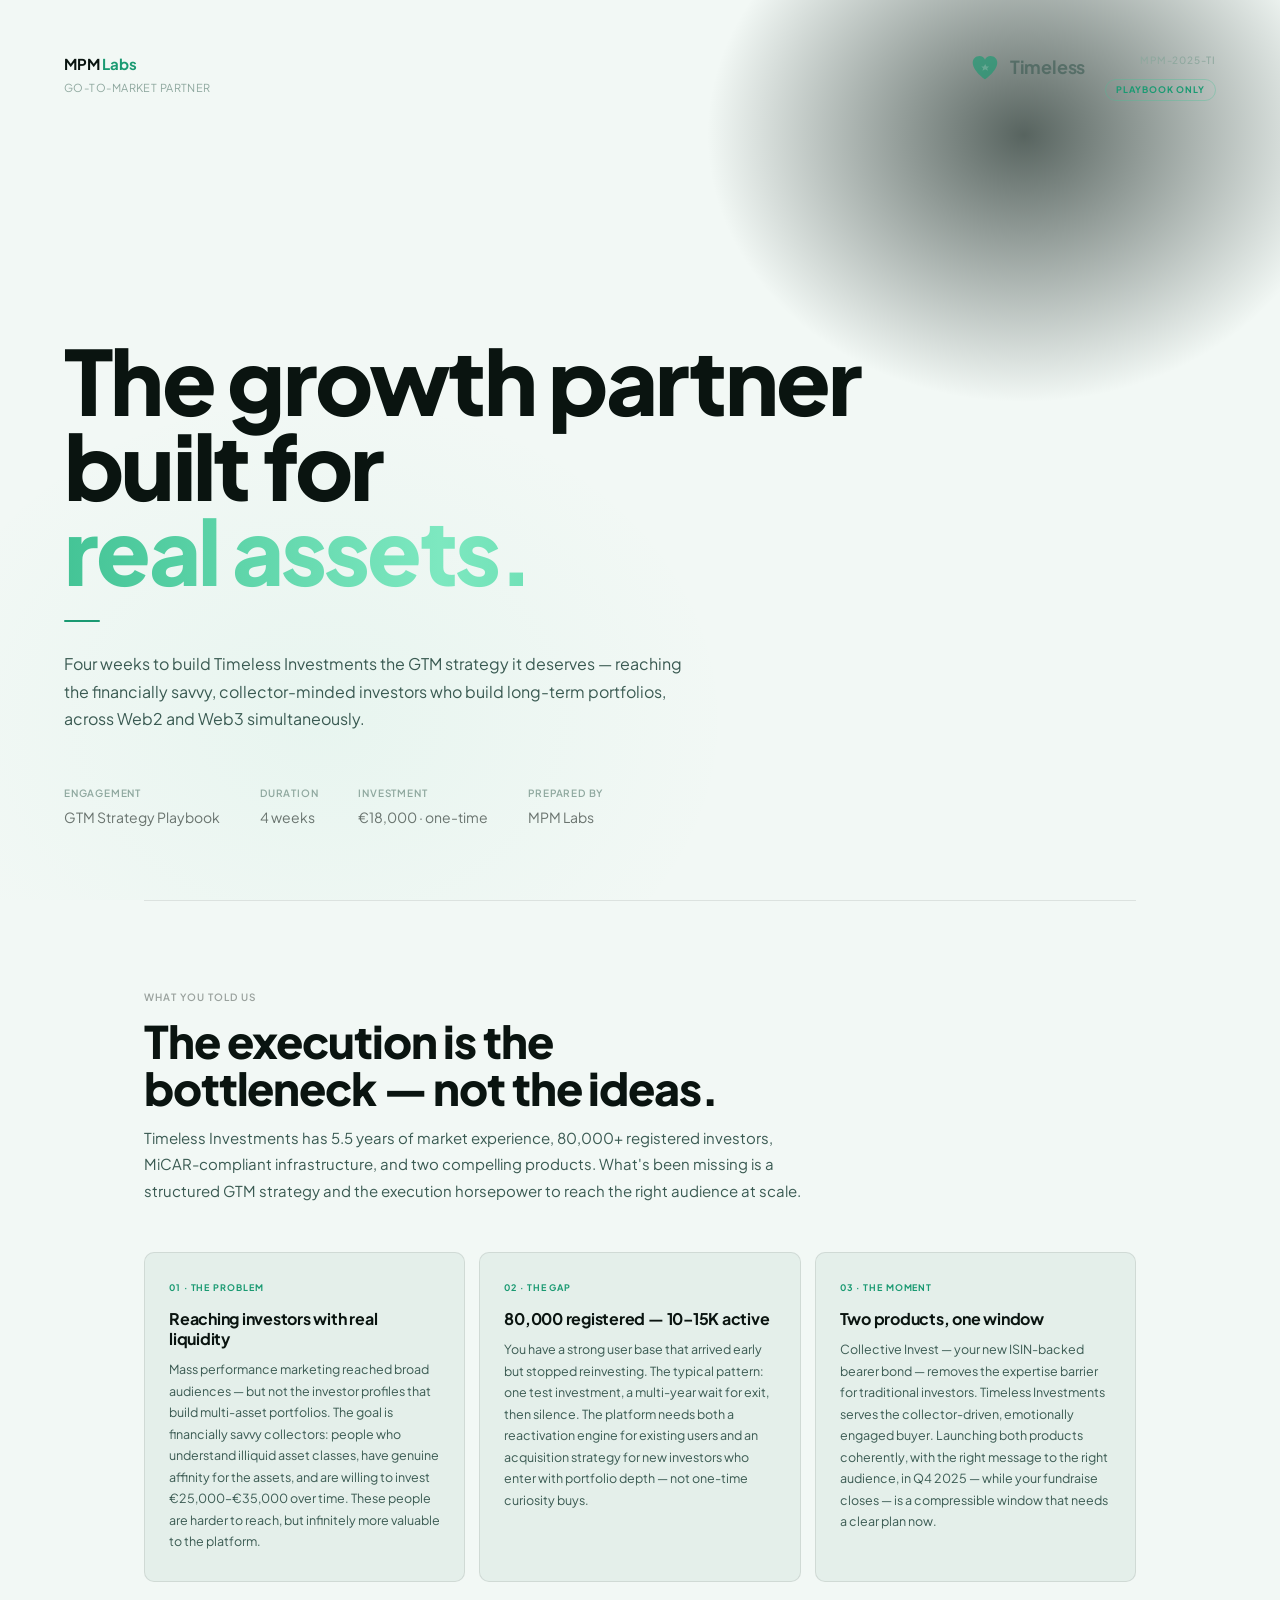
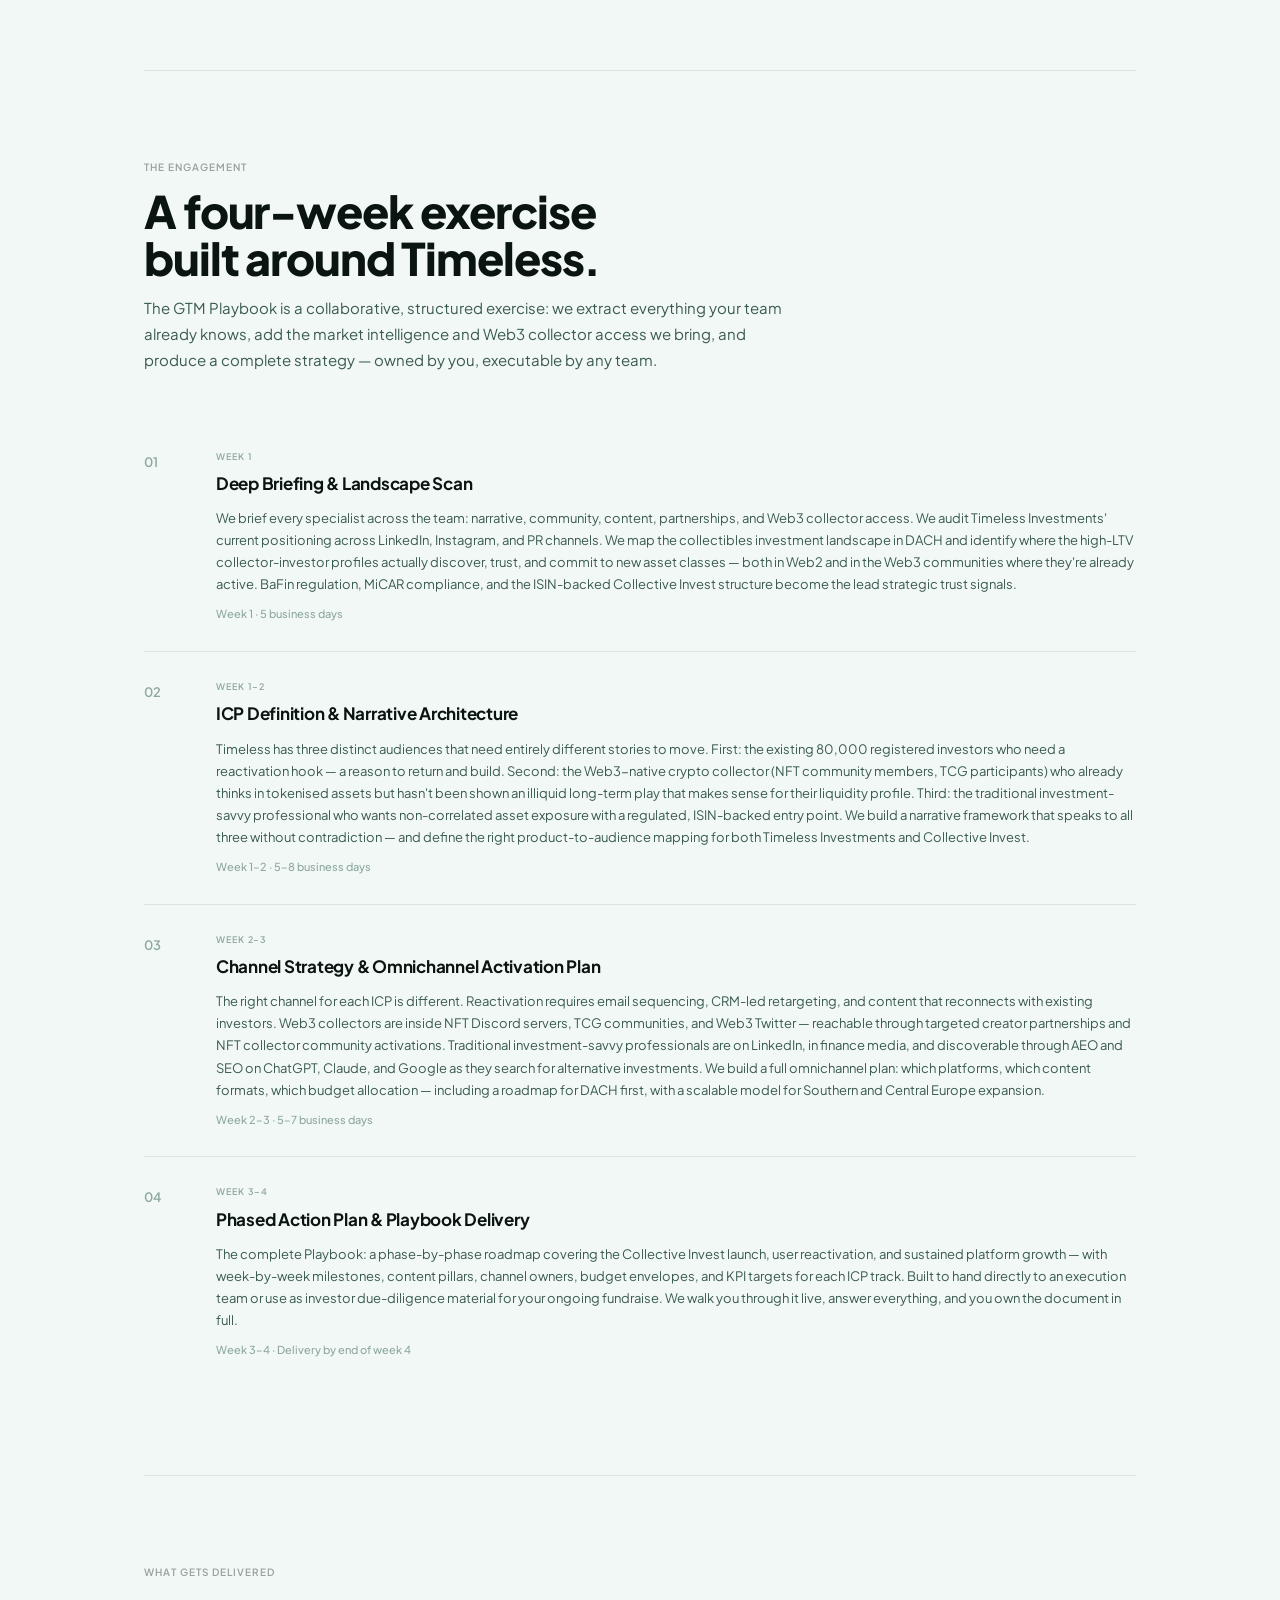
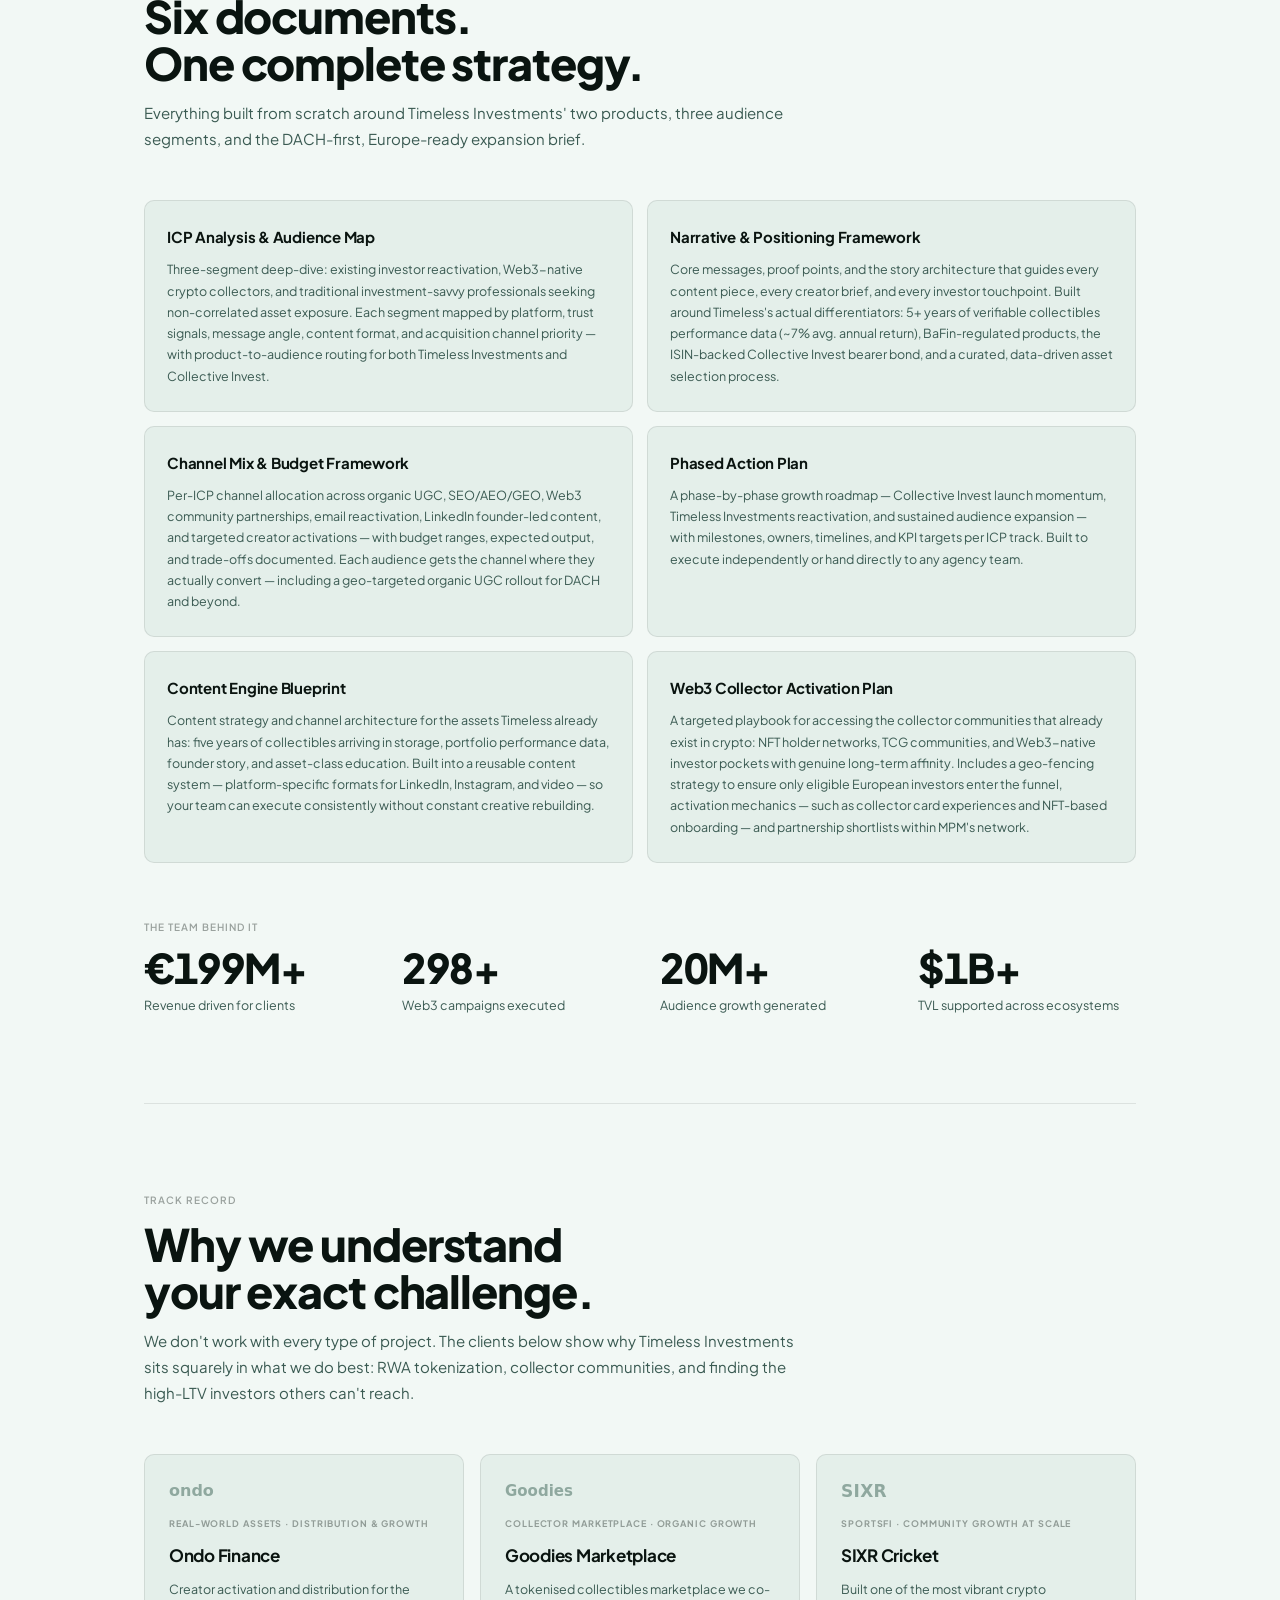
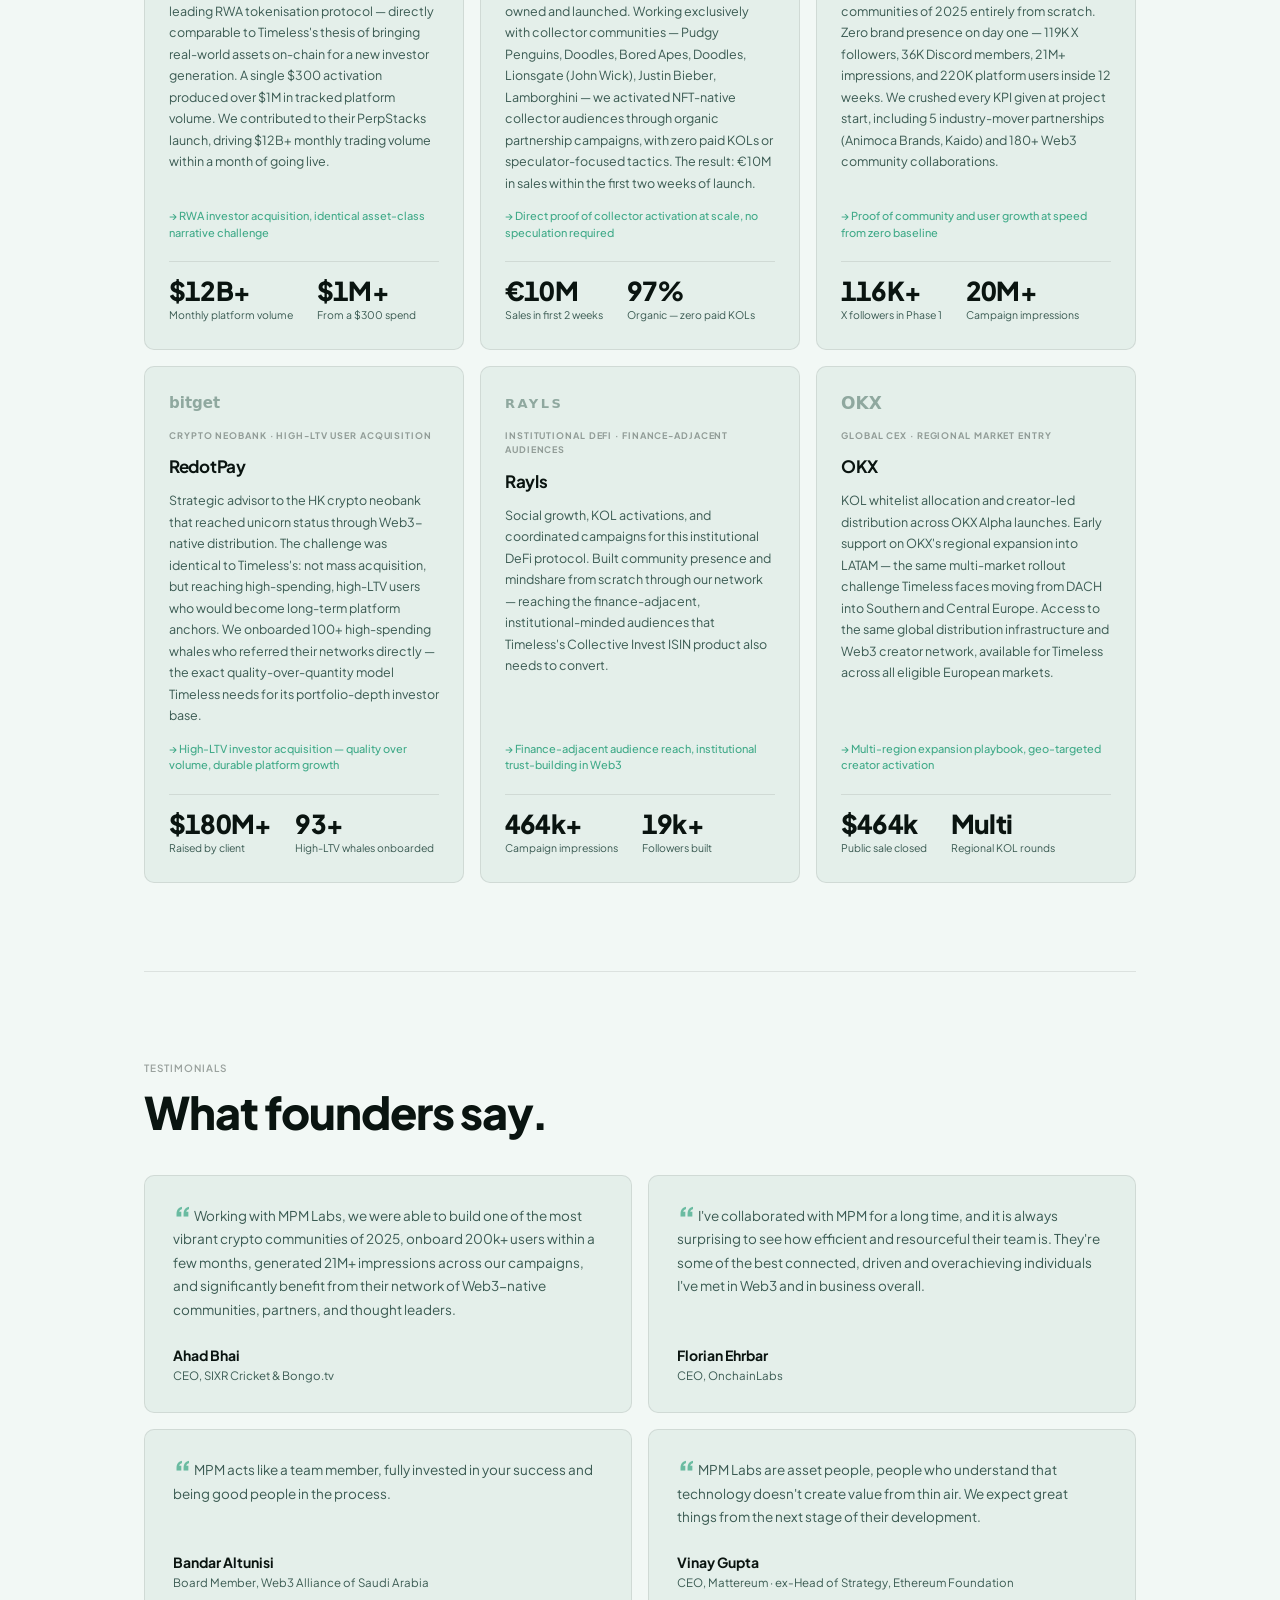
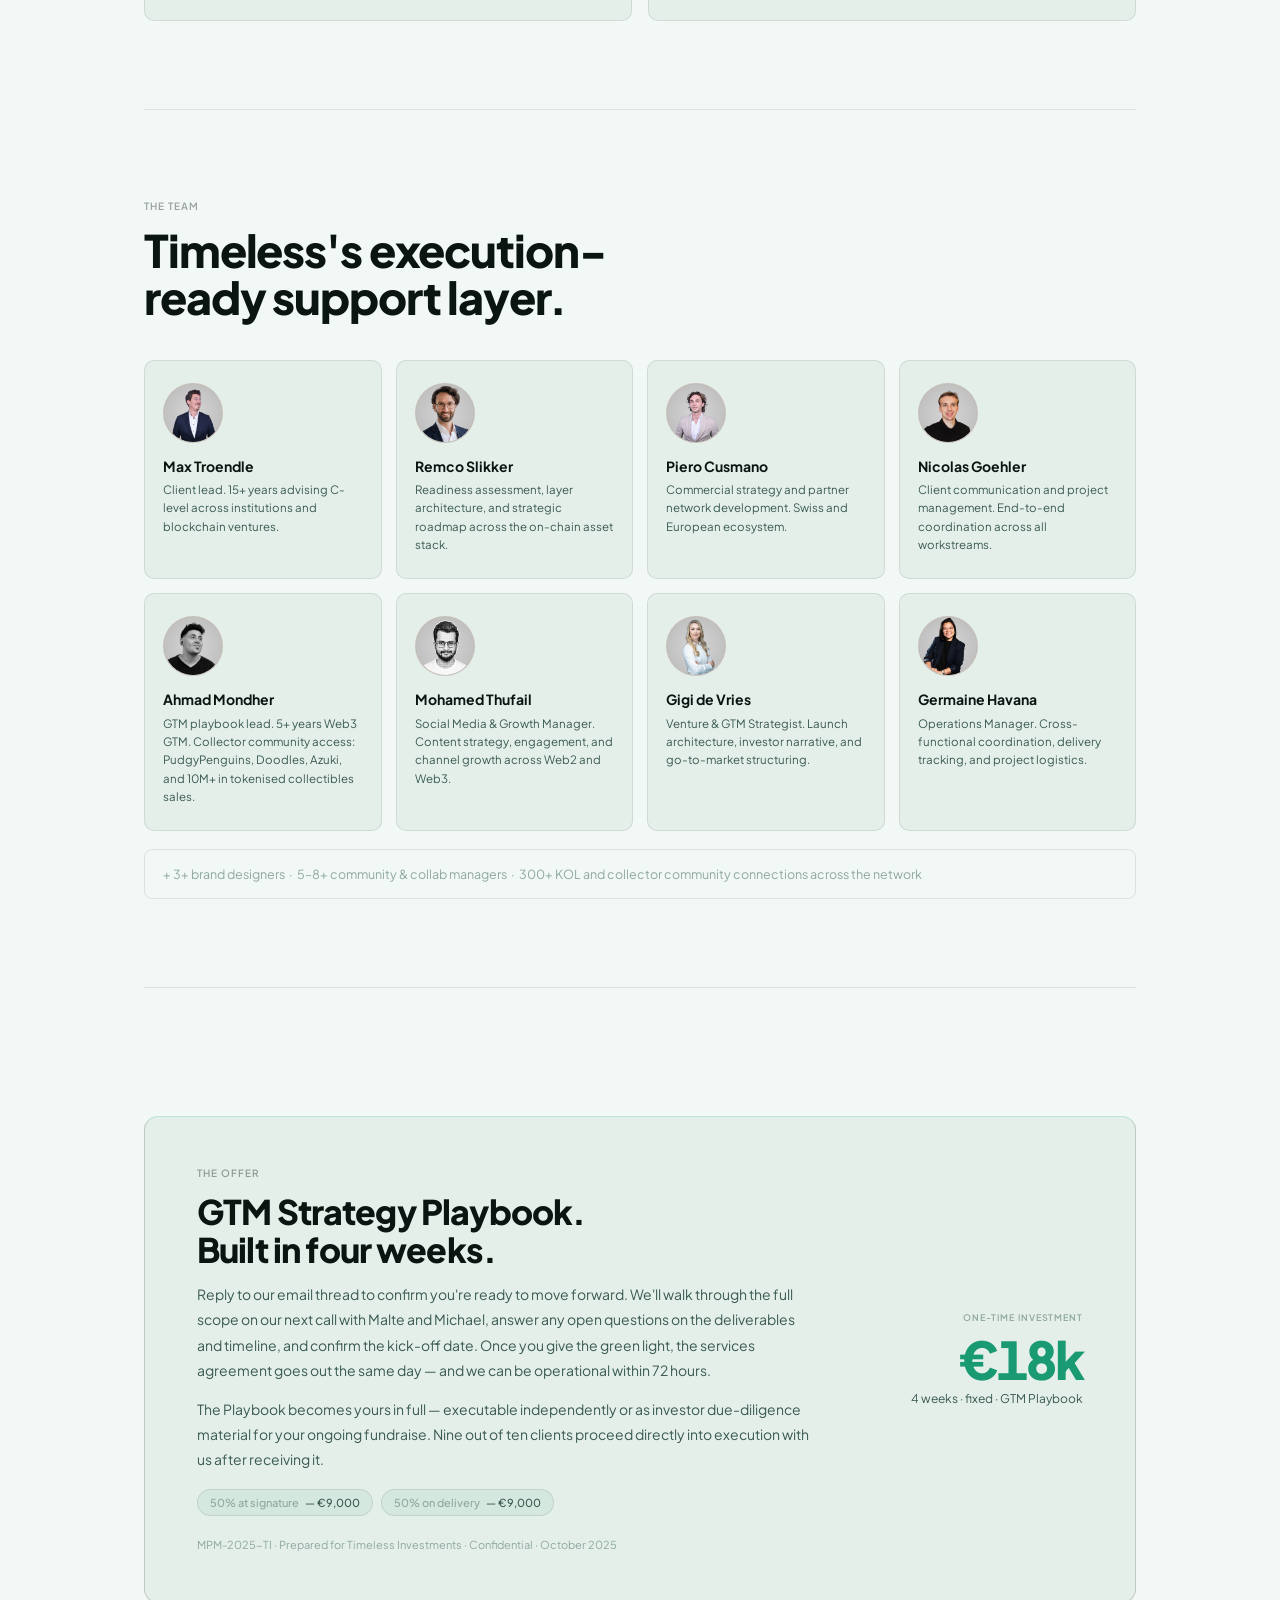
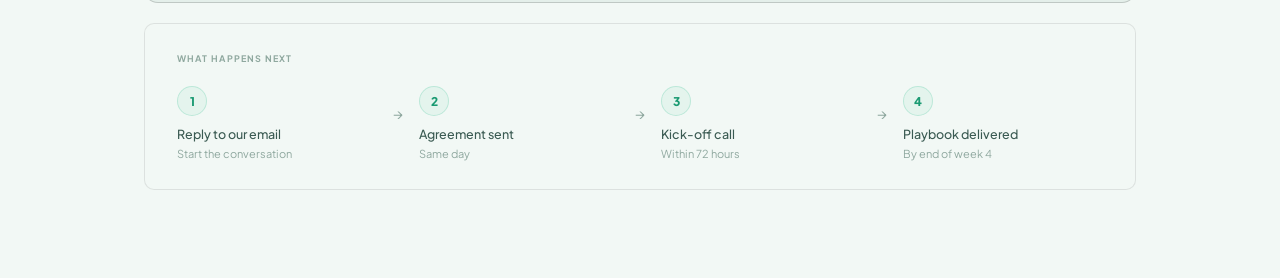
==== index.html @ 9c56c46b "Initial commit: Timeless Investments GTM Playbook proposal Single-page offer proposal tailored to Ti" ====
<!DOCTYPE html>
<html lang="en">
<head>
<meta charset="UTF-8">
<meta name="viewport" content="width=device-width, initial-scale=1">
<title>GTM Playbook · Timeless Investments</title>
<link rel="preconnect" href="https://fonts.googleapis.com">
<link rel="preconnect" href="https://fonts.gstatic.com" crossorigin>
<link href="https://fonts.googleapis.com/css2?family=Plus+Jakarta+Sans:ital,wght@0,300;0,400;0,500;0,600;0,700;0,800;1,300;1,400&display=swap" rel="stylesheet">
<style>
/* ── TOKENS · dark (Timeless brand palette) ──────────────────────── */
:root {
  --bg:         #090f0d;
  --bg-card:    #0f1916;
  --bg-raised:  #162520;
  --fg:         #f0f5f2;
  --fg-2:       #8fa89f;
  --fg-muted:   rgba(240,245,242,.58);
  --fg-3:       #4d6360;
  --label:      rgba(240,245,242,.36);
  --teal:       #44c496;
  --teal-hi:    #5dd6a8;
  --border:     rgba(255,255,255,.07);
  --border-mid: rgba(255,255,255,.13);
  --nav-bg:     rgba(9,15,13,.92);
  --font: 'Plus Jakarta Sans', -apple-system, BlinkMacSystemFont, 'Helvetica Neue', Arial, sans-serif;
  --r: 10px;
}

/* ── light override ──────────────────────────────────────────────── */
@media (prefers-color-scheme: light) {
  :root:not([data-theme="dark"]) {
    --bg:         #f2f8f5;
    --bg-card:    #e4efea;
    --bg-raised:  #d5e8e0;
    --fg:         #0a1410;
    --fg-2:       #3a5a52;
    --fg-muted:   rgba(10,20,16,.58);
    --fg-3:       #8fa89f;
    --label:      rgba(10,20,16,.38);
    --teal:       #1a9a72;
    --teal-hi:    #1fb885;
    --border:     rgba(0,0,0,.09);
    --border-mid: rgba(0,0,0,.16);
    --nav-bg:     rgba(242,248,245,.94);
  }
}
:root[data-theme="light"] {
  --bg:         #f2f8f5;
  --bg-card:    #e4efea;
  --bg-raised:  #d5e8e0;
  --fg:         #0a1410;
  --fg-2:       #3a5a52;
  --fg-muted:   rgba(10,20,16,.58);
  --fg-3:       #8fa89f;
  --label:      rgba(10,20,16,.38);
  --teal:       #1a9a72;
  --teal-hi:    #1fb885;
  --border:     rgba(0,0,0,.09);
  --border-mid: rgba(0,0,0,.16);
  --nav-bg:     rgba(242,248,245,.94);
}
:root[data-theme="dark"] {
  --bg:         #090f0d;
  --bg-card:    #0f1916;
  --bg-raised:  #162520;
  --fg:         #f0f5f2;
  --fg-2:       #8fa89f;
  --fg-muted:   rgba(240,245,242,.58);
  --fg-3:       #4d6360;
  --label:      rgba(240,245,242,.36);
  --teal:       #44c496;
  --teal-hi:    #5dd6a8;
  --border:     rgba(255,255,255,.07);
  --border-mid: rgba(255,255,255,.13);
  --nav-bg:     rgba(9,15,13,.92);
}

/* ── BASE ────────────────────────────────────────────────────────── */
*, *::before, *::after { box-sizing: border-box; margin: 0; padding: 0; }
html { scroll-behavior: smooth; }
body {
  font-family: var(--font);
  background: var(--bg);
  color: var(--fg);
  line-height: 1.6;
  -webkit-font-smoothing: antialiased;
  overflow-x: hidden;
}
a { color: inherit; text-decoration: none; }
ul { list-style: none; }

/* ── PROGRESS ────────────────────────────────────────────────────── */
#progress {
  position: fixed; top: 0; left: 0; height: 2px; width: 0;
  background: var(--teal); z-index: 999; transition: width .06s linear;
}

/* ── NAV ─────────────────────────────────────────────────────────── */
.nav {
  position: fixed; top: 0; left: 0; right: 0; z-index: 100;
  transform: translateY(-100%); transition: transform .28s ease;
  background: var(--nav-bg); border-bottom: 1px solid var(--border);
  backdrop-filter: blur(24px); -webkit-backdrop-filter: blur(24px);
}
.nav.show { transform: translateY(0); }
.nav-inner {
  max-width: 1120px; margin: 0 auto; padding: 0 52px; height: 52px;
  display: flex; align-items: center; justify-content: space-between; gap: 24px;
}
.nav-logo-wrap { display: flex; align-items: center; gap: 12px; flex-shrink: 0; }
.nav-logo { font-size: 14px; font-weight: 600; letter-spacing: -.01em; color: var(--fg); }
.nav-logo em { color: var(--teal); font-style: normal; }
.nav-sep { width: 1px; height: 16px; background: var(--border-mid); }
.nav-client-logo { display: flex; align-items: center; gap: 6px; }
.nav-client-icon { width: 18px; height: 18px; color: var(--teal); }
.nav-client-name { font-size: 13px; font-weight: 600; color: var(--fg-2); }
.nav-links { display: flex; gap: 0; overflow-x: auto; scrollbar-width: none; }
.nav-links::-webkit-scrollbar { display: none; }
.nav-links a {
  display: block; padding: 5px 12px; font-size: 13px; font-weight: 400;
  color: var(--fg-2); border-radius: 6px; white-space: nowrap;
  transition: color .12s, background .12s;
}
.nav-links a:hover, .nav-links a.active { color: var(--fg); background: rgba(68,196,150,.1); }

/* ── COVER ───────────────────────────────────────────────────────── */
.cover {
  min-height: 100vh;
  display: grid; grid-template-rows: auto 1fr auto;
  padding: 52px 64px 72px;
  background: var(--bg);
  position: relative; overflow: hidden;
}
.cover-haze {
  position: absolute; bottom: -20%; left: -10%;
  width: 70%; height: 80%;
  background: radial-gradient(ellipse at center, rgba(68,196,150,.06) 0%, transparent 65%);
  pointer-events: none;
}
.cover-haze-2 {
  position: absolute; top: -15%; right: -5%;
  width: 50%; height: 60%;
  background: radial-gradient(ellipse at center, rgba(22,37,32,.7) 0%, transparent 70%);
  pointer-events: none;
}

.cover-top {
  display: flex; justify-content: space-between; align-items: flex-start;
  position: relative; z-index: 1;
}
.cover-top-left { display: flex; flex-direction: column; gap: 3px; }
.cover-wordmark { font-size: 15px; font-weight: 700; letter-spacing: -.01em; }
.cover-wordmark em { color: var(--teal); font-style: normal; }
.cover-sub-line { font-size: 11px; font-weight: 400; color: var(--fg-3); letter-spacing: .04em; text-transform: uppercase; }
.cover-top-right { display: flex; align-items: flex-start; gap: 20px; }
.cover-client-logo { display: flex; align-items: center; gap: 10px; }
.cover-client-icon { width: 26px; height: 26px; color: var(--teal); opacity: .75; }
.cover-client-name { font-size: 16px; font-weight: 700; letter-spacing: -.01em; color: var(--fg-2); opacity: .7; }
.cover-ref { text-align: right; }
.cover-ref-id { font-size: 10px; font-weight: 500; letter-spacing: .08em; text-transform: uppercase; color: var(--fg-3); margin-bottom: 6px; }
.cover-badge {
  display: inline-block; font-size: 9px; font-weight: 700;
  letter-spacing: .1em; text-transform: uppercase;
  color: var(--teal); border: 1px solid rgba(68,196,150,.35);
  border-radius: 100px; padding: 3px 10px;
}

.cover-body {
  display: flex; flex-direction: column; justify-content: flex-end;
  position: relative; z-index: 1; padding-top: 48px;
}
.cover-text { display: flex; flex-direction: column; justify-content: flex-end; }
.cover-eyebrow {
  font-size: 11px; font-weight: 500; letter-spacing: .1em;
  text-transform: uppercase; color: var(--label); margin-bottom: 28px;
}
.cover-title {
  font-size: clamp(52px, 7vw, 96px);
  font-weight: 800;
  letter-spacing: -.03em;
  line-height: .95;
  color: var(--fg);
  text-wrap: balance;
  margin-bottom: 28px;
  max-width: 820px;
}
.cover-title em {
  font-style: normal;
  background: linear-gradient(90deg, #44c496 0%, #7de8c0 40%, #5dd6a8 65%, #44c496 100%);
  background-size: 200% auto;
  -webkit-background-clip: text;
  -webkit-text-fill-color: transparent;
  background-clip: text;
  animation: teal-shimmer 3s linear infinite;
}
@keyframes teal-shimmer {
  0%   { background-position: 0% center; }
  100% { background-position: 200% center; }
}
.cover-line { display: block; overflow: hidden; padding-bottom: 0.18em; margin-bottom: -0.18em; }
.cover-line-inner {
  display: block;
  transform: translateY(110%);
  animation: line-reveal 0.9s cubic-bezier(0.22, 1, 0.36, 1) forwards;
}
.cover-line:nth-child(2) .cover-line-inner { animation-delay: 0.12s; }
.cover-line:nth-child(3) .cover-line-inner { animation-delay: 0.24s; }
@keyframes line-reveal { to { transform: translateY(0); } }
.cover-rule { width: 36px; height: 2px; background: var(--teal); border-radius: 1px; margin-bottom: 28px; }
.cover-subtitle {
  font-size: 16px; font-weight: 400; color: var(--fg-2);
  max-width: 52ch; line-height: 1.72; margin-bottom: 52px;
}
.cover-meta { display: flex; gap: 40px; flex-wrap: wrap; }
.cm-label { font-size: 10px; font-weight: 600; letter-spacing: .08em; text-transform: uppercase; color: var(--fg-3); margin-bottom: 5px; }
.cm-value { font-size: 14px; font-weight: 400; color: var(--fg-muted); }

/* ── WRAP & SECTION ──────────────────────────────────────────────── */
.wrap { max-width: 1120px; margin: 0 auto; padding: 0 64px; }
.section { padding: 88px 0; border-top: 1px solid var(--border); }
.sec-label { font-size: 10px; font-weight: 600; letter-spacing: .1em; text-transform: uppercase; color: var(--label); margin-bottom: 12px; }
.sec-title {
  font-size: clamp(28px, 3.5vw, 46px);
  font-weight: 800; letter-spacing: -.025em; line-height: 1.05;
  color: var(--fg); text-wrap: balance; margin-bottom: 14px;
}
.sec-sub { font-size: 15px; font-weight: 400; color: var(--fg-2); max-width: 60ch; line-height: 1.75; margin-bottom: 48px; }

/* ── CHALLENGE GRID ──────────────────────────────────────────────── */
.challenge-grid { display: grid; grid-template-columns: repeat(3, 1fr); gap: 14px; margin-top: 40px; }
.challenge-card {
  background: var(--bg-card); border: 1px solid var(--border);
  border-radius: var(--r); padding: 28px 24px;
  position: relative;
  transition: border-color .15s, background .15s;
}
.challenge-card:hover { border-color: var(--border-mid); background: var(--bg-raised); }
.challenge-num {
  font-size: 9px; font-weight: 700; letter-spacing: .1em; text-transform: uppercase;
  color: var(--teal); margin-bottom: 14px;
}
.challenge-title { font-size: 16px; font-weight: 700; letter-spacing: -.015em; color: var(--fg); margin-bottom: 10px; line-height: 1.25; }
.challenge-body { font-size: 12.5px; font-weight: 400; color: var(--fg-2); line-height: 1.72; }

/* ── PROCESS ─────────────────────────────────────────────────────── */
.process { display: flex; flex-direction: column; }
.process-step {
  display: grid; grid-template-columns: 48px 1fr;
  gap: 24px; padding: 28px 0;
  border-bottom: 1px solid var(--border); align-items: start;
}
.process-step:last-child { border-bottom: none; }
.step-num { font-size: 13px; font-weight: 600; color: var(--fg-3); letter-spacing: -.01em; padding-top: 2px; }
.step-week {
  font-size: 9px; font-weight: 600; letter-spacing: .1em;
  text-transform: uppercase; color: var(--fg-3); margin-bottom: 6px;
}
.step-title { font-size: 17px; font-weight: 700; letter-spacing: -.015em; color: var(--fg); margin-bottom: 10px; }
.step-body { font-size: 13px; font-weight: 400; color: var(--fg-2); line-height: 1.7; }
.step-duration { font-size: 11px; font-weight: 500; color: var(--fg-3); margin-top: 10px; }

/* ── DELIVERABLES ────────────────────────────────────────────────── */
@property --border-angle {
  syntax: '<angle>';
  initial-value: 0deg;
  inherits: false;
}
@keyframes border-spin { to { --border-angle: 360deg; } }

.del-grid { display: grid; grid-template-columns: 1fr 1fr; gap: 14px; }
.del-card {
  background: var(--bg-card); border: 1px solid var(--border);
  border-radius: var(--r); padding: 24px 22px;
  position: relative;
  transition: border-color .2s, background .2s;
}
.del-card::before {
  content: '';
  position: absolute; inset: 0;
  border-radius: var(--r); padding: 1px;
  background: conic-gradient(from var(--border-angle), transparent 75%, #44c496 88%, #7de8c0 93%, transparent 100%);
  -webkit-mask: linear-gradient(#fff 0 0) content-box, linear-gradient(#fff 0 0);
  mask: linear-gradient(#fff 0 0) content-box, linear-gradient(#fff 0 0);
  -webkit-mask-composite: xor;
  mask-composite: exclude;
  opacity: 0; transition: opacity 0.35s ease; pointer-events: none; z-index: 0;
}
.del-card:hover::before {
  opacity: 1;
  animation: border-spin 3s linear infinite;
}
.del-card:hover { background: var(--bg-raised); }
.del-title { font-size: 15px; font-weight: 700; letter-spacing: -.015em; color: var(--fg); margin-bottom: 10px; }
.del-body { font-size: 12.5px; font-weight: 400; color: var(--fg-2); line-height: 1.7; }

/* ── STATS ───────────────────────────────────────────────────────── */
.stats-block { margin-top: 56px; }
.stats-row { display: grid; grid-template-columns: repeat(4, 1fr); gap: 20px 40px; }
.stat-val {
  font-size: clamp(30px, 3.2vw, 44px); font-weight: 800;
  letter-spacing: -.035em; line-height: 1;
  color: var(--fg); margin-bottom: 8px; font-variant-numeric: tabular-nums;
}
.stat-lbl { font-size: 12.5px; font-weight: 400; color: var(--fg-2); line-height: 1.5; }

/* ── TRACK RECORD ────────────────────────────────────────────────── */
.track-grid { display: grid; grid-template-columns: repeat(3, 1fr); gap: 16px; margin-top: 40px; }
.track-case {
  background: var(--bg-card); border: 1px solid var(--border);
  border-radius: var(--r); padding: 26px 24px;
  display: flex; flex-direction: column;
  position: relative;
  transition: border-color .15s, background .15s;
}
.track-case:hover { border-color: var(--border-mid); background: var(--bg-raised); }
.track-case::before {
  content: '';
  position: absolute; inset: 0;
  border-radius: var(--r); padding: 1px;
  background: conic-gradient(from var(--border-angle), transparent 75%, #44c496 88%, #7de8c0 93%, transparent 100%);
  -webkit-mask: linear-gradient(#fff 0 0) content-box, linear-gradient(#fff 0 0);
  mask: linear-gradient(#fff 0 0) content-box, linear-gradient(#fff 0 0);
  -webkit-mask-composite: xor;
  mask-composite: exclude;
  opacity: 0; transition: opacity 0.35s ease; pointer-events: none; z-index: 0;
}
.track-case:hover::before {
  opacity: 1;
  animation: border-spin 3s linear infinite;
}
.track-logo { height: 20px; display: flex; align-items: center; color: var(--fg-3); margin-bottom: 16px; transition: color .15s; }
.track-case:hover .track-logo { color: var(--fg-2); }
.track-tag { font-size: 9px; font-weight: 700; letter-spacing: .1em; text-transform: uppercase; color: var(--label); margin-bottom: 10px; }
.track-proj { font-size: 17px; font-weight: 700; letter-spacing: -.015em; color: var(--fg); margin-bottom: 10px; }
.track-desc { font-size: 12.5px; font-weight: 400; color: var(--fg-2); line-height: 1.72; flex: 1; }
.track-relevance {
  margin-top: 14px; font-size: 11px; font-weight: 500; color: var(--teal);
  opacity: .8; line-height: 1.5;
}
.track-metrics {
  display: flex; gap: 24px; flex-wrap: wrap;
  margin-top: 20px; padding-top: 16px; border-top: 1px solid var(--border);
}
.tm-val {
  font-size: 26px; font-weight: 800; letter-spacing: -.03em;
  color: var(--fg); line-height: 1; margin-bottom: 4px; font-variant-numeric: tabular-nums;
}
.tm-lbl { font-size: 10.5px; font-weight: 400; color: var(--fg-2); line-height: 1.4; }

/* ── TESTIMONIALS ────────────────────────────────────────────────── */
.testi-grid { display: grid; grid-template-columns: 1fr 1fr; gap: 16px; margin-top: 40px; }
.testi {
  background: var(--bg-card); border: 1px solid var(--border);
  border-radius: var(--r); padding: 28px;
  display: flex; flex-direction: column; justify-content: space-between;
  position: relative;
  transition: border-color .15s;
}
.testi:hover { border-color: var(--border-mid); }
.testi::before {
  content: '';
  position: absolute; inset: 0;
  border-radius: var(--r); padding: 1px;
  background: conic-gradient(from var(--border-angle), transparent 75%, #44c496 88%, #7de8c0 93%, transparent 100%);
  -webkit-mask: linear-gradient(#fff 0 0) content-box, linear-gradient(#fff 0 0);
  mask: linear-gradient(#fff 0 0) content-box, linear-gradient(#fff 0 0);
  -webkit-mask-composite: xor;
  mask-composite: exclude;
  opacity: 0; transition: opacity 0.35s ease; pointer-events: none; z-index: 0;
}
.testi:hover::before { opacity: 1; animation: border-spin 3s linear infinite; }
.testi-q {
  font-size: 13.5px; font-weight: 400; color: var(--fg-2);
  line-height: 1.75; margin-bottom: 22px;
}
.testi-q::before {
  content: '\201C'; font-size: 32px; font-weight: 800;
  color: var(--teal); opacity: .6; line-height: 0;
  vertical-align: -.32em; margin-right: 2px;
}
.testi-name { font-size: 14px; font-weight: 700; color: var(--fg); margin-bottom: 2px; }
.testi-role { font-size: 11.5px; font-weight: 400; color: var(--fg-2); line-height: 1.4; }

/* ── TEAM ────────────────────────────────────────────────────────── */
.team-grid { display: grid; grid-template-columns: repeat(4, 1fr); gap: 14px; margin-top: 40px; }
.team-card {
  background: var(--bg-card); border: 1px solid var(--border);
  border-radius: var(--r); padding: 22px 18px 24px;
  position: relative;
  transition: border-color .15s, background .15s;
}
.team-card:hover { border-color: var(--border-mid); background: var(--bg-raised); }
.team-card::before {
  content: '';
  position: absolute; inset: 0;
  border-radius: var(--r); padding: 1px;
  background: conic-gradient(from var(--border-angle), transparent 75%, #44c496 88%, #7de8c0 93%, transparent 100%);
  -webkit-mask: linear-gradient(#fff 0 0) content-box, linear-gradient(#fff 0 0);
  mask: linear-gradient(#fff 0 0) content-box, linear-gradient(#fff 0 0);
  -webkit-mask-composite: xor;
  mask-composite: exclude;
  opacity: 0; transition: opacity 0.35s ease; pointer-events: none; z-index: 0;
}
.team-card:hover::before { opacity: 1; animation: border-spin 3s linear infinite; }
.team-photo {
  width: 60px; height: 60px; border-radius: 50%; overflow: hidden;
  margin-bottom: 14px; border: 1.5px solid rgba(255,255,255,.1); background: #c0bab2;
}
.team-photo img { width: 100%; height: 100%; object-fit: cover; }
.team-name { font-size: 14px; font-weight: 700; color: var(--fg); margin-bottom: 6px; line-height: 1.3; }
.team-role { font-size: 11.5px; font-weight: 400; color: var(--fg-2); line-height: 1.6; }
.team-ext {
  margin-top: 18px; font-size: 12.5px; font-weight: 400; color: var(--fg-3);
  padding: 14px 18px; border: 1px solid var(--border); border-radius: 8px;
}

/* ── PRICE BLOCK ─────────────────────────────────────────────────── */
.price-block {
  margin-top: 40px;
  background: var(--bg-card); border: 1px solid var(--border-mid);
  border-top: 1px solid rgba(68,196,150,.25);
  border-radius: 14px; padding: 48px 52px;
  display: grid; grid-template-columns: 1fr auto; gap: 48px; align-items: center;
}
.price-eyebrow { font-size: 10px; font-weight: 600; letter-spacing: .1em; text-transform: uppercase; color: var(--label); margin-bottom: 12px; }
.price-heading {
  font-size: clamp(22px, 2.8vw, 34px); font-weight: 800;
  letter-spacing: -.025em; color: var(--fg); line-height: 1.1; margin-bottom: 14px;
}
.price-body { font-size: 14px; font-weight: 400; color: var(--fg-2); line-height: 1.8; max-width: 62ch; }
.price-validity { font-size: 11px; color: var(--fg-3); margin-top: 20px; }
.price-aside { text-align: right; flex-shrink: 0; }
.price-aside-label { font-size: 9px; font-weight: 600; letter-spacing: .1em; text-transform: uppercase; color: var(--fg-3); margin-bottom: 8px; }
.price-aside-val {
  font-size: 52px; font-weight: 800; letter-spacing: -.04em;
  color: var(--teal); line-height: 1; font-variant-numeric: tabular-nums;
}
.price-aside-sub { font-size: 12px; color: var(--fg-2); margin-top: 4px; }
.price-split {
  margin-top: 16px; display: flex; gap: 8px;
}
.split-pill {
  display: flex; align-items: center; gap: 6px;
  font-size: 11px; font-weight: 500; color: var(--fg-3);
  background: var(--bg-raised); border: 1px solid var(--border);
  border-radius: 100px; padding: 4px 12px;
}
.split-pill span { color: var(--fg-2); }

/* ── NEXT STRIP ──────────────────────────────────────────────────── */
.next-strip {
  margin-top: 20px; padding: 28px 32px;
  background: rgba(255,255,255,.02); border: 1px solid var(--border); border-radius: 10px;
}
.next-strip-label { font-size: 9px; font-weight: 700; letter-spacing: .12em; text-transform: uppercase; color: var(--fg-3); margin-bottom: 20px; }
.ns-steps {
  display: grid; grid-template-columns: 1fr auto 1fr auto 1fr auto 1fr;
  align-items: center;
}
.ns-step { display: flex; flex-direction: column; gap: 10px; }
.ns-circle {
  width: 30px; height: 30px; border-radius: 50%;
  background: rgba(68,196,150,.08); border: 1px solid rgba(68,196,150,.25);
  display: flex; align-items: center; justify-content: center;
  font-size: 12px; font-weight: 800; color: var(--teal);
}
.ns-text { font-size: 12.5px; font-weight: 500; color: var(--fg-2); line-height: 1.4; }
.ns-sub { font-size: 11px; color: var(--fg-3); margin-top: 2px; display: block; font-weight: 400; }
.ns-arrow { display: flex; align-items: center; padding: 0 16px; padding-bottom: 20px; color: var(--fg-3); font-size: 14px; }

/* ── RESPONSIVE ──────────────────────────────────────────────────── */
@media (max-width: 960px) {
  .cover { padding: 36px 28px 56px; }
  .wrap { padding: 0 28px; }
  .section { padding: 64px 0; }
  .challenge-grid { grid-template-columns: 1fr; }
  .del-grid { grid-template-columns: 1fr; }
  .stats-row { grid-template-columns: 1fr 1fr; }
  .track-grid { grid-template-columns: 1fr 1fr; }
  .testi-grid { grid-template-columns: 1fr; }
  .team-grid { grid-template-columns: repeat(2, 1fr); }
  .price-block { grid-template-columns: 1fr; padding: 36px 28px; gap: 24px; }
  .price-aside { text-align: left; }
  .next-strip { padding: 24px 20px; }
  .ns-steps { grid-template-columns: 1fr; gap: 16px; }
  .ns-arrow { padding: 0; transform: rotate(90deg); width: 30px; }
  .nav-inner { padding: 0 20px; }
}
@media (max-width: 600px) {
  .track-grid { grid-template-columns: 1fr; }
  .cover-meta { gap: 24px; }
}
</style>
</head>
<body>

<div id="progress"></div>

<nav class="nav" id="nav">
  <div class="nav-inner">
    <div class="nav-logo-wrap">
      <div class="nav-logo">MPM <em>Labs</em></div>
      <div class="nav-sep"></div>
      <div class="nav-client-logo">
        <svg class="nav-client-icon" viewBox="0 0 22 22" fill="none" xmlns="http://www.w3.org/2000/svg">
          <path d="M11 20C11 20 2 13.8 2 7.8C2 5.1 4.2 3 6.9 3C8.8 3 10.5 4.1 11 5.7C11.5 4.1 13.2 3 15.1 3C17.8 3 20 5.1 20 7.8C20 13.8 11 20 11 20Z" fill="currentColor"/>
          <polygon points="11,8 12.8,11.5 16.5,11.5 13.8,13.8 14.8,17.5 11,15.2 7.2,17.5 8.2,13.8 5.5,11.5 9.2,11.5" fill="var(--bg)" opacity="0.25" transform="scale(0.52) translate(10.4, 9)"/>
        </svg>
        <span class="nav-client-name">Timeless</span>
      </div>
    </div>
    <div class="nav-links">
      <a href="#challenge">The Challenge</a>
      <a href="#playbook">The Playbook</a>
      <a href="#deliverables">Deliverables</a>
      <a href="#track-record">Track Record</a>
      <a href="#team">Team</a>
      <a href="#next-steps">Next Steps</a>
    </div>
  </div>
</nav>

<section class="cover" id="cover">
  <div class="cover-haze"></div>
  <div class="cover-haze-2"></div>

  <div class="cover-top">
    <div class="cover-top-left">
      <div class="cover-wordmark">MPM <em>Labs</em></div>
      <div class="cover-sub-line">Go-to-Market Partner</div>
    </div>
    <div class="cover-top-right">
      <div class="cover-client-logo">
        <svg class="cover-client-icon" style="width:30px;height:30px;color:var(--teal);opacity:.65;" viewBox="0 0 22 22" fill="none" xmlns="http://www.w3.org/2000/svg">
          <path d="M11 20C11 20 2 13.8 2 7.8C2 5.1 4.2 3 6.9 3C8.8 3 10.5 4.1 11 5.7C11.5 4.1 13.2 3 15.1 3C17.8 3 20 5.1 20 7.8C20 13.8 11 20 11 20Z" fill="currentColor"/>
          <polygon points="11,8 12.8,11.5 16.5,11.5 13.8,13.8 14.8,17.5 11,15.2 7.2,17.5 8.2,13.8 5.5,11.5 9.2,11.5" fill="var(--bg)" opacity="0.3" transform="scale(0.52) translate(10.4, 9)"/>
        </svg>
        <span style="font-size:18px;font-weight:700;letter-spacing:-.01em;color:var(--fg-2);opacity:.6;">Timeless</span>
      </div>
      <div class="cover-ref">
        <div class="cover-ref-id">MPM-2025-TI</div>
        <div class="cover-badge">Playbook Only</div>
      </div>
    </div>
  </div>

  <div class="cover-body">
    <div class="cover-text">
      <h1 class="cover-title">
        <span class="cover-line"><span class="cover-line-inner">The growth partner</span></span>
        <span class="cover-line"><span class="cover-line-inner">built for</span></span>
        <span class="cover-line"><span class="cover-line-inner"><em>real assets.</em></span></span>
      </h1>
      <div class="cover-rule"></div>
      <p class="cover-subtitle">Four weeks to build Timeless Investments the GTM strategy it deserves — reaching the financially savvy, collector-minded investors who build long-term portfolios, across Web2 and Web3 simultaneously.</p>
      <div class="cover-meta">
        <div><div class="cm-label">Engagement</div><div class="cm-value">GTM Strategy Playbook</div></div>
        <div><div class="cm-label">Duration</div><div class="cm-value">4 weeks</div></div>
        <div><div class="cm-label">Investment</div><div class="cm-value">€18,000 · one-time</div></div>
        <div><div class="cm-label">Prepared by</div><div class="cm-value">MPM Labs</div></div>
      </div>
    </div>
  </div>
</section>

<div class="wrap">

<!-- ── THE CHALLENGE ─────────────────────────────────────────────── -->
<section class="section" id="challenge">
  <div class="sec-label">What You Told Us</div>
  <h2 class="sec-title">The execution is the<br>bottleneck — not the ideas.</h2>
  <p class="sec-sub">Timeless Investments has 5.5 years of market experience, 80,000+ registered investors, MiCAR-compliant infrastructure, and two compelling products. What's been missing is a structured GTM strategy and the execution horsepower to reach the right audience at scale.</p>

  <div class="challenge-grid">
    <div class="challenge-card">
      <div class="challenge-num">01 · The Problem</div>
      <div class="challenge-title">Reaching investors with real liquidity</div>
      <p class="challenge-body">Mass performance marketing reached broad audiences — but not the investor profiles that build multi-asset portfolios. The goal is financially savvy collectors: people who understand illiquid asset classes, have genuine affinity for the assets, and are willing to invest €25,000–€35,000 over time. These people are harder to reach, but infinitely more valuable to the platform.</p>
    </div>
    <div class="challenge-card">
      <div class="challenge-num">02 · The Gap</div>
      <div class="challenge-title">80,000 registered — 10–15K active</div>
      <p class="challenge-body">You have a strong user base that arrived early but stopped reinvesting. The typical pattern: one test investment, a multi-year wait for exit, then silence. The platform needs both a reactivation engine for existing users and an acquisition strategy for new investors who enter with portfolio depth — not one-time curiosity buys.</p>
    </div>
    <div class="challenge-card">
      <div class="challenge-num">03 · The Moment</div>
      <div class="challenge-title">Two products, one window</div>
      <p class="challenge-body">Collective Invest — your new ISIN-backed bearer bond — removes the expertise barrier for traditional investors. Timeless Investments serves the collector-driven, emotionally engaged buyer. Launching both products coherently, with the right message to the right audience, in Q4 2025 — while your fundraise closes — is a compressible window that needs a clear plan now.</p>
    </div>
  </div>
</section>

<!-- ── THE PLAYBOOK ───────────────────────────────────────────────── -->
<section class="section" id="playbook">
  <div class="sec-label">The Engagement</div>
  <h2 class="sec-title">A four-week exercise<br>built around Timeless.</h2>
  <p class="sec-sub">The GTM Playbook is a collaborative, structured exercise: we extract everything your team already knows, add the market intelligence and Web3 collector access we bring, and produce a complete strategy — owned by you, executable by any team.</p>

  <div class="process">
    <div class="process-step">
      <div class="step-num">01</div>
      <div>
        <div class="step-week">Week 1</div>
        <div class="step-title">Deep Briefing & Landscape Scan</div>
        <p class="step-body">We brief every specialist across the team: narrative, community, content, partnerships, and Web3 collector access. We audit Timeless Investments' current positioning across LinkedIn, Instagram, and PR channels. We map the collectibles investment landscape in DACH and identify where the high-LTV collector-investor profiles actually discover, trust, and commit to new asset classes — both in Web2 and in the Web3 communities where they're already active. BaFin regulation, MiCAR compliance, and the ISIN-backed Collective Invest structure become the lead strategic trust signals.</p>
        <div class="step-duration">Week 1 · 5 business days</div>
      </div>
    </div>
    <div class="process-step">
      <div class="step-num">02</div>
      <div>
        <div class="step-week">Week 1–2</div>
        <div class="step-title">ICP Definition & Narrative Architecture</div>
        <p class="step-body">Timeless has three distinct audiences that need entirely different stories to move. First: the existing 80,000 registered investors who need a reactivation hook — a reason to return and build. Second: the Web3-native crypto collector (NFT community members, TCG participants) who already thinks in tokenised assets but hasn't been shown an illiquid long-term play that makes sense for their liquidity profile. Third: the traditional investment-savvy professional who wants non-correlated asset exposure with a regulated, ISIN-backed entry point. We build a narrative framework that speaks to all three without contradiction — and define the right product-to-audience mapping for both Timeless Investments and Collective Invest.</p>
        <div class="step-duration">Week 1–2 · 5–8 business days</div>
      </div>
    </div>
    <div class="process-step">
      <div class="step-num">03</div>
      <div>
        <div class="step-week">Week 2–3</div>
        <div class="step-title">Channel Strategy & Omnichannel Activation Plan</div>
        <p class="step-body">The right channel for each ICP is different. Reactivation requires email sequencing, CRM-led retargeting, and content that reconnects with existing investors. Web3 collectors are inside NFT Discord servers, TCG communities, and Web3 Twitter — reachable through targeted creator partnerships and NFT collector community activations. Traditional investment-savvy professionals are on LinkedIn, in finance media, and discoverable through AEO and SEO on ChatGPT, Claude, and Google as they search for alternative investments. We build a full omnichannel plan: which platforms, which content formats, which budget allocation — including a roadmap for DACH first, with a scalable model for Southern and Central Europe expansion.</p>
        <div class="step-duration">Week 2–3 · 5–7 business days</div>
      </div>
    </div>
    <div class="process-step">
      <div class="step-num">04</div>
      <div>
        <div class="step-week">Week 3–4</div>
        <div class="step-title">Phased Action Plan & Playbook Delivery</div>
        <p class="step-body">The complete Playbook: a phase-by-phase roadmap covering the Collective Invest launch, user reactivation, and sustained platform growth — with week-by-week milestones, content pillars, channel owners, budget envelopes, and KPI targets for each ICP track. Built to hand directly to an execution team or use as investor due-diligence material for your ongoing fundraise. We walk you through it live, answer everything, and you own the document in full.</p>
        <div class="step-duration">Week 3–4 · Delivery by end of week 4</div>
      </div>
    </div>
  </div>
</section>

<!-- ── DELIVERABLES ───────────────────────────────────────────────── -->
<section class="section" id="deliverables">
  <div class="sec-label">What Gets Delivered</div>
  <h2 class="sec-title">Six documents.<br>One complete strategy.</h2>
  <p class="sec-sub">Everything built from scratch around Timeless Investments' two products, three audience segments, and the DACH-first, Europe-ready expansion brief.</p>

  <div class="del-grid">
    <div class="del-card">
      <div class="del-title">ICP Analysis & Audience Map</div>
      <p class="del-body">Three-segment deep-dive: existing investor reactivation, Web3-native crypto collectors, and traditional investment-savvy professionals seeking non-correlated asset exposure. Each segment mapped by platform, trust signals, message angle, content format, and acquisition channel priority — with product-to-audience routing for both Timeless Investments and Collective Invest.</p>
    </div>
    <div class="del-card">
      <div class="del-title">Narrative & Positioning Framework</div>
      <p class="del-body">Core messages, proof points, and the story architecture that guides every content piece, every creator brief, and every investor touchpoint. Built around Timeless's actual differentiators: 5+ years of verifiable collectibles performance data (~7% avg. annual return), BaFin-regulated products, the ISIN-backed Collective Invest bearer bond, and a curated, data-driven asset selection process.</p>
    </div>
    <div class="del-card">
      <div class="del-title">Channel Mix & Budget Framework</div>
      <p class="del-body">Per-ICP channel allocation across organic UGC, SEO/AEO/GEO, Web3 community partnerships, email reactivation, LinkedIn founder-led content, and targeted creator activations — with budget ranges, expected output, and trade-offs documented. Each audience gets the channel where they actually convert — including a geo-targeted organic UGC rollout for DACH and beyond.</p>
    </div>
    <div class="del-card">
      <div class="del-title">Phased Action Plan</div>
      <p class="del-body">A phase-by-phase growth roadmap — Collective Invest launch momentum, Timeless Investments reactivation, and sustained audience expansion — with milestones, owners, timelines, and KPI targets per ICP track. Built to execute independently or hand directly to any agency team.</p>
    </div>
    <div class="del-card">
      <div class="del-title">Content Engine Blueprint</div>
      <p class="del-body">Content strategy and channel architecture for the assets Timeless already has: five years of collectibles arriving in storage, portfolio performance data, founder story, and asset-class education. Built into a reusable content system — platform-specific formats for LinkedIn, Instagram, and video — so your team can execute consistently without constant creative rebuilding.</p>
    </div>
    <div class="del-card">
      <div class="del-title">Web3 Collector Activation Plan</div>
      <p class="del-body">A targeted playbook for accessing the collector communities that already exist in crypto: NFT holder networks, TCG communities, and Web3-native investor pockets with genuine long-term affinity. Includes a geo-fencing strategy to ensure only eligible European investors enter the funnel, activation mechanics — such as collector card experiences and NFT-based onboarding — and partnership shortlists within MPM's network.</p>
    </div>
  </div>

  <div class="stats-block">
    <div class="sec-label">The team behind it</div>
    <div class="stats-row">
      <div><div class="stat-val">€200M+</div><div class="stat-lbl">Revenue driven for clients</div></div>
      <div><div class="stat-val">300+</div><div class="stat-lbl">Web3 campaigns executed</div></div>
      <div><div class="stat-val">20M+</div><div class="stat-lbl">Audience growth generated</div></div>
      <div><div class="stat-val">$1B+</div><div class="stat-lbl">TVL supported across ecosystems</div></div>
    </div>
  </div>
</section>

<!-- ── TRACK RECORD ─────────────────────────────────────────────── -->
<section class="section" id="track-record">
  <div class="sec-label">Track Record</div>
  <h2 class="sec-title">Why we understand<br>your exact challenge.</h2>
  <p class="sec-sub">We don't work with every type of project. The clients below show why Timeless Investments sits squarely in what we do best: RWA tokenization, collector communities, and finding the high-LTV investors others can't reach.</p>
  <div class="track-grid">

    <div class="track-case">
      <div class="track-logo"><svg width="62" height="20" viewBox="0 0 62 20" fill="currentColor"><text y="15" font-family="-apple-system,BlinkMacSystemFont,system-ui" font-weight="600" font-size="16">ondo</text></svg></div>
      <div class="track-tag">Real-World Assets · Distribution & Growth</div>
      <div class="track-proj">Ondo Finance</div>
      <p class="track-desc">Creator activation and distribution for the leading RWA tokenisation protocol — directly comparable to Timeless's thesis of bringing real-world assets on-chain for a new investor generation. A single $300 activation produced over $1M in tracked platform volume. We contributed to their PerpStacks launch, driving $12B+ monthly trading volume within a month of going live.</p>
      <div class="track-relevance">→ RWA investor acquisition, identical asset-class narrative challenge</div>
      <div class="track-metrics">
        <div><div class="tm-val">$12B+</div><div class="tm-lbl">Monthly platform volume</div></div>
        <div><div class="tm-val">$1M+</div><div class="tm-lbl">From a $300 spend</div></div>
      </div>
    </div>

    <div class="track-case">
      <div class="track-logo"><svg width="72" height="20" viewBox="0 0 72 20" fill="currentColor"><text y="15" font-family="-apple-system,BlinkMacSystemFont,system-ui" font-weight="700" font-size="15">Goodies</text></svg></div>
      <div class="track-tag">Collector Marketplace · Organic Growth</div>
      <div class="track-proj">Goodies Marketplace</div>
      <p class="track-desc">A tokenised collectibles marketplace we co-owned and launched. Working exclusively with collector communities — Pudgy Penguins, Doodles, Bored Apes, Doodles, Lionsgate (John Wick), Justin Bieber, Lamborghini — we activated NFT-native collector audiences through organic partnership campaigns, with zero paid KOLs or speculator-focused tactics. The result: €10M in sales within the first two weeks of launch.</p>
      <div class="track-relevance">→ Direct proof of collector activation at scale, no speculation required</div>
      <div class="track-metrics">
        <div><div class="tm-val">€10M</div><div class="tm-lbl">Sales in first 2 weeks</div></div>
        <div><div class="tm-val">100%</div><div class="tm-lbl">Organic — zero paid KOLs</div></div>
      </div>
    </div>

    <div class="track-case">
      <div class="track-logo"><svg width="56" height="20" viewBox="0 0 56 20" fill="currentColor"><text y="16" font-family="-apple-system,BlinkMacSystemFont,system-ui" font-weight="800" font-size="17" letter-spacing=".3">SIXR</text></svg></div>
      <div class="track-tag">SportsFi · Community Growth at Scale</div>
      <div class="track-proj">SIXR Cricket</div>
      <p class="track-desc">Built one of the most vibrant crypto communities of 2025 entirely from scratch. Zero brand presence on day one — 119K X followers, 36K Discord members, 21M+ impressions, and 220K platform users inside 12 weeks. We crushed every KPI given at project start, including 5 industry-mover partnerships (Animoca Brands, Kaido) and 180+ Web3 community collaborations.</p>
      <div class="track-relevance">→ Proof of community and user growth at speed from zero baseline</div>
      <div class="track-metrics">
        <div><div class="tm-val">119K+</div><div class="tm-lbl">X followers in Phase 1</div></div>
        <div><div class="tm-val">21M+</div><div class="tm-lbl">Campaign impressions</div></div>
      </div>
    </div>

    <div class="track-case">
      <div class="track-logo"><svg width="70" height="20" viewBox="0 0 70 20" fill="currentColor"><text y="15" font-family="-apple-system,BlinkMacSystemFont,system-ui" font-weight="600" font-size="15">bitget</text></svg></div>
      <div class="track-tag">Crypto Neobank · High-LTV User Acquisition</div>
      <div class="track-proj">RedotPay</div>
      <p class="track-desc">Strategic advisor to the HK crypto neobank that reached unicorn status through Web3-native distribution. The challenge was identical to Timeless's: not mass acquisition, but reaching high-spending, high-LTV users who would become long-term platform anchors. We onboarded 100+ high-spending whales who referred their networks directly — the exact quality-over-quantity model Timeless needs for its portfolio-depth investor base.</p>
      <div class="track-relevance">→ High-LTV investor acquisition — quality over volume, durable platform growth</div>
      <div class="track-metrics">
        <div><div class="tm-val">$194M+</div><div class="tm-lbl">Raised by client</div></div>
        <div><div class="tm-val">100+</div><div class="tm-lbl">High-LTV whales onboarded</div></div>
      </div>
    </div>

    <div class="track-case">
      <div class="track-logo"><svg width="70" height="20" viewBox="0 0 70 20" fill="currentColor"><text y="15" font-family="-apple-system,BlinkMacSystemFont,system-ui" font-weight="700" font-size="13" letter-spacing="2.5">RAYLS</text></svg></div>
      <div class="track-tag">Institutional DeFi · Finance-Adjacent Audiences</div>
      <div class="track-proj">Rayls</div>
      <p class="track-desc">Social growth, KOL activations, and coordinated campaigns for this institutional DeFi protocol. Built community presence and mindshare from scratch through our network — reaching the finance-adjacent, institutional-minded audiences that Timeless's Collective Invest ISIN product also needs to convert.</p>
      <div class="track-relevance">→ Finance-adjacent audience reach, institutional trust-building in Web3</div>
      <div class="track-metrics">
        <div><div class="tm-val">500k+</div><div class="tm-lbl">Campaign impressions</div></div>
        <div><div class="tm-val">20k+</div><div class="tm-lbl">Followers built</div></div>
      </div>
    </div>

    <div class="track-case">
      <div class="track-logo"><svg width="52" height="20" viewBox="0 0 52 20" fill="currentColor"><text y="16" font-family="-apple-system,BlinkMacSystemFont,system-ui" font-weight="700" font-size="17">OKX</text></svg></div>
      <div class="track-tag">Global CEX · Regional Market Entry</div>
      <div class="track-proj">OKX</div>
      <p class="track-desc">KOL whitelist allocation and creator-led distribution across OKX Alpha launches. Early support on OKX's regional expansion into LATAM — the same multi-market rollout challenge Timeless faces moving from DACH into Southern and Central Europe. Access to the same global distribution infrastructure and Web3 creator network, available for Timeless across all eligible European markets.</p>
      <div class="track-relevance">→ Multi-region expansion playbook, geo-targeted creator activation</div>
      <div class="track-metrics">
        <div><div class="tm-val">$500k</div><div class="tm-lbl">Public sale closed</div></div>
        <div><div class="tm-val">Multi</div><div class="tm-lbl">Regional KOL rounds</div></div>
      </div>
    </div>

  </div>
</section>

<!-- ── TESTIMONIALS ──────────────────────────────────────────────── -->
<section class="section" id="testimonials">
  <div class="sec-label">Testimonials</div>
  <h2 class="sec-title">What founders say.</h2>
  <div class="testi-grid">
    <div class="testi">
      <p class="testi-q">Working with MPM Labs, we were able to build one of the most vibrant crypto communities of 2025, onboard 200k+ users within a few months, generated 21M+ impressions across our campaigns, and significantly benefit from their network of Web3-native communities, partners, and thought leaders.</p>
      <div><div class="testi-name">Ahad Bhai</div><div class="testi-role">CEO, SIXR Cricket &amp; Bongo.tv</div></div>
    </div>
    <div class="testi">
      <p class="testi-q">I've collaborated with MPM for a long time, and it is always surprising to see how efficient and resourceful their team is. They're some of the best connected, driven and overachieving individuals I've met in Web3 and in business overall.</p>
      <div><div class="testi-name">Florian Ehrbar</div><div class="testi-role">CEO, OnchainLabs</div></div>
    </div>
    <div class="testi">
      <p class="testi-q">MPM acts like a team member, fully invested in your success and being good people in the process.</p>
      <div><div class="testi-name">Bandar Altunisi</div><div class="testi-role">Board Member, Web3 Alliance of Saudi Arabia</div></div>
    </div>
    <div class="testi">
      <p class="testi-q">MPM Labs are asset people, people who understand that technology doesn't create value from thin air. We expect great things from the next stage of their development.</p>
      <div><div class="testi-name">Vinay Gupta</div><div class="testi-role">CEO, Mattereum · ex-Head of Strategy, Ethereum Foundation</div></div>
    </div>
  </div>
</section>

<!-- ── TEAM ─────────────────────────────────────────────────────── -->
<section class="section" id="team">
  <div class="sec-label">The Team</div>
  <h2 class="sec-title">Timeless's execution-<br>ready support layer.</h2>
  <div class="team-grid">
    <div class="team-card">
      <div class="team-photo"><img src="Photos/max copy.png" alt="Max Troendle"></div>
      <div class="team-name">Max Troendle</div>
      <div class="team-role">Client lead. 15+ years advising C-level across institutions and blockchain ventures.</div>
    </div>
    <div class="team-card">
      <div class="team-photo"><img src="Photos/remco copy.png" alt="Remco Slikker"></div>
      <div class="team-name">Remco Slikker</div>
      <div class="team-role">Readiness assessment, layer architecture, and strategic roadmap across the on-chain asset stack.</div>
    </div>
    <div class="team-card">
      <div class="team-photo"><img src="Photos/piero copy.png" alt="Piero Cusmano"></div>
      <div class="team-name">Piero Cusmano</div>
      <div class="team-role">Commercial strategy and partner network development. Swiss and European ecosystem.</div>
    </div>
    <div class="team-card">
      <div class="team-photo"><img src="Photos/nico copy.png" alt="Nicolas Goehler"></div>
      <div class="team-name">Nicolas Goehler</div>
      <div class="team-role">Client communication and project management. End-to-end coordination across all workstreams.</div>
    </div>
    <div class="team-card">
      <div class="team-photo"><img src="Photos/ahmad copy.png" alt="Ahmad Mondher"></div>
      <div class="team-name">Ahmad Mondher</div>
      <div class="team-role">GTM playbook lead. 5+ years Web3 GTM. Collector community access: PudgyPenguins, Doodles, Azuki, and 10M+ in tokenised collectibles sales.</div>
    </div>
    <div class="team-card">
      <div class="team-photo"><img src="Photos/mohamed.png" alt="Mohamed Thufail"></div>
      <div class="team-name">Mohamed Thufail</div>
      <div class="team-role">Social Media &amp; Growth Manager. Content strategy, engagement, and channel growth across Web2 and Web3.</div>
    </div>
    <div class="team-card">
      <div class="team-photo"><img src="Photos/gigi.png" alt="Gigi de Vries"></div>
      <div class="team-name">Gigi de Vries</div>
      <div class="team-role">Venture &amp; GTM Strategist. Launch architecture, investor narrative, and go-to-market structuring.</div>
    </div>
    <div class="team-card">
      <div class="team-photo"><img src="Photos/germaine.png" alt="Germaine Havana"></div>
      <div class="team-name">Germaine Havana</div>
      <div class="team-role">Operations Manager. Cross-functional coordination, delivery tracking, and project logistics.</div>
    </div>
  </div>
  <p class="team-ext">+ 3+ brand designers &nbsp;·&nbsp; 5–8+ community &amp; collab managers &nbsp;·&nbsp; 300+ KOL and collector community connections across the network</p>
</section>

<!-- ── NEXT STEPS ────────────────────────────────────────────────── -->
<section class="section" id="next-steps">
  <div class="price-block">
    <div>
      <div class="price-eyebrow">The Offer</div>
      <h2 class="price-heading">GTM Strategy Playbook.<br>Built in four weeks.</h2>
      <p class="price-body">Reply to our email thread to confirm you're ready to move forward. We'll walk through the full scope on our next call with Malte and Michael, answer any open questions on the deliverables and timeline, and confirm the kick-off date. Once you give the green light, the services agreement goes out the same day — and we can be operational within 72 hours.</p>
      <p class="price-body" style="margin-top:14px;">The Playbook becomes yours in full — executable independently or as investor due-diligence material for your ongoing fundraise. Nine out of ten clients proceed directly into execution with us after receiving it.</p>
      <div class="price-split">
        <div class="split-pill">50% at signature <span>— €9,000</span></div>
        <div class="split-pill">50% on delivery <span>— €9,000</span></div>
      </div>
      <div class="price-validity">MPM-2025-TI · Prepared for Timeless Investments · Confidential · October 2025</div>
    </div>
    <div class="price-aside">
      <div class="price-aside-label">One-time investment</div>
      <div class="price-aside-val">€18k</div>
      <div class="price-aside-sub">4 weeks · fixed · GTM Playbook</div>
    </div>
  </div>

  <div class="next-strip">
    <div class="next-strip-label">What happens next</div>
    <div class="ns-steps">
      <div class="ns-step">
        <div class="ns-circle">1</div>
        <div class="ns-text">Reply to our email<span class="ns-sub">Start the conversation</span></div>
      </div>
      <div class="ns-arrow">→</div>
      <div class="ns-step">
        <div class="ns-circle">2</div>
        <div class="ns-text">Agreement sent<span class="ns-sub">Same day</span></div>
      </div>
      <div class="ns-arrow">→</div>
      <div class="ns-step">
        <div class="ns-circle">3</div>
        <div class="ns-text">Kick-off call<span class="ns-sub">Within 72 hours</span></div>
      </div>
      <div class="ns-arrow">→</div>
      <div class="ns-step">
        <div class="ns-circle">4</div>
        <div class="ns-text">Playbook delivered<span class="ns-sub">By end of week 4</span></div>
      </div>
    </div>
  </div>
</section>

</div><!-- /wrap -->

<script>
(function(){
  var nav  = document.getElementById('nav');
  var prog = document.getElementById('progress');
  var links = document.querySelectorAll('.nav-links a');
  var cover = document.getElementById('cover');
  window.addEventListener('scroll', function(){
    var sy = window.scrollY;
    var dh = document.documentElement.scrollHeight - window.innerHeight;
    prog.style.width = (dh > 0 ? Math.min(sy / dh * 100, 100) : 0) + '%';
    nav.classList.toggle('show', sy > cover.offsetHeight * 0.7);
    var cur = '';
    document.querySelectorAll('section[id]').forEach(function(s){
      if (sy >= s.offsetTop - 100) cur = s.id;
    });
    links.forEach(function(a){
      a.classList.toggle('active', a.getAttribute('href') === '#' + cur);
    });
  }, { passive: true });

  var NUM_RE = /^([^0-9]*)([0-9]+\.?[0-9]*)(.*)$/;
  function easeOut(t){ return 1 - Math.pow(1 - t, 3); }
  function animateCounter(el){
    var raw = el.textContent.trim();
    var m = NUM_RE.exec(raw);
    if (!m) return;
    var pre = m[1], num = parseFloat(m[2]), suf = m[3];
    var isFloat = m[2].indexOf('.') !== -1;
    var decimals = isFloat ? (m[2].split('.')[1] || '').length : 0;
    var start = null, dur = 1400;
    function step(ts){
      if (!start) start = ts;
      var p = Math.min((ts - start) / dur, 1);
      var v = num * easeOut(p);
      el.textContent = pre + (isFloat ? v.toFixed(decimals) : Math.round(v)) + suf;
      if (p < 1) requestAnimationFrame(step);
    }
    requestAnimationFrame(step);
  }
  var counters = document.querySelectorAll('.stat-val, .tm-val');
  var seen = new WeakSet();
  var io = new IntersectionObserver(function(entries){
    entries.forEach(function(e){
      if (e.isIntersecting && !seen.has(e.target)){
        seen.add(e.target);
        animateCounter(e.target);
      }
    });
  }, { threshold: 0.4 });
  counters.forEach(function(el){ io.observe(el); });
})();
</script>
</body>
</html>
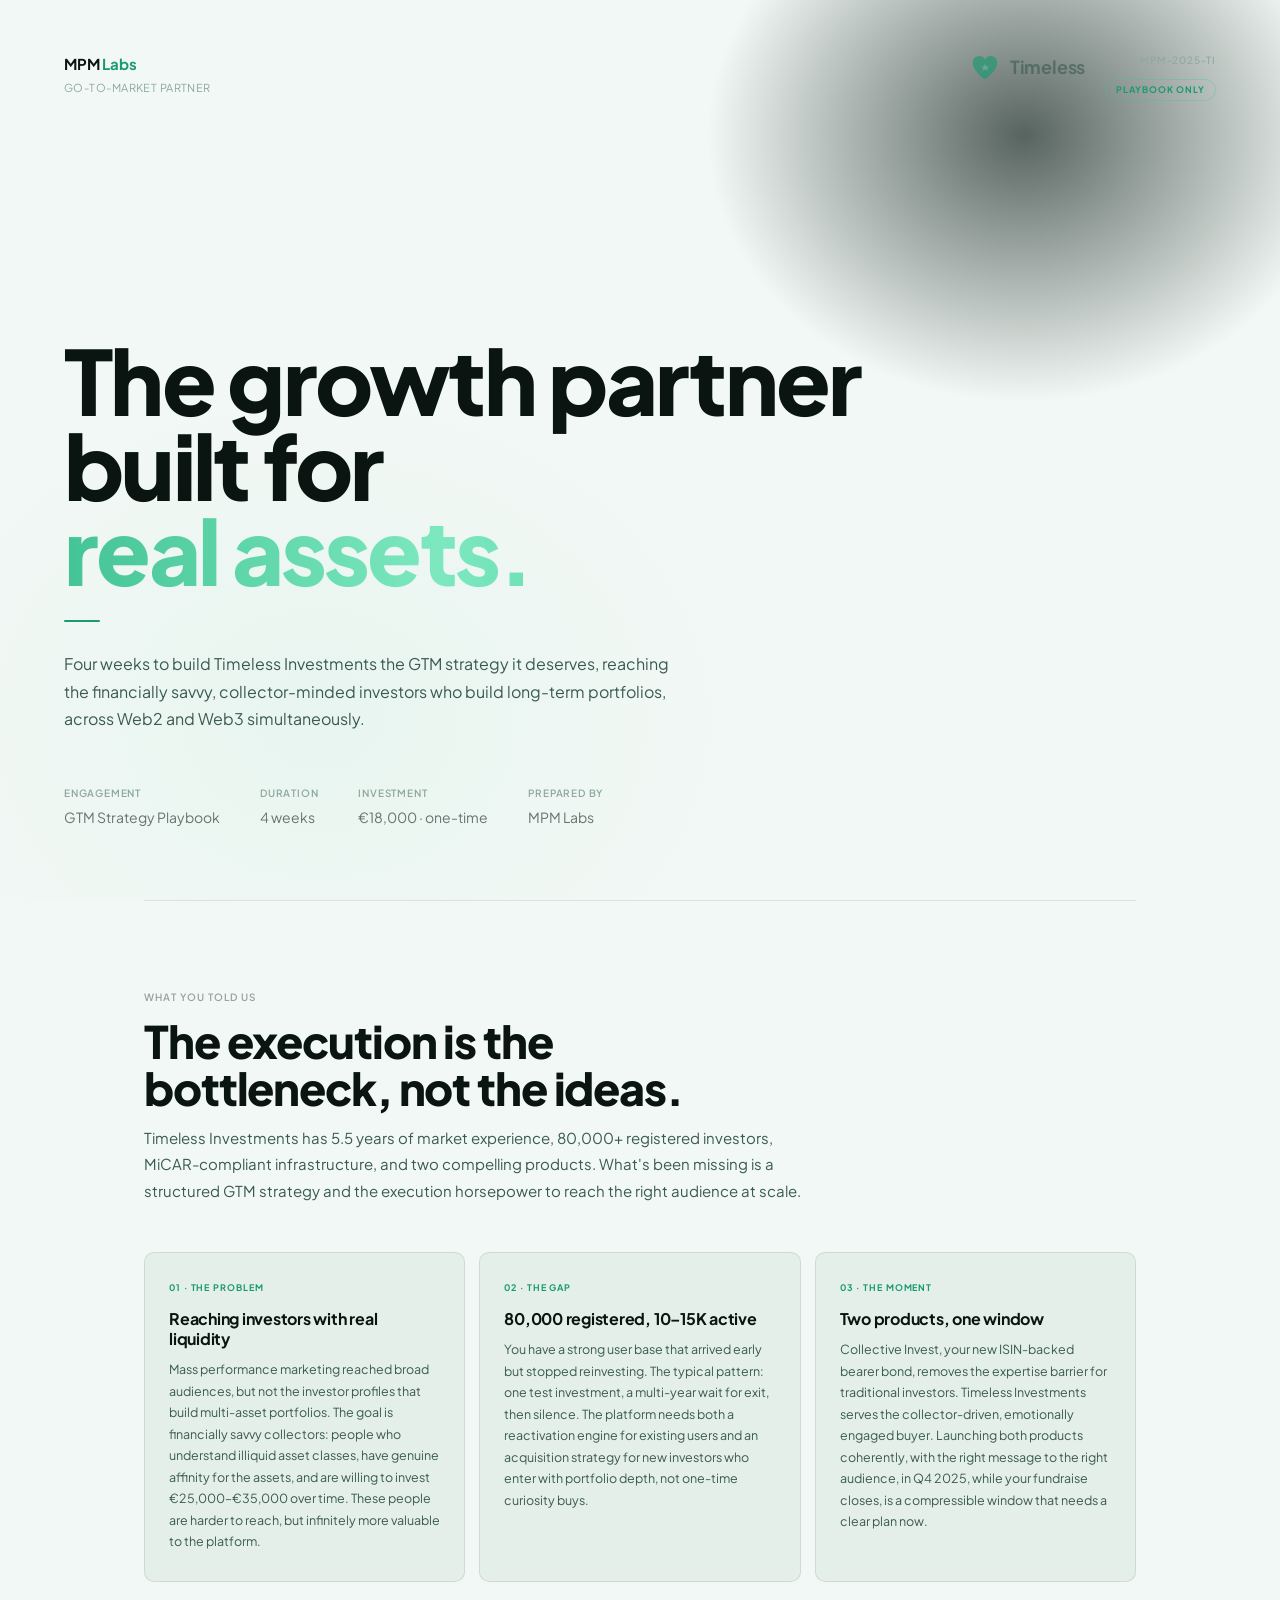
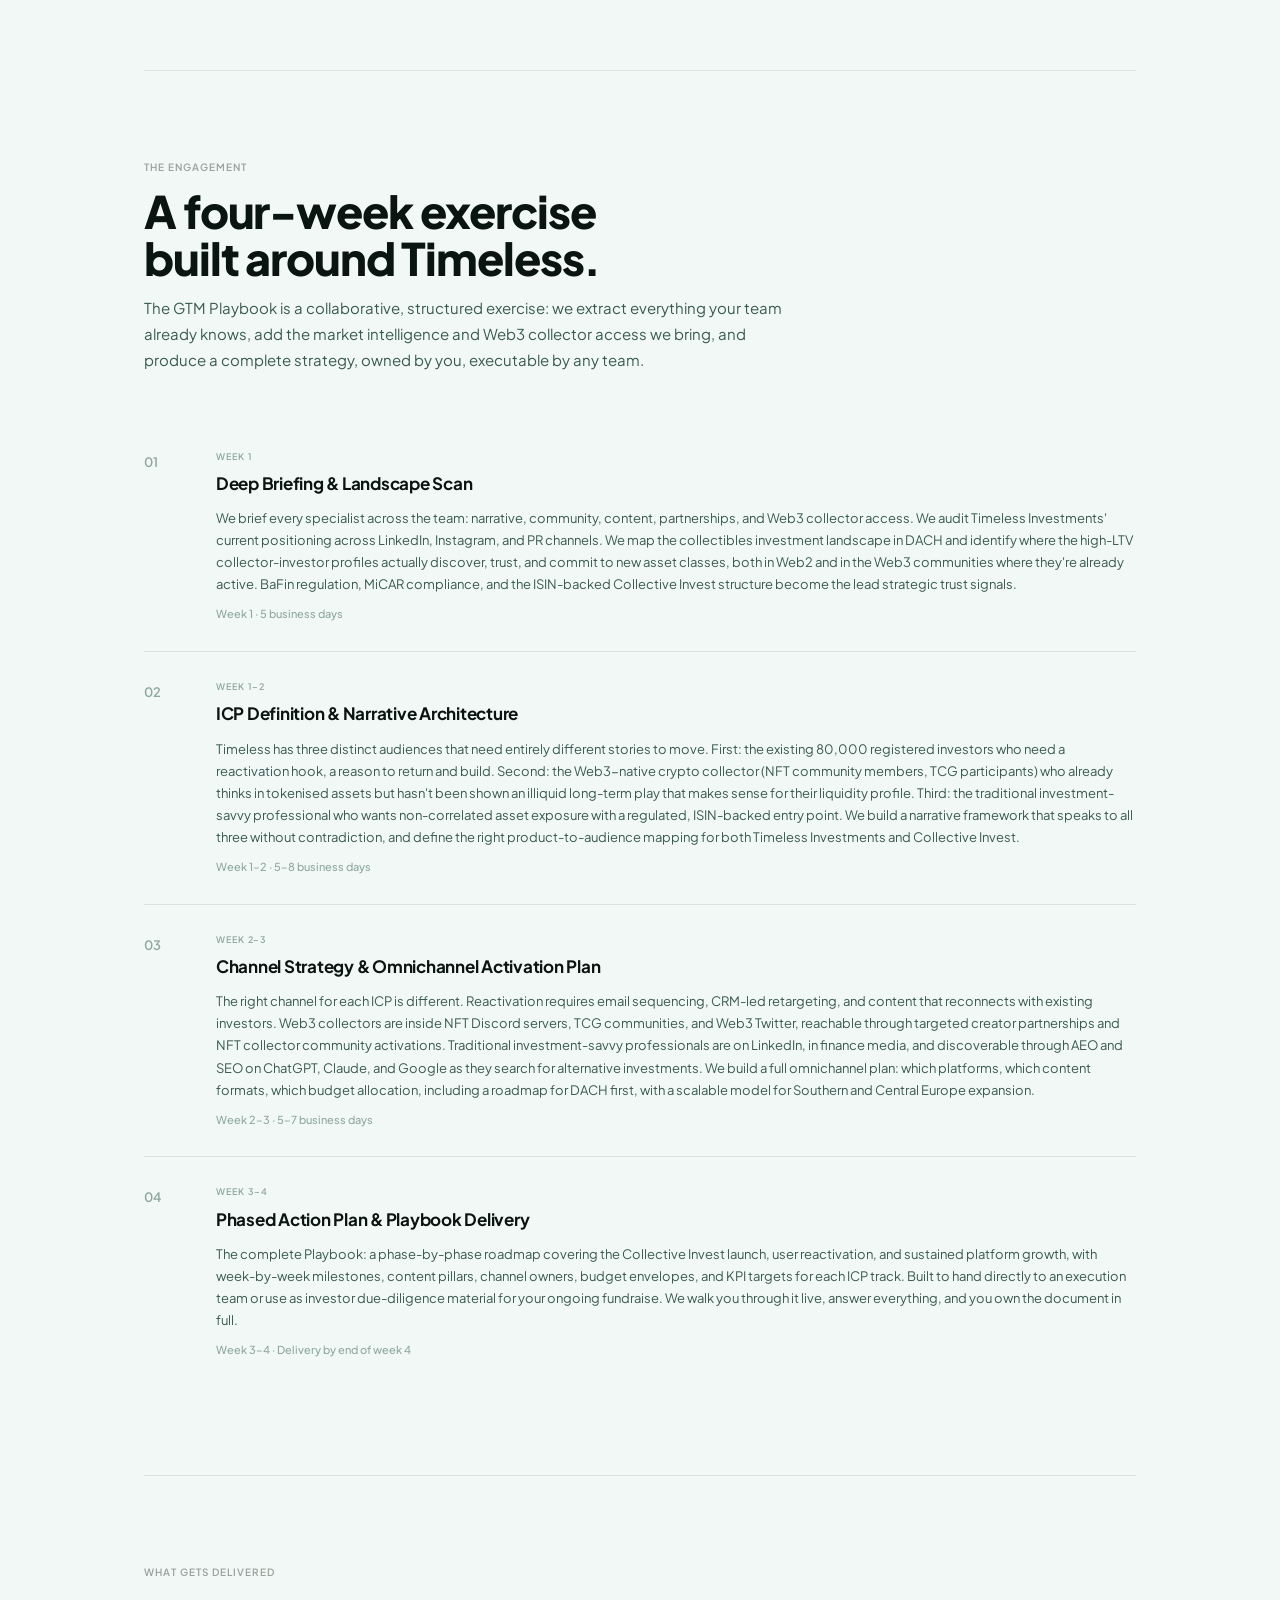
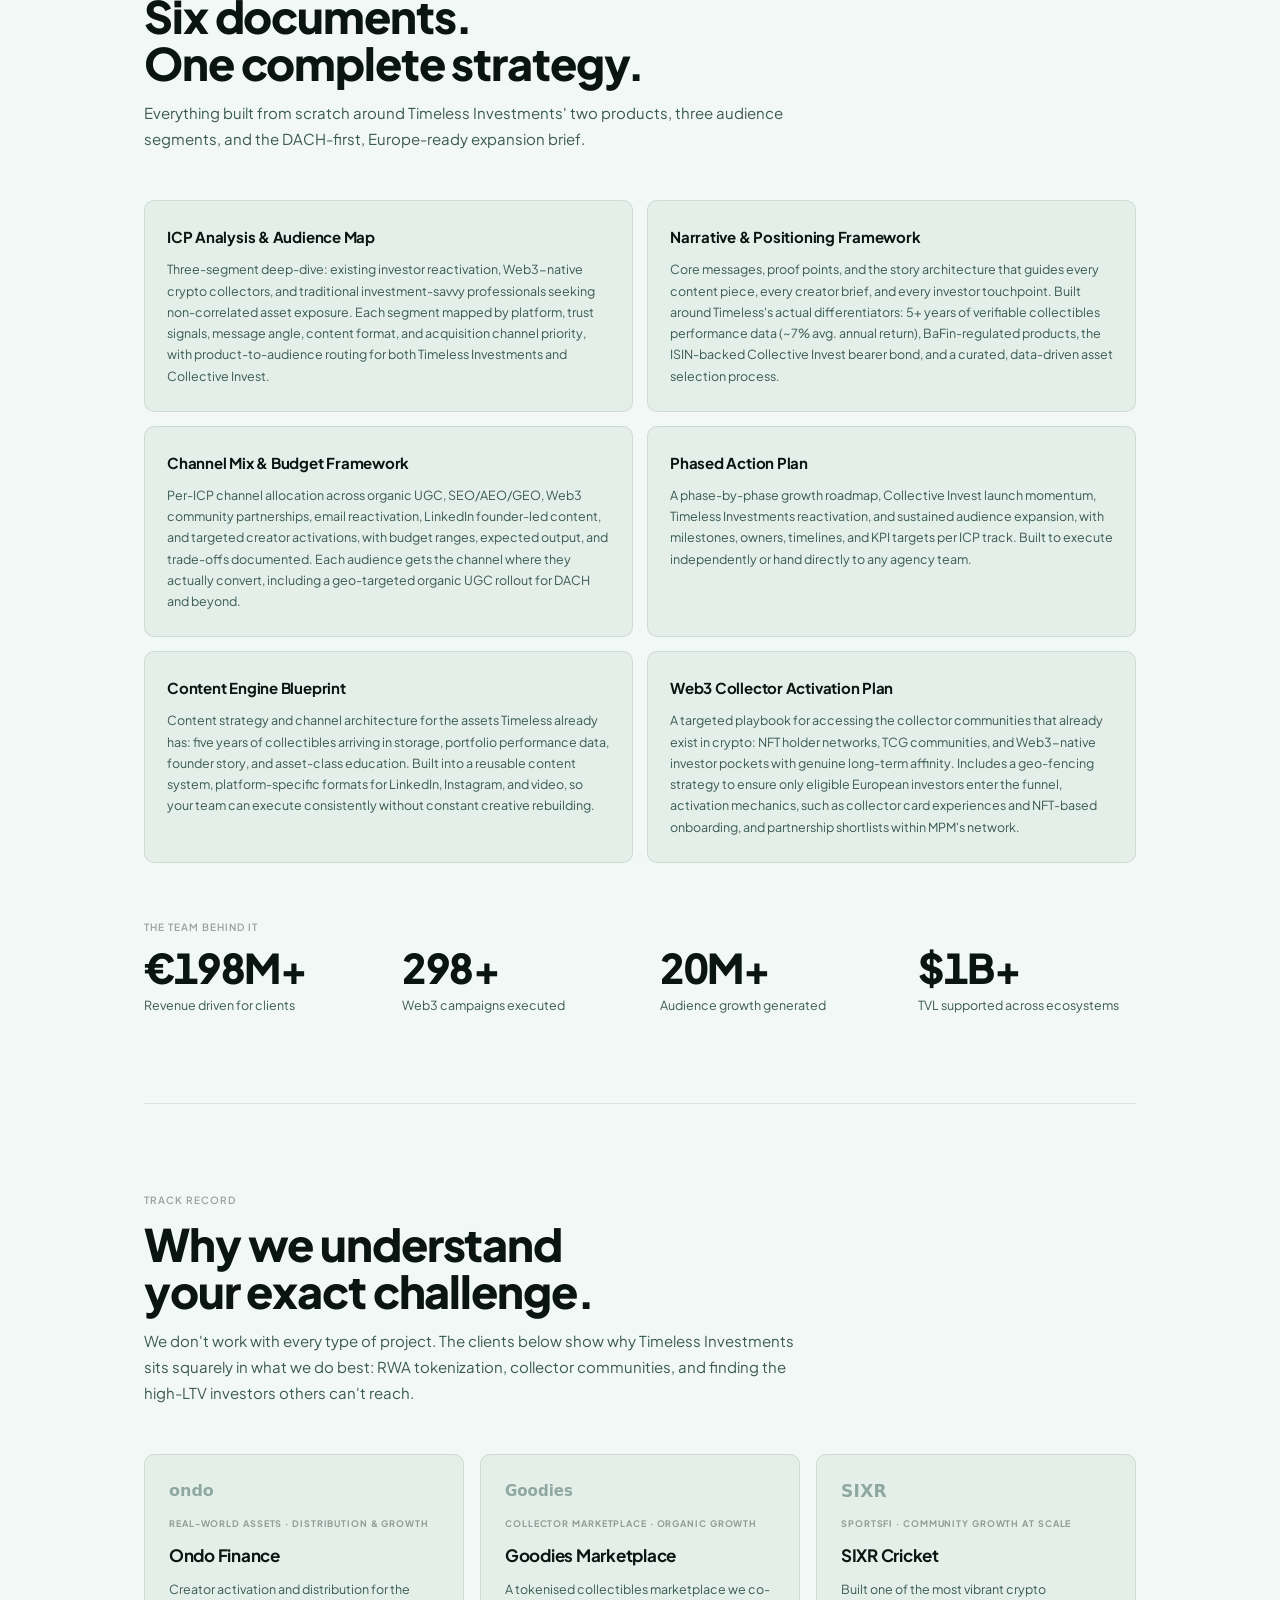
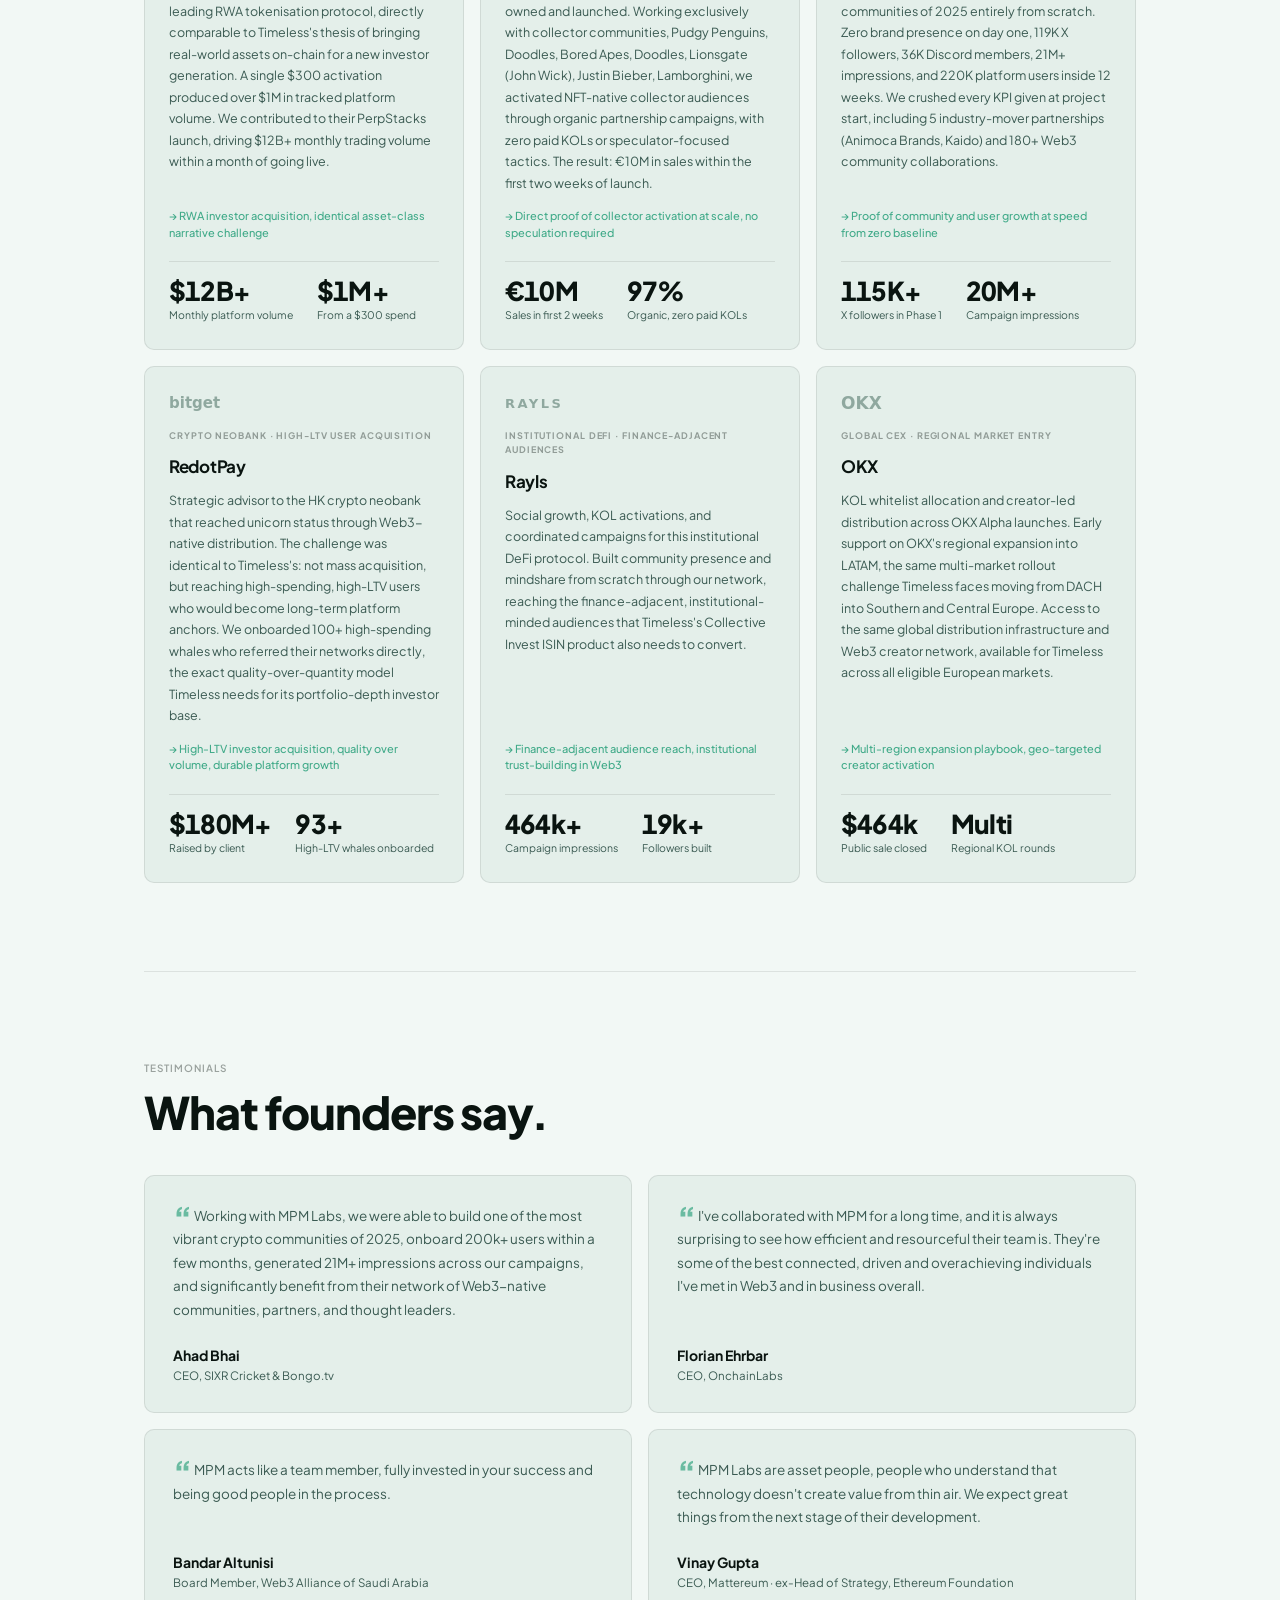
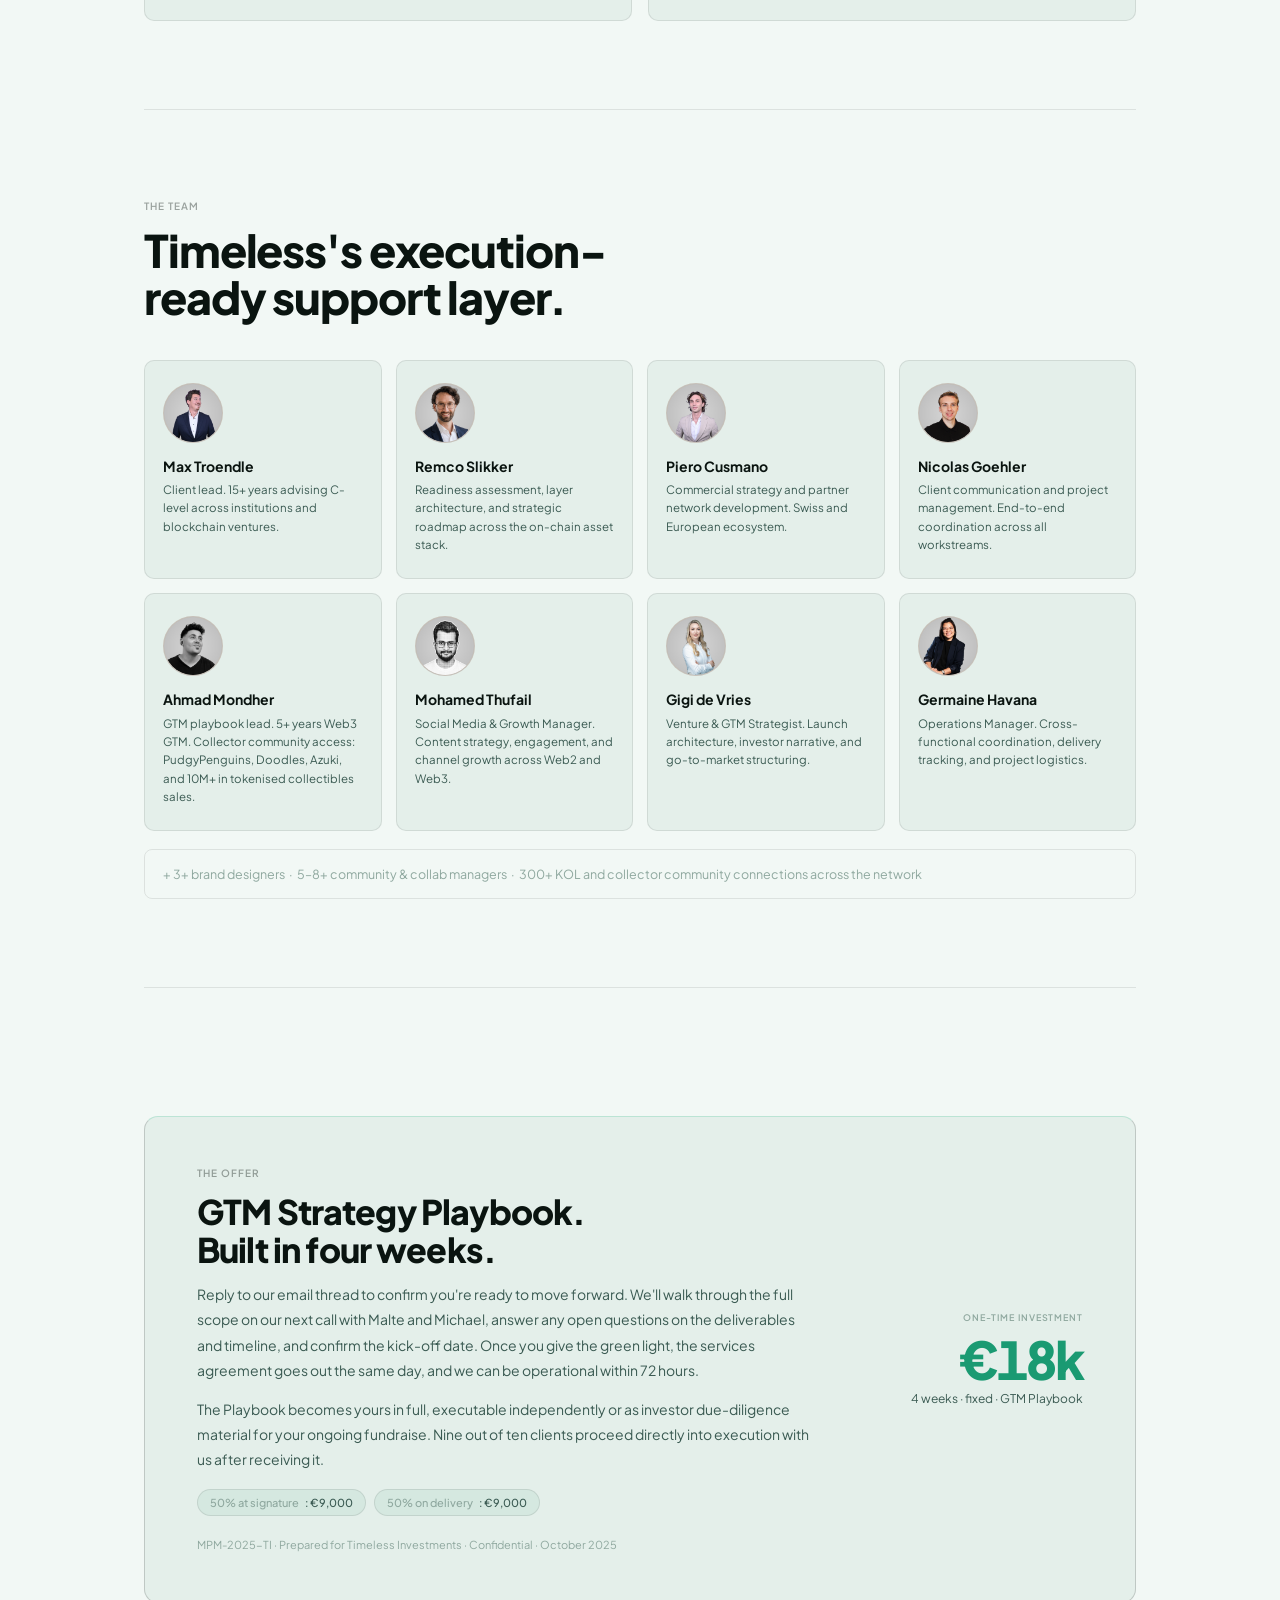
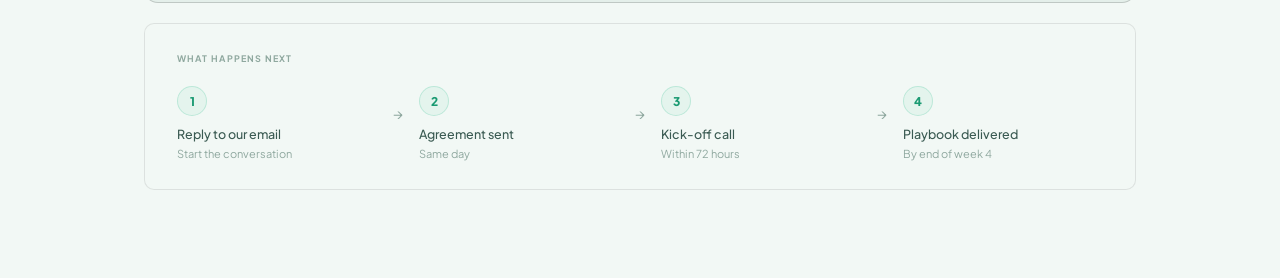
==== commit fd28b20d: "Clean up: remove em dashes, fix team photo paths, drop unused photos Co-Authored-By: Claude Sonnet 5" ====
--- a/index.html
+++ b/index.html
@@ -553,7 +553,7 @@
         <span class="cover-line"><span class="cover-line-inner"><em>real assets.</em></span></span>
       </h1>
       <div class="cover-rule"></div>
-      <p class="cover-subtitle">Four weeks to build Timeless Investments the GTM strategy it deserves — reaching the financially savvy, collector-minded investors who build long-term portfolios, across Web2 and Web3 simultaneously.</p>
+      <p class="cover-subtitle">Four weeks to build Timeless Investments the GTM strategy it deserves, reaching the financially savvy, collector-minded investors who build long-term portfolios, across Web2 and Web3 simultaneously.</p>
       <div class="cover-meta">
         <div><div class="cm-label">Engagement</div><div class="cm-value">GTM Strategy Playbook</div></div>
         <div><div class="cm-label">Duration</div><div class="cm-value">4 weeks</div></div>
@@ -569,24 +569,24 @@
 <!-- ── THE CHALLENGE ─────────────────────────────────────────────── -->
 <section class="section" id="challenge">
   <div class="sec-label">What You Told Us</div>
-  <h2 class="sec-title">The execution is the<br>bottleneck — not the ideas.</h2>
+  <h2 class="sec-title">The execution is the<br>bottleneck, not the ideas.</h2>
   <p class="sec-sub">Timeless Investments has 5.5 years of market experience, 80,000+ registered investors, MiCAR-compliant infrastructure, and two compelling products. What's been missing is a structured GTM strategy and the execution horsepower to reach the right audience at scale.</p>
 
   <div class="challenge-grid">
     <div class="challenge-card">
       <div class="challenge-num">01 · The Problem</div>
       <div class="challenge-title">Reaching investors with real liquidity</div>
-      <p class="challenge-body">Mass performance marketing reached broad audiences — but not the investor profiles that build multi-asset portfolios. The goal is financially savvy collectors: people who understand illiquid asset classes, have genuine affinity for the assets, and are willing to invest €25,000–€35,000 over time. These people are harder to reach, but infinitely more valuable to the platform.</p>
+      <p class="challenge-body">Mass performance marketing reached broad audiences, but not the investor profiles that build multi-asset portfolios. The goal is financially savvy collectors: people who understand illiquid asset classes, have genuine affinity for the assets, and are willing to invest €25,000–€35,000 over time. These people are harder to reach, but infinitely more valuable to the platform.</p>
     </div>
     <div class="challenge-card">
       <div class="challenge-num">02 · The Gap</div>
-      <div class="challenge-title">80,000 registered — 10–15K active</div>
-      <p class="challenge-body">You have a strong user base that arrived early but stopped reinvesting. The typical pattern: one test investment, a multi-year wait for exit, then silence. The platform needs both a reactivation engine for existing users and an acquisition strategy for new investors who enter with portfolio depth — not one-time curiosity buys.</p>
+      <div class="challenge-title">80,000 registered, 10–15K active</div>
+      <p class="challenge-body">You have a strong user base that arrived early but stopped reinvesting. The typical pattern: one test investment, a multi-year wait for exit, then silence. The platform needs both a reactivation engine for existing users and an acquisition strategy for new investors who enter with portfolio depth, not one-time curiosity buys.</p>
     </div>
     <div class="challenge-card">
       <div class="challenge-num">03 · The Moment</div>
       <div class="challenge-title">Two products, one window</div>
-      <p class="challenge-body">Collective Invest — your new ISIN-backed bearer bond — removes the expertise barrier for traditional investors. Timeless Investments serves the collector-driven, emotionally engaged buyer. Launching both products coherently, with the right message to the right audience, in Q4 2025 — while your fundraise closes — is a compressible window that needs a clear plan now.</p>
+      <p class="challenge-body">Collective Invest, your new ISIN-backed bearer bond, removes the expertise barrier for traditional investors. Timeless Investments serves the collector-driven, emotionally engaged buyer. Launching both products coherently, with the right message to the right audience, in Q4 2025, while your fundraise closes, is a compressible window that needs a clear plan now.</p>
     </div>
   </div>
 </section>
@@ -595,7 +595,7 @@
 <section class="section" id="playbook">
   <div class="sec-label">The Engagement</div>
   <h2 class="sec-title">A four-week exercise<br>built around Timeless.</h2>
-  <p class="sec-sub">The GTM Playbook is a collaborative, structured exercise: we extract everything your team already knows, add the market intelligence and Web3 collector access we bring, and produce a complete strategy — owned by you, executable by any team.</p>
+  <p class="sec-sub">The GTM Playbook is a collaborative, structured exercise: we extract everything your team already knows, add the market intelligence and Web3 collector access we bring, and produce a complete strategy, owned by you, executable by any team.</p>
 
   <div class="process">
     <div class="process-step">
@@ -603,7 +603,7 @@
       <div>
         <div class="step-week">Week 1</div>
         <div class="step-title">Deep Briefing & Landscape Scan</div>
-        <p class="step-body">We brief every specialist across the team: narrative, community, content, partnerships, and Web3 collector access. We audit Timeless Investments' current positioning across LinkedIn, Instagram, and PR channels. We map the collectibles investment landscape in DACH and identify where the high-LTV collector-investor profiles actually discover, trust, and commit to new asset classes — both in Web2 and in the Web3 communities where they're already active. BaFin regulation, MiCAR compliance, and the ISIN-backed Collective Invest structure become the lead strategic trust signals.</p>
+        <p class="step-body">We brief every specialist across the team: narrative, community, content, partnerships, and Web3 collector access. We audit Timeless Investments' current positioning across LinkedIn, Instagram, and PR channels. We map the collectibles investment landscape in DACH and identify where the high-LTV collector-investor profiles actually discover, trust, and commit to new asset classes, both in Web2 and in the Web3 communities where they're already active. BaFin regulation, MiCAR compliance, and the ISIN-backed Collective Invest structure become the lead strategic trust signals.</p>
         <div class="step-duration">Week 1 · 5 business days</div>
       </div>
     </div>
@@ -612,7 +612,7 @@
       <div>
         <div class="step-week">Week 1–2</div>
         <div class="step-title">ICP Definition & Narrative Architecture</div>
-        <p class="step-body">Timeless has three distinct audiences that need entirely different stories to move. First: the existing 80,000 registered investors who need a reactivation hook — a reason to return and build. Second: the Web3-native crypto collector (NFT community members, TCG participants) who already thinks in tokenised assets but hasn't been shown an illiquid long-term play that makes sense for their liquidity profile. Third: the traditional investment-savvy professional who wants non-correlated asset exposure with a regulated, ISIN-backed entry point. We build a narrative framework that speaks to all three without contradiction — and define the right product-to-audience mapping for both Timeless Investments and Collective Invest.</p>
+        <p class="step-body">Timeless has three distinct audiences that need entirely different stories to move. First: the existing 80,000 registered investors who need a reactivation hook, a reason to return and build. Second: the Web3-native crypto collector (NFT community members, TCG participants) who already thinks in tokenised assets but hasn't been shown an illiquid long-term play that makes sense for their liquidity profile. Third: the traditional investment-savvy professional who wants non-correlated asset exposure with a regulated, ISIN-backed entry point. We build a narrative framework that speaks to all three without contradiction, and define the right product-to-audience mapping for both Timeless Investments and Collective Invest.</p>
         <div class="step-duration">Week 1–2 · 5–8 business days</div>
       </div>
     </div>
@@ -621,7 +621,7 @@
       <div>
         <div class="step-week">Week 2–3</div>
         <div class="step-title">Channel Strategy & Omnichannel Activation Plan</div>
-        <p class="step-body">The right channel for each ICP is different. Reactivation requires email sequencing, CRM-led retargeting, and content that reconnects with existing investors. Web3 collectors are inside NFT Discord servers, TCG communities, and Web3 Twitter — reachable through targeted creator partnerships and NFT collector community activations. Traditional investment-savvy professionals are on LinkedIn, in finance media, and discoverable through AEO and SEO on ChatGPT, Claude, and Google as they search for alternative investments. We build a full omnichannel plan: which platforms, which content formats, which budget allocation — including a roadmap for DACH first, with a scalable model for Southern and Central Europe expansion.</p>
+        <p class="step-body">The right channel for each ICP is different. Reactivation requires email sequencing, CRM-led retargeting, and content that reconnects with existing investors. Web3 collectors are inside NFT Discord servers, TCG communities, and Web3 Twitter, reachable through targeted creator partnerships and NFT collector community activations. Traditional investment-savvy professionals are on LinkedIn, in finance media, and discoverable through AEO and SEO on ChatGPT, Claude, and Google as they search for alternative investments. We build a full omnichannel plan: which platforms, which content formats, which budget allocation, including a roadmap for DACH first, with a scalable model for Southern and Central Europe expansion.</p>
         <div class="step-duration">Week 2–3 · 5–7 business days</div>
       </div>
     </div>
@@ -630,7 +630,7 @@
       <div>
         <div class="step-week">Week 3–4</div>
         <div class="step-title">Phased Action Plan & Playbook Delivery</div>
-        <p class="step-body">The complete Playbook: a phase-by-phase roadmap covering the Collective Invest launch, user reactivation, and sustained platform growth — with week-by-week milestones, content pillars, channel owners, budget envelopes, and KPI targets for each ICP track. Built to hand directly to an execution team or use as investor due-diligence material for your ongoing fundraise. We walk you through it live, answer everything, and you own the document in full.</p>
+        <p class="step-body">The complete Playbook: a phase-by-phase roadmap covering the Collective Invest launch, user reactivation, and sustained platform growth, with week-by-week milestones, content pillars, channel owners, budget envelopes, and KPI targets for each ICP track. Built to hand directly to an execution team or use as investor due-diligence material for your ongoing fundraise. We walk you through it live, answer everything, and you own the document in full.</p>
         <div class="step-duration">Week 3–4 · Delivery by end of week 4</div>
       </div>
     </div>
@@ -646,7 +646,7 @@
   <div class="del-grid">
     <div class="del-card">
       <div class="del-title">ICP Analysis & Audience Map</div>
-      <p class="del-body">Three-segment deep-dive: existing investor reactivation, Web3-native crypto collectors, and traditional investment-savvy professionals seeking non-correlated asset exposure. Each segment mapped by platform, trust signals, message angle, content format, and acquisition channel priority — with product-to-audience routing for both Timeless Investments and Collective Invest.</p>
+      <p class="del-body">Three-segment deep-dive: existing investor reactivation, Web3-native crypto collectors, and traditional investment-savvy professionals seeking non-correlated asset exposure. Each segment mapped by platform, trust signals, message angle, content format, and acquisition channel priority, with product-to-audience routing for both Timeless Investments and Collective Invest.</p>
     </div>
     <div class="del-card">
       <div class="del-title">Narrative & Positioning Framework</div>
@@ -654,19 +654,19 @@
     </div>
     <div class="del-card">
       <div class="del-title">Channel Mix & Budget Framework</div>
-      <p class="del-body">Per-ICP channel allocation across organic UGC, SEO/AEO/GEO, Web3 community partnerships, email reactivation, LinkedIn founder-led content, and targeted creator activations — with budget ranges, expected output, and trade-offs documented. Each audience gets the channel where they actually convert — including a geo-targeted organic UGC rollout for DACH and beyond.</p>
+      <p class="del-body">Per-ICP channel allocation across organic UGC, SEO/AEO/GEO, Web3 community partnerships, email reactivation, LinkedIn founder-led content, and targeted creator activations, with budget ranges, expected output, and trade-offs documented. Each audience gets the channel where they actually convert, including a geo-targeted organic UGC rollout for DACH and beyond.</p>
     </div>
     <div class="del-card">
       <div class="del-title">Phased Action Plan</div>
-      <p class="del-body">A phase-by-phase growth roadmap — Collective Invest launch momentum, Timeless Investments reactivation, and sustained audience expansion — with milestones, owners, timelines, and KPI targets per ICP track. Built to execute independently or hand directly to any agency team.</p>
+      <p class="del-body">A phase-by-phase growth roadmap, Collective Invest launch momentum, Timeless Investments reactivation, and sustained audience expansion, with milestones, owners, timelines, and KPI targets per ICP track. Built to execute independently or hand directly to any agency team.</p>
     </div>
     <div class="del-card">
       <div class="del-title">Content Engine Blueprint</div>
-      <p class="del-body">Content strategy and channel architecture for the assets Timeless already has: five years of collectibles arriving in storage, portfolio performance data, founder story, and asset-class education. Built into a reusable content system — platform-specific formats for LinkedIn, Instagram, and video — so your team can execute consistently without constant creative rebuilding.</p>
+      <p class="del-body">Content strategy and channel architecture for the assets Timeless already has: five years of collectibles arriving in storage, portfolio performance data, founder story, and asset-class education. Built into a reusable content system, platform-specific formats for LinkedIn, Instagram, and video, so your team can execute consistently without constant creative rebuilding.</p>
     </div>
     <div class="del-card">
       <div class="del-title">Web3 Collector Activation Plan</div>
-      <p class="del-body">A targeted playbook for accessing the collector communities that already exist in crypto: NFT holder networks, TCG communities, and Web3-native investor pockets with genuine long-term affinity. Includes a geo-fencing strategy to ensure only eligible European investors enter the funnel, activation mechanics — such as collector card experiences and NFT-based onboarding — and partnership shortlists within MPM's network.</p>
+      <p class="del-body">A targeted playbook for accessing the collector communities that already exist in crypto: NFT holder networks, TCG communities, and Web3-native investor pockets with genuine long-term affinity. Includes a geo-fencing strategy to ensure only eligible European investors enter the funnel, activation mechanics, such as collector card experiences and NFT-based onboarding, and partnership shortlists within MPM's network.</p>
     </div>
   </div>
 
@@ -692,7 +692,7 @@
       <div class="track-logo"><svg width="62" height="20" viewBox="0 0 62 20" fill="currentColor"><text y="15" font-family="-apple-system,BlinkMacSystemFont,system-ui" font-weight="600" font-size="16">ondo</text></svg></div>
       <div class="track-tag">Real-World Assets · Distribution & Growth</div>
       <div class="track-proj">Ondo Finance</div>
-      <p class="track-desc">Creator activation and distribution for the leading RWA tokenisation protocol — directly comparable to Timeless's thesis of bringing real-world assets on-chain for a new investor generation. A single $300 activation produced over $1M in tracked platform volume. We contributed to their PerpStacks launch, driving $12B+ monthly trading volume within a month of going live.</p>
+      <p class="track-desc">Creator activation and distribution for the leading RWA tokenisation protocol, directly comparable to Timeless's thesis of bringing real-world assets on-chain for a new investor generation. A single $300 activation produced over $1M in tracked platform volume. We contributed to their PerpStacks launch, driving $12B+ monthly trading volume within a month of going live.</p>
       <div class="track-relevance">→ RWA investor acquisition, identical asset-class narrative challenge</div>
       <div class="track-metrics">
         <div><div class="tm-val">$12B+</div><div class="tm-lbl">Monthly platform volume</div></div>
@@ -704,11 +704,11 @@
       <div class="track-logo"><svg width="72" height="20" viewBox="0 0 72 20" fill="currentColor"><text y="15" font-family="-apple-system,BlinkMacSystemFont,system-ui" font-weight="700" font-size="15">Goodies</text></svg></div>
       <div class="track-tag">Collector Marketplace · Organic Growth</div>
       <div class="track-proj">Goodies Marketplace</div>
-      <p class="track-desc">A tokenised collectibles marketplace we co-owned and launched. Working exclusively with collector communities — Pudgy Penguins, Doodles, Bored Apes, Doodles, Lionsgate (John Wick), Justin Bieber, Lamborghini — we activated NFT-native collector audiences through organic partnership campaigns, with zero paid KOLs or speculator-focused tactics. The result: €10M in sales within the first two weeks of launch.</p>
+      <p class="track-desc">A tokenised collectibles marketplace we co-owned and launched. Working exclusively with collector communities, Pudgy Penguins, Doodles, Bored Apes, Doodles, Lionsgate (John Wick), Justin Bieber, Lamborghini, we activated NFT-native collector audiences through organic partnership campaigns, with zero paid KOLs or speculator-focused tactics. The result: €10M in sales within the first two weeks of launch.</p>
       <div class="track-relevance">→ Direct proof of collector activation at scale, no speculation required</div>
       <div class="track-metrics">
         <div><div class="tm-val">€10M</div><div class="tm-lbl">Sales in first 2 weeks</div></div>
-        <div><div class="tm-val">100%</div><div class="tm-lbl">Organic — zero paid KOLs</div></div>
+        <div><div class="tm-val">100%</div><div class="tm-lbl">Organic, zero paid KOLs</div></div>
       </div>
     </div>
 
@@ -716,7 +716,7 @@
       <div class="track-logo"><svg width="56" height="20" viewBox="0 0 56 20" fill="currentColor"><text y="16" font-family="-apple-system,BlinkMacSystemFont,system-ui" font-weight="800" font-size="17" letter-spacing=".3">SIXR</text></svg></div>
       <div class="track-tag">SportsFi · Community Growth at Scale</div>
       <div class="track-proj">SIXR Cricket</div>
-      <p class="track-desc">Built one of the most vibrant crypto communities of 2025 entirely from scratch. Zero brand presence on day one — 119K X followers, 36K Discord members, 21M+ impressions, and 220K platform users inside 12 weeks. We crushed every KPI given at project start, including 5 industry-mover partnerships (Animoca Brands, Kaido) and 180+ Web3 community collaborations.</p>
+      <p class="track-desc">Built one of the most vibrant crypto communities of 2025 entirely from scratch. Zero brand presence on day one, 119K X followers, 36K Discord members, 21M+ impressions, and 220K platform users inside 12 weeks. We crushed every KPI given at project start, including 5 industry-mover partnerships (Animoca Brands, Kaido) and 180+ Web3 community collaborations.</p>
       <div class="track-relevance">→ Proof of community and user growth at speed from zero baseline</div>
       <div class="track-metrics">
         <div><div class="tm-val">119K+</div><div class="tm-lbl">X followers in Phase 1</div></div>
@@ -728,8 +728,8 @@
       <div class="track-logo"><svg width="70" height="20" viewBox="0 0 70 20" fill="currentColor"><text y="15" font-family="-apple-system,BlinkMacSystemFont,system-ui" font-weight="600" font-size="15">bitget</text></svg></div>
       <div class="track-tag">Crypto Neobank · High-LTV User Acquisition</div>
       <div class="track-proj">RedotPay</div>
-      <p class="track-desc">Strategic advisor to the HK crypto neobank that reached unicorn status through Web3-native distribution. The challenge was identical to Timeless's: not mass acquisition, but reaching high-spending, high-LTV users who would become long-term platform anchors. We onboarded 100+ high-spending whales who referred their networks directly — the exact quality-over-quantity model Timeless needs for its portfolio-depth investor base.</p>
-      <div class="track-relevance">→ High-LTV investor acquisition — quality over volume, durable platform growth</div>
+      <p class="track-desc">Strategic advisor to the HK crypto neobank that reached unicorn status through Web3-native distribution. The challenge was identical to Timeless's: not mass acquisition, but reaching high-spending, high-LTV users who would become long-term platform anchors. We onboarded 100+ high-spending whales who referred their networks directly, the exact quality-over-quantity model Timeless needs for its portfolio-depth investor base.</p>
+      <div class="track-relevance">→ High-LTV investor acquisition, quality over volume, durable platform growth</div>
       <div class="track-metrics">
         <div><div class="tm-val">$194M+</div><div class="tm-lbl">Raised by client</div></div>
         <div><div class="tm-val">100+</div><div class="tm-lbl">High-LTV whales onboarded</div></div>
@@ -740,7 +740,7 @@
       <div class="track-logo"><svg width="70" height="20" viewBox="0 0 70 20" fill="currentColor"><text y="15" font-family="-apple-system,BlinkMacSystemFont,system-ui" font-weight="700" font-size="13" letter-spacing="2.5">RAYLS</text></svg></div>
       <div class="track-tag">Institutional DeFi · Finance-Adjacent Audiences</div>
       <div class="track-proj">Rayls</div>
-      <p class="track-desc">Social growth, KOL activations, and coordinated campaigns for this institutional DeFi protocol. Built community presence and mindshare from scratch through our network — reaching the finance-adjacent, institutional-minded audiences that Timeless's Collective Invest ISIN product also needs to convert.</p>
+      <p class="track-desc">Social growth, KOL activations, and coordinated campaigns for this institutional DeFi protocol. Built community presence and mindshare from scratch through our network, reaching the finance-adjacent, institutional-minded audiences that Timeless's Collective Invest ISIN product also needs to convert.</p>
       <div class="track-relevance">→ Finance-adjacent audience reach, institutional trust-building in Web3</div>
       <div class="track-metrics">
         <div><div class="tm-val">500k+</div><div class="tm-lbl">Campaign impressions</div></div>
@@ -752,7 +752,7 @@
       <div class="track-logo"><svg width="52" height="20" viewBox="0 0 52 20" fill="currentColor"><text y="16" font-family="-apple-system,BlinkMacSystemFont,system-ui" font-weight="700" font-size="17">OKX</text></svg></div>
       <div class="track-tag">Global CEX · Regional Market Entry</div>
       <div class="track-proj">OKX</div>
-      <p class="track-desc">KOL whitelist allocation and creator-led distribution across OKX Alpha launches. Early support on OKX's regional expansion into LATAM — the same multi-market rollout challenge Timeless faces moving from DACH into Southern and Central Europe. Access to the same global distribution infrastructure and Web3 creator network, available for Timeless across all eligible European markets.</p>
+      <p class="track-desc">KOL whitelist allocation and creator-led distribution across OKX Alpha launches. Early support on OKX's regional expansion into LATAM, the same multi-market rollout challenge Timeless faces moving from DACH into Southern and Central Europe. Access to the same global distribution infrastructure and Web3 creator network, available for Timeless across all eligible European markets.</p>
       <div class="track-relevance">→ Multi-region expansion playbook, geo-targeted creator activation</div>
       <div class="track-metrics">
         <div><div class="tm-val">$500k</div><div class="tm-lbl">Public sale closed</div></div>
@@ -793,27 +793,27 @@
   <h2 class="sec-title">Timeless's execution-<br>ready support layer.</h2>
   <div class="team-grid">
     <div class="team-card">
-      <div class="team-photo"><img src="Photos/max copy.png" alt="Max Troendle"></div>
+      <div class="team-photo"><img src="Photos/max.png" alt="Max Troendle"></div>
       <div class="team-name">Max Troendle</div>
       <div class="team-role">Client lead. 15+ years advising C-level across institutions and blockchain ventures.</div>
     </div>
     <div class="team-card">
-      <div class="team-photo"><img src="Photos/remco copy.png" alt="Remco Slikker"></div>
+      <div class="team-photo"><img src="Photos/remco.png" alt="Remco Slikker"></div>
       <div class="team-name">Remco Slikker</div>
       <div class="team-role">Readiness assessment, layer architecture, and strategic roadmap across the on-chain asset stack.</div>
     </div>
     <div class="team-card">
-      <div class="team-photo"><img src="Photos/piero copy.png" alt="Piero Cusmano"></div>
+      <div class="team-photo"><img src="Photos/piero.png" alt="Piero Cusmano"></div>
       <div class="team-name">Piero Cusmano</div>
       <div class="team-role">Commercial strategy and partner network development. Swiss and European ecosystem.</div>
     </div>
     <div class="team-card">
-      <div class="team-photo"><img src="Photos/nico copy.png" alt="Nicolas Goehler"></div>
+      <div class="team-photo"><img src="Photos/nico.png" alt="Nicolas Goehler"></div>
       <div class="team-name">Nicolas Goehler</div>
       <div class="team-role">Client communication and project management. End-to-end coordination across all workstreams.</div>
     </div>
     <div class="team-card">
-      <div class="team-photo"><img src="Photos/ahmad copy.png" alt="Ahmad Mondher"></div>
+      <div class="team-photo"><img src="Photos/ahmad.png" alt="Ahmad Mondher"></div>
       <div class="team-name">Ahmad Mondher</div>
       <div class="team-role">GTM playbook lead. 5+ years Web3 GTM. Collector community access: PudgyPenguins, Doodles, Azuki, and 10M+ in tokenised collectibles sales.</div>
     </div>
@@ -842,11 +842,11 @@
     <div>
       <div class="price-eyebrow">The Offer</div>
       <h2 class="price-heading">GTM Strategy Playbook.<br>Built in four weeks.</h2>
-      <p class="price-body">Reply to our email thread to confirm you're ready to move forward. We'll walk through the full scope on our next call with Malte and Michael, answer any open questions on the deliverables and timeline, and confirm the kick-off date. Once you give the green light, the services agreement goes out the same day — and we can be operational within 72 hours.</p>
-      <p class="price-body" style="margin-top:14px;">The Playbook becomes yours in full — executable independently or as investor due-diligence material for your ongoing fundraise. Nine out of ten clients proceed directly into execution with us after receiving it.</p>
+      <p class="price-body">Reply to our email thread to confirm you're ready to move forward. We'll walk through the full scope on our next call with Malte and Michael, answer any open questions on the deliverables and timeline, and confirm the kick-off date. Once you give the green light, the services agreement goes out the same day, and we can be operational within 72 hours.</p>
+      <p class="price-body" style="margin-top:14px;">The Playbook becomes yours in full, executable independently or as investor due-diligence material for your ongoing fundraise. Nine out of ten clients proceed directly into execution with us after receiving it.</p>
       <div class="price-split">
-        <div class="split-pill">50% at signature <span>— €9,000</span></div>
-        <div class="split-pill">50% on delivery <span>— €9,000</span></div>
+        <div class="split-pill">50% at signature <span>: €9,000</span></div>
+        <div class="split-pill">50% on delivery <span>: €9,000</span></div>
       </div>
       <div class="price-validity">MPM-2025-TI · Prepared for Timeless Investments · Confidential · October 2025</div>
     </div>
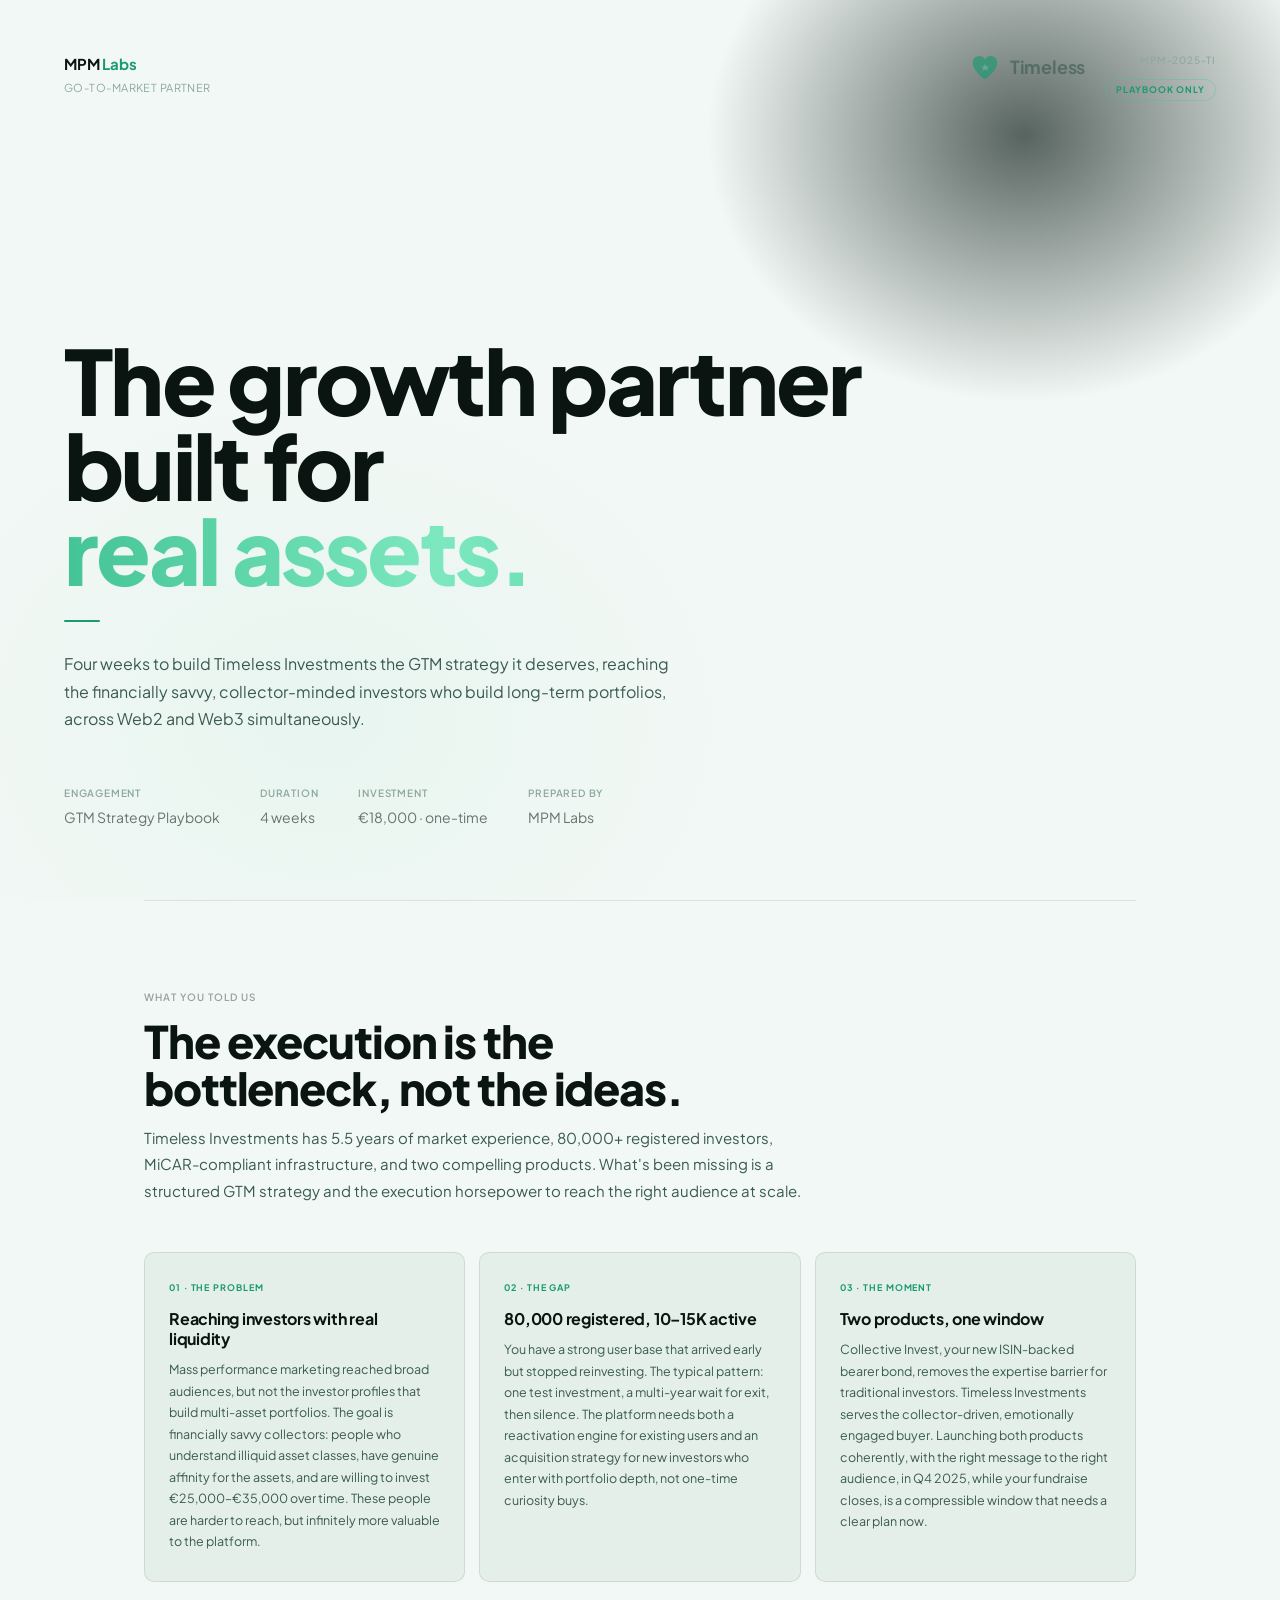
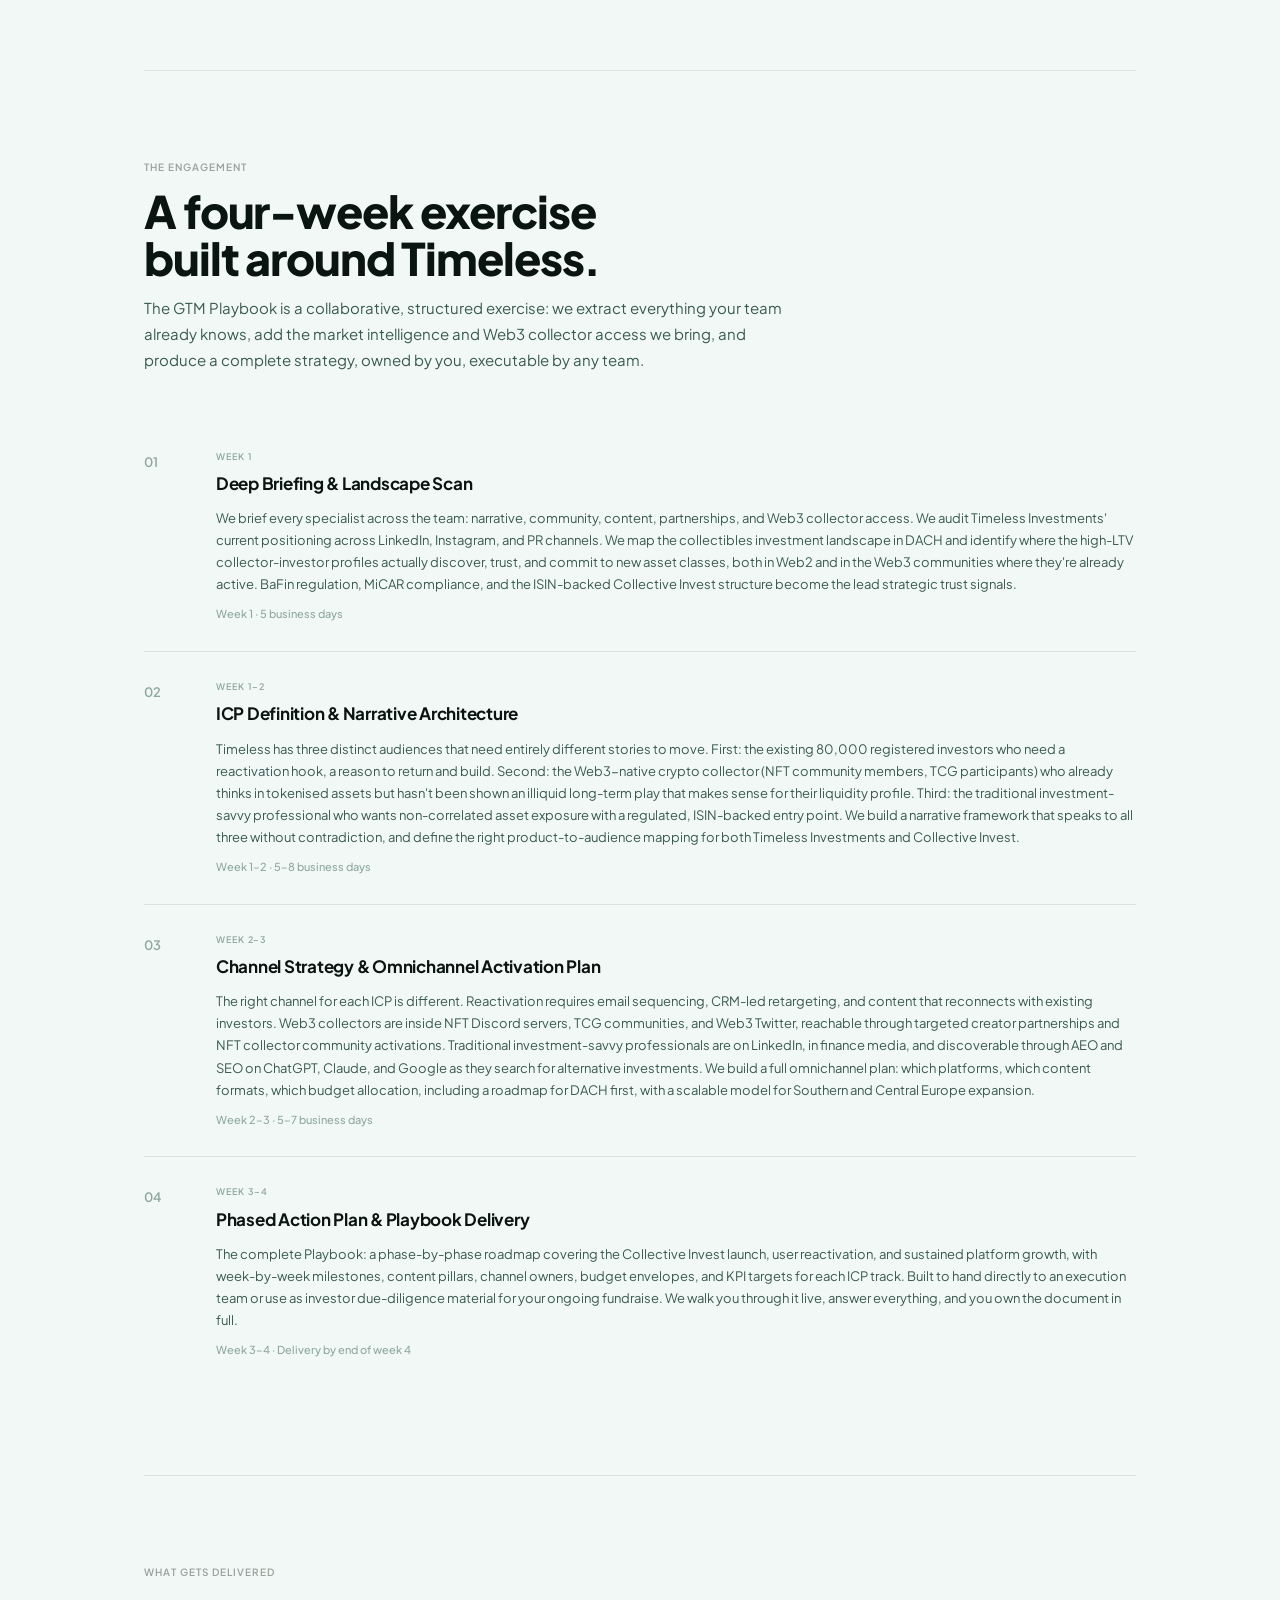
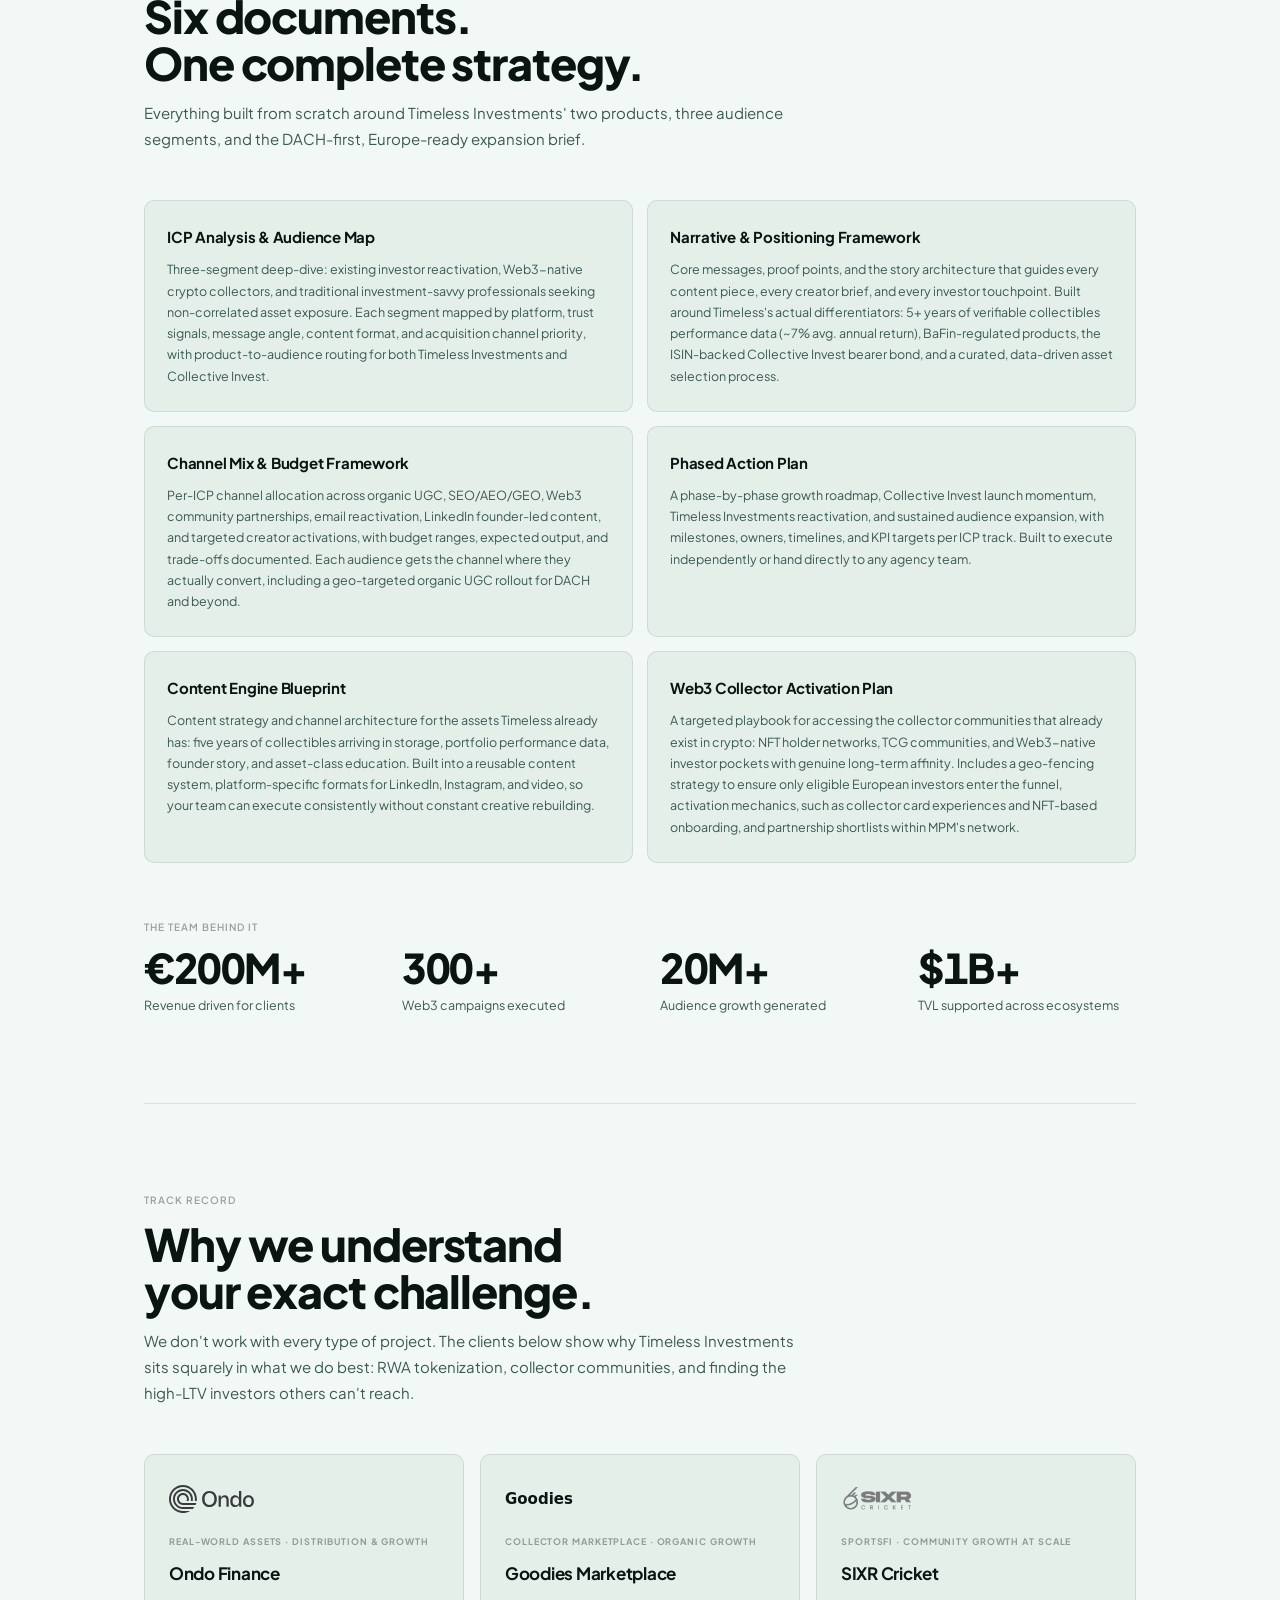
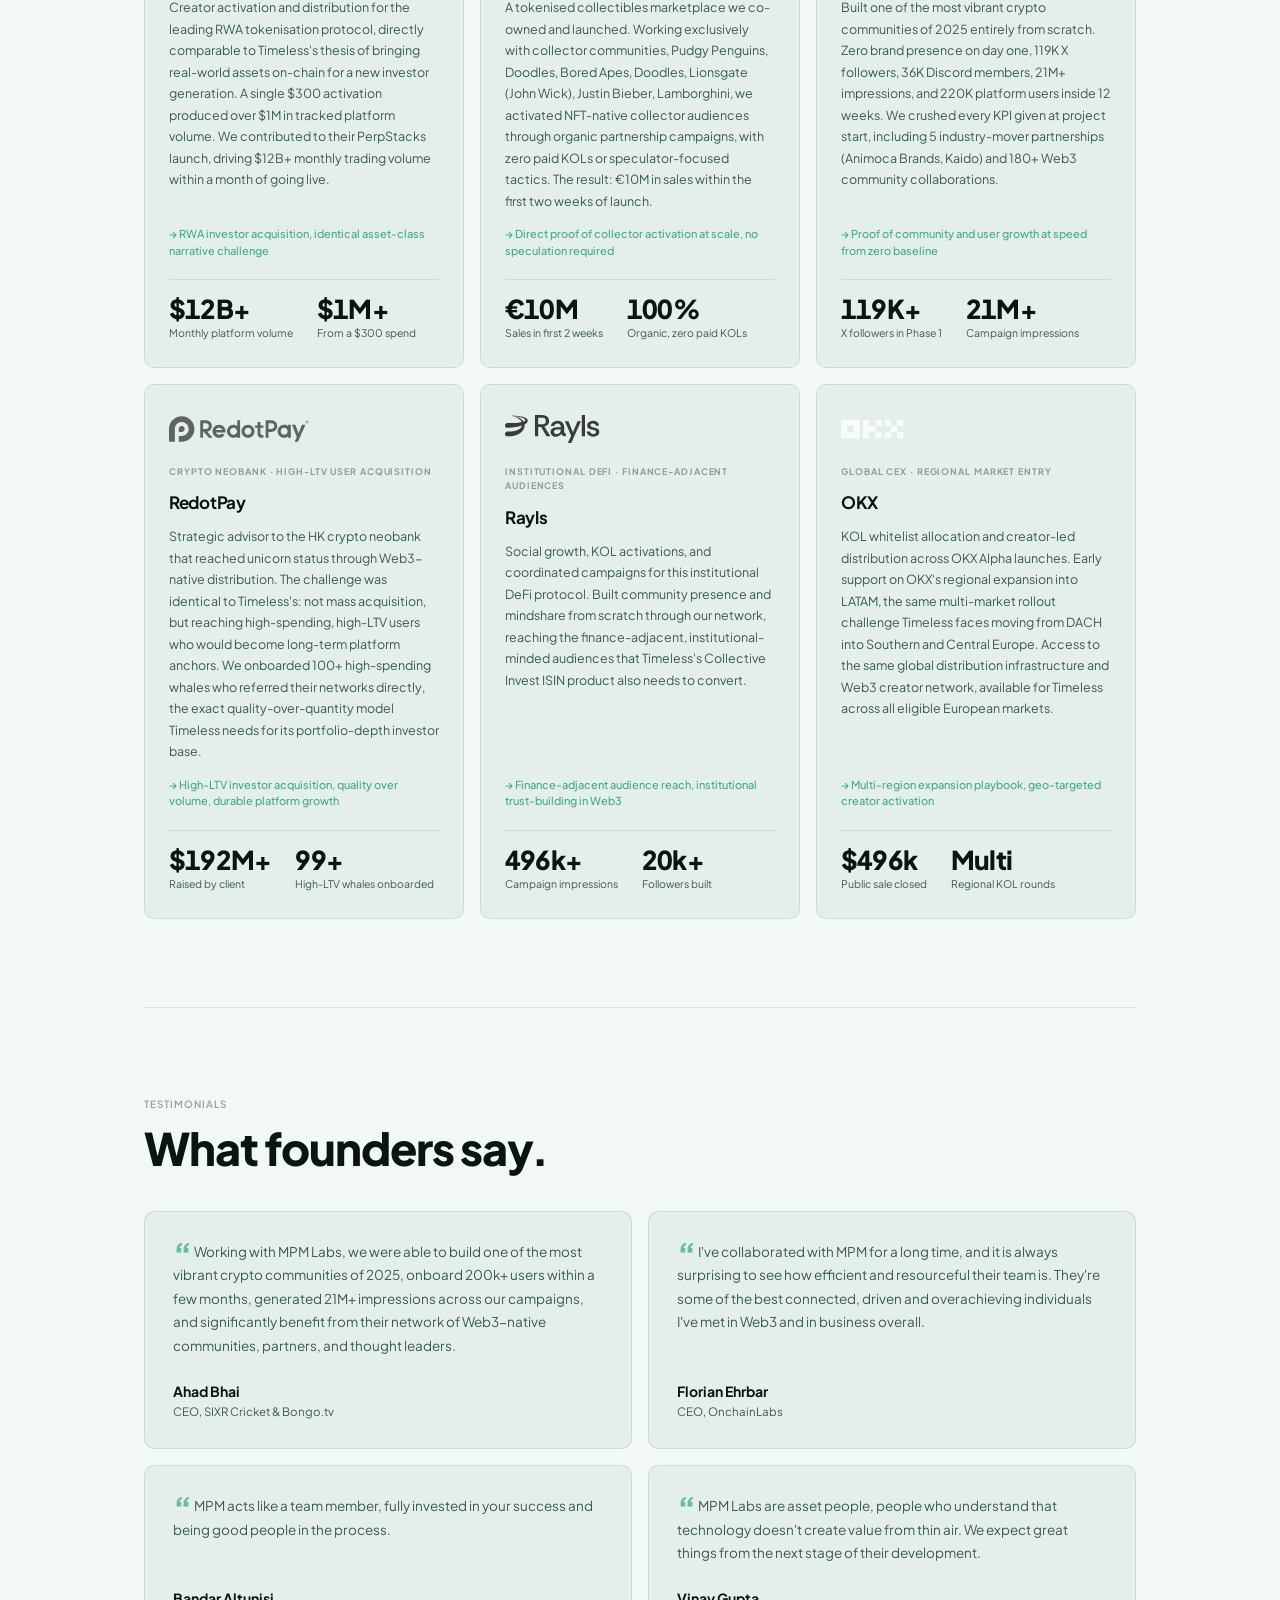
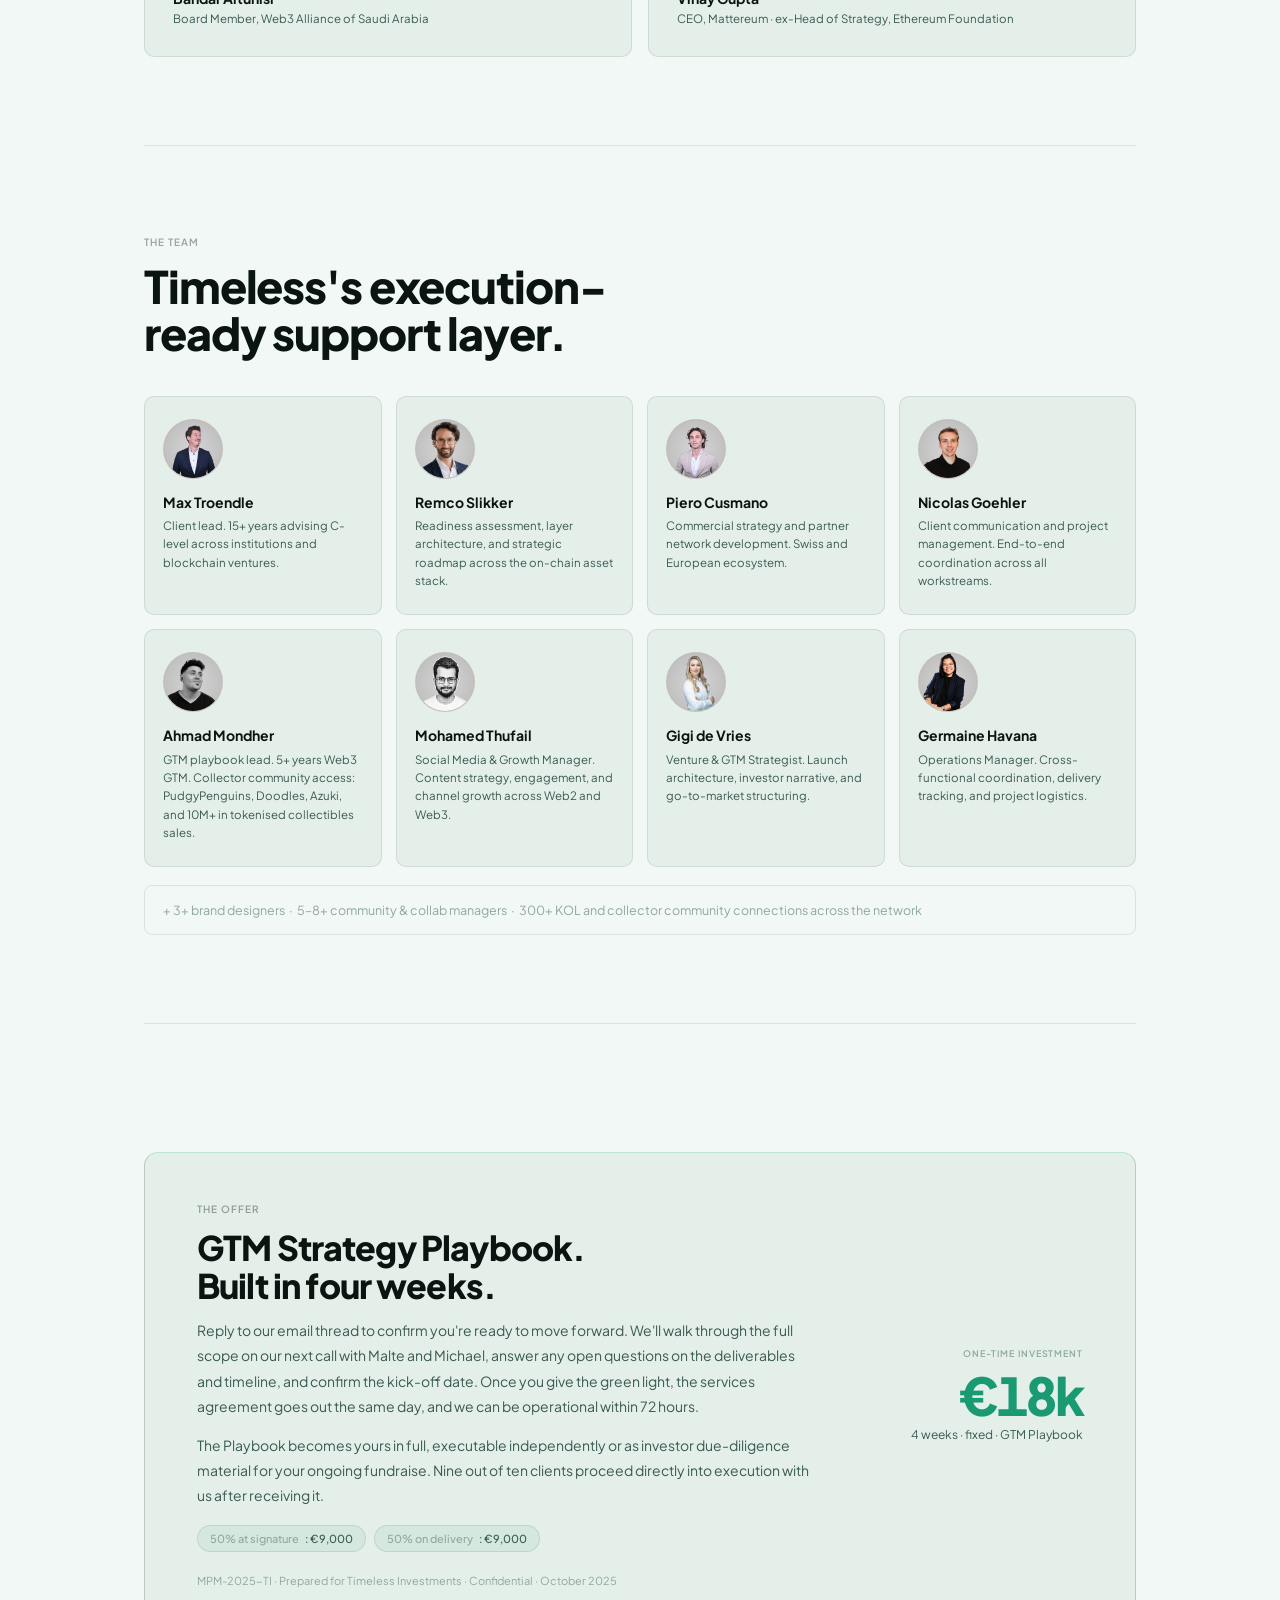
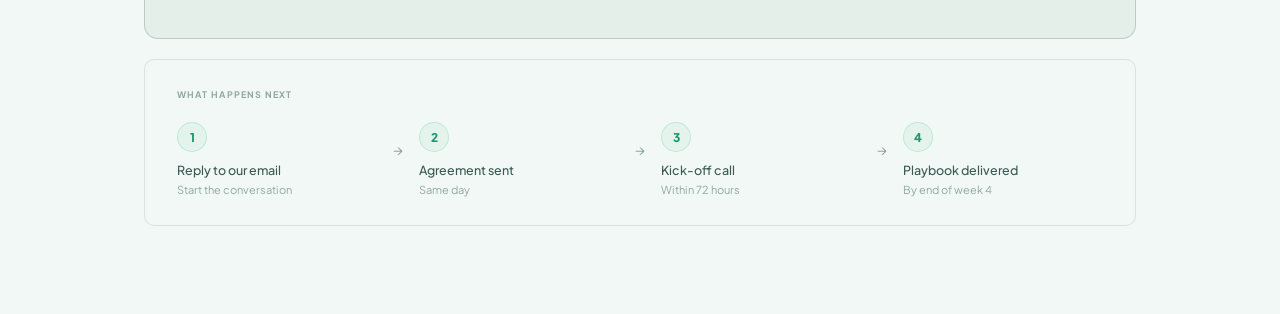
==== commit ca04a6fc: "Use real case-study logos; fix RedotPay card logo Co-Authored-By: Claude Sonnet 5.5 <noreply@anthrop" ====
--- a/index.html
+++ b/index.html
@@ -329,8 +329,11 @@
   opacity: 1;
   animation: border-spin 3s linear infinite;
 }
-.track-logo { height: 20px; display: flex; align-items: center; color: var(--fg-3); margin-bottom: 16px; transition: color .15s; }
-.track-case:hover .track-logo { color: var(--fg-2); }
+.track-logo { height: 36px; display: flex; align-items: center; margin-bottom: 18px; }
+.track-logo img { height: 28px; width: auto; max-width: 140px; filter: grayscale(1) invert(1) brightness(1.6); opacity: .7; transition: opacity .15s; }
+.track-case:hover .track-logo img { opacity: .95; }
+@media (prefers-color-scheme: light) { :root:not([data-theme="dark"]) .track-logo img { filter: grayscale(1); opacity: .75; } }
+:root[data-theme="light"] .track-logo img { filter: grayscale(1); opacity: .75; }
 .track-tag { font-size: 9px; font-weight: 700; letter-spacing: .1em; text-transform: uppercase; color: var(--label); margin-bottom: 10px; }
 .track-proj { font-size: 17px; font-weight: 700; letter-spacing: -.015em; color: var(--fg); margin-bottom: 10px; }
 .track-desc { font-size: 12.5px; font-weight: 400; color: var(--fg-2); line-height: 1.72; flex: 1; }
@@ -689,7 +692,7 @@
   <div class="track-grid">
 
     <div class="track-case">
-      <div class="track-logo"><svg width="62" height="20" viewBox="0 0 62 20" fill="currentColor"><text y="15" font-family="-apple-system,BlinkMacSystemFont,system-ui" font-weight="600" font-size="16">ondo</text></svg></div>
+      <div class="track-logo"><img src="logos/ondo.svg" alt="Ondo Finance"></div>
       <div class="track-tag">Real-World Assets · Distribution & Growth</div>
       <div class="track-proj">Ondo Finance</div>
       <p class="track-desc">Creator activation and distribution for the leading RWA tokenisation protocol, directly comparable to Timeless's thesis of bringing real-world assets on-chain for a new investor generation. A single $300 activation produced over $1M in tracked platform volume. We contributed to their PerpStacks launch, driving $12B+ monthly trading volume within a month of going live.</p>
@@ -713,7 +716,7 @@
     </div>
 
     <div class="track-case">
-      <div class="track-logo"><svg width="56" height="20" viewBox="0 0 56 20" fill="currentColor"><text y="16" font-family="-apple-system,BlinkMacSystemFont,system-ui" font-weight="800" font-size="17" letter-spacing=".3">SIXR</text></svg></div>
+      <div class="track-logo"><img src="logos/sixr.png" alt="SIXR Cricket"></div>
       <div class="track-tag">SportsFi · Community Growth at Scale</div>
       <div class="track-proj">SIXR Cricket</div>
       <p class="track-desc">Built one of the most vibrant crypto communities of 2025 entirely from scratch. Zero brand presence on day one, 119K X followers, 36K Discord members, 21M+ impressions, and 220K platform users inside 12 weeks. We crushed every KPI given at project start, including 5 industry-mover partnerships (Animoca Brands, Kaido) and 180+ Web3 community collaborations.</p>
@@ -725,7 +728,7 @@
     </div>
 
     <div class="track-case">
-      <div class="track-logo"><svg width="70" height="20" viewBox="0 0 70 20" fill="currentColor"><text y="15" font-family="-apple-system,BlinkMacSystemFont,system-ui" font-weight="600" font-size="15">bitget</text></svg></div>
+      <div class="track-logo"><img src="logos/redotpay.svg" alt="RedotPay"></div>
       <div class="track-tag">Crypto Neobank · High-LTV User Acquisition</div>
       <div class="track-proj">RedotPay</div>
       <p class="track-desc">Strategic advisor to the HK crypto neobank that reached unicorn status through Web3-native distribution. The challenge was identical to Timeless's: not mass acquisition, but reaching high-spending, high-LTV users who would become long-term platform anchors. We onboarded 100+ high-spending whales who referred their networks directly, the exact quality-over-quantity model Timeless needs for its portfolio-depth investor base.</p>
@@ -737,7 +740,7 @@
     </div>
 
     <div class="track-case">
-      <div class="track-logo"><svg width="70" height="20" viewBox="0 0 70 20" fill="currentColor"><text y="15" font-family="-apple-system,BlinkMacSystemFont,system-ui" font-weight="700" font-size="13" letter-spacing="2.5">RAYLS</text></svg></div>
+      <div class="track-logo"><img src="logos/rayls.svg" alt="Rayls"></div>
       <div class="track-tag">Institutional DeFi · Finance-Adjacent Audiences</div>
       <div class="track-proj">Rayls</div>
       <p class="track-desc">Social growth, KOL activations, and coordinated campaigns for this institutional DeFi protocol. Built community presence and mindshare from scratch through our network, reaching the finance-adjacent, institutional-minded audiences that Timeless's Collective Invest ISIN product also needs to convert.</p>
@@ -749,7 +752,7 @@
     </div>
 
     <div class="track-case">
-      <div class="track-logo"><svg width="52" height="20" viewBox="0 0 52 20" fill="currentColor"><text y="16" font-family="-apple-system,BlinkMacSystemFont,system-ui" font-weight="700" font-size="17">OKX</text></svg></div>
+      <div class="track-logo"><img src="logos/okx.png" alt="OKX"></div>
       <div class="track-tag">Global CEX · Regional Market Entry</div>
       <div class="track-proj">OKX</div>
       <p class="track-desc">KOL whitelist allocation and creator-led distribution across OKX Alpha launches. Early support on OKX's regional expansion into LATAM, the same multi-market rollout challenge Timeless faces moving from DACH into Southern and Central Europe. Access to the same global distribution infrastructure and Web3 creator network, available for Timeless across all eligible European markets.</p>
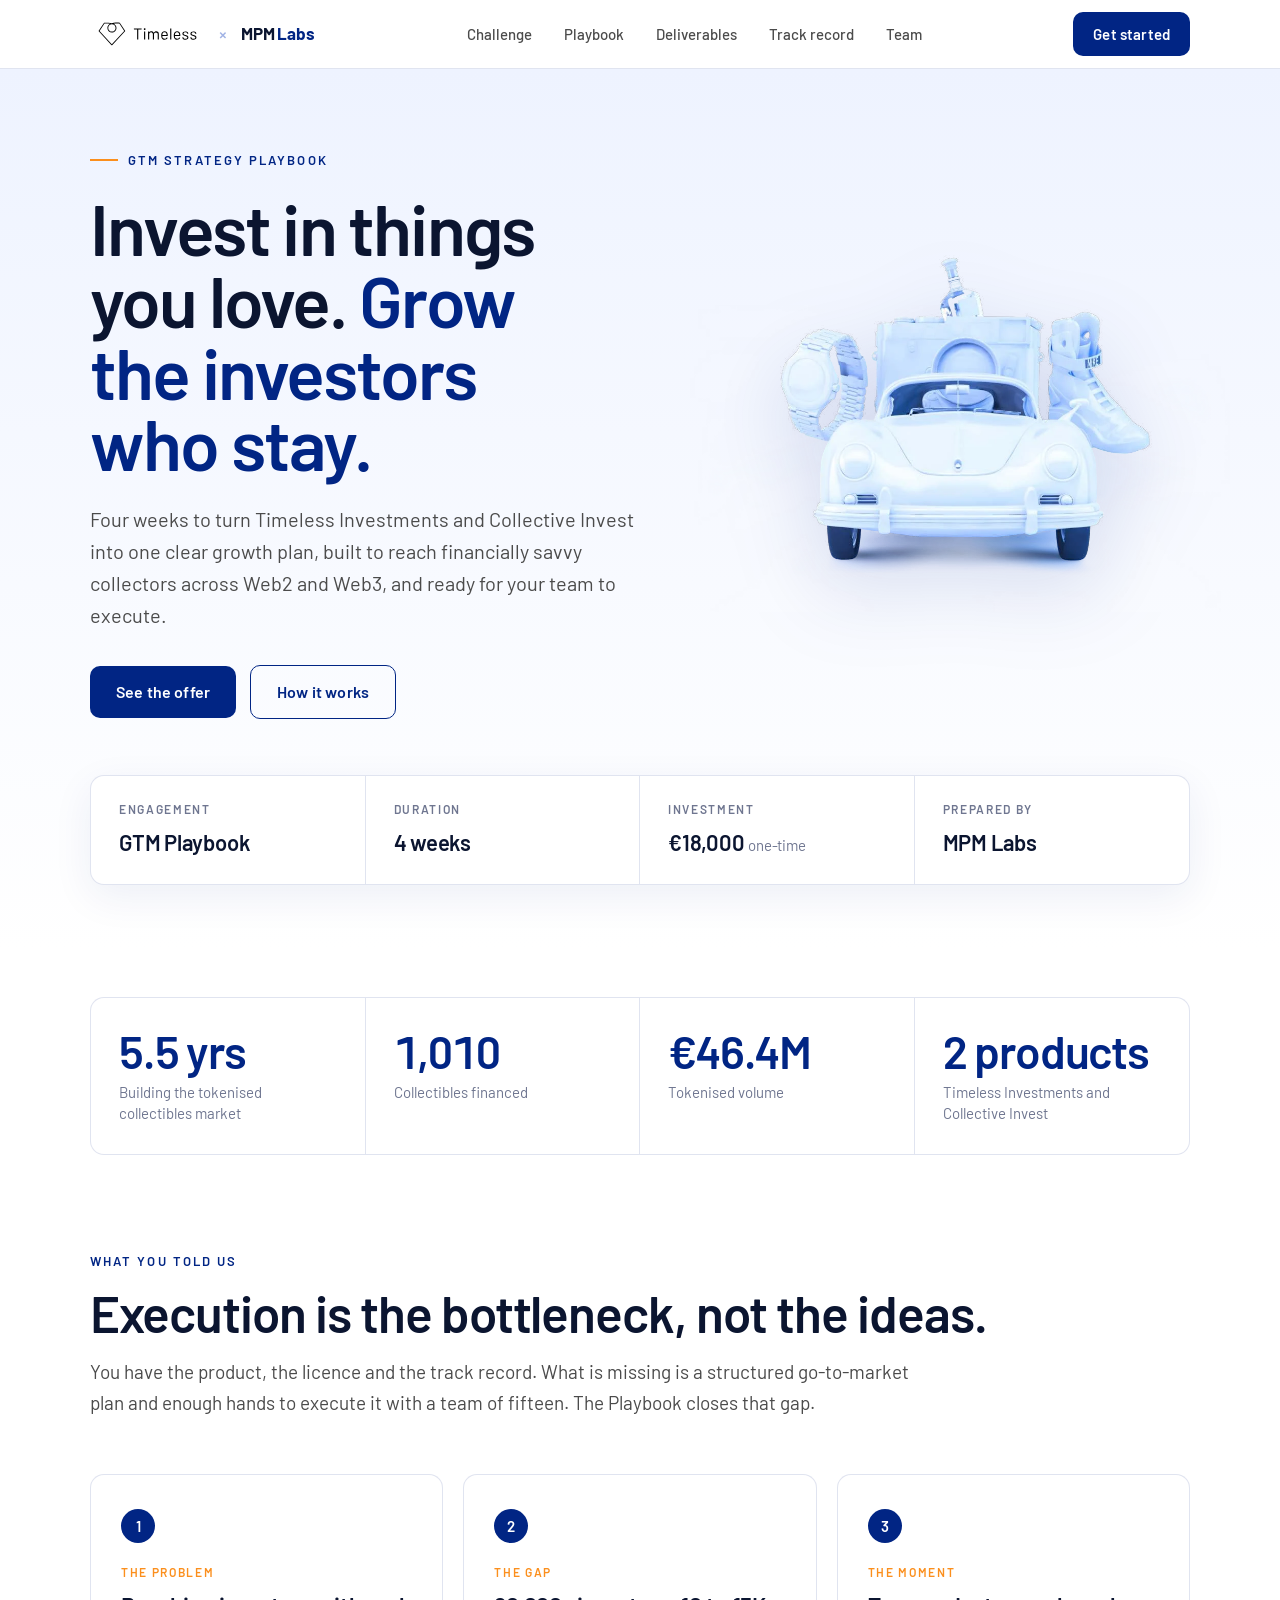
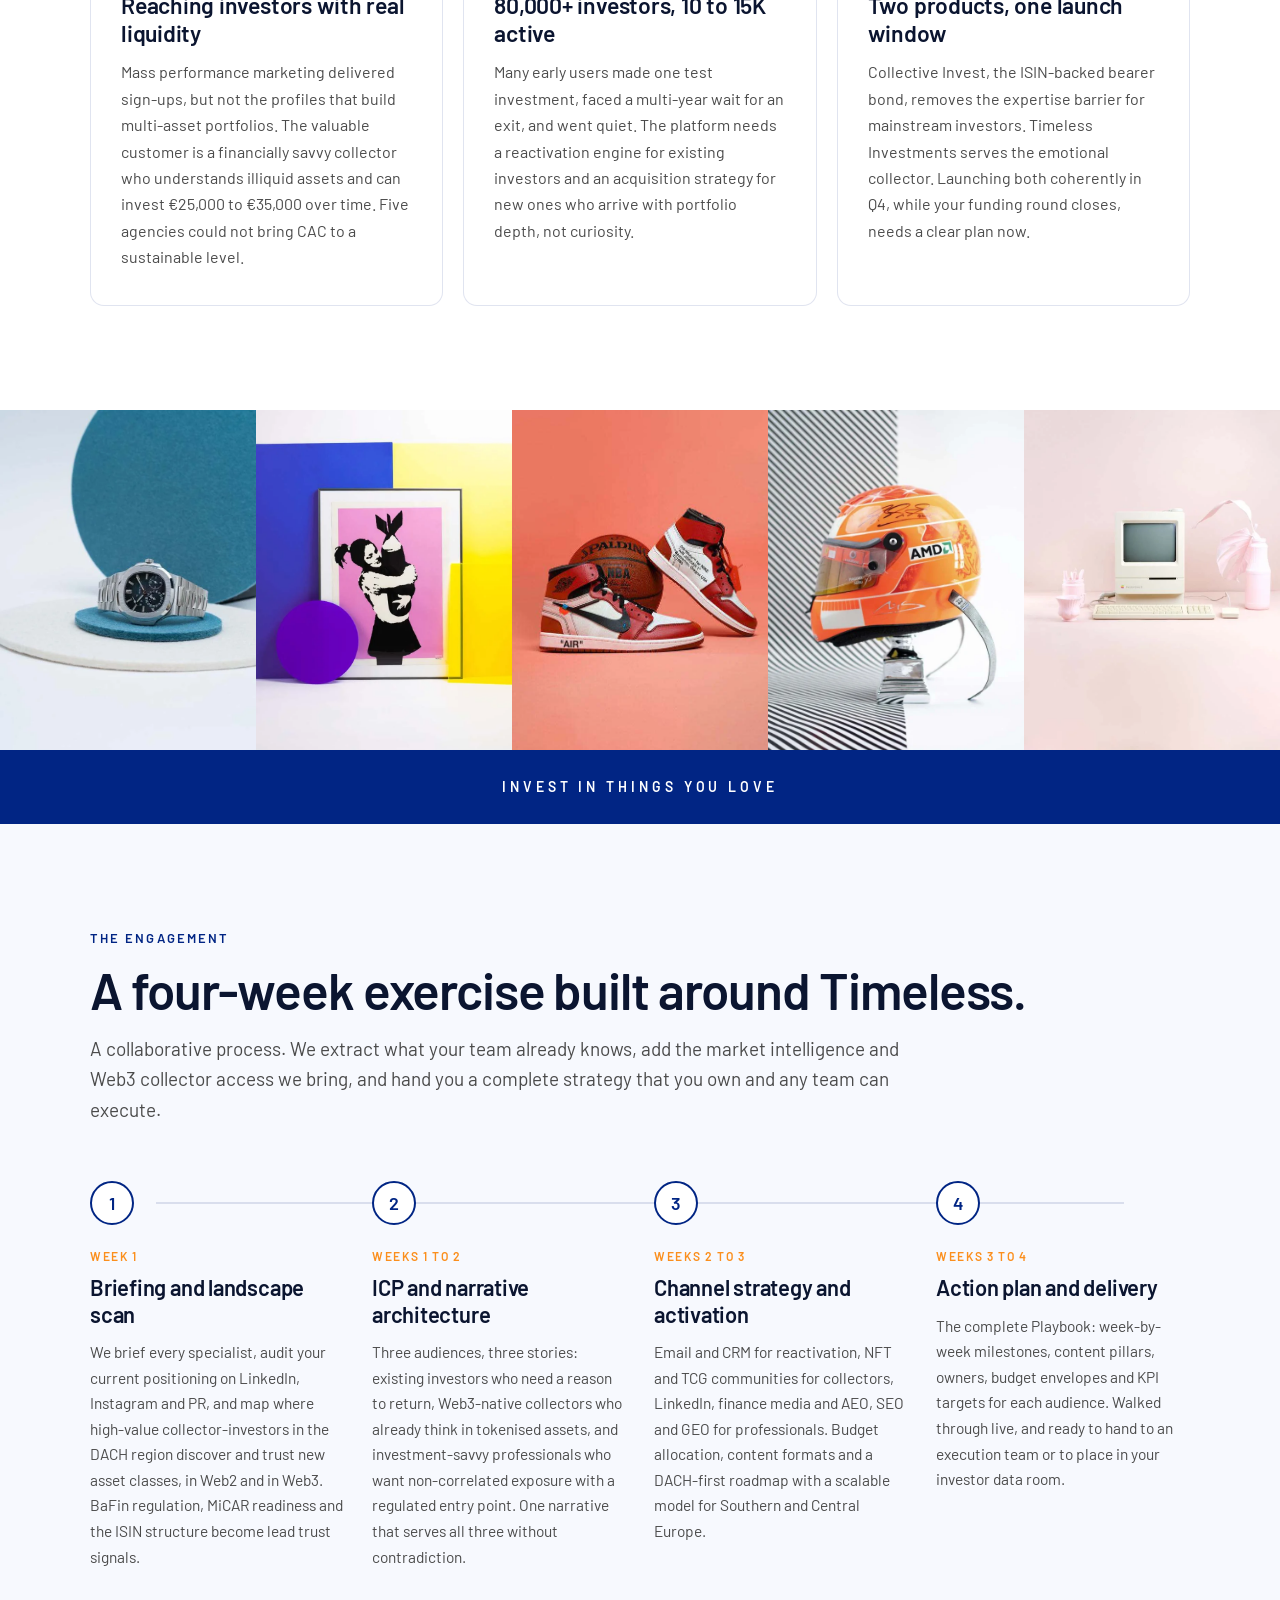
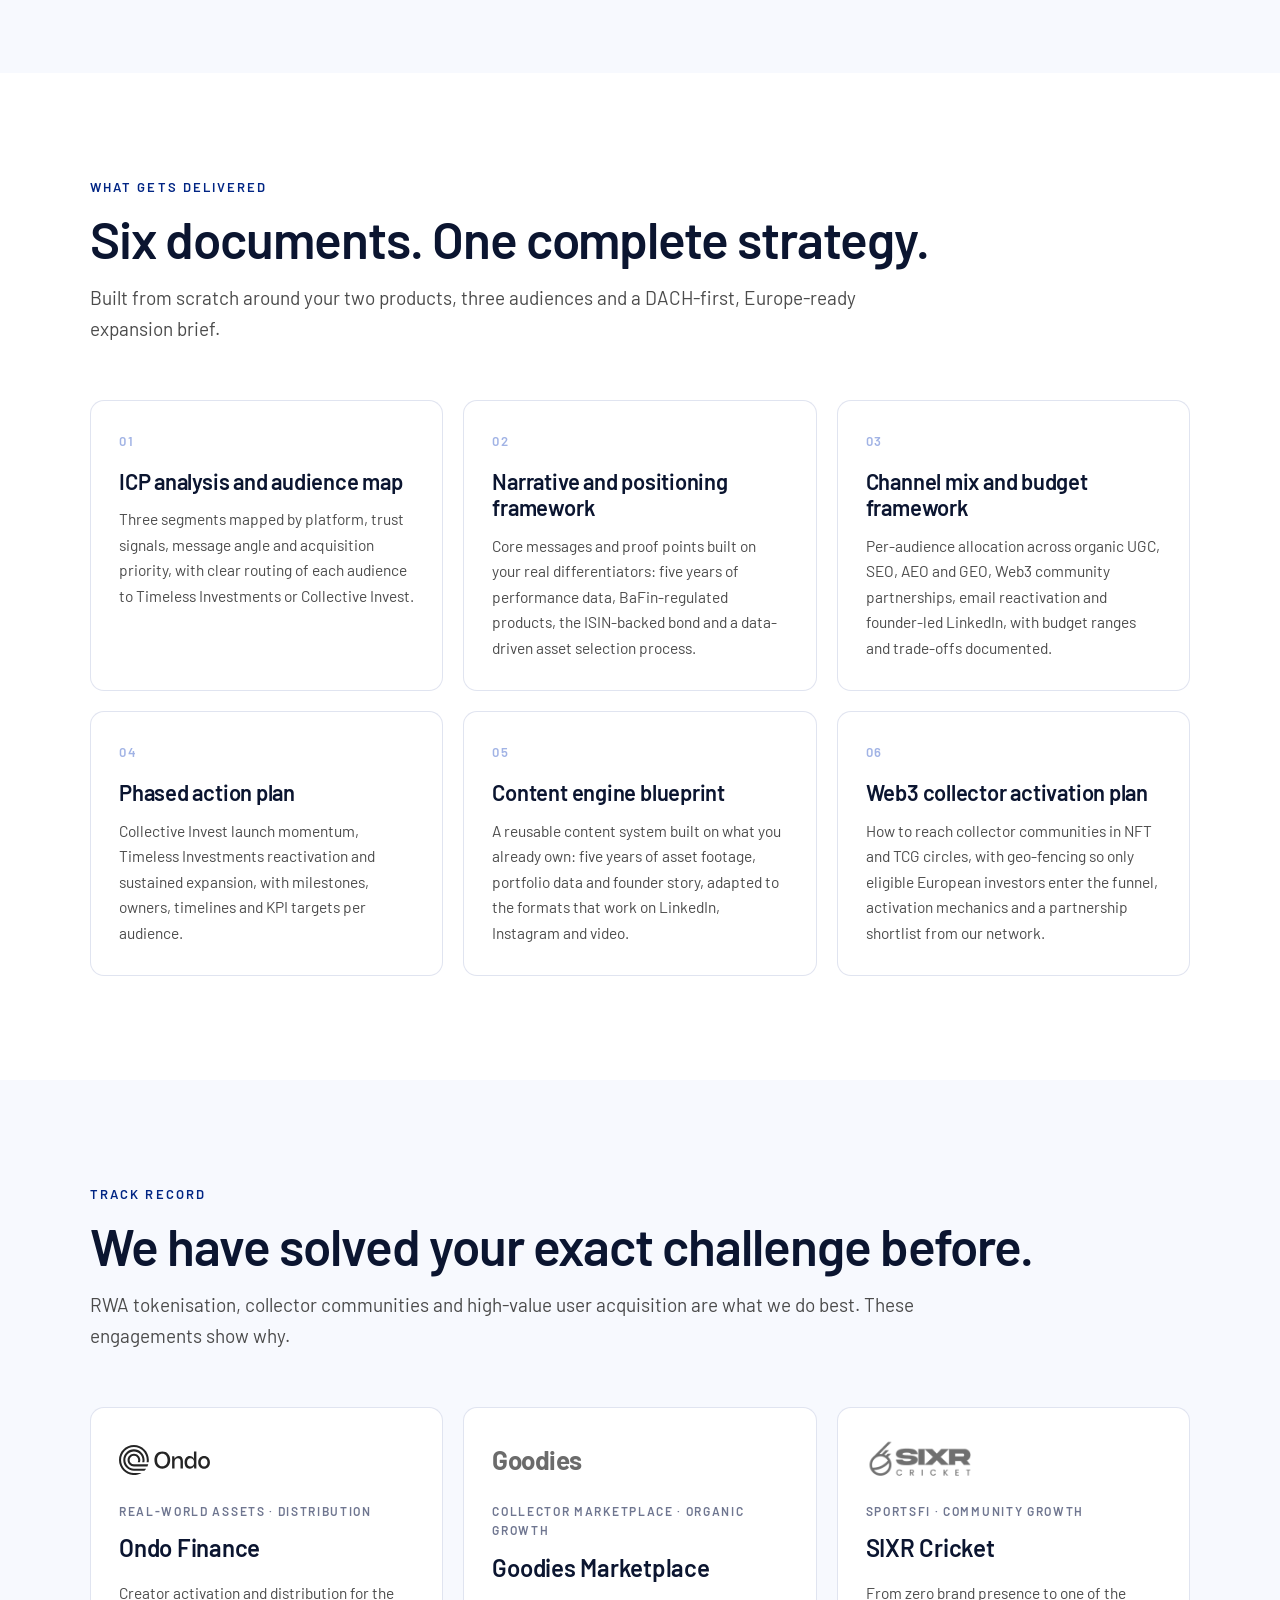
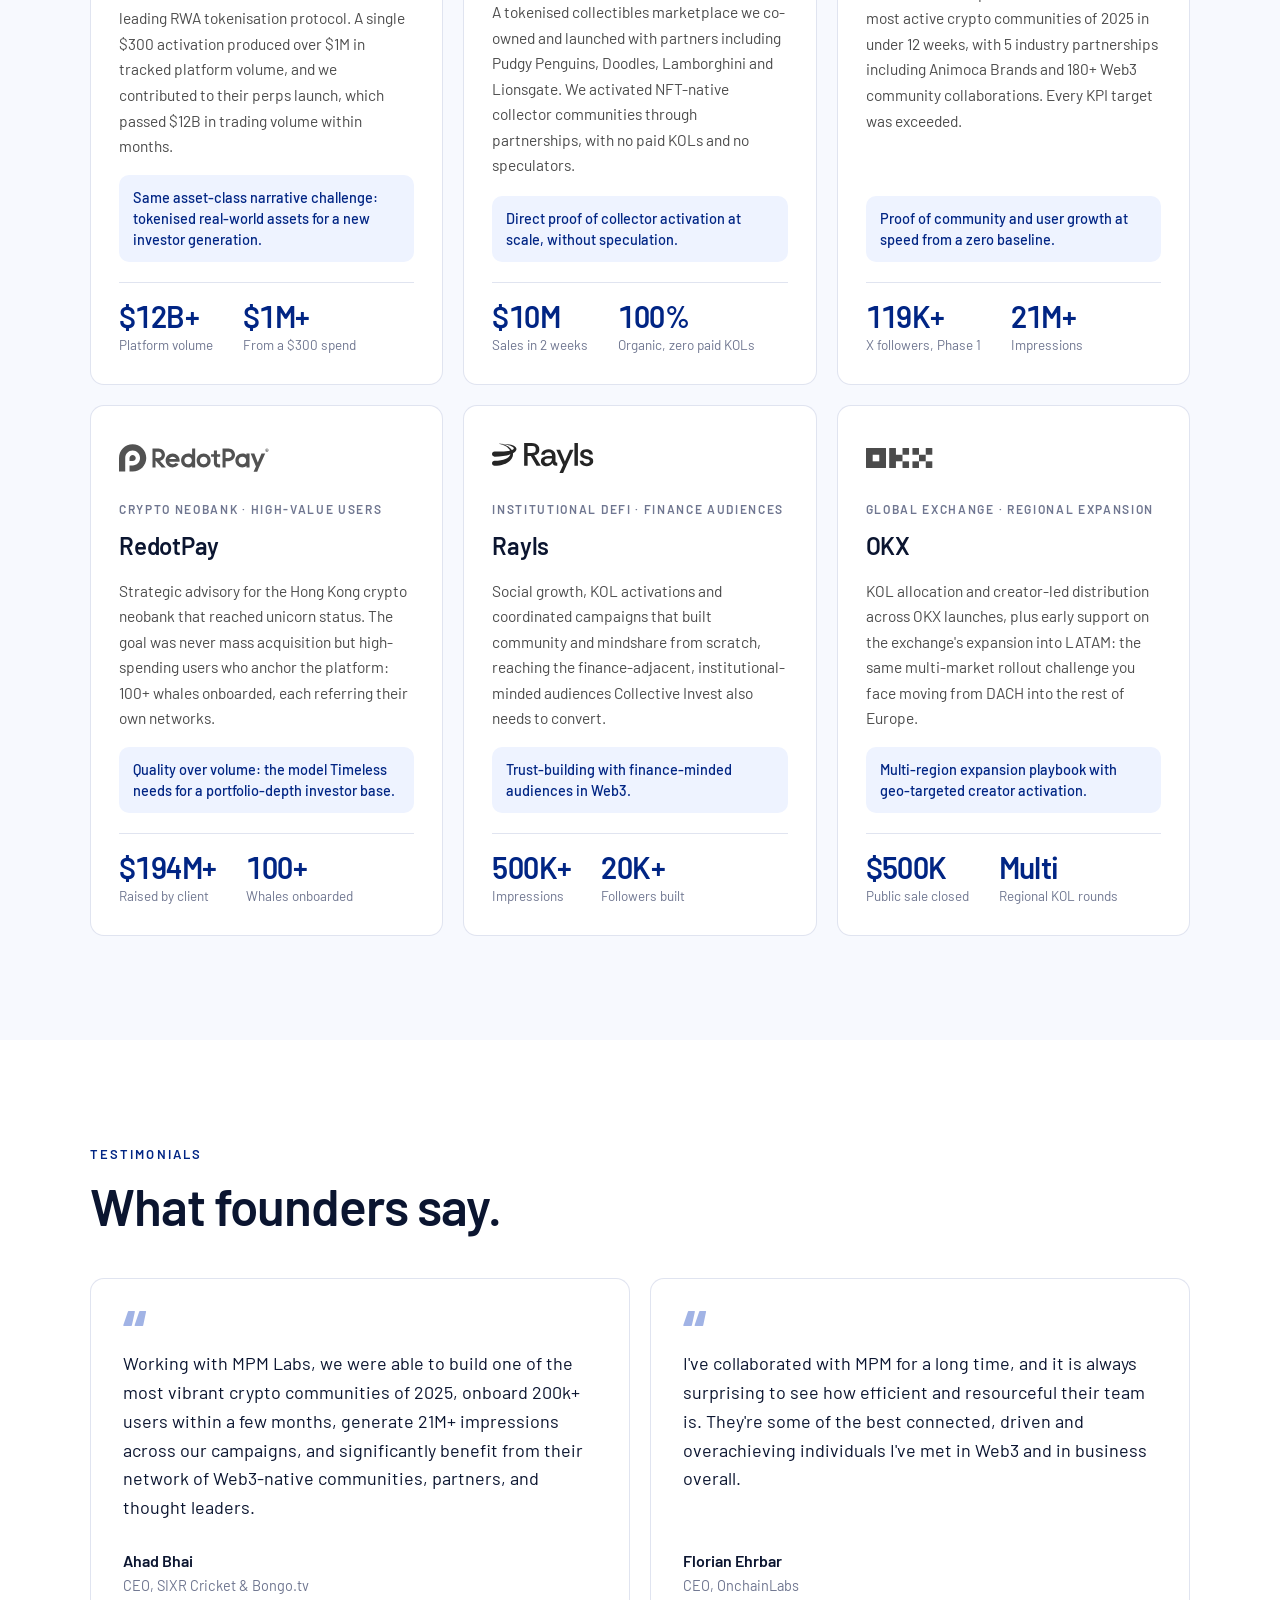
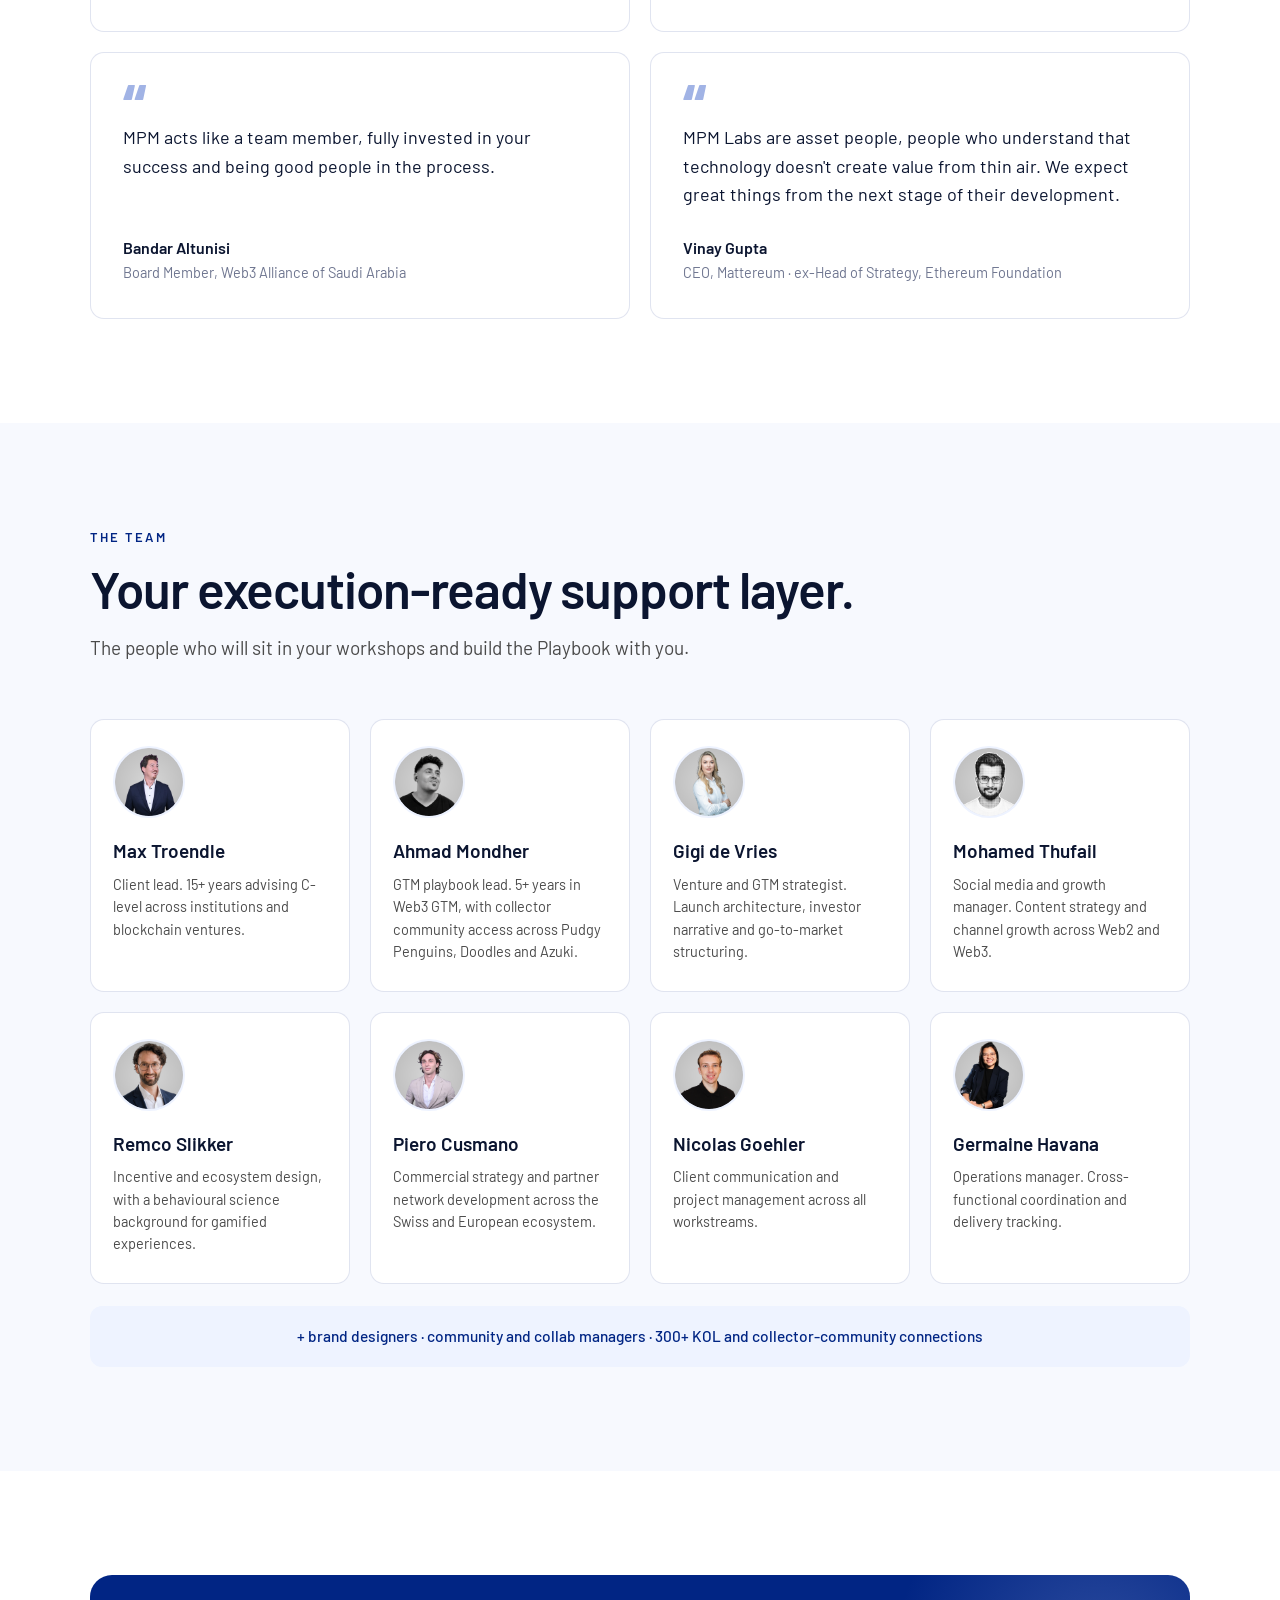
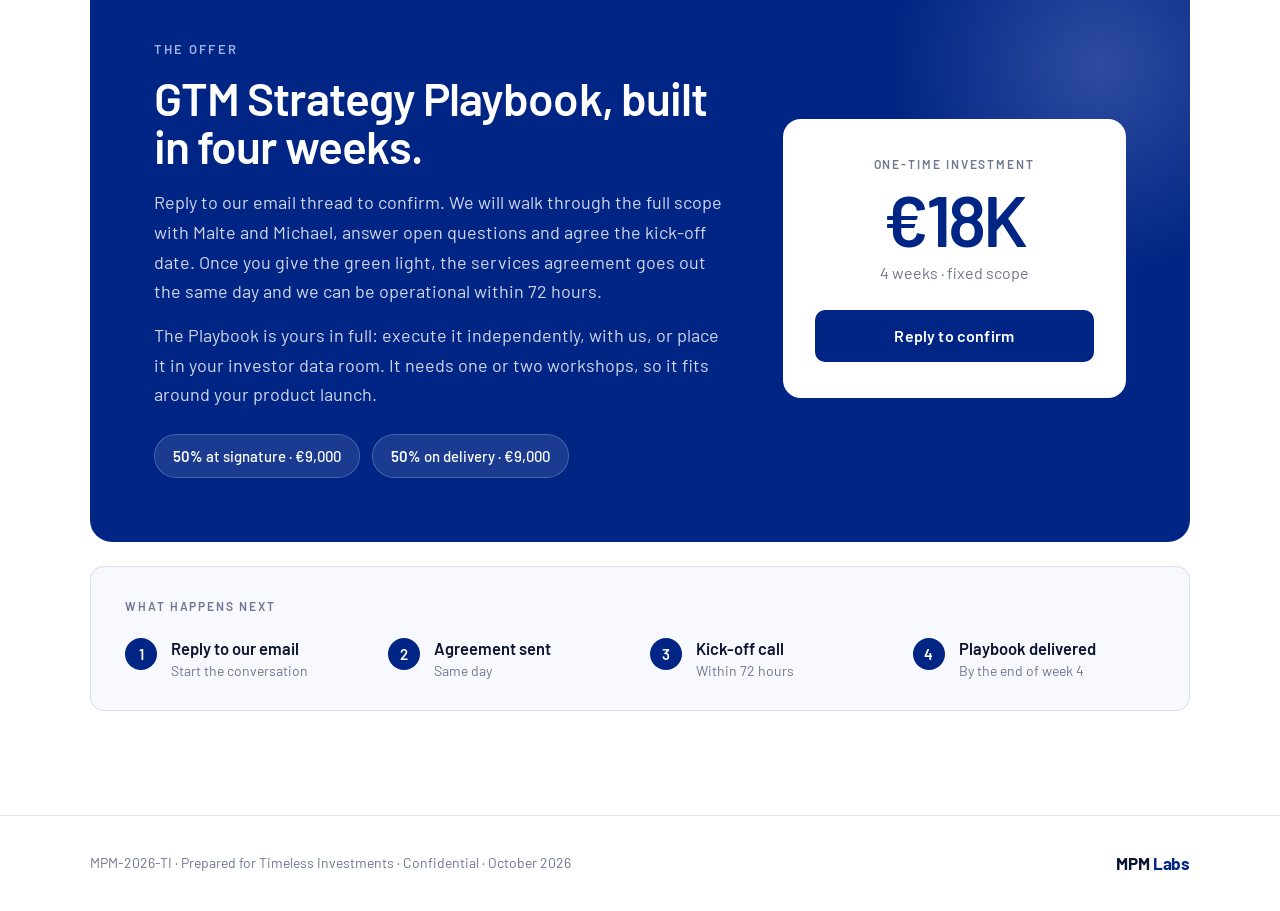
==== commit b3aa0f58: "Rebuild in Timeless brand: Barlow, blue/white theme, real logo and imagery Co-Authored-By: Claude So" ====
--- a/index.html
+++ b/index.html
@@ -4,940 +4,535 @@
 <meta charset="UTF-8">
 <meta name="viewport" content="width=device-width, initial-scale=1">
 <title>GTM Playbook · Timeless Investments</title>
-<link rel="preconnect" href="https://fonts.googleapis.com">
-<link rel="preconnect" href="https://fonts.gstatic.com" crossorigin>
-<link href="https://fonts.googleapis.com/css2?family=Plus+Jakarta+Sans:ital,wght@0,300;0,400;0,500;0,600;0,700;0,800;1,300;1,400&display=swap" rel="stylesheet">
+<meta name="description" content="A four-week GTM Strategy Playbook for Timeless Investments, prepared by MPM Labs.">
+<link rel="icon" type="image/svg+xml" href="media/timeless-icon.svg">
+<link rel="preload" href="fonts/barlow-400.woff2" as="font" type="font/woff2" crossorigin>
+<link rel="preload" href="fonts/barlow-600.woff2" as="font" type="font/woff2" crossorigin>
 <style>
-/* ── TOKENS · dark (Timeless brand palette) ──────────────────────── */
-:root {
-  --bg:         #090f0d;
-  --bg-card:    #0f1916;
-  --bg-raised:  #162520;
-  --fg:         #f0f5f2;
-  --fg-2:       #8fa89f;
-  --fg-muted:   rgba(240,245,242,.58);
-  --fg-3:       #4d6360;
-  --label:      rgba(240,245,242,.36);
-  --teal:       #44c496;
-  --teal-hi:    #5dd6a8;
-  --border:     rgba(255,255,255,.07);
-  --border-mid: rgba(255,255,255,.13);
-  --nav-bg:     rgba(9,15,13,.92);
-  --font: 'Plus Jakarta Sans', -apple-system, BlinkMacSystemFont, 'Helvetica Neue', Arial, sans-serif;
-  --r: 10px;
+@font-face{font-family:'Barlow';src:url(fonts/barlow-400.woff2) format('woff2');font-weight:400;font-style:normal;font-display:swap}
+@font-face{font-family:'Barlow';src:url(fonts/barlow-400i.woff2) format('woff2');font-weight:400;font-style:italic;font-display:swap}
+@font-face{font-family:'Barlow';src:url(fonts/barlow-500.woff2) format('woff2');font-weight:500;font-style:normal;font-display:swap}
+@font-face{font-family:'Barlow';src:url(fonts/barlow-600.woff2) format('woff2');font-weight:600;font-style:normal;font-display:swap}
+@font-face{font-family:'Barlow';src:url(fonts/barlow-700.woff2) format('woff2');font-weight:700;font-style:normal;font-display:swap}
+
+:root{
+  --navy:#012584;
+  --navy-deep:#011a5e;
+  --ink:#0b1530;
+  --body:#4b4b4b;
+  --muted:#6f7690;
+  --peri:#a1b3e5;
+  --mist:#d9deed;
+  --pale:#eef3ff;
+  --paper:#f7f9fe;
+  --white:#fff;
+  --orange:#fb8f1d;
+  --line:rgba(1,37,132,.12);
+  --r:14px;
+  --font:'Barlow',-apple-system,BlinkMacSystemFont,'Helvetica Neue',Arial,sans-serif;
 }
-
-/* ── light override ──────────────────────────────────────────────── */
-@media (prefers-color-scheme: light) {
-  :root:not([data-theme="dark"]) {
-    --bg:         #f2f8f5;
-    --bg-card:    #e4efea;
-    --bg-raised:  #d5e8e0;
-    --fg:         #0a1410;
-    --fg-2:       #3a5a52;
-    --fg-muted:   rgba(10,20,16,.58);
-    --fg-3:       #8fa89f;
-    --label:      rgba(10,20,16,.38);
-    --teal:       #1a9a72;
-    --teal-hi:    #1fb885;
-    --border:     rgba(0,0,0,.09);
-    --border-mid: rgba(0,0,0,.16);
-    --nav-bg:     rgba(242,248,245,.94);
-  }
+*,*::before,*::after{box-sizing:border-box;margin:0;padding:0}
+html{scroll-behavior:smooth;scroll-padding-top:76px}
+body{font-family:var(--font);color:var(--body);background:var(--white);line-height:1.6;font-size:17px;-webkit-font-smoothing:antialiased;overflow-x:hidden}
+a{color:inherit;text-decoration:none}
+img{display:block;max-width:100%}
+.wrap{max-width:1180px;margin:0 auto;padding:0 40px}
+
+/* progress */
+#progress{position:fixed;top:0;left:0;height:3px;width:0;background:var(--orange);z-index:200}
+
+/* nav */
+.nav{position:sticky;top:0;z-index:100;background:rgba(255,255,255,.9);backdrop-filter:blur(16px);-webkit-backdrop-filter:blur(16px);border-bottom:1px solid var(--line)}
+.nav-inner{max-width:1180px;margin:0 auto;padding:0 40px;height:68px;display:flex;align-items:center;justify-content:space-between;gap:24px}
+.brand{display:flex;align-items:center;gap:14px;flex-shrink:0}
+.brand-logo{height:34px;width:auto}
+.brand-x{color:var(--peri);font-size:18px;font-weight:500}
+.brand-mpm{font-size:17px;font-weight:700;color:var(--ink);letter-spacing:-.01em}
+.brand-mpm em{font-style:normal;color:var(--navy)}
+.nav-links{display:flex;gap:4px;overflow-x:auto;scrollbar-width:none}
+.nav-links::-webkit-scrollbar{display:none}
+.nav-links a{padding:8px 14px;border-radius:8px;font-size:15px;font-weight:500;color:var(--body);white-space:nowrap;transition:background .15s,color .15s}
+.nav-links a:hover,.nav-links a.active{background:var(--pale);color:var(--navy)}
+.btn{display:inline-flex;align-items:center;justify-content:center;gap:8px;padding:13px 26px;border-radius:10px;background:var(--navy);color:#fff;font-weight:600;font-size:16px;letter-spacing:.01em;transition:background .15s,transform .15s;border:0;cursor:pointer}
+.btn:hover{background:var(--navy-deep);transform:translateY(-1px)}
+.btn-sm{padding:10px 20px;font-size:15px}
+.btn-ghost{background:transparent;color:var(--navy);border:1.5px solid var(--navy)}
+.btn-ghost:hover{background:var(--navy);color:#fff}
+.btn-light{background:#fff;color:var(--navy)}
+.btn-light:hover{background:var(--pale);color:var(--navy-deep)}
+
+/* hero */
+.hero{background:linear-gradient(180deg,var(--pale) 0%,#fff 100%);position:relative;overflow:hidden}
+.hero-inner{max-width:1180px;margin:0 auto;padding:72px 40px 56px;display:grid;grid-template-columns:1.05fr .95fr;gap:32px;align-items:center}
+.eyebrow{display:inline-flex;align-items:center;gap:10px;font-size:13px;font-weight:600;letter-spacing:.16em;text-transform:uppercase;color:var(--navy);margin-bottom:22px}
+.eyebrow::before{content:'';width:28px;height:2px;background:var(--orange)}
+h1{font-size:clamp(44px,5.6vw,80px);font-weight:600;line-height:1;letter-spacing:-.025em;color:var(--ink);margin-bottom:24px;text-wrap:balance}
+h1 em{font-style:normal;color:var(--navy)}
+.hero-sub{font-size:20px;line-height:1.6;color:var(--body);max-width:34em;margin-bottom:34px}
+.hero-cta{display:flex;gap:14px;flex-wrap:wrap;align-items:center}
+.hero-art{position:relative;overflow:visible}
+.hero-art img{width:128%;max-width:none;margin-left:-14%;height:auto;filter:drop-shadow(0 30px 40px rgba(1,37,132,.14))}
+.hero-meta{max-width:1180px;margin:0 auto;padding:0 40px 64px}
+.meta-card{background:#fff;border:1px solid var(--line);border-radius:var(--r);box-shadow:0 12px 40px rgba(1,37,132,.07);display:grid;grid-template-columns:repeat(4,1fr)}
+.meta-item{padding:24px 28px;border-right:1px solid var(--line)}
+.meta-item:last-child{border-right:0}
+.meta-label{font-size:12px;font-weight:600;letter-spacing:.14em;text-transform:uppercase;color:var(--muted);margin-bottom:6px}
+.meta-value{font-size:22px;font-weight:600;color:var(--ink);letter-spacing:-.01em}
+.meta-value small{font-size:15px;font-weight:400;color:var(--muted)}
+
+/* sections */
+.section{padding:104px 0}
+.section.tint{background:var(--paper)}
+.sec-eyebrow{font-size:13px;font-weight:600;letter-spacing:.16em;text-transform:uppercase;color:var(--navy);margin-bottom:14px}
+.sec-title{font-size:clamp(34px,4vw,56px);font-weight:600;line-height:1.04;letter-spacing:-.02em;color:var(--ink);margin-bottom:18px;text-wrap:balance;max-width:20em}
+.sec-sub{font-size:19px;color:var(--body);max-width:44em;margin-bottom:56px}
+.center{text-align:center}.center .sec-title,.center .sec-sub{margin-left:auto;margin-right:auto}
+
+/* stats */
+.stats{display:grid;grid-template-columns:repeat(4,1fr);gap:0;border:1px solid var(--line);border-radius:var(--r);background:#fff;overflow:hidden;margin-top:-8px}
+.stat{padding:30px 28px;border-right:1px solid var(--line)}
+.stat:last-child{border-right:0}
+.stat-val{font-size:clamp(34px,3.6vw,48px);font-weight:600;letter-spacing:-.025em;color:var(--navy);line-height:1;margin-bottom:8px;font-variant-numeric:tabular-nums}
+.stat-lbl{font-size:15px;color:var(--muted);line-height:1.4}
+
+/* challenge */
+.cards-3{display:grid;grid-template-columns:repeat(3,1fr);gap:20px}
+.card{background:#fff;border:1px solid var(--line);border-radius:var(--r);padding:34px 30px;transition:box-shadow .2s,border-color .2s,transform .2s}
+.card:hover{box-shadow:0 18px 44px rgba(1,37,132,.1);border-color:var(--peri);transform:translateY(-2px)}
+.tint .card{background:#fff}
+.card-num{display:inline-flex;align-items:center;justify-content:center;width:34px;height:34px;border-radius:50%;background:var(--navy);color:#fff;font-size:15px;font-weight:600;margin-bottom:20px}
+.card-kicker{font-size:12px;font-weight:600;letter-spacing:.14em;text-transform:uppercase;color:var(--orange);margin-bottom:10px}
+.card-title{font-size:23px;font-weight:600;line-height:1.2;letter-spacing:-.01em;color:var(--ink);margin-bottom:12px}
+.card-body{font-size:16px;color:var(--body);line-height:1.65}
+
+/* gallery band */
+.band{background:var(--navy);padding:0;overflow:hidden}
+.band-grid{display:grid;grid-template-columns:repeat(5,1fr);grid-template-rows:340px}
+.band-grid img{width:100%;height:100%;object-fit:cover}
+.band-cap{background:var(--navy);color:#fff;text-align:center;padding:26px 24px;font-size:14px;font-weight:600;letter-spacing:.28em;text-transform:uppercase}
+
+/* steps */
+.steps{display:grid;grid-template-columns:repeat(4,1fr);gap:28px;position:relative}
+.steps::before{content:'';position:absolute;top:21px;left:6%;right:6%;height:2px;background:var(--mist)}
+.step{position:relative;padding-top:0}
+.step-dot{position:relative;z-index:1;width:44px;height:44px;border-radius:50%;background:#fff;border:2px solid var(--navy);color:var(--navy);display:flex;align-items:center;justify-content:center;font-size:18px;font-weight:600;margin-bottom:22px}
+.step-week{font-size:12px;font-weight:600;letter-spacing:.14em;text-transform:uppercase;color:var(--orange);margin-bottom:8px}
+.step-title{font-size:22px;font-weight:600;line-height:1.2;color:var(--ink);margin-bottom:12px;letter-spacing:-.01em}
+.step-body{font-size:15.5px;color:var(--body);line-height:1.65}
+
+/* deliverables */
+.del-grid{display:grid;grid-template-columns:repeat(3,1fr);gap:20px}
+.del{background:#fff;border:1px solid var(--line);border-radius:var(--r);padding:30px 28px;display:flex;flex-direction:column;transition:box-shadow .2s,border-color .2s,transform .2s}
+.del:hover{box-shadow:0 18px 44px rgba(1,37,132,.1);border-color:var(--peri);transform:translateY(-2px)}
+.del-idx{font-size:13px;font-weight:600;letter-spacing:.12em;color:var(--peri);margin-bottom:16px}
+.del-title{font-size:22px;font-weight:600;line-height:1.2;color:var(--ink);margin-bottom:12px;letter-spacing:-.01em}
+.del-body{font-size:15.5px;color:var(--body);line-height:1.65}
+
+/* cases */
+.case-grid{display:grid;grid-template-columns:repeat(3,1fr);gap:20px}
+.case{background:#fff;border:1px solid var(--line);border-radius:var(--r);padding:30px 28px;display:flex;flex-direction:column;transition:box-shadow .2s,border-color .2s,transform .2s}
+.case:hover{box-shadow:0 18px 44px rgba(1,37,132,.1);border-color:var(--peri);transform:translateY(-2px)}
+.case-logo{height:44px;display:flex;align-items:center;margin-bottom:20px}
+.case-logo img{height:30px;width:auto;max-width:150px;filter:grayscale(1);opacity:.85}
+.case-logo img.is-white{filter:brightness(0);opacity:.7}
+.case-logo img.tall{height:42px}
+.case-logo .wordmark{font-size:26px;font-weight:700;letter-spacing:-.02em;color:#6b6b6b}
+.case-tag{font-size:12px;font-weight:600;letter-spacing:.14em;text-transform:uppercase;color:var(--muted);margin-bottom:8px}
+.case-name{font-size:24px;font-weight:600;color:var(--ink);margin-bottom:12px;letter-spacing:-.01em}
+.case-desc{font-size:15.5px;line-height:1.65;flex:1}
+.case-rel{margin-top:16px;padding:12px 14px;background:var(--pale);border-radius:10px;font-size:14.5px;font-weight:500;color:var(--navy);line-height:1.45}
+.case-metrics{display:flex;gap:30px;margin-top:20px;padding-top:18px;border-top:1px solid var(--line)}
+.cm-val{font-size:30px;font-weight:600;color:var(--navy);letter-spacing:-.02em;line-height:1;margin-bottom:5px;font-variant-numeric:tabular-nums}
+.cm-lbl{font-size:13.5px;color:var(--muted);line-height:1.35}
+
+/* testimonials */
+.quote-grid{display:grid;grid-template-columns:1fr 1fr;gap:20px}
+.quote{background:#fff;border:1px solid var(--line);border-radius:var(--r);padding:34px 32px;display:flex;flex-direction:column;justify-content:space-between}
+.quote-mark{font-size:64px;line-height:.6;font-weight:700;color:var(--peri);height:30px;margin-bottom:6px}
+.quote-q{font-size:18px;line-height:1.6;color:var(--ink);margin-bottom:26px}
+.quote-name{font-size:16px;font-weight:600;color:var(--ink)}
+.quote-role{font-size:14.5px;color:var(--muted)}
+
+/* team */
+.team-grid{display:grid;grid-template-columns:repeat(4,1fr);gap:20px}
+.person{background:#fff;border:1px solid var(--line);border-radius:var(--r);padding:26px 22px 28px}
+.person-photo{width:72px;height:72px;border-radius:50%;overflow:hidden;margin-bottom:18px;background:var(--mist);border:2px solid var(--pale)}
+.person-photo img{width:100%;height:100%;object-fit:cover}
+.person-name{font-size:19px;font-weight:600;color:var(--ink);margin-bottom:6px}
+.person-role{font-size:14.5px;line-height:1.55;color:var(--body)}
+.team-ext{margin-top:22px;padding:18px 24px;background:var(--pale);border-radius:12px;font-size:15.5px;color:var(--navy);font-weight:500;text-align:center}
+
+/* offer */
+.offer{background:var(--navy);color:#fff;border-radius:22px;padding:64px;display:grid;grid-template-columns:1.25fr .75fr;gap:56px;align-items:center;position:relative;overflow:hidden}
+.offer::after{content:'';position:absolute;right:-120px;top:-120px;width:420px;height:420px;border-radius:50%;background:radial-gradient(circle,rgba(161,179,229,.28),transparent 70%);pointer-events:none}
+.offer .sec-eyebrow{color:var(--peri)}
+.offer h2{font-size:clamp(32px,3.6vw,48px);font-weight:600;line-height:1.05;letter-spacing:-.02em;margin-bottom:18px;color:#fff}
+.offer p{font-size:18px;color:rgba(255,255,255,.82);line-height:1.65;margin-bottom:14px;max-width:34em}
+.pills{display:flex;gap:12px;flex-wrap:wrap;margin-top:24px}
+.pill{background:rgba(255,255,255,.1);border:1px solid rgba(255,255,255,.2);border-radius:100px;padding:9px 18px;font-size:15px;font-weight:500}
+.pill b{font-weight:600;color:#fff}
+.price-box{background:#fff;border-radius:18px;padding:36px 32px;color:var(--ink);text-align:center;position:relative;z-index:1}
+.price-lbl{font-size:12px;font-weight:600;letter-spacing:.16em;text-transform:uppercase;color:var(--muted);margin-bottom:8px}
+.price-val{font-size:72px;font-weight:600;color:var(--navy);letter-spacing:-.04em;line-height:1;margin-bottom:6px}
+.price-sub{font-size:16px;color:var(--muted);margin-bottom:24px}
+.price-box .btn{width:100%}
+.next{margin-top:24px;background:var(--paper);border:1px solid var(--line);border-radius:var(--r);padding:30px 34px}
+.next-lbl{font-size:12px;font-weight:600;letter-spacing:.16em;text-transform:uppercase;color:var(--muted);margin-bottom:22px}
+.next-steps{display:grid;grid-template-columns:repeat(4,1fr);gap:20px}
+.ns{display:flex;gap:14px;align-items:flex-start}
+.ns-n{flex:0 0 32px;height:32px;border-radius:50%;background:var(--navy);color:#fff;font-weight:600;font-size:15px;display:flex;align-items:center;justify-content:center}
+.ns-t{font-size:16.5px;font-weight:600;color:var(--ink);line-height:1.3}
+.ns-s{display:block;font-size:14px;font-weight:400;color:var(--muted);margin-top:2px}
+
+footer{border-top:1px solid var(--line);padding:34px 0;font-size:14px;color:var(--muted)}
+.foot{display:flex;justify-content:space-between;gap:16px;flex-wrap:wrap;align-items:center}
+.foot img{height:22px;width:auto;opacity:.85}
+
+/* responsive */
+@media (max-width:980px){
+  .wrap,.nav-inner,.hero-inner,.hero-meta{padding-left:22px;padding-right:22px}
+  .nav-links{display:none}
+  .hero-inner{grid-template-columns:1fr;padding-top:44px;padding-bottom:28px}
+  .hero-art{max-width:520px;margin:0 auto}
+  .hero-art img{width:112%;margin-left:-6%}
+  .meta-card,.stats{grid-template-columns:1fr 1fr}
+  .meta-item:nth-child(2),.stat:nth-child(2){border-right:0}
+  .meta-item:nth-child(-n+2),.stat:nth-child(-n+2){border-bottom:1px solid var(--line)}
+  .section{padding:68px 0}
+  .cards-3,.del-grid,.case-grid{grid-template-columns:1fr}
+  .steps{grid-template-columns:1fr;gap:34px}
+  .steps::before{display:none}
+  .band-grid{grid-template-columns:repeat(3,1fr);grid-template-rows:240px}
+  .band-grid img:nth-child(n+4){display:none}
+  .quote-grid{grid-template-columns:1fr}
+  .team-grid{grid-template-columns:1fr 1fr}
+  .offer{grid-template-columns:1fr;padding:38px 26px;gap:34px}
+  .next-steps{grid-template-columns:1fr 1fr}
 }
-:root[data-theme="light"] {
-  --bg:         #f2f8f5;
-  --bg-card:    #e4efea;
-  --bg-raised:  #d5e8e0;
-  --fg:         #0a1410;
-  --fg-2:       #3a5a52;
-  --fg-muted:   rgba(10,20,16,.58);
-  --fg-3:       #8fa89f;
-  --label:      rgba(10,20,16,.38);
-  --teal:       #1a9a72;
-  --teal-hi:    #1fb885;
-  --border:     rgba(0,0,0,.09);
-  --border-mid: rgba(0,0,0,.16);
-  --nav-bg:     rgba(242,248,245,.94);
-}
-:root[data-theme="dark"] {
-  --bg:         #090f0d;
-  --bg-card:    #0f1916;
-  --bg-raised:  #162520;
-  --fg:         #f0f5f2;
-  --fg-2:       #8fa89f;
-  --fg-muted:   rgba(240,245,242,.58);
-  --fg-3:       #4d6360;
-  --label:      rgba(240,245,242,.36);
-  --teal:       #44c496;
-  --teal-hi:    #5dd6a8;
-  --border:     rgba(255,255,255,.07);
-  --border-mid: rgba(255,255,255,.13);
-  --nav-bg:     rgba(9,15,13,.92);
-}
-
-/* ── BASE ────────────────────────────────────────────────────────── */
-*, *::before, *::after { box-sizing: border-box; margin: 0; padding: 0; }
-html { scroll-behavior: smooth; }
-body {
-  font-family: var(--font);
-  background: var(--bg);
-  color: var(--fg);
-  line-height: 1.6;
-  -webkit-font-smoothing: antialiased;
-  overflow-x: hidden;
-}
-a { color: inherit; text-decoration: none; }
-ul { list-style: none; }
-
-/* ── PROGRESS ────────────────────────────────────────────────────── */
-#progress {
-  position: fixed; top: 0; left: 0; height: 2px; width: 0;
-  background: var(--teal); z-index: 999; transition: width .06s linear;
-}
-
-/* ── NAV ─────────────────────────────────────────────────────────── */
-.nav {
-  position: fixed; top: 0; left: 0; right: 0; z-index: 100;
-  transform: translateY(-100%); transition: transform .28s ease;
-  background: var(--nav-bg); border-bottom: 1px solid var(--border);
-  backdrop-filter: blur(24px); -webkit-backdrop-filter: blur(24px);
-}
-.nav.show { transform: translateY(0); }
-.nav-inner {
-  max-width: 1120px; margin: 0 auto; padding: 0 52px; height: 52px;
-  display: flex; align-items: center; justify-content: space-between; gap: 24px;
-}
-.nav-logo-wrap { display: flex; align-items: center; gap: 12px; flex-shrink: 0; }
-.nav-logo { font-size: 14px; font-weight: 600; letter-spacing: -.01em; color: var(--fg); }
-.nav-logo em { color: var(--teal); font-style: normal; }
-.nav-sep { width: 1px; height: 16px; background: var(--border-mid); }
-.nav-client-logo { display: flex; align-items: center; gap: 6px; }
-.nav-client-icon { width: 18px; height: 18px; color: var(--teal); }
-.nav-client-name { font-size: 13px; font-weight: 600; color: var(--fg-2); }
-.nav-links { display: flex; gap: 0; overflow-x: auto; scrollbar-width: none; }
-.nav-links::-webkit-scrollbar { display: none; }
-.nav-links a {
-  display: block; padding: 5px 12px; font-size: 13px; font-weight: 400;
-  color: var(--fg-2); border-radius: 6px; white-space: nowrap;
-  transition: color .12s, background .12s;
-}
-.nav-links a:hover, .nav-links a.active { color: var(--fg); background: rgba(68,196,150,.1); }
-
-/* ── COVER ───────────────────────────────────────────────────────── */
-.cover {
-  min-height: 100vh;
-  display: grid; grid-template-rows: auto 1fr auto;
-  padding: 52px 64px 72px;
-  background: var(--bg);
-  position: relative; overflow: hidden;
-}
-.cover-haze {
-  position: absolute; bottom: -20%; left: -10%;
-  width: 70%; height: 80%;
-  background: radial-gradient(ellipse at center, rgba(68,196,150,.06) 0%, transparent 65%);
-  pointer-events: none;
-}
-.cover-haze-2 {
-  position: absolute; top: -15%; right: -5%;
-  width: 50%; height: 60%;
-  background: radial-gradient(ellipse at center, rgba(22,37,32,.7) 0%, transparent 70%);
-  pointer-events: none;
-}
-
-.cover-top {
-  display: flex; justify-content: space-between; align-items: flex-start;
-  position: relative; z-index: 1;
-}
-.cover-top-left { display: flex; flex-direction: column; gap: 3px; }
-.cover-wordmark { font-size: 15px; font-weight: 700; letter-spacing: -.01em; }
-.cover-wordmark em { color: var(--teal); font-style: normal; }
-.cover-sub-line { font-size: 11px; font-weight: 400; color: var(--fg-3); letter-spacing: .04em; text-transform: uppercase; }
-.cover-top-right { display: flex; align-items: flex-start; gap: 20px; }
-.cover-client-logo { display: flex; align-items: center; gap: 10px; }
-.cover-client-icon { width: 26px; height: 26px; color: var(--teal); opacity: .75; }
-.cover-client-name { font-size: 16px; font-weight: 700; letter-spacing: -.01em; color: var(--fg-2); opacity: .7; }
-.cover-ref { text-align: right; }
-.cover-ref-id { font-size: 10px; font-weight: 500; letter-spacing: .08em; text-transform: uppercase; color: var(--fg-3); margin-bottom: 6px; }
-.cover-badge {
-  display: inline-block; font-size: 9px; font-weight: 700;
-  letter-spacing: .1em; text-transform: uppercase;
-  color: var(--teal); border: 1px solid rgba(68,196,150,.35);
-  border-radius: 100px; padding: 3px 10px;
-}
-
-.cover-body {
-  display: flex; flex-direction: column; justify-content: flex-end;
-  position: relative; z-index: 1; padding-top: 48px;
-}
-.cover-text { display: flex; flex-direction: column; justify-content: flex-end; }
-.cover-eyebrow {
-  font-size: 11px; font-weight: 500; letter-spacing: .1em;
-  text-transform: uppercase; color: var(--label); margin-bottom: 28px;
-}
-.cover-title {
-  font-size: clamp(52px, 7vw, 96px);
-  font-weight: 800;
-  letter-spacing: -.03em;
-  line-height: .95;
-  color: var(--fg);
-  text-wrap: balance;
-  margin-bottom: 28px;
-  max-width: 820px;
-}
-.cover-title em {
-  font-style: normal;
-  background: linear-gradient(90deg, #44c496 0%, #7de8c0 40%, #5dd6a8 65%, #44c496 100%);
-  background-size: 200% auto;
-  -webkit-background-clip: text;
-  -webkit-text-fill-color: transparent;
-  background-clip: text;
-  animation: teal-shimmer 3s linear infinite;
-}
-@keyframes teal-shimmer {
-  0%   { background-position: 0% center; }
-  100% { background-position: 200% center; }
-}
-.cover-line { display: block; overflow: hidden; padding-bottom: 0.18em; margin-bottom: -0.18em; }
-.cover-line-inner {
-  display: block;
-  transform: translateY(110%);
-  animation: line-reveal 0.9s cubic-bezier(0.22, 1, 0.36, 1) forwards;
-}
-.cover-line:nth-child(2) .cover-line-inner { animation-delay: 0.12s; }
-.cover-line:nth-child(3) .cover-line-inner { animation-delay: 0.24s; }
-@keyframes line-reveal { to { transform: translateY(0); } }
-.cover-rule { width: 36px; height: 2px; background: var(--teal); border-radius: 1px; margin-bottom: 28px; }
-.cover-subtitle {
-  font-size: 16px; font-weight: 400; color: var(--fg-2);
-  max-width: 52ch; line-height: 1.72; margin-bottom: 52px;
-}
-.cover-meta { display: flex; gap: 40px; flex-wrap: wrap; }
-.cm-label { font-size: 10px; font-weight: 600; letter-spacing: .08em; text-transform: uppercase; color: var(--fg-3); margin-bottom: 5px; }
-.cm-value { font-size: 14px; font-weight: 400; color: var(--fg-muted); }
-
-/* ── WRAP & SECTION ──────────────────────────────────────────────── */
-.wrap { max-width: 1120px; margin: 0 auto; padding: 0 64px; }
-.section { padding: 88px 0; border-top: 1px solid var(--border); }
-.sec-label { font-size: 10px; font-weight: 600; letter-spacing: .1em; text-transform: uppercase; color: var(--label); margin-bottom: 12px; }
-.sec-title {
-  font-size: clamp(28px, 3.5vw, 46px);
-  font-weight: 800; letter-spacing: -.025em; line-height: 1.05;
-  color: var(--fg); text-wrap: balance; margin-bottom: 14px;
-}
-.sec-sub { font-size: 15px; font-weight: 400; color: var(--fg-2); max-width: 60ch; line-height: 1.75; margin-bottom: 48px; }
-
-/* ── CHALLENGE GRID ──────────────────────────────────────────────── */
-.challenge-grid { display: grid; grid-template-columns: repeat(3, 1fr); gap: 14px; margin-top: 40px; }
-.challenge-card {
-  background: var(--bg-card); border: 1px solid var(--border);
-  border-radius: var(--r); padding: 28px 24px;
-  position: relative;
-  transition: border-color .15s, background .15s;
-}
-.challenge-card:hover { border-color: var(--border-mid); background: var(--bg-raised); }
-.challenge-num {
-  font-size: 9px; font-weight: 700; letter-spacing: .1em; text-transform: uppercase;
-  color: var(--teal); margin-bottom: 14px;
-}
-.challenge-title { font-size: 16px; font-weight: 700; letter-spacing: -.015em; color: var(--fg); margin-bottom: 10px; line-height: 1.25; }
-.challenge-body { font-size: 12.5px; font-weight: 400; color: var(--fg-2); line-height: 1.72; }
-
-/* ── PROCESS ─────────────────────────────────────────────────────── */
-.process { display: flex; flex-direction: column; }
-.process-step {
-  display: grid; grid-template-columns: 48px 1fr;
-  gap: 24px; padding: 28px 0;
-  border-bottom: 1px solid var(--border); align-items: start;
-}
-.process-step:last-child { border-bottom: none; }
-.step-num { font-size: 13px; font-weight: 600; color: var(--fg-3); letter-spacing: -.01em; padding-top: 2px; }
-.step-week {
-  font-size: 9px; font-weight: 600; letter-spacing: .1em;
-  text-transform: uppercase; color: var(--fg-3); margin-bottom: 6px;
-}
-.step-title { font-size: 17px; font-weight: 700; letter-spacing: -.015em; color: var(--fg); margin-bottom: 10px; }
-.step-body { font-size: 13px; font-weight: 400; color: var(--fg-2); line-height: 1.7; }
-.step-duration { font-size: 11px; font-weight: 500; color: var(--fg-3); margin-top: 10px; }
-
-/* ── DELIVERABLES ────────────────────────────────────────────────── */
-@property --border-angle {
-  syntax: '<angle>';
-  initial-value: 0deg;
-  inherits: false;
-}
-@keyframes border-spin { to { --border-angle: 360deg; } }
-
-.del-grid { display: grid; grid-template-columns: 1fr 1fr; gap: 14px; }
-.del-card {
-  background: var(--bg-card); border: 1px solid var(--border);
-  border-radius: var(--r); padding: 24px 22px;
-  position: relative;
-  transition: border-color .2s, background .2s;
-}
-.del-card::before {
-  content: '';
-  position: absolute; inset: 0;
-  border-radius: var(--r); padding: 1px;
-  background: conic-gradient(from var(--border-angle), transparent 75%, #44c496 88%, #7de8c0 93%, transparent 100%);
-  -webkit-mask: linear-gradient(#fff 0 0) content-box, linear-gradient(#fff 0 0);
-  mask: linear-gradient(#fff 0 0) content-box, linear-gradient(#fff 0 0);
-  -webkit-mask-composite: xor;
-  mask-composite: exclude;
-  opacity: 0; transition: opacity 0.35s ease; pointer-events: none; z-index: 0;
-}
-.del-card:hover::before {
-  opacity: 1;
-  animation: border-spin 3s linear infinite;
-}
-.del-card:hover { background: var(--bg-raised); }
-.del-title { font-size: 15px; font-weight: 700; letter-spacing: -.015em; color: var(--fg); margin-bottom: 10px; }
-.del-body { font-size: 12.5px; font-weight: 400; color: var(--fg-2); line-height: 1.7; }
-
-/* ── STATS ───────────────────────────────────────────────────────── */
-.stats-block { margin-top: 56px; }
-.stats-row { display: grid; grid-template-columns: repeat(4, 1fr); gap: 20px 40px; }
-.stat-val {
-  font-size: clamp(30px, 3.2vw, 44px); font-weight: 800;
-  letter-spacing: -.035em; line-height: 1;
-  color: var(--fg); margin-bottom: 8px; font-variant-numeric: tabular-nums;
-}
-.stat-lbl { font-size: 12.5px; font-weight: 400; color: var(--fg-2); line-height: 1.5; }
-
-/* ── TRACK RECORD ────────────────────────────────────────────────── */
-.track-grid { display: grid; grid-template-columns: repeat(3, 1fr); gap: 16px; margin-top: 40px; }
-.track-case {
-  background: var(--bg-card); border: 1px solid var(--border);
-  border-radius: var(--r); padding: 26px 24px;
-  display: flex; flex-direction: column;
-  position: relative;
-  transition: border-color .15s, background .15s;
-}
-.track-case:hover { border-color: var(--border-mid); background: var(--bg-raised); }
-.track-case::before {
-  content: '';
-  position: absolute; inset: 0;
-  border-radius: var(--r); padding: 1px;
-  background: conic-gradient(from var(--border-angle), transparent 75%, #44c496 88%, #7de8c0 93%, transparent 100%);
-  -webkit-mask: linear-gradient(#fff 0 0) content-box, linear-gradient(#fff 0 0);
-  mask: linear-gradient(#fff 0 0) content-box, linear-gradient(#fff 0 0);
-  -webkit-mask-composite: xor;
-  mask-composite: exclude;
-  opacity: 0; transition: opacity 0.35s ease; pointer-events: none; z-index: 0;
-}
-.track-case:hover::before {
-  opacity: 1;
-  animation: border-spin 3s linear infinite;
-}
-.track-logo { height: 36px; display: flex; align-items: center; margin-bottom: 18px; }
-.track-logo img { height: 28px; width: auto; max-width: 140px; filter: grayscale(1) invert(1) brightness(1.6); opacity: .7; transition: opacity .15s; }
-.track-case:hover .track-logo img { opacity: .95; }
-@media (prefers-color-scheme: light) { :root:not([data-theme="dark"]) .track-logo img { filter: grayscale(1); opacity: .75; } }
-:root[data-theme="light"] .track-logo img { filter: grayscale(1); opacity: .75; }
-.track-tag { font-size: 9px; font-weight: 700; letter-spacing: .1em; text-transform: uppercase; color: var(--label); margin-bottom: 10px; }
-.track-proj { font-size: 17px; font-weight: 700; letter-spacing: -.015em; color: var(--fg); margin-bottom: 10px; }
-.track-desc { font-size: 12.5px; font-weight: 400; color: var(--fg-2); line-height: 1.72; flex: 1; }
-.track-relevance {
-  margin-top: 14px; font-size: 11px; font-weight: 500; color: var(--teal);
-  opacity: .8; line-height: 1.5;
-}
-.track-metrics {
-  display: flex; gap: 24px; flex-wrap: wrap;
-  margin-top: 20px; padding-top: 16px; border-top: 1px solid var(--border);
-}
-.tm-val {
-  font-size: 26px; font-weight: 800; letter-spacing: -.03em;
-  color: var(--fg); line-height: 1; margin-bottom: 4px; font-variant-numeric: tabular-nums;
-}
-.tm-lbl { font-size: 10.5px; font-weight: 400; color: var(--fg-2); line-height: 1.4; }
-
-/* ── TESTIMONIALS ────────────────────────────────────────────────── */
-.testi-grid { display: grid; grid-template-columns: 1fr 1fr; gap: 16px; margin-top: 40px; }
-.testi {
-  background: var(--bg-card); border: 1px solid var(--border);
-  border-radius: var(--r); padding: 28px;
-  display: flex; flex-direction: column; justify-content: space-between;
-  position: relative;
-  transition: border-color .15s;
-}
-.testi:hover { border-color: var(--border-mid); }
-.testi::before {
-  content: '';
-  position: absolute; inset: 0;
-  border-radius: var(--r); padding: 1px;
-  background: conic-gradient(from var(--border-angle), transparent 75%, #44c496 88%, #7de8c0 93%, transparent 100%);
-  -webkit-mask: linear-gradient(#fff 0 0) content-box, linear-gradient(#fff 0 0);
-  mask: linear-gradient(#fff 0 0) content-box, linear-gradient(#fff 0 0);
-  -webkit-mask-composite: xor;
-  mask-composite: exclude;
-  opacity: 0; transition: opacity 0.35s ease; pointer-events: none; z-index: 0;
-}
-.testi:hover::before { opacity: 1; animation: border-spin 3s linear infinite; }
-.testi-q {
-  font-size: 13.5px; font-weight: 400; color: var(--fg-2);
-  line-height: 1.75; margin-bottom: 22px;
-}
-.testi-q::before {
-  content: '\201C'; font-size: 32px; font-weight: 800;
-  color: var(--teal); opacity: .6; line-height: 0;
-  vertical-align: -.32em; margin-right: 2px;
-}
-.testi-name { font-size: 14px; font-weight: 700; color: var(--fg); margin-bottom: 2px; }
-.testi-role { font-size: 11.5px; font-weight: 400; color: var(--fg-2); line-height: 1.4; }
-
-/* ── TEAM ────────────────────────────────────────────────────────── */
-.team-grid { display: grid; grid-template-columns: repeat(4, 1fr); gap: 14px; margin-top: 40px; }
-.team-card {
-  background: var(--bg-card); border: 1px solid var(--border);
-  border-radius: var(--r); padding: 22px 18px 24px;
-  position: relative;
-  transition: border-color .15s, background .15s;
-}
-.team-card:hover { border-color: var(--border-mid); background: var(--bg-raised); }
-.team-card::before {
-  content: '';
-  position: absolute; inset: 0;
-  border-radius: var(--r); padding: 1px;
-  background: conic-gradient(from var(--border-angle), transparent 75%, #44c496 88%, #7de8c0 93%, transparent 100%);
-  -webkit-mask: linear-gradient(#fff 0 0) content-box, linear-gradient(#fff 0 0);
-  mask: linear-gradient(#fff 0 0) content-box, linear-gradient(#fff 0 0);
-  -webkit-mask-composite: xor;
-  mask-composite: exclude;
-  opacity: 0; transition: opacity 0.35s ease; pointer-events: none; z-index: 0;
-}
-.team-card:hover::before { opacity: 1; animation: border-spin 3s linear infinite; }
-.team-photo {
-  width: 60px; height: 60px; border-radius: 50%; overflow: hidden;
-  margin-bottom: 14px; border: 1.5px solid rgba(255,255,255,.1); background: #c0bab2;
-}
-.team-photo img { width: 100%; height: 100%; object-fit: cover; }
-.team-name { font-size: 14px; font-weight: 700; color: var(--fg); margin-bottom: 6px; line-height: 1.3; }
-.team-role { font-size: 11.5px; font-weight: 400; color: var(--fg-2); line-height: 1.6; }
-.team-ext {
-  margin-top: 18px; font-size: 12.5px; font-weight: 400; color: var(--fg-3);
-  padding: 14px 18px; border: 1px solid var(--border); border-radius: 8px;
-}
-
-/* ── PRICE BLOCK ─────────────────────────────────────────────────── */
-.price-block {
-  margin-top: 40px;
-  background: var(--bg-card); border: 1px solid var(--border-mid);
-  border-top: 1px solid rgba(68,196,150,.25);
-  border-radius: 14px; padding: 48px 52px;
-  display: grid; grid-template-columns: 1fr auto; gap: 48px; align-items: center;
-}
-.price-eyebrow { font-size: 10px; font-weight: 600; letter-spacing: .1em; text-transform: uppercase; color: var(--label); margin-bottom: 12px; }
-.price-heading {
-  font-size: clamp(22px, 2.8vw, 34px); font-weight: 800;
-  letter-spacing: -.025em; color: var(--fg); line-height: 1.1; margin-bottom: 14px;
-}
-.price-body { font-size: 14px; font-weight: 400; color: var(--fg-2); line-height: 1.8; max-width: 62ch; }
-.price-validity { font-size: 11px; color: var(--fg-3); margin-top: 20px; }
-.price-aside { text-align: right; flex-shrink: 0; }
-.price-aside-label { font-size: 9px; font-weight: 600; letter-spacing: .1em; text-transform: uppercase; color: var(--fg-3); margin-bottom: 8px; }
-.price-aside-val {
-  font-size: 52px; font-weight: 800; letter-spacing: -.04em;
-  color: var(--teal); line-height: 1; font-variant-numeric: tabular-nums;
-}
-.price-aside-sub { font-size: 12px; color: var(--fg-2); margin-top: 4px; }
-.price-split {
-  margin-top: 16px; display: flex; gap: 8px;
-}
-.split-pill {
-  display: flex; align-items: center; gap: 6px;
-  font-size: 11px; font-weight: 500; color: var(--fg-3);
-  background: var(--bg-raised); border: 1px solid var(--border);
-  border-radius: 100px; padding: 4px 12px;
-}
-.split-pill span { color: var(--fg-2); }
-
-/* ── NEXT STRIP ──────────────────────────────────────────────────── */
-.next-strip {
-  margin-top: 20px; padding: 28px 32px;
-  background: rgba(255,255,255,.02); border: 1px solid var(--border); border-radius: 10px;
-}
-.next-strip-label { font-size: 9px; font-weight: 700; letter-spacing: .12em; text-transform: uppercase; color: var(--fg-3); margin-bottom: 20px; }
-.ns-steps {
-  display: grid; grid-template-columns: 1fr auto 1fr auto 1fr auto 1fr;
-  align-items: center;
-}
-.ns-step { display: flex; flex-direction: column; gap: 10px; }
-.ns-circle {
-  width: 30px; height: 30px; border-radius: 50%;
-  background: rgba(68,196,150,.08); border: 1px solid rgba(68,196,150,.25);
-  display: flex; align-items: center; justify-content: center;
-  font-size: 12px; font-weight: 800; color: var(--teal);
-}
-.ns-text { font-size: 12.5px; font-weight: 500; color: var(--fg-2); line-height: 1.4; }
-.ns-sub { font-size: 11px; color: var(--fg-3); margin-top: 2px; display: block; font-weight: 400; }
-.ns-arrow { display: flex; align-items: center; padding: 0 16px; padding-bottom: 20px; color: var(--fg-3); font-size: 14px; }
-
-/* ── RESPONSIVE ──────────────────────────────────────────────────── */
-@media (max-width: 960px) {
-  .cover { padding: 36px 28px 56px; }
-  .wrap { padding: 0 28px; }
-  .section { padding: 64px 0; }
-  .challenge-grid { grid-template-columns: 1fr; }
-  .del-grid { grid-template-columns: 1fr; }
-  .stats-row { grid-template-columns: 1fr 1fr; }
-  .track-grid { grid-template-columns: 1fr 1fr; }
-  .testi-grid { grid-template-columns: 1fr; }
-  .team-grid { grid-template-columns: repeat(2, 1fr); }
-  .price-block { grid-template-columns: 1fr; padding: 36px 28px; gap: 24px; }
-  .price-aside { text-align: left; }
-  .next-strip { padding: 24px 20px; }
-  .ns-steps { grid-template-columns: 1fr; gap: 16px; }
-  .ns-arrow { padding: 0; transform: rotate(90deg); width: 30px; }
-  .nav-inner { padding: 0 20px; }
-}
-@media (max-width: 600px) {
-  .track-grid { grid-template-columns: 1fr; }
-  .cover-meta { gap: 24px; }
+@media (max-width:560px){
+  body{font-size:16px}
+  .brand-mpm,.brand-x{display:none}
+  .team-grid,.next-steps{grid-template-columns:1fr}
+  .meta-card,.stats{grid-template-columns:1fr}
+  .meta-item,.stat{border-right:0!important;border-bottom:1px solid var(--line)}
+  .meta-item:last-child,.stat:last-child{border-bottom:0}
 }
 </style>
 </head>
 <body>
-
 <div id="progress"></div>
 
-<nav class="nav" id="nav">
+<nav class="nav">
   <div class="nav-inner">
-    <div class="nav-logo-wrap">
-      <div class="nav-logo">MPM <em>Labs</em></div>
-      <div class="nav-sep"></div>
-      <div class="nav-client-logo">
-        <svg class="nav-client-icon" viewBox="0 0 22 22" fill="none" xmlns="http://www.w3.org/2000/svg">
-          <path d="M11 20C11 20 2 13.8 2 7.8C2 5.1 4.2 3 6.9 3C8.8 3 10.5 4.1 11 5.7C11.5 4.1 13.2 3 15.1 3C17.8 3 20 5.1 20 7.8C20 13.8 11 20 11 20Z" fill="currentColor"/>
-          <polygon points="11,8 12.8,11.5 16.5,11.5 13.8,13.8 14.8,17.5 11,15.2 7.2,17.5 8.2,13.8 5.5,11.5 9.2,11.5" fill="var(--bg)" opacity="0.25" transform="scale(0.52) translate(10.4, 9)"/>
-        </svg>
-        <span class="nav-client-name">Timeless</span>
-      </div>
-    </div>
+    <a class="brand" href="#top" aria-label="Timeless Investments">
+      <img class="brand-logo" src="media/timeless-logo.svg" alt="Timeless">
+      <span class="brand-x">×</span>
+      <span class="brand-mpm">MPM <em>Labs</em></span>
+    </a>
     <div class="nav-links">
-      <a href="#challenge">The Challenge</a>
-      <a href="#playbook">The Playbook</a>
+      <a href="#challenge">Challenge</a>
+      <a href="#playbook">Playbook</a>
       <a href="#deliverables">Deliverables</a>
-      <a href="#track-record">Track Record</a>
+      <a href="#track-record">Track record</a>
       <a href="#team">Team</a>
-      <a href="#next-steps">Next Steps</a>
-    </div>
+    </div>
+    <a class="btn btn-sm" href="#offer">Get started</a>
   </div>
 </nav>
 
-<section class="cover" id="cover">
-  <div class="cover-haze"></div>
-  <div class="cover-haze-2"></div>
-
-  <div class="cover-top">
-    <div class="cover-top-left">
-      <div class="cover-wordmark">MPM <em>Labs</em></div>
-      <div class="cover-sub-line">Go-to-Market Partner</div>
-    </div>
-    <div class="cover-top-right">
-      <div class="cover-client-logo">
-        <svg class="cover-client-icon" style="width:30px;height:30px;color:var(--teal);opacity:.65;" viewBox="0 0 22 22" fill="none" xmlns="http://www.w3.org/2000/svg">
-          <path d="M11 20C11 20 2 13.8 2 7.8C2 5.1 4.2 3 6.9 3C8.8 3 10.5 4.1 11 5.7C11.5 4.1 13.2 3 15.1 3C17.8 3 20 5.1 20 7.8C20 13.8 11 20 11 20Z" fill="currentColor"/>
-          <polygon points="11,8 12.8,11.5 16.5,11.5 13.8,13.8 14.8,17.5 11,15.2 7.2,17.5 8.2,13.8 5.5,11.5 9.2,11.5" fill="var(--bg)" opacity="0.3" transform="scale(0.52) translate(10.4, 9)"/>
-        </svg>
-        <span style="font-size:18px;font-weight:700;letter-spacing:-.01em;color:var(--fg-2);opacity:.6;">Timeless</span>
-      </div>
-      <div class="cover-ref">
-        <div class="cover-ref-id">MPM-2025-TI</div>
-        <div class="cover-badge">Playbook Only</div>
-      </div>
-    </div>
-  </div>
-
-  <div class="cover-body">
-    <div class="cover-text">
-      <h1 class="cover-title">
-        <span class="cover-line"><span class="cover-line-inner">The growth partner</span></span>
-        <span class="cover-line"><span class="cover-line-inner">built for</span></span>
-        <span class="cover-line"><span class="cover-line-inner"><em>real assets.</em></span></span>
-      </h1>
-      <div class="cover-rule"></div>
-      <p class="cover-subtitle">Four weeks to build Timeless Investments the GTM strategy it deserves, reaching the financially savvy, collector-minded investors who build long-term portfolios, across Web2 and Web3 simultaneously.</p>
-      <div class="cover-meta">
-        <div><div class="cm-label">Engagement</div><div class="cm-value">GTM Strategy Playbook</div></div>
-        <div><div class="cm-label">Duration</div><div class="cm-value">4 weeks</div></div>
-        <div><div class="cm-label">Investment</div><div class="cm-value">€18,000 · one-time</div></div>
-        <div><div class="cm-label">Prepared by</div><div class="cm-value">MPM Labs</div></div>
-      </div>
-    </div>
-  </div>
-</section>
-
-<div class="wrap">
-
-<!-- ── THE CHALLENGE ─────────────────────────────────────────────── -->
-<section class="section" id="challenge">
-  <div class="sec-label">What You Told Us</div>
-  <h2 class="sec-title">The execution is the<br>bottleneck, not the ideas.</h2>
-  <p class="sec-sub">Timeless Investments has 5.5 years of market experience, 80,000+ registered investors, MiCAR-compliant infrastructure, and two compelling products. What's been missing is a structured GTM strategy and the execution horsepower to reach the right audience at scale.</p>
-
-  <div class="challenge-grid">
-    <div class="challenge-card">
-      <div class="challenge-num">01 · The Problem</div>
-      <div class="challenge-title">Reaching investors with real liquidity</div>
-      <p class="challenge-body">Mass performance marketing reached broad audiences, but not the investor profiles that build multi-asset portfolios. The goal is financially savvy collectors: people who understand illiquid asset classes, have genuine affinity for the assets, and are willing to invest €25,000–€35,000 over time. These people are harder to reach, but infinitely more valuable to the platform.</p>
-    </div>
-    <div class="challenge-card">
-      <div class="challenge-num">02 · The Gap</div>
-      <div class="challenge-title">80,000 registered, 10–15K active</div>
-      <p class="challenge-body">You have a strong user base that arrived early but stopped reinvesting. The typical pattern: one test investment, a multi-year wait for exit, then silence. The platform needs both a reactivation engine for existing users and an acquisition strategy for new investors who enter with portfolio depth, not one-time curiosity buys.</p>
-    </div>
-    <div class="challenge-card">
-      <div class="challenge-num">03 · The Moment</div>
-      <div class="challenge-title">Two products, one window</div>
-      <p class="challenge-body">Collective Invest, your new ISIN-backed bearer bond, removes the expertise barrier for traditional investors. Timeless Investments serves the collector-driven, emotionally engaged buyer. Launching both products coherently, with the right message to the right audience, in Q4 2025, while your fundraise closes, is a compressible window that needs a clear plan now.</p>
-    </div>
-  </div>
-</section>
-
-<!-- ── THE PLAYBOOK ───────────────────────────────────────────────── -->
-<section class="section" id="playbook">
-  <div class="sec-label">The Engagement</div>
-  <h2 class="sec-title">A four-week exercise<br>built around Timeless.</h2>
-  <p class="sec-sub">The GTM Playbook is a collaborative, structured exercise: we extract everything your team already knows, add the market intelligence and Web3 collector access we bring, and produce a complete strategy, owned by you, executable by any team.</p>
-
-  <div class="process">
-    <div class="process-step">
-      <div class="step-num">01</div>
+<header class="hero" id="top">
+  <div class="hero-inner">
+    <div>
+      <div class="eyebrow">GTM Strategy Playbook</div>
+      <h1>Invest in things you love. <em>Grow the investors who stay.</em></h1>
+      <p class="hero-sub">Four weeks to turn Timeless Investments and Collective Invest into one clear growth plan, built to reach financially savvy collectors across Web2 and Web3, and ready for your team to execute.</p>
+      <div class="hero-cta">
+        <a class="btn" href="#offer">See the offer</a>
+        <a class="btn btn-ghost" href="#playbook">How it works</a>
+      </div>
+    </div>
+    <div class="hero-art"><img src="media/hero-objects.webp" alt="Collectibles: a watch, a classic car, a camera, a bottle and a sneaker" width="1269" height="713"></div>
+  </div>
+  <div class="hero-meta">
+    <div class="meta-card">
+      <div class="meta-item"><div class="meta-label">Engagement</div><div class="meta-value">GTM Playbook</div></div>
+      <div class="meta-item"><div class="meta-label">Duration</div><div class="meta-value">4 weeks</div></div>
+      <div class="meta-item"><div class="meta-label">Investment</div><div class="meta-value">€18,000 <small>one-time</small></div></div>
+      <div class="meta-item"><div class="meta-label">Prepared by</div><div class="meta-value">MPM Labs</div></div>
+    </div>
+  </div>
+</header>
+
+<main>
+
+<section class="section" id="challenge" style="padding-top:56px">
+  <div class="wrap">
+    <div class="stats">
+      <div class="stat"><div class="stat-val">5.5 yrs</div><div class="stat-lbl">Building the tokenised collectibles market</div></div>
+      <div class="stat"><div class="stat-val">1,010</div><div class="stat-lbl">Collectibles financed</div></div>
+      <div class="stat"><div class="stat-val">€46.4M</div><div class="stat-lbl">Tokenised volume</div></div>
+      <div class="stat"><div class="stat-val">2 products</div><div class="stat-lbl">Timeless Investments and Collective Invest</div></div>
+    </div>
+
+    <div style="height:96px"></div>
+    <div class="sec-eyebrow">What you told us</div>
+    <h2 class="sec-title">Execution is the bottleneck, not the ideas.</h2>
+    <p class="sec-sub">You have the product, the licence and the track record. What is missing is a structured go-to-market plan and enough hands to execute it with a team of fifteen. The Playbook closes that gap.</p>
+
+    <div class="cards-3">
+      <div class="card">
+        <div class="card-num">1</div>
+        <div class="card-kicker">The problem</div>
+        <div class="card-title">Reaching investors with real liquidity</div>
+        <p class="card-body">Mass performance marketing delivered sign-ups, but not the profiles that build multi-asset portfolios. The valuable customer is a financially savvy collector who understands illiquid assets and can invest €25,000 to €35,000 over time. Five agencies could not bring CAC to a sustainable level.</p>
+      </div>
+      <div class="card">
+        <div class="card-num">2</div>
+        <div class="card-kicker">The gap</div>
+        <div class="card-title">80,000+ investors, 10 to 15K active</div>
+        <p class="card-body">Many early users made one test investment, faced a multi-year wait for an exit, and went quiet. The platform needs a reactivation engine for existing investors and an acquisition strategy for new ones who arrive with portfolio depth, not curiosity.</p>
+      </div>
+      <div class="card">
+        <div class="card-num">3</div>
+        <div class="card-kicker">The moment</div>
+        <div class="card-title">Two products, one launch window</div>
+        <p class="card-body">Collective Invest, the ISIN-backed bearer bond, removes the expertise barrier for mainstream investors. Timeless Investments serves the emotional collector. Launching both coherently in Q4, while your funding round closes, needs a clear plan now.</p>
+      </div>
+    </div>
+  </div>
+</section>
+
+<section class="band" aria-label="Timeless asset classes">
+  <div class="band-grid">
+    <img src="media/asset-watch.webp" alt="Luxury watch" loading="lazy">
+    <img src="media/asset-art.webp" alt="Street art print" loading="lazy">
+    <img src="media/asset-sneakers.webp" alt="Rare sneakers" loading="lazy">
+    <img src="media/asset-helmet.webp" alt="Racing helmet" loading="lazy">
+    <img src="media/asset-vintage.webp" alt="Vintage computer" loading="lazy">
+  </div>
+  <div class="band-cap">Invest in things you love</div>
+</section>
+
+<section class="section tint" id="playbook">
+  <div class="wrap">
+    <div class="sec-eyebrow">The engagement</div>
+    <h2 class="sec-title">A four-week exercise built around Timeless.</h2>
+    <p class="sec-sub">A collaborative process. We extract what your team already knows, add the market intelligence and Web3 collector access we bring, and hand you a complete strategy that you own and any team can execute.</p>
+
+    <div class="steps">
+      <div class="step">
+        <div class="step-dot">1</div>
+        <div class="step-week">Week 1</div>
+        <div class="step-title">Briefing and landscape scan</div>
+        <p class="step-body">We brief every specialist, audit your current positioning on LinkedIn, Instagram and PR, and map where high-value collector-investors in the DACH region discover and trust new asset classes, in Web2 and in Web3. BaFin regulation, MiCAR readiness and the ISIN structure become lead trust signals.</p>
+      </div>
+      <div class="step">
+        <div class="step-dot">2</div>
+        <div class="step-week">Weeks 1 to 2</div>
+        <div class="step-title">ICP and narrative architecture</div>
+        <p class="step-body">Three audiences, three stories: existing investors who need a reason to return, Web3-native collectors who already think in tokenised assets, and investment-savvy professionals who want non-correlated exposure with a regulated entry point. One narrative that serves all three without contradiction.</p>
+      </div>
+      <div class="step">
+        <div class="step-dot">3</div>
+        <div class="step-week">Weeks 2 to 3</div>
+        <div class="step-title">Channel strategy and activation</div>
+        <p class="step-body">Email and CRM for reactivation, NFT and TCG communities for collectors, LinkedIn, finance media and AEO, SEO and GEO for professionals. Budget allocation, content formats and a DACH-first roadmap with a scalable model for Southern and Central Europe.</p>
+      </div>
+      <div class="step">
+        <div class="step-dot">4</div>
+        <div class="step-week">Weeks 3 to 4</div>
+        <div class="step-title">Action plan and delivery</div>
+        <p class="step-body">The complete Playbook: week-by-week milestones, content pillars, owners, budget envelopes and KPI targets for each audience. Walked through live, and ready to hand to an execution team or to place in your investor data room.</p>
+      </div>
+    </div>
+  </div>
+</section>
+
+<section class="section" id="deliverables">
+  <div class="wrap">
+    <div class="sec-eyebrow">What gets delivered</div>
+    <h2 class="sec-title">Six documents. One complete strategy.</h2>
+    <p class="sec-sub">Built from scratch around your two products, three audiences and a DACH-first, Europe-ready expansion brief.</p>
+
+    <div class="del-grid">
+      <div class="del">
+        <div class="del-idx">01</div>
+        <div class="del-title">ICP analysis and audience map</div>
+        <p class="del-body">Three segments mapped by platform, trust signals, message angle and acquisition priority, with clear routing of each audience to Timeless Investments or Collective Invest.</p>
+      </div>
+      <div class="del">
+        <div class="del-idx">02</div>
+        <div class="del-title">Narrative and positioning framework</div>
+        <p class="del-body">Core messages and proof points built on your real differentiators: five years of performance data, BaFin-regulated products, the ISIN-backed bond and a data-driven asset selection process.</p>
+      </div>
+      <div class="del">
+        <div class="del-idx">03</div>
+        <div class="del-title">Channel mix and budget framework</div>
+        <p class="del-body">Per-audience allocation across organic UGC, SEO, AEO and GEO, Web3 community partnerships, email reactivation and founder-led LinkedIn, with budget ranges and trade-offs documented.</p>
+      </div>
+      <div class="del">
+        <div class="del-idx">04</div>
+        <div class="del-title">Phased action plan</div>
+        <p class="del-body">Collective Invest launch momentum, Timeless Investments reactivation and sustained expansion, with milestones, owners, timelines and KPI targets per audience.</p>
+      </div>
+      <div class="del">
+        <div class="del-idx">05</div>
+        <div class="del-title">Content engine blueprint</div>
+        <p class="del-body">A reusable content system built on what you already own: five years of asset footage, portfolio data and founder story, adapted to the formats that work on LinkedIn, Instagram and video.</p>
+      </div>
+      <div class="del">
+        <div class="del-idx">06</div>
+        <div class="del-title">Web3 collector activation plan</div>
+        <p class="del-body">How to reach collector communities in NFT and TCG circles, with geo-fencing so only eligible European investors enter the funnel, activation mechanics and a partnership shortlist from our network.</p>
+      </div>
+    </div>
+  </div>
+</section>
+
+<section class="section tint" id="track-record">
+  <div class="wrap">
+    <div class="sec-eyebrow">Track record</div>
+    <h2 class="sec-title">We have solved your exact challenge before.</h2>
+    <p class="sec-sub">RWA tokenisation, collector communities and high-value user acquisition are what we do best. These engagements show why.</p>
+
+    <div class="case-grid">
+      <div class="case">
+        <div class="case-logo"><img src="logos/ondo.svg" alt="Ondo Finance"></div>
+        <div class="case-tag">Real-world assets · Distribution</div>
+        <div class="case-name">Ondo Finance</div>
+        <p class="case-desc">Creator activation and distribution for the leading RWA tokenisation protocol. A single $300 activation produced over $1M in tracked platform volume, and we contributed to their perps launch, which passed $12B in trading volume within months.</p>
+        <div class="case-rel">Same asset-class narrative challenge: tokenised real-world assets for a new investor generation.</div>
+        <div class="case-metrics"><div><div class="cm-val">$12B+</div><div class="cm-lbl">Platform volume</div></div><div><div class="cm-val">$1M+</div><div class="cm-lbl">From a $300 spend</div></div></div>
+      </div>
+      <div class="case">
+        <div class="case-logo"><span class="wordmark">Goodies</span></div>
+        <div class="case-tag">Collector marketplace · Organic growth</div>
+        <div class="case-name">Goodies Marketplace</div>
+        <p class="case-desc">A tokenised collectibles marketplace we co-owned and launched with partners including Pudgy Penguins, Doodles, Lamborghini and Lionsgate. We activated NFT-native collector communities through partnerships, with no paid KOLs and no speculators.</p>
+        <div class="case-rel">Direct proof of collector activation at scale, without speculation.</div>
+        <div class="case-metrics"><div><div class="cm-val">$10M</div><div class="cm-lbl">Sales in 2 weeks</div></div><div><div class="cm-val">100%</div><div class="cm-lbl">Organic, zero paid KOLs</div></div></div>
+      </div>
+      <div class="case">
+        <div class="case-logo"><img class="tall" src="logos/sixr.png" alt="SIXR Cricket"></div>
+        <div class="case-tag">SportsFi · Community growth</div>
+        <div class="case-name">SIXR Cricket</div>
+        <p class="case-desc">From zero brand presence to one of the most active crypto communities of 2025 in under 12 weeks, with 5 industry partnerships including Animoca Brands and 180+ Web3 community collaborations. Every KPI target was exceeded.</p>
+        <div class="case-rel">Proof of community and user growth at speed from a zero baseline.</div>
+        <div class="case-metrics"><div><div class="cm-val">119K+</div><div class="cm-lbl">X followers, Phase 1</div></div><div><div class="cm-val">21M+</div><div class="cm-lbl">Impressions</div></div></div>
+      </div>
+      <div class="case">
+        <div class="case-logo"><img src="logos/redotpay.svg" alt="RedotPay"></div>
+        <div class="case-tag">Crypto neobank · High-value users</div>
+        <div class="case-name">RedotPay</div>
+        <p class="case-desc">Strategic advisory for the Hong Kong crypto neobank that reached unicorn status. The goal was never mass acquisition but high-spending users who anchor the platform: 100+ whales onboarded, each referring their own networks.</p>
+        <div class="case-rel">Quality over volume: the model Timeless needs for a portfolio-depth investor base.</div>
+        <div class="case-metrics"><div><div class="cm-val">$194M+</div><div class="cm-lbl">Raised by client</div></div><div><div class="cm-val">100+</div><div class="cm-lbl">Whales onboarded</div></div></div>
+      </div>
+      <div class="case">
+        <div class="case-logo"><img src="logos/rayls.svg" alt="Rayls"></div>
+        <div class="case-tag">Institutional DeFi · Finance audiences</div>
+        <div class="case-name">Rayls</div>
+        <p class="case-desc">Social growth, KOL activations and coordinated campaigns that built community and mindshare from scratch, reaching the finance-adjacent, institutional-minded audiences Collective Invest also needs to convert.</p>
+        <div class="case-rel">Trust-building with finance-minded audiences in Web3.</div>
+        <div class="case-metrics"><div><div class="cm-val">500K+</div><div class="cm-lbl">Impressions</div></div><div><div class="cm-val">20K+</div><div class="cm-lbl">Followers built</div></div></div>
+      </div>
+      <div class="case">
+        <div class="case-logo"><img class="is-white" src="logos/okx.png" alt="OKX"></div>
+        <div class="case-tag">Global exchange · Regional expansion</div>
+        <div class="case-name">OKX</div>
+        <p class="case-desc">KOL allocation and creator-led distribution across OKX launches, plus early support on the exchange's expansion into LATAM: the same multi-market rollout challenge you face moving from DACH into the rest of Europe.</p>
+        <div class="case-rel">Multi-region expansion playbook with geo-targeted creator activation.</div>
+        <div class="case-metrics"><div><div class="cm-val">$500K</div><div class="cm-lbl">Public sale closed</div></div><div><div class="cm-val">Multi</div><div class="cm-lbl">Regional KOL rounds</div></div></div>
+      </div>
+    </div>
+  </div>
+</section>
+
+<section class="section">
+  <div class="wrap">
+    <div class="sec-eyebrow">Testimonials</div>
+    <h2 class="sec-title">What founders say.</h2>
+    <div style="height:28px"></div>
+    <div class="quote-grid">
+      <div class="quote"><div><div class="quote-mark">“</div><p class="quote-q">Working with MPM Labs, we were able to build one of the most vibrant crypto communities of 2025, onboard 200k+ users within a few months, generate 21M+ impressions across our campaigns, and significantly benefit from their network of Web3-native communities, partners, and thought leaders.</p></div><div><div class="quote-name">Ahad Bhai</div><div class="quote-role">CEO, SIXR Cricket &amp; Bongo.tv</div></div></div>
+      <div class="quote"><div><div class="quote-mark">“</div><p class="quote-q">I've collaborated with MPM for a long time, and it is always surprising to see how efficient and resourceful their team is. They're some of the best connected, driven and overachieving individuals I've met in Web3 and in business overall.</p></div><div><div class="quote-name">Florian Ehrbar</div><div class="quote-role">CEO, OnchainLabs</div></div></div>
+      <div class="quote"><div><div class="quote-mark">“</div><p class="quote-q">MPM acts like a team member, fully invested in your success and being good people in the process.</p></div><div><div class="quote-name">Bandar Altunisi</div><div class="quote-role">Board Member, Web3 Alliance of Saudi Arabia</div></div></div>
+      <div class="quote"><div><div class="quote-mark">“</div><p class="quote-q">MPM Labs are asset people, people who understand that technology doesn't create value from thin air. We expect great things from the next stage of their development.</p></div><div><div class="quote-name">Vinay Gupta</div><div class="quote-role">CEO, Mattereum · ex-Head of Strategy, Ethereum Foundation</div></div></div>
+    </div>
+  </div>
+</section>
+
+<section class="section tint" id="team">
+  <div class="wrap">
+    <div class="sec-eyebrow">The team</div>
+    <h2 class="sec-title">Your execution-ready support layer.</h2>
+    <p class="sec-sub">The people who will sit in your workshops and build the Playbook with you.</p>
+    <div class="team-grid">
+      <div class="person"><div class="person-photo"><img src="Photos/max.png" alt="Max Troendle"></div><div class="person-name">Max Troendle</div><div class="person-role">Client lead. 15+ years advising C-level across institutions and blockchain ventures.</div></div>
+      <div class="person"><div class="person-photo"><img src="Photos/ahmad.png" alt="Ahmad Mondher"></div><div class="person-name">Ahmad Mondher</div><div class="person-role">GTM playbook lead. 5+ years in Web3 GTM, with collector community access across Pudgy Penguins, Doodles and Azuki.</div></div>
+      <div class="person"><div class="person-photo"><img src="Photos/gigi.png" alt="Gigi de Vries"></div><div class="person-name">Gigi de Vries</div><div class="person-role">Venture and GTM strategist. Launch architecture, investor narrative and go-to-market structuring.</div></div>
+      <div class="person"><div class="person-photo"><img src="Photos/mohamed.png" alt="Mohamed Thufail"></div><div class="person-name">Mohamed Thufail</div><div class="person-role">Social media and growth manager. Content strategy and channel growth across Web2 and Web3.</div></div>
+      <div class="person"><div class="person-photo"><img src="Photos/remco.png" alt="Remco Slikker"></div><div class="person-name">Remco Slikker</div><div class="person-role">Incentive and ecosystem design, with a behavioural science background for gamified experiences.</div></div>
+      <div class="person"><div class="person-photo"><img src="Photos/piero.png" alt="Piero Cusmano"></div><div class="person-name">Piero Cusmano</div><div class="person-role">Commercial strategy and partner network development across the Swiss and European ecosystem.</div></div>
+      <div class="person"><div class="person-photo"><img src="Photos/nico.png" alt="Nicolas Goehler"></div><div class="person-name">Nicolas Goehler</div><div class="person-role">Client communication and project management across all workstreams.</div></div>
+      <div class="person"><div class="person-photo"><img src="Photos/germaine.png" alt="Germaine Havana"></div><div class="person-name">Germaine Havana</div><div class="person-role">Operations manager. Cross-functional coordination and delivery tracking.</div></div>
+    </div>
+    <div class="team-ext">+ brand designers · community and collab managers · 300+ KOL and collector-community connections</div>
+  </div>
+</section>
+
+<section class="section" id="offer">
+  <div class="wrap">
+    <div class="offer">
       <div>
-        <div class="step-week">Week 1</div>
-        <div class="step-title">Deep Briefing & Landscape Scan</div>
-        <p class="step-body">We brief every specialist across the team: narrative, community, content, partnerships, and Web3 collector access. We audit Timeless Investments' current positioning across LinkedIn, Instagram, and PR channels. We map the collectibles investment landscape in DACH and identify where the high-LTV collector-investor profiles actually discover, trust, and commit to new asset classes, both in Web2 and in the Web3 communities where they're already active. BaFin regulation, MiCAR compliance, and the ISIN-backed Collective Invest structure become the lead strategic trust signals.</p>
-        <div class="step-duration">Week 1 · 5 business days</div>
-      </div>
-    </div>
-    <div class="process-step">
-      <div class="step-num">02</div>
-      <div>
-        <div class="step-week">Week 1–2</div>
-        <div class="step-title">ICP Definition & Narrative Architecture</div>
-        <p class="step-body">Timeless has three distinct audiences that need entirely different stories to move. First: the existing 80,000 registered investors who need a reactivation hook, a reason to return and build. Second: the Web3-native crypto collector (NFT community members, TCG participants) who already thinks in tokenised assets but hasn't been shown an illiquid long-term play that makes sense for their liquidity profile. Third: the traditional investment-savvy professional who wants non-correlated asset exposure with a regulated, ISIN-backed entry point. We build a narrative framework that speaks to all three without contradiction, and define the right product-to-audience mapping for both Timeless Investments and Collective Invest.</p>
-        <div class="step-duration">Week 1–2 · 5–8 business days</div>
-      </div>
-    </div>
-    <div class="process-step">
-      <div class="step-num">03</div>
-      <div>
-        <div class="step-week">Week 2–3</div>
-        <div class="step-title">Channel Strategy & Omnichannel Activation Plan</div>
-        <p class="step-body">The right channel for each ICP is different. Reactivation requires email sequencing, CRM-led retargeting, and content that reconnects with existing investors. Web3 collectors are inside NFT Discord servers, TCG communities, and Web3 Twitter, reachable through targeted creator partnerships and NFT collector community activations. Traditional investment-savvy professionals are on LinkedIn, in finance media, and discoverable through AEO and SEO on ChatGPT, Claude, and Google as they search for alternative investments. We build a full omnichannel plan: which platforms, which content formats, which budget allocation, including a roadmap for DACH first, with a scalable model for Southern and Central Europe expansion.</p>
-        <div class="step-duration">Week 2–3 · 5–7 business days</div>
-      </div>
-    </div>
-    <div class="process-step">
-      <div class="step-num">04</div>
-      <div>
-        <div class="step-week">Week 3–4</div>
-        <div class="step-title">Phased Action Plan & Playbook Delivery</div>
-        <p class="step-body">The complete Playbook: a phase-by-phase roadmap covering the Collective Invest launch, user reactivation, and sustained platform growth, with week-by-week milestones, content pillars, channel owners, budget envelopes, and KPI targets for each ICP track. Built to hand directly to an execution team or use as investor due-diligence material for your ongoing fundraise. We walk you through it live, answer everything, and you own the document in full.</p>
-        <div class="step-duration">Week 3–4 · Delivery by end of week 4</div>
-      </div>
-    </div>
-  </div>
-</section>
-
-<!-- ── DELIVERABLES ───────────────────────────────────────────────── -->
-<section class="section" id="deliverables">
-  <div class="sec-label">What Gets Delivered</div>
-  <h2 class="sec-title">Six documents.<br>One complete strategy.</h2>
-  <p class="sec-sub">Everything built from scratch around Timeless Investments' two products, three audience segments, and the DACH-first, Europe-ready expansion brief.</p>
-
-  <div class="del-grid">
-    <div class="del-card">
-      <div class="del-title">ICP Analysis & Audience Map</div>
-      <p class="del-body">Three-segment deep-dive: existing investor reactivation, Web3-native crypto collectors, and traditional investment-savvy professionals seeking non-correlated asset exposure. Each segment mapped by platform, trust signals, message angle, content format, and acquisition channel priority, with product-to-audience routing for both Timeless Investments and Collective Invest.</p>
-    </div>
-    <div class="del-card">
-      <div class="del-title">Narrative & Positioning Framework</div>
-      <p class="del-body">Core messages, proof points, and the story architecture that guides every content piece, every creator brief, and every investor touchpoint. Built around Timeless's actual differentiators: 5+ years of verifiable collectibles performance data (~7% avg. annual return), BaFin-regulated products, the ISIN-backed Collective Invest bearer bond, and a curated, data-driven asset selection process.</p>
-    </div>
-    <div class="del-card">
-      <div class="del-title">Channel Mix & Budget Framework</div>
-      <p class="del-body">Per-ICP channel allocation across organic UGC, SEO/AEO/GEO, Web3 community partnerships, email reactivation, LinkedIn founder-led content, and targeted creator activations, with budget ranges, expected output, and trade-offs documented. Each audience gets the channel where they actually convert, including a geo-targeted organic UGC rollout for DACH and beyond.</p>
-    </div>
-    <div class="del-card">
-      <div class="del-title">Phased Action Plan</div>
-      <p class="del-body">A phase-by-phase growth roadmap, Collective Invest launch momentum, Timeless Investments reactivation, and sustained audience expansion, with milestones, owners, timelines, and KPI targets per ICP track. Built to execute independently or hand directly to any agency team.</p>
-    </div>
-    <div class="del-card">
-      <div class="del-title">Content Engine Blueprint</div>
-      <p class="del-body">Content strategy and channel architecture for the assets Timeless already has: five years of collectibles arriving in storage, portfolio performance data, founder story, and asset-class education. Built into a reusable content system, platform-specific formats for LinkedIn, Instagram, and video, so your team can execute consistently without constant creative rebuilding.</p>
-    </div>
-    <div class="del-card">
-      <div class="del-title">Web3 Collector Activation Plan</div>
-      <p class="del-body">A targeted playbook for accessing the collector communities that already exist in crypto: NFT holder networks, TCG communities, and Web3-native investor pockets with genuine long-term affinity. Includes a geo-fencing strategy to ensure only eligible European investors enter the funnel, activation mechanics, such as collector card experiences and NFT-based onboarding, and partnership shortlists within MPM's network.</p>
-    </div>
-  </div>
-
-  <div class="stats-block">
-    <div class="sec-label">The team behind it</div>
-    <div class="stats-row">
-      <div><div class="stat-val">€200M+</div><div class="stat-lbl">Revenue driven for clients</div></div>
-      <div><div class="stat-val">300+</div><div class="stat-lbl">Web3 campaigns executed</div></div>
-      <div><div class="stat-val">20M+</div><div class="stat-lbl">Audience growth generated</div></div>
-      <div><div class="stat-val">$1B+</div><div class="stat-lbl">TVL supported across ecosystems</div></div>
-    </div>
-  </div>
-</section>
-
-<!-- ── TRACK RECORD ─────────────────────────────────────────────── -->
-<section class="section" id="track-record">
-  <div class="sec-label">Track Record</div>
-  <h2 class="sec-title">Why we understand<br>your exact challenge.</h2>
-  <p class="sec-sub">We don't work with every type of project. The clients below show why Timeless Investments sits squarely in what we do best: RWA tokenization, collector communities, and finding the high-LTV investors others can't reach.</p>
-  <div class="track-grid">
-
-    <div class="track-case">
-      <div class="track-logo"><img src="logos/ondo.svg" alt="Ondo Finance"></div>
-      <div class="track-tag">Real-World Assets · Distribution & Growth</div>
-      <div class="track-proj">Ondo Finance</div>
-      <p class="track-desc">Creator activation and distribution for the leading RWA tokenisation protocol, directly comparable to Timeless's thesis of bringing real-world assets on-chain for a new investor generation. A single $300 activation produced over $1M in tracked platform volume. We contributed to their PerpStacks launch, driving $12B+ monthly trading volume within a month of going live.</p>
-      <div class="track-relevance">→ RWA investor acquisition, identical asset-class narrative challenge</div>
-      <div class="track-metrics">
-        <div><div class="tm-val">$12B+</div><div class="tm-lbl">Monthly platform volume</div></div>
-        <div><div class="tm-val">$1M+</div><div class="tm-lbl">From a $300 spend</div></div>
-      </div>
-    </div>
-
-    <div class="track-case">
-      <div class="track-logo"><svg width="72" height="20" viewBox="0 0 72 20" fill="currentColor"><text y="15" font-family="-apple-system,BlinkMacSystemFont,system-ui" font-weight="700" font-size="15">Goodies</text></svg></div>
-      <div class="track-tag">Collector Marketplace · Organic Growth</div>
-      <div class="track-proj">Goodies Marketplace</div>
-      <p class="track-desc">A tokenised collectibles marketplace we co-owned and launched. Working exclusively with collector communities, Pudgy Penguins, Doodles, Bored Apes, Doodles, Lionsgate (John Wick), Justin Bieber, Lamborghini, we activated NFT-native collector audiences through organic partnership campaigns, with zero paid KOLs or speculator-focused tactics. The result: €10M in sales within the first two weeks of launch.</p>
-      <div class="track-relevance">→ Direct proof of collector activation at scale, no speculation required</div>
-      <div class="track-metrics">
-        <div><div class="tm-val">€10M</div><div class="tm-lbl">Sales in first 2 weeks</div></div>
-        <div><div class="tm-val">100%</div><div class="tm-lbl">Organic, zero paid KOLs</div></div>
-      </div>
-    </div>
-
-    <div class="track-case">
-      <div class="track-logo"><img src="logos/sixr.png" alt="SIXR Cricket"></div>
-      <div class="track-tag">SportsFi · Community Growth at Scale</div>
-      <div class="track-proj">SIXR Cricket</div>
-      <p class="track-desc">Built one of the most vibrant crypto communities of 2025 entirely from scratch. Zero brand presence on day one, 119K X followers, 36K Discord members, 21M+ impressions, and 220K platform users inside 12 weeks. We crushed every KPI given at project start, including 5 industry-mover partnerships (Animoca Brands, Kaido) and 180+ Web3 community collaborations.</p>
-      <div class="track-relevance">→ Proof of community and user growth at speed from zero baseline</div>
-      <div class="track-metrics">
-        <div><div class="tm-val">119K+</div><div class="tm-lbl">X followers in Phase 1</div></div>
-        <div><div class="tm-val">21M+</div><div class="tm-lbl">Campaign impressions</div></div>
-      </div>
-    </div>
-
-    <div class="track-case">
-      <div class="track-logo"><img src="logos/redotpay.svg" alt="RedotPay"></div>
-      <div class="track-tag">Crypto Neobank · High-LTV User Acquisition</div>
-      <div class="track-proj">RedotPay</div>
-      <p class="track-desc">Strategic advisor to the HK crypto neobank that reached unicorn status through Web3-native distribution. The challenge was identical to Timeless's: not mass acquisition, but reaching high-spending, high-LTV users who would become long-term platform anchors. We onboarded 100+ high-spending whales who referred their networks directly, the exact quality-over-quantity model Timeless needs for its portfolio-depth investor base.</p>
-      <div class="track-relevance">→ High-LTV investor acquisition, quality over volume, durable platform growth</div>
-      <div class="track-metrics">
-        <div><div class="tm-val">$194M+</div><div class="tm-lbl">Raised by client</div></div>
-        <div><div class="tm-val">100+</div><div class="tm-lbl">High-LTV whales onboarded</div></div>
-      </div>
-    </div>
-
-    <div class="track-case">
-      <div class="track-logo"><img src="logos/rayls.svg" alt="Rayls"></div>
-      <div class="track-tag">Institutional DeFi · Finance-Adjacent Audiences</div>
-      <div class="track-proj">Rayls</div>
-      <p class="track-desc">Social growth, KOL activations, and coordinated campaigns for this institutional DeFi protocol. Built community presence and mindshare from scratch through our network, reaching the finance-adjacent, institutional-minded audiences that Timeless's Collective Invest ISIN product also needs to convert.</p>
-      <div class="track-relevance">→ Finance-adjacent audience reach, institutional trust-building in Web3</div>
-      <div class="track-metrics">
-        <div><div class="tm-val">500k+</div><div class="tm-lbl">Campaign impressions</div></div>
-        <div><div class="tm-val">20k+</div><div class="tm-lbl">Followers built</div></div>
-      </div>
-    </div>
-
-    <div class="track-case">
-      <div class="track-logo"><img src="logos/okx.png" alt="OKX"></div>
-      <div class="track-tag">Global CEX · Regional Market Entry</div>
-      <div class="track-proj">OKX</div>
-      <p class="track-desc">KOL whitelist allocation and creator-led distribution across OKX Alpha launches. Early support on OKX's regional expansion into LATAM, the same multi-market rollout challenge Timeless faces moving from DACH into Southern and Central Europe. Access to the same global distribution infrastructure and Web3 creator network, available for Timeless across all eligible European markets.</p>
-      <div class="track-relevance">→ Multi-region expansion playbook, geo-targeted creator activation</div>
-      <div class="track-metrics">
-        <div><div class="tm-val">$500k</div><div class="tm-lbl">Public sale closed</div></div>
-        <div><div class="tm-val">Multi</div><div class="tm-lbl">Regional KOL rounds</div></div>
-      </div>
-    </div>
-
-  </div>
-</section>
-
-<!-- ── TESTIMONIALS ──────────────────────────────────────────────── -->
-<section class="section" id="testimonials">
-  <div class="sec-label">Testimonials</div>
-  <h2 class="sec-title">What founders say.</h2>
-  <div class="testi-grid">
-    <div class="testi">
-      <p class="testi-q">Working with MPM Labs, we were able to build one of the most vibrant crypto communities of 2025, onboard 200k+ users within a few months, generated 21M+ impressions across our campaigns, and significantly benefit from their network of Web3-native communities, partners, and thought leaders.</p>
-      <div><div class="testi-name">Ahad Bhai</div><div class="testi-role">CEO, SIXR Cricket &amp; Bongo.tv</div></div>
-    </div>
-    <div class="testi">
-      <p class="testi-q">I've collaborated with MPM for a long time, and it is always surprising to see how efficient and resourceful their team is. They're some of the best connected, driven and overachieving individuals I've met in Web3 and in business overall.</p>
-      <div><div class="testi-name">Florian Ehrbar</div><div class="testi-role">CEO, OnchainLabs</div></div>
-    </div>
-    <div class="testi">
-      <p class="testi-q">MPM acts like a team member, fully invested in your success and being good people in the process.</p>
-      <div><div class="testi-name">Bandar Altunisi</div><div class="testi-role">Board Member, Web3 Alliance of Saudi Arabia</div></div>
-    </div>
-    <div class="testi">
-      <p class="testi-q">MPM Labs are asset people, people who understand that technology doesn't create value from thin air. We expect great things from the next stage of their development.</p>
-      <div><div class="testi-name">Vinay Gupta</div><div class="testi-role">CEO, Mattereum · ex-Head of Strategy, Ethereum Foundation</div></div>
-    </div>
-  </div>
-</section>
-
-<!-- ── TEAM ─────────────────────────────────────────────────────── -->
-<section class="section" id="team">
-  <div class="sec-label">The Team</div>
-  <h2 class="sec-title">Timeless's execution-<br>ready support layer.</h2>
-  <div class="team-grid">
-    <div class="team-card">
-      <div class="team-photo"><img src="Photos/max.png" alt="Max Troendle"></div>
-      <div class="team-name">Max Troendle</div>
-      <div class="team-role">Client lead. 15+ years advising C-level across institutions and blockchain ventures.</div>
-    </div>
-    <div class="team-card">
-      <div class="team-photo"><img src="Photos/remco.png" alt="Remco Slikker"></div>
-      <div class="team-name">Remco Slikker</div>
-      <div class="team-role">Readiness assessment, layer architecture, and strategic roadmap across the on-chain asset stack.</div>
-    </div>
-    <div class="team-card">
-      <div class="team-photo"><img src="Photos/piero.png" alt="Piero Cusmano"></div>
-      <div class="team-name">Piero Cusmano</div>
-      <div class="team-role">Commercial strategy and partner network development. Swiss and European ecosystem.</div>
-    </div>
-    <div class="team-card">
-      <div class="team-photo"><img src="Photos/nico.png" alt="Nicolas Goehler"></div>
-      <div class="team-name">Nicolas Goehler</div>
-      <div class="team-role">Client communication and project management. End-to-end coordination across all workstreams.</div>
-    </div>
-    <div class="team-card">
-      <div class="team-photo"><img src="Photos/ahmad.png" alt="Ahmad Mondher"></div>
-      <div class="team-name">Ahmad Mondher</div>
-      <div class="team-role">GTM playbook lead. 5+ years Web3 GTM. Collector community access: PudgyPenguins, Doodles, Azuki, and 10M+ in tokenised collectibles sales.</div>
-    </div>
-    <div class="team-card">
-      <div class="team-photo"><img src="Photos/mohamed.png" alt="Mohamed Thufail"></div>
-      <div class="team-name">Mohamed Thufail</div>
-      <div class="team-role">Social Media &amp; Growth Manager. Content strategy, engagement, and channel growth across Web2 and Web3.</div>
-    </div>
-    <div class="team-card">
-      <div class="team-photo"><img src="Photos/gigi.png" alt="Gigi de Vries"></div>
-      <div class="team-name">Gigi de Vries</div>
-      <div class="team-role">Venture &amp; GTM Strategist. Launch architecture, investor narrative, and go-to-market structuring.</div>
-    </div>
-    <div class="team-card">
-      <div class="team-photo"><img src="Photos/germaine.png" alt="Germaine Havana"></div>
-      <div class="team-name">Germaine Havana</div>
-      <div class="team-role">Operations Manager. Cross-functional coordination, delivery tracking, and project logistics.</div>
-    </div>
-  </div>
-  <p class="team-ext">+ 3+ brand designers &nbsp;·&nbsp; 5–8+ community &amp; collab managers &nbsp;·&nbsp; 300+ KOL and collector community connections across the network</p>
-</section>
-
-<!-- ── NEXT STEPS ────────────────────────────────────────────────── -->
-<section class="section" id="next-steps">
-  <div class="price-block">
-    <div>
-      <div class="price-eyebrow">The Offer</div>
-      <h2 class="price-heading">GTM Strategy Playbook.<br>Built in four weeks.</h2>
-      <p class="price-body">Reply to our email thread to confirm you're ready to move forward. We'll walk through the full scope on our next call with Malte and Michael, answer any open questions on the deliverables and timeline, and confirm the kick-off date. Once you give the green light, the services agreement goes out the same day, and we can be operational within 72 hours.</p>
-      <p class="price-body" style="margin-top:14px;">The Playbook becomes yours in full, executable independently or as investor due-diligence material for your ongoing fundraise. Nine out of ten clients proceed directly into execution with us after receiving it.</p>
-      <div class="price-split">
-        <div class="split-pill">50% at signature <span>: €9,000</span></div>
-        <div class="split-pill">50% on delivery <span>: €9,000</span></div>
-      </div>
-      <div class="price-validity">MPM-2025-TI · Prepared for Timeless Investments · Confidential · October 2025</div>
-    </div>
-    <div class="price-aside">
-      <div class="price-aside-label">One-time investment</div>
-      <div class="price-aside-val">€18k</div>
-      <div class="price-aside-sub">4 weeks · fixed · GTM Playbook</div>
-    </div>
-  </div>
-
-  <div class="next-strip">
-    <div class="next-strip-label">What happens next</div>
-    <div class="ns-steps">
-      <div class="ns-step">
-        <div class="ns-circle">1</div>
-        <div class="ns-text">Reply to our email<span class="ns-sub">Start the conversation</span></div>
-      </div>
-      <div class="ns-arrow">→</div>
-      <div class="ns-step">
-        <div class="ns-circle">2</div>
-        <div class="ns-text">Agreement sent<span class="ns-sub">Same day</span></div>
-      </div>
-      <div class="ns-arrow">→</div>
-      <div class="ns-step">
-        <div class="ns-circle">3</div>
-        <div class="ns-text">Kick-off call<span class="ns-sub">Within 72 hours</span></div>
-      </div>
-      <div class="ns-arrow">→</div>
-      <div class="ns-step">
-        <div class="ns-circle">4</div>
-        <div class="ns-text">Playbook delivered<span class="ns-sub">By end of week 4</span></div>
-      </div>
-    </div>
-  </div>
-</section>
-
-</div><!-- /wrap -->
+        <div class="sec-eyebrow">The offer</div>
+        <h2>GTM Strategy Playbook, built in four weeks.</h2>
+        <p>Reply to our email thread to confirm. We will walk through the full scope with Malte and Michael, answer open questions and agree the kick-off date. Once you give the green light, the services agreement goes out the same day and we can be operational within 72 hours.</p>
+        <p>The Playbook is yours in full: execute it independently, with us, or place it in your investor data room. It needs one or two workshops, so it fits around your product launch.</p>
+        <div class="pills"><div class="pill"><b>50%</b> at signature · €9,000</div><div class="pill"><b>50%</b> on delivery · €9,000</div></div>
+      </div>
+      <div class="price-box">
+        <div class="price-lbl">One-time investment</div>
+        <div class="price-val">€18K</div>
+        <div class="price-sub">4 weeks · fixed scope</div>
+        <a class="btn" href="mailto:?subject=Timeless%20%C3%97%20MPM%20Labs%3A%20GTM%20Playbook">Reply to confirm</a>
+      </div>
+    </div>
+
+    <div class="next">
+      <div class="next-lbl">What happens next</div>
+      <div class="next-steps">
+        <div class="ns"><div class="ns-n">1</div><div class="ns-t">Reply to our email<span class="ns-s">Start the conversation</span></div></div>
+        <div class="ns"><div class="ns-n">2</div><div class="ns-t">Agreement sent<span class="ns-s">Same day</span></div></div>
+        <div class="ns"><div class="ns-n">3</div><div class="ns-t">Kick-off call<span class="ns-s">Within 72 hours</span></div></div>
+        <div class="ns"><div class="ns-n">4</div><div class="ns-t">Playbook delivered<span class="ns-s">By the end of week 4</span></div></div>
+      </div>
+    </div>
+  </div>
+</section>
+
+</main>
+
+<footer>
+  <div class="wrap foot">
+    <div>MPM-2026-TI · Prepared for Timeless Investments · Confidential · October 2026</div>
+    <div class="brand-mpm">MPM <em>Labs</em></div>
+  </div>
+</footer>
 
 <script>
 (function(){
-  var nav  = document.getElementById('nav');
-  var prog = document.getElementById('progress');
-  var links = document.querySelectorAll('.nav-links a');
-  var cover = document.getElementById('cover');
-  window.addEventListener('scroll', function(){
-    var sy = window.scrollY;
-    var dh = document.documentElement.scrollHeight - window.innerHeight;
-    prog.style.width = (dh > 0 ? Math.min(sy / dh * 100, 100) : 0) + '%';
-    nav.classList.toggle('show', sy > cover.offsetHeight * 0.7);
-    var cur = '';
-    document.querySelectorAll('section[id]').forEach(function(s){
-      if (sy >= s.offsetTop - 100) cur = s.id;
-    });
-    links.forEach(function(a){
-      a.classList.toggle('active', a.getAttribute('href') === '#' + cur);
-    });
-  }, { passive: true });
-
-  var NUM_RE = /^([^0-9]*)([0-9]+\.?[0-9]*)(.*)$/;
-  function easeOut(t){ return 1 - Math.pow(1 - t, 3); }
-  function animateCounter(el){
-    var raw = el.textContent.trim();
-    var m = NUM_RE.exec(raw);
-    if (!m) return;
-    var pre = m[1], num = parseFloat(m[2]), suf = m[3];
-    var isFloat = m[2].indexOf('.') !== -1;
-    var decimals = isFloat ? (m[2].split('.')[1] || '').length : 0;
-    var start = null, dur = 1400;
-    function step(ts){
-      if (!start) start = ts;
-      var p = Math.min((ts - start) / dur, 1);
-      var v = num * easeOut(p);
-      el.textContent = pre + (isFloat ? v.toFixed(decimals) : Math.round(v)) + suf;
-      if (p < 1) requestAnimationFrame(step);
-    }
-    requestAnimationFrame(step);
+  var prog=document.getElementById('progress');
+  var links=[].slice.call(document.querySelectorAll('.nav-links a'));
+  var secs=[].slice.call(document.querySelectorAll('section[id]'));
+  function onScroll(){
+    var sy=window.scrollY,dh=document.documentElement.scrollHeight-window.innerHeight;
+    prog.style.width=(dh>0?Math.min(sy/dh*100,100):0)+'%';
+    var cur='';
+    secs.forEach(function(s){if(sy>=s.offsetTop-120)cur=s.id});
+    links.forEach(function(a){a.classList.toggle('active',a.getAttribute('href')==='#'+cur)});
   }
-  var counters = document.querySelectorAll('.stat-val, .tm-val');
-  var seen = new WeakSet();
-  var io = new IntersectionObserver(function(entries){
-    entries.forEach(function(e){
-      if (e.isIntersecting && !seen.has(e.target)){
-        seen.add(e.target);
-        animateCounter(e.target);
-      }
-    });
-  }, { threshold: 0.4 });
-  counters.forEach(function(el){ io.observe(el); });
+  window.addEventListener('scroll',onScroll,{passive:true});onScroll();
 })();
 </script>
 </body>
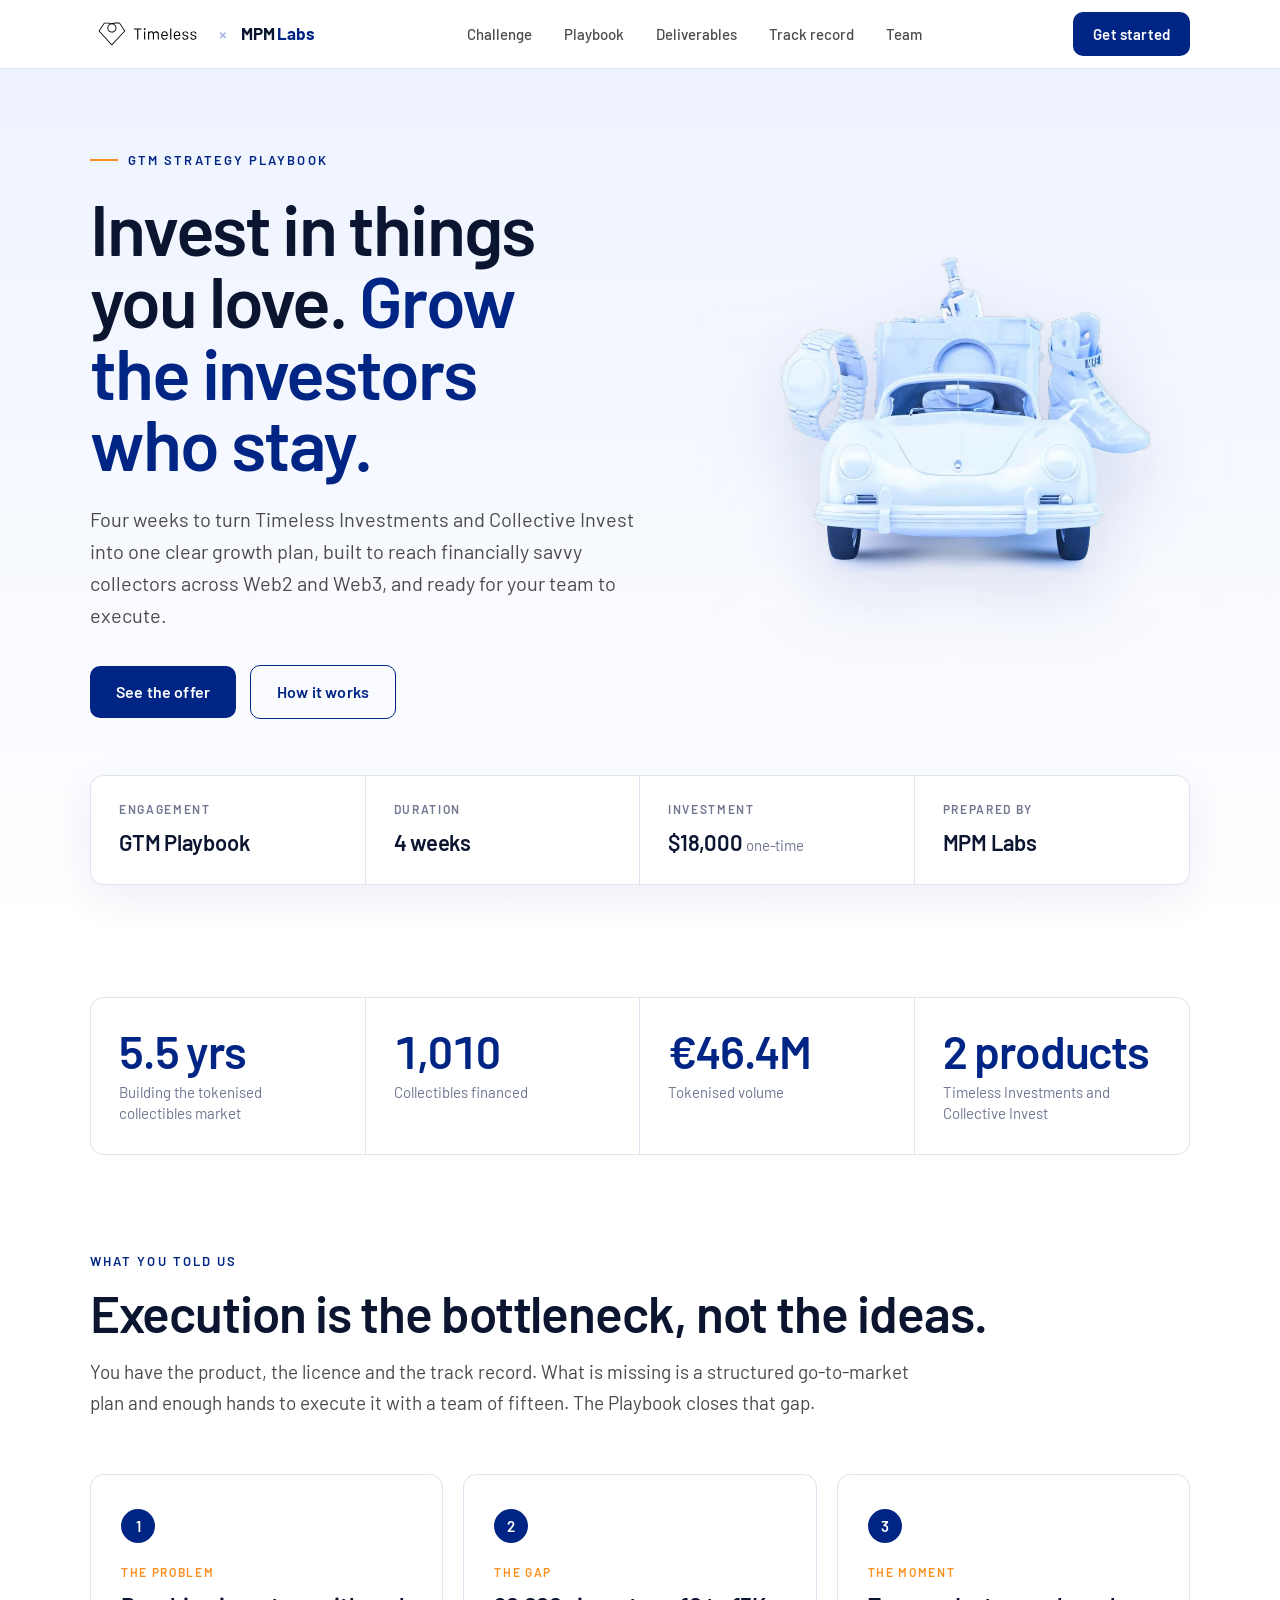
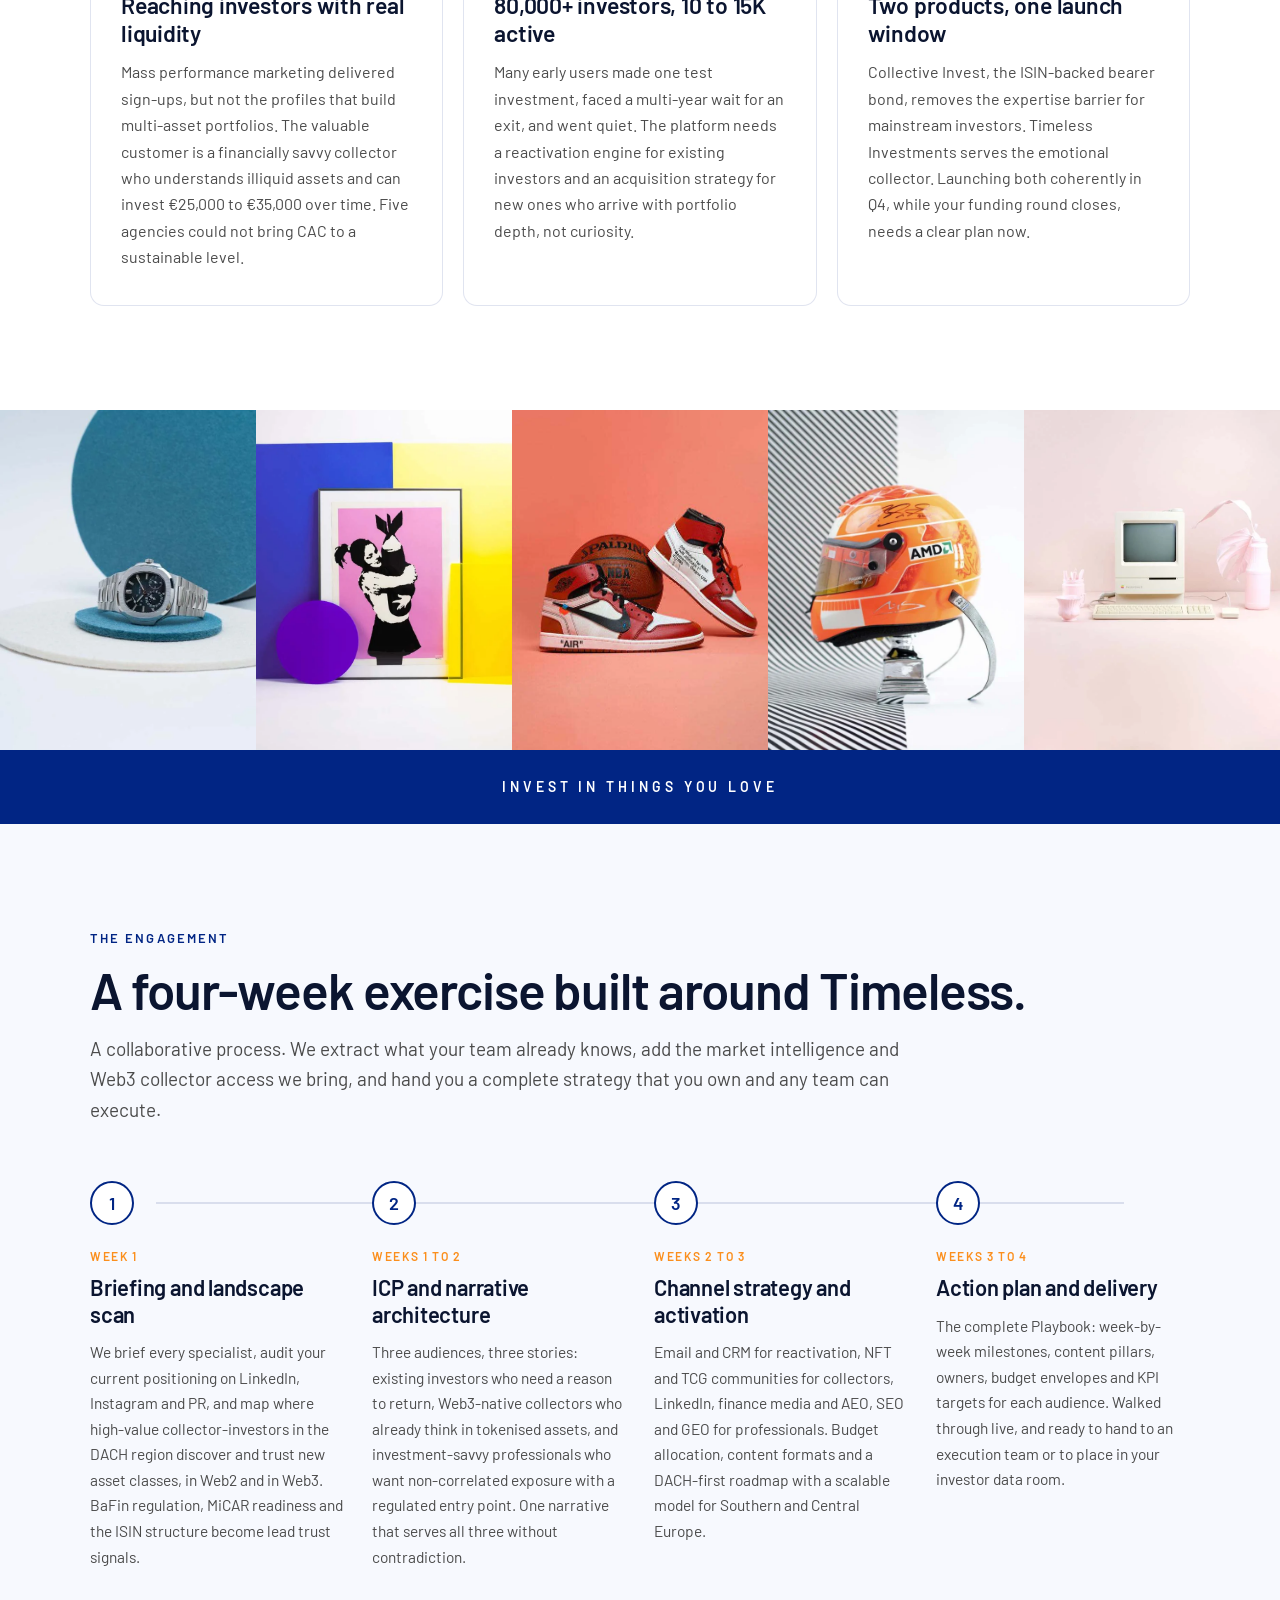
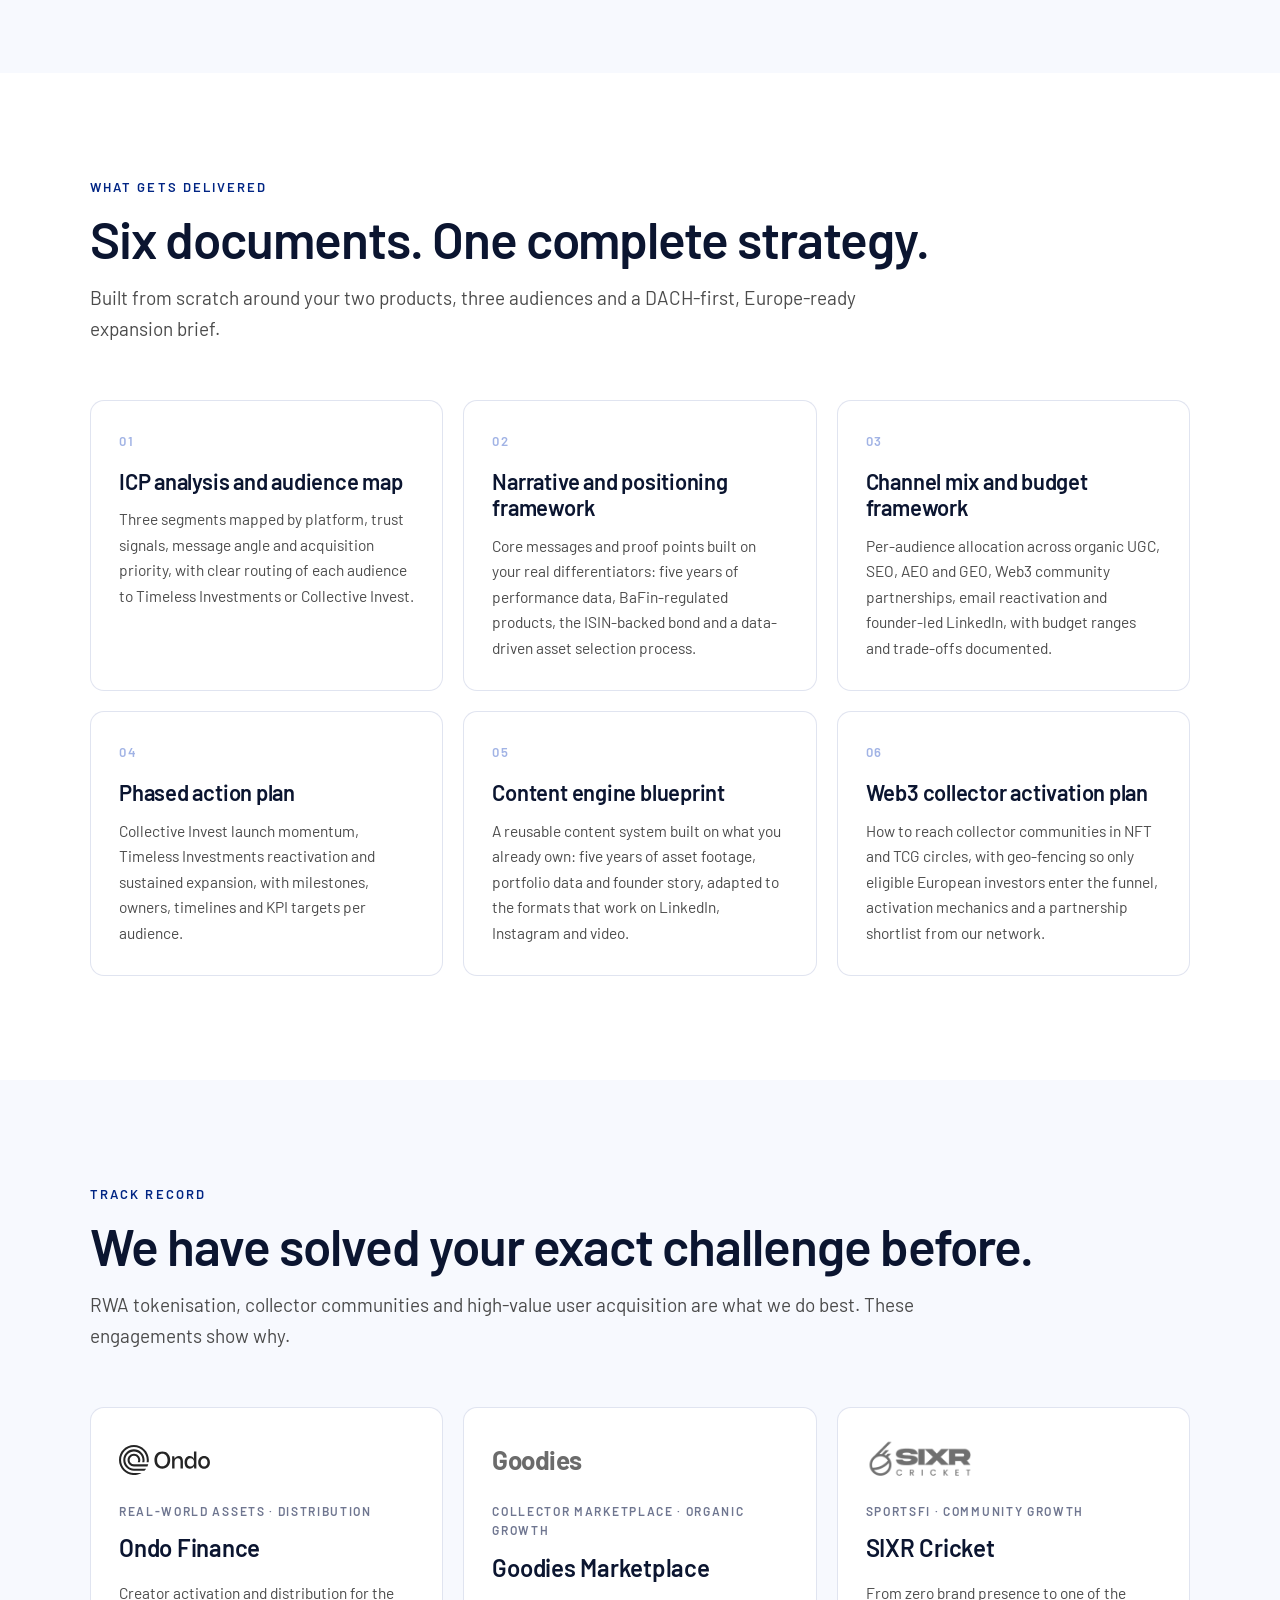
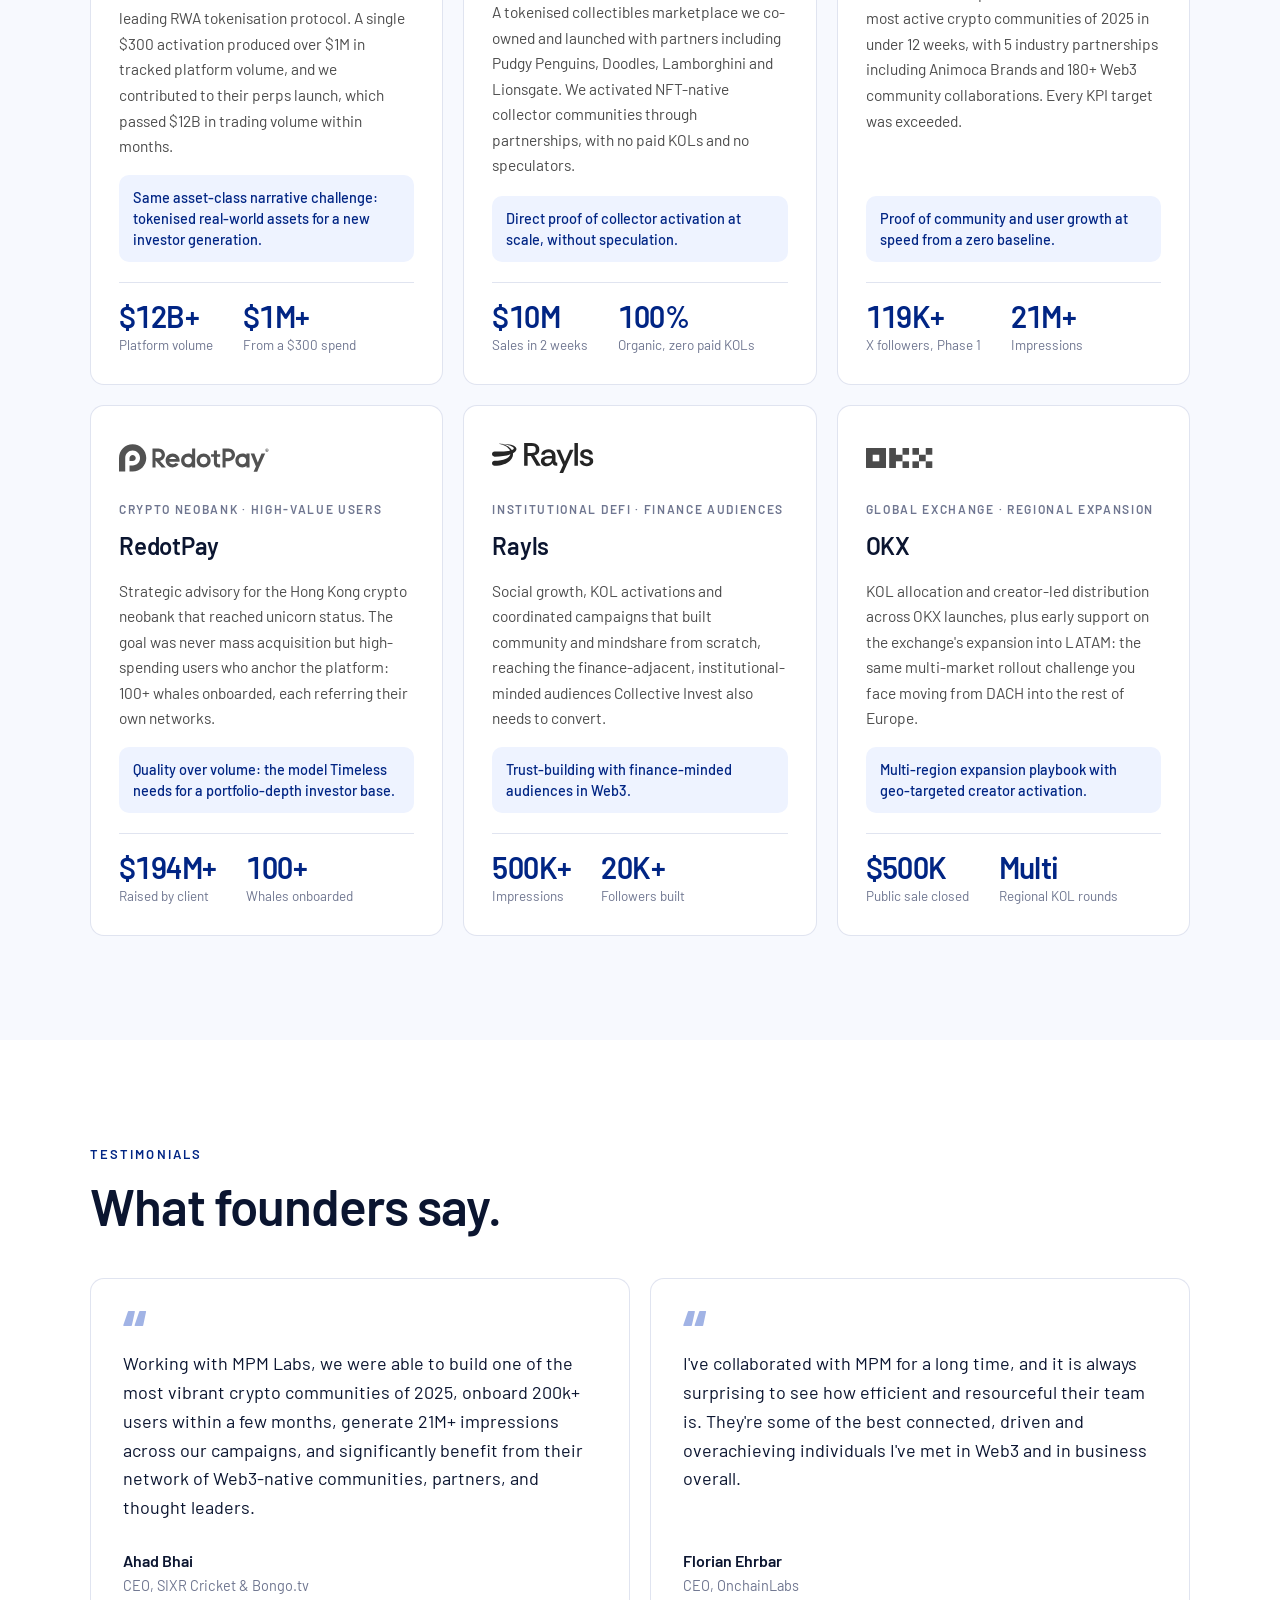
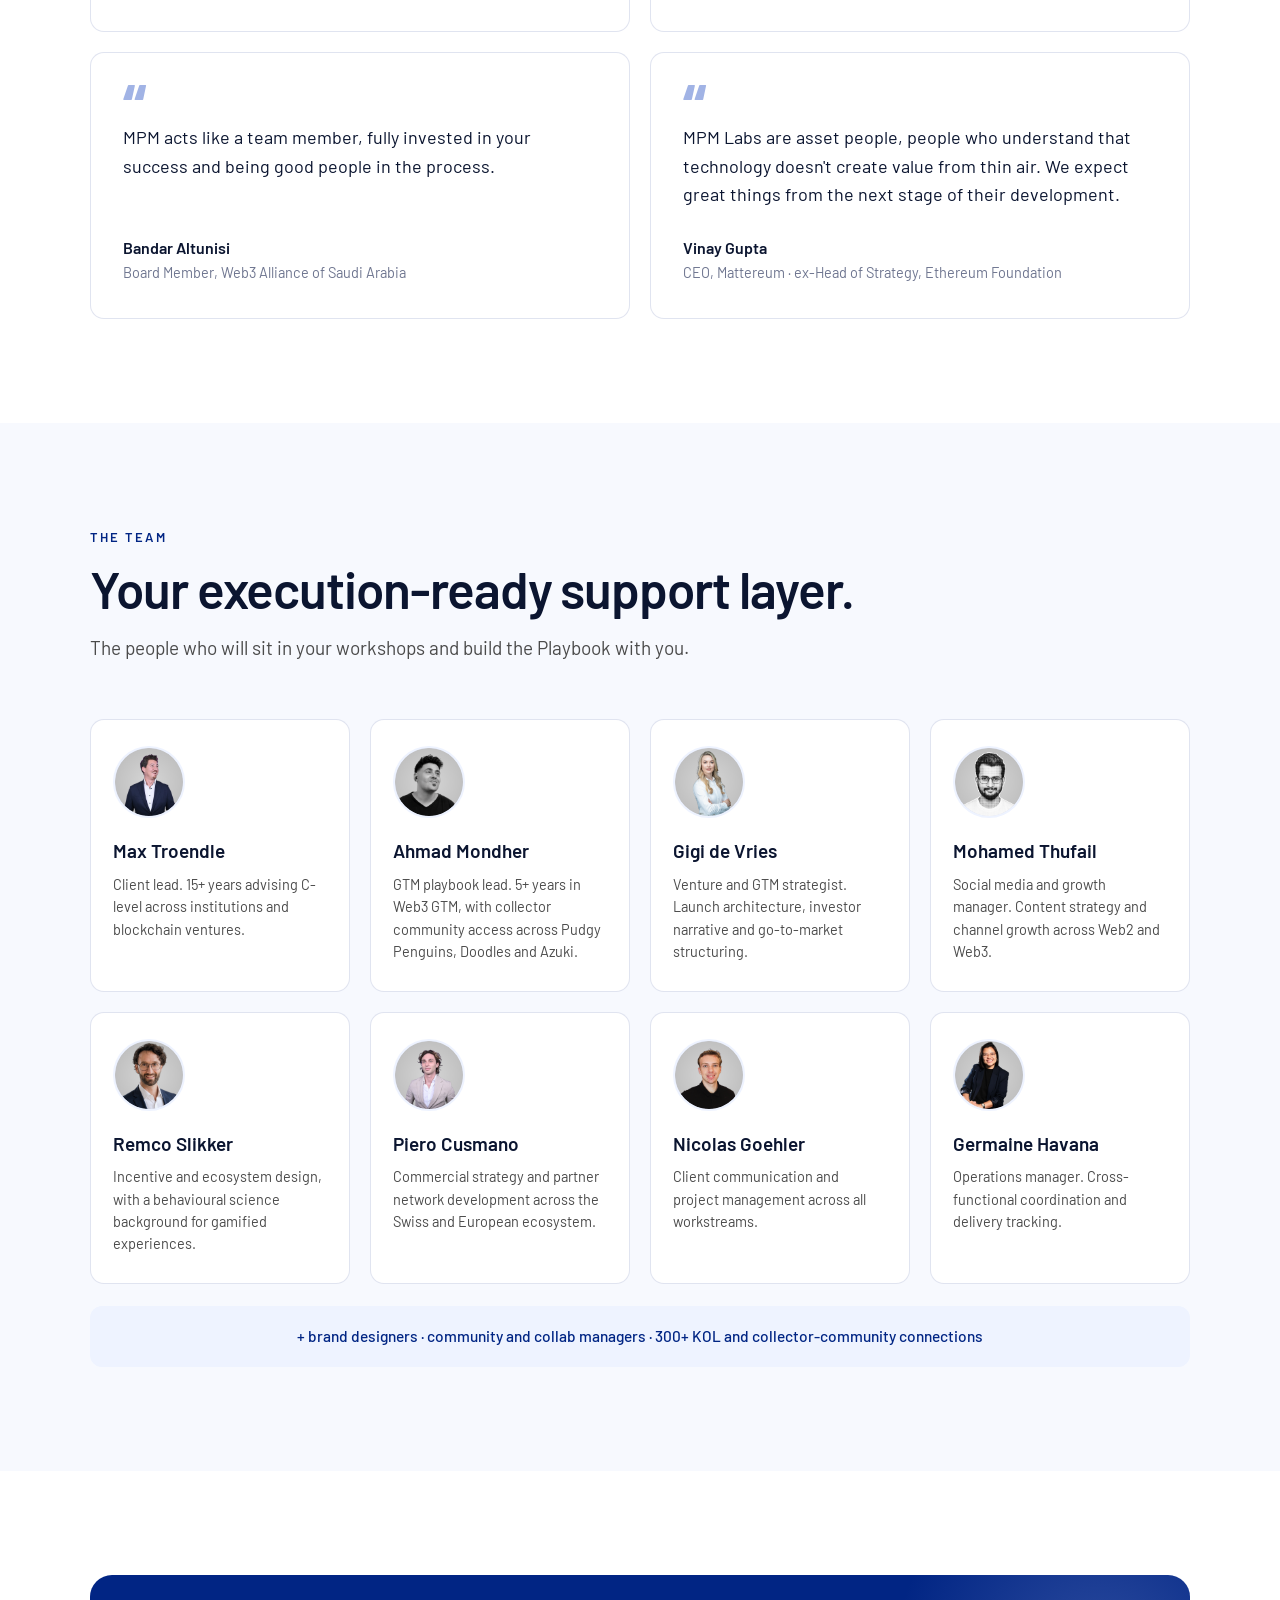
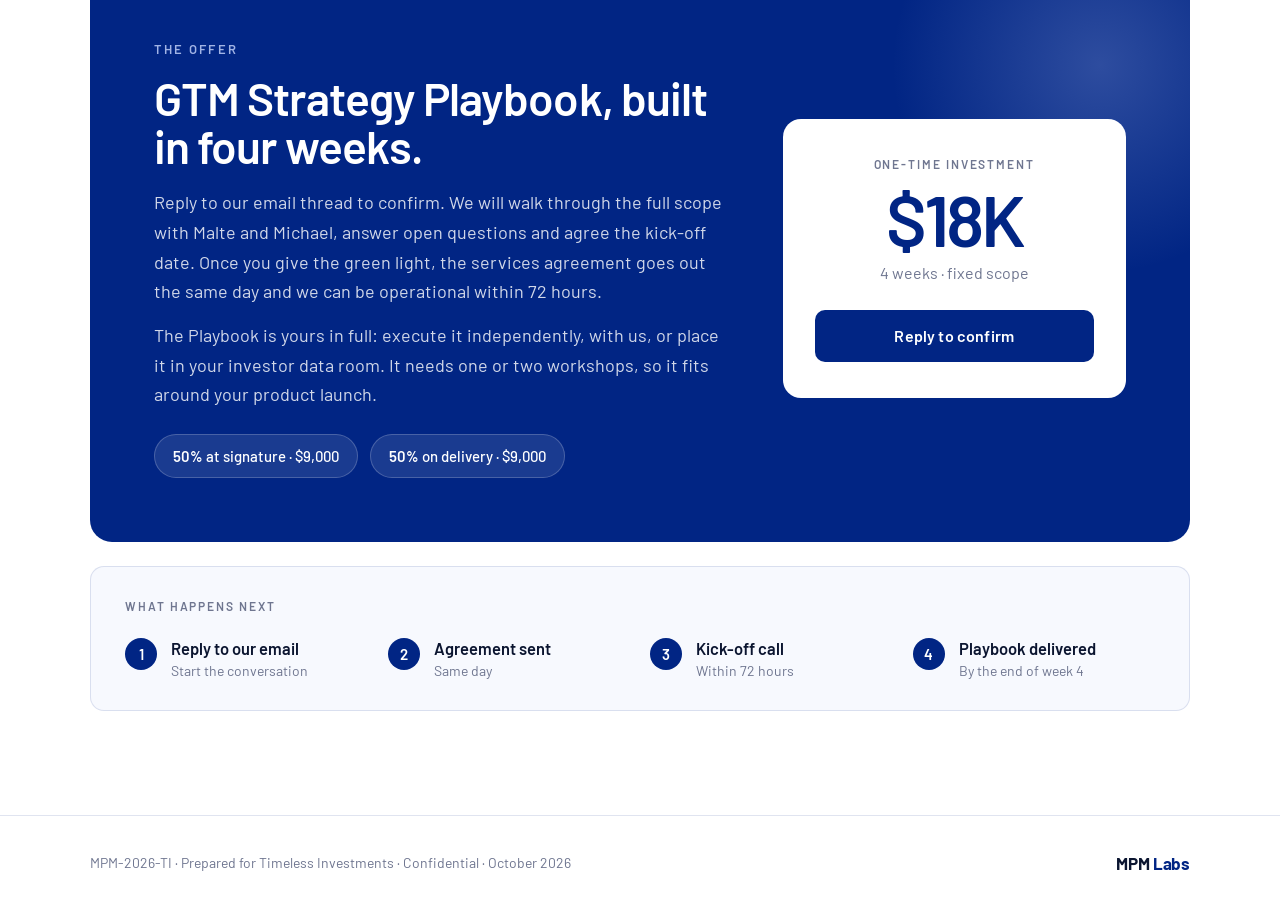
==== commit 43c4d88a: "Switch offer pricing to USD Co-Authored-By: Claude Sonnet 5.5 <noreply@anthropic.com>" ====
--- a/index.html
+++ b/index.html
@@ -257,7 +257,7 @@
     <div class="meta-card">
       <div class="meta-item"><div class="meta-label">Engagement</div><div class="meta-value">GTM Playbook</div></div>
       <div class="meta-item"><div class="meta-label">Duration</div><div class="meta-value">4 weeks</div></div>
-      <div class="meta-item"><div class="meta-label">Investment</div><div class="meta-value">€18,000 <small>one-time</small></div></div>
+      <div class="meta-item"><div class="meta-label">Investment</div><div class="meta-value">$18,000 <small>one-time</small></div></div>
       <div class="meta-item"><div class="meta-label">Prepared by</div><div class="meta-value">MPM Labs</div></div>
     </div>
   </div>
@@ -489,11 +489,11 @@
         <h2>GTM Strategy Playbook, built in four weeks.</h2>
         <p>Reply to our email thread to confirm. We will walk through the full scope with Malte and Michael, answer open questions and agree the kick-off date. Once you give the green light, the services agreement goes out the same day and we can be operational within 72 hours.</p>
         <p>The Playbook is yours in full: execute it independently, with us, or place it in your investor data room. It needs one or two workshops, so it fits around your product launch.</p>
-        <div class="pills"><div class="pill"><b>50%</b> at signature · €9,000</div><div class="pill"><b>50%</b> on delivery · €9,000</div></div>
+        <div class="pills"><div class="pill"><b>50%</b> at signature · $9,000</div><div class="pill"><b>50%</b> on delivery · $9,000</div></div>
       </div>
       <div class="price-box">
         <div class="price-lbl">One-time investment</div>
-        <div class="price-val">€18K</div>
+        <div class="price-val">$18K</div>
         <div class="price-sub">4 weeks · fixed scope</div>
         <a class="btn" href="mailto:?subject=Timeless%20%C3%97%20MPM%20Labs%3A%20GTM%20Playbook">Reply to confirm</a>
       </div>
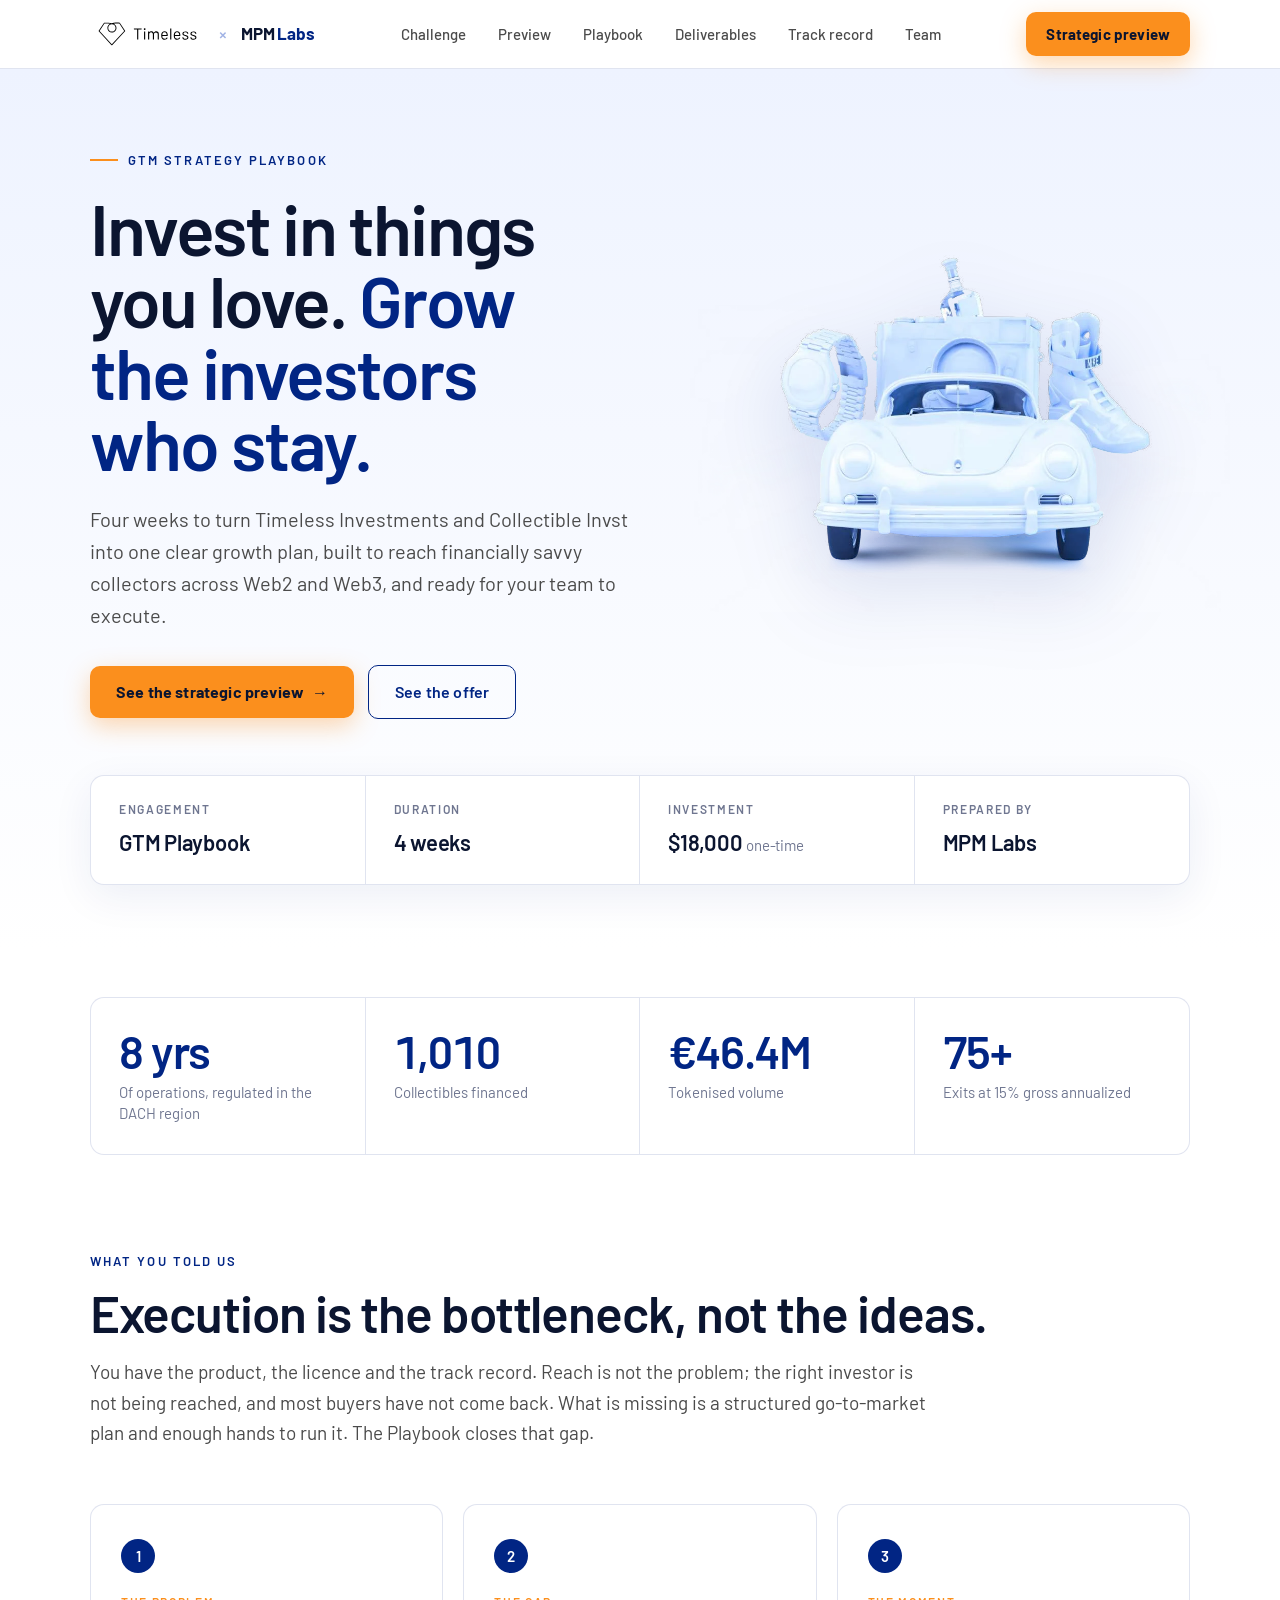
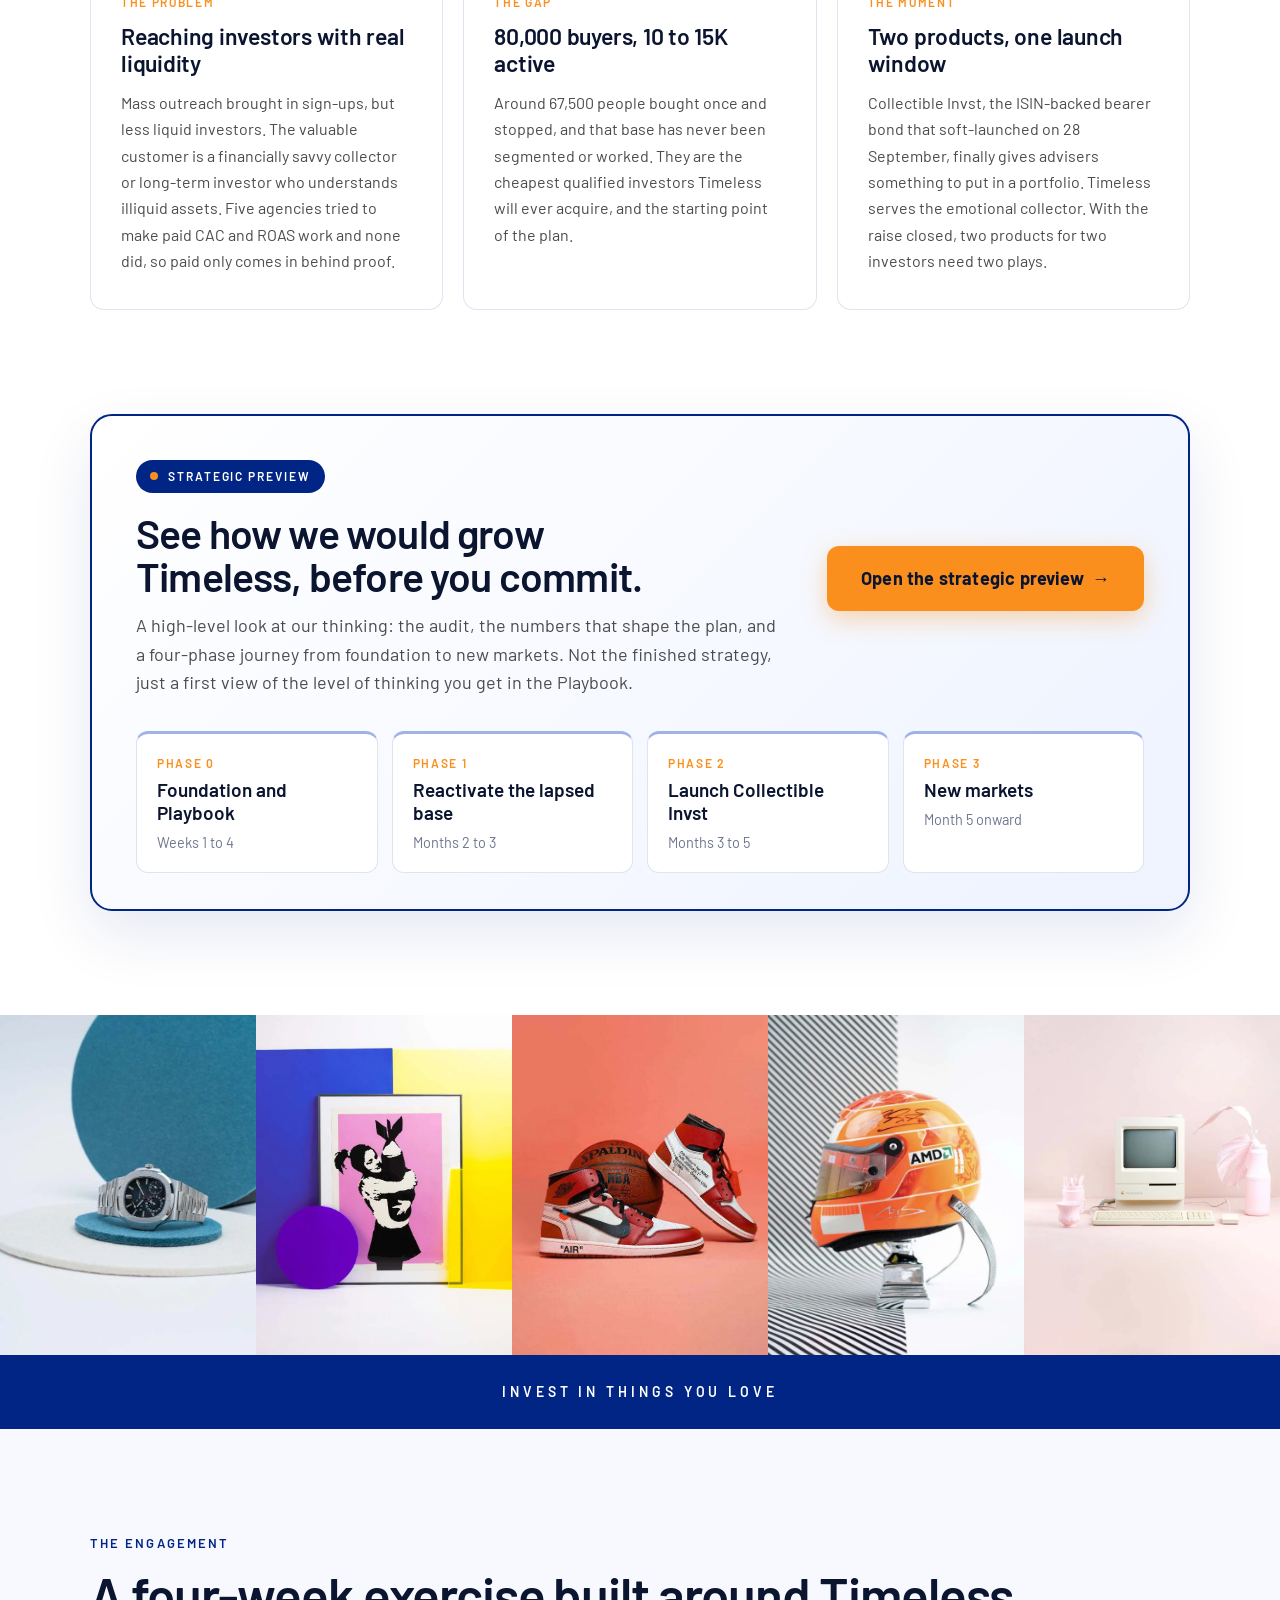
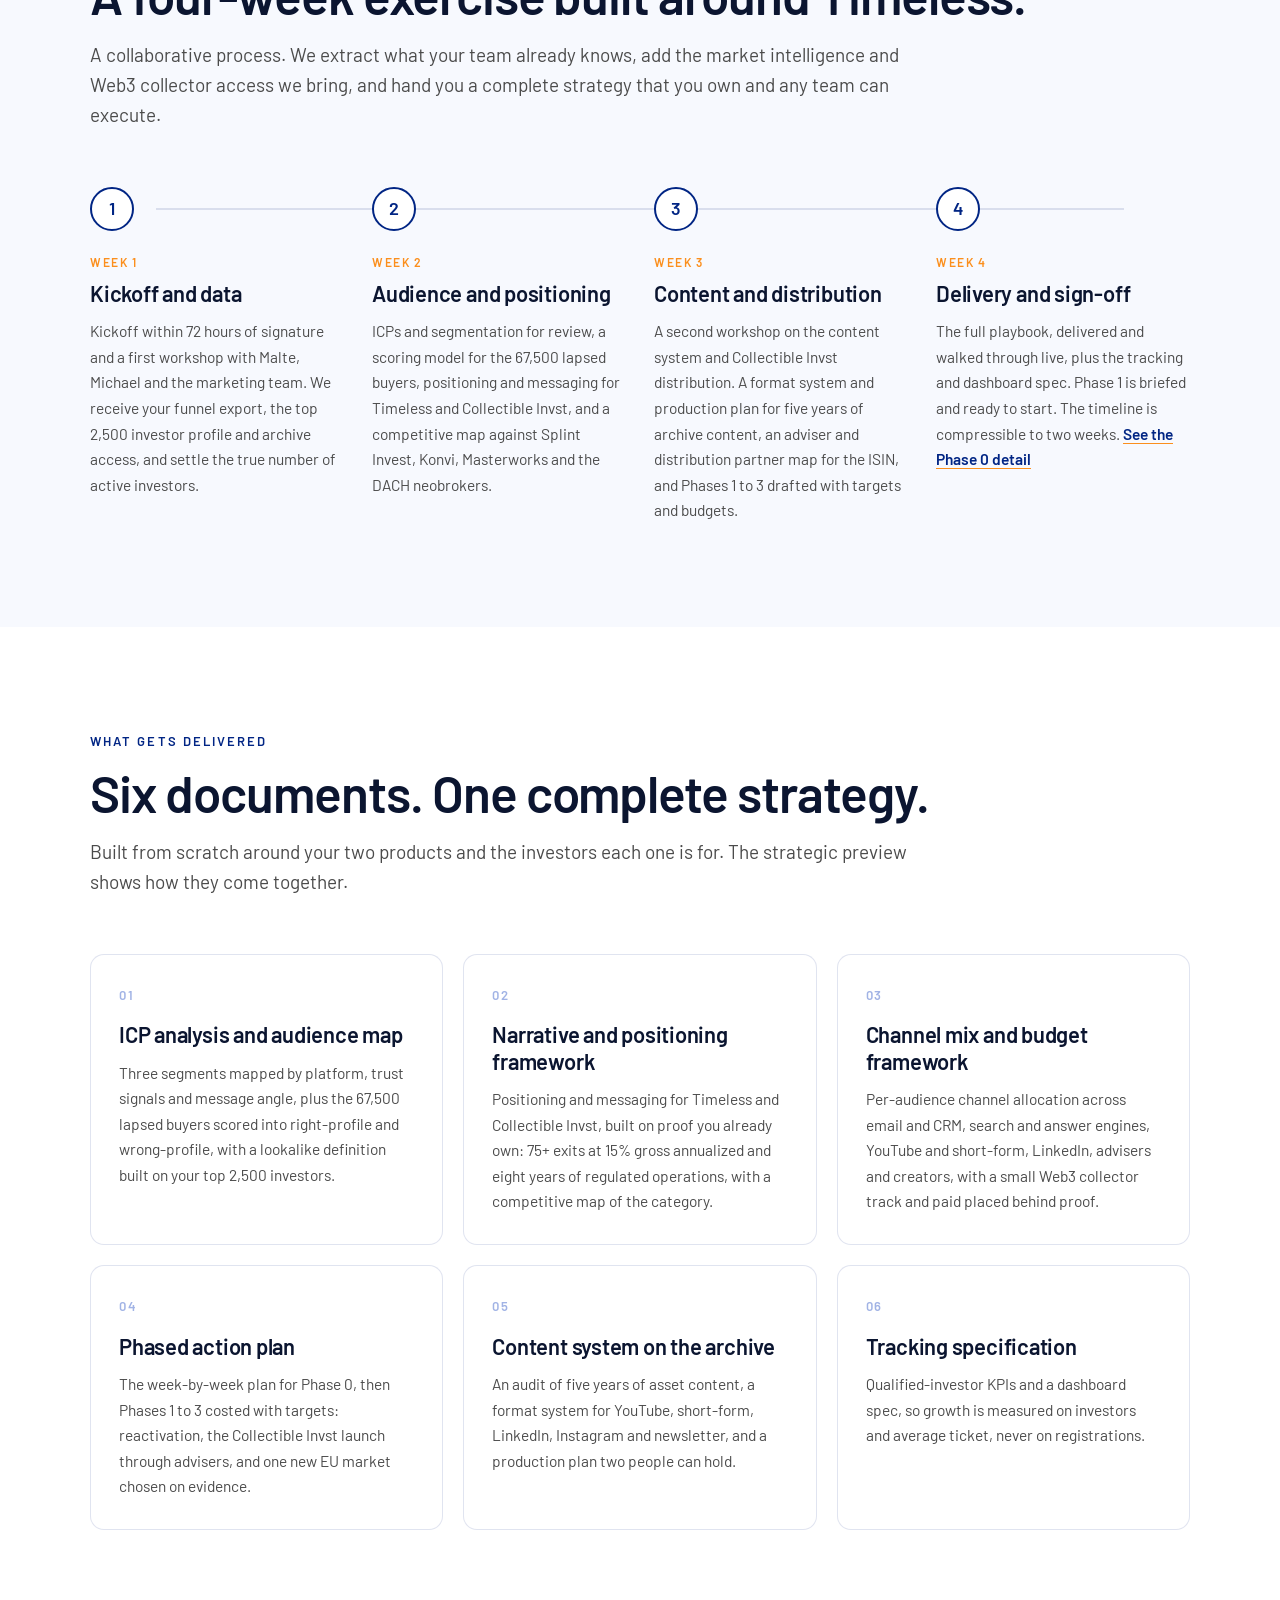
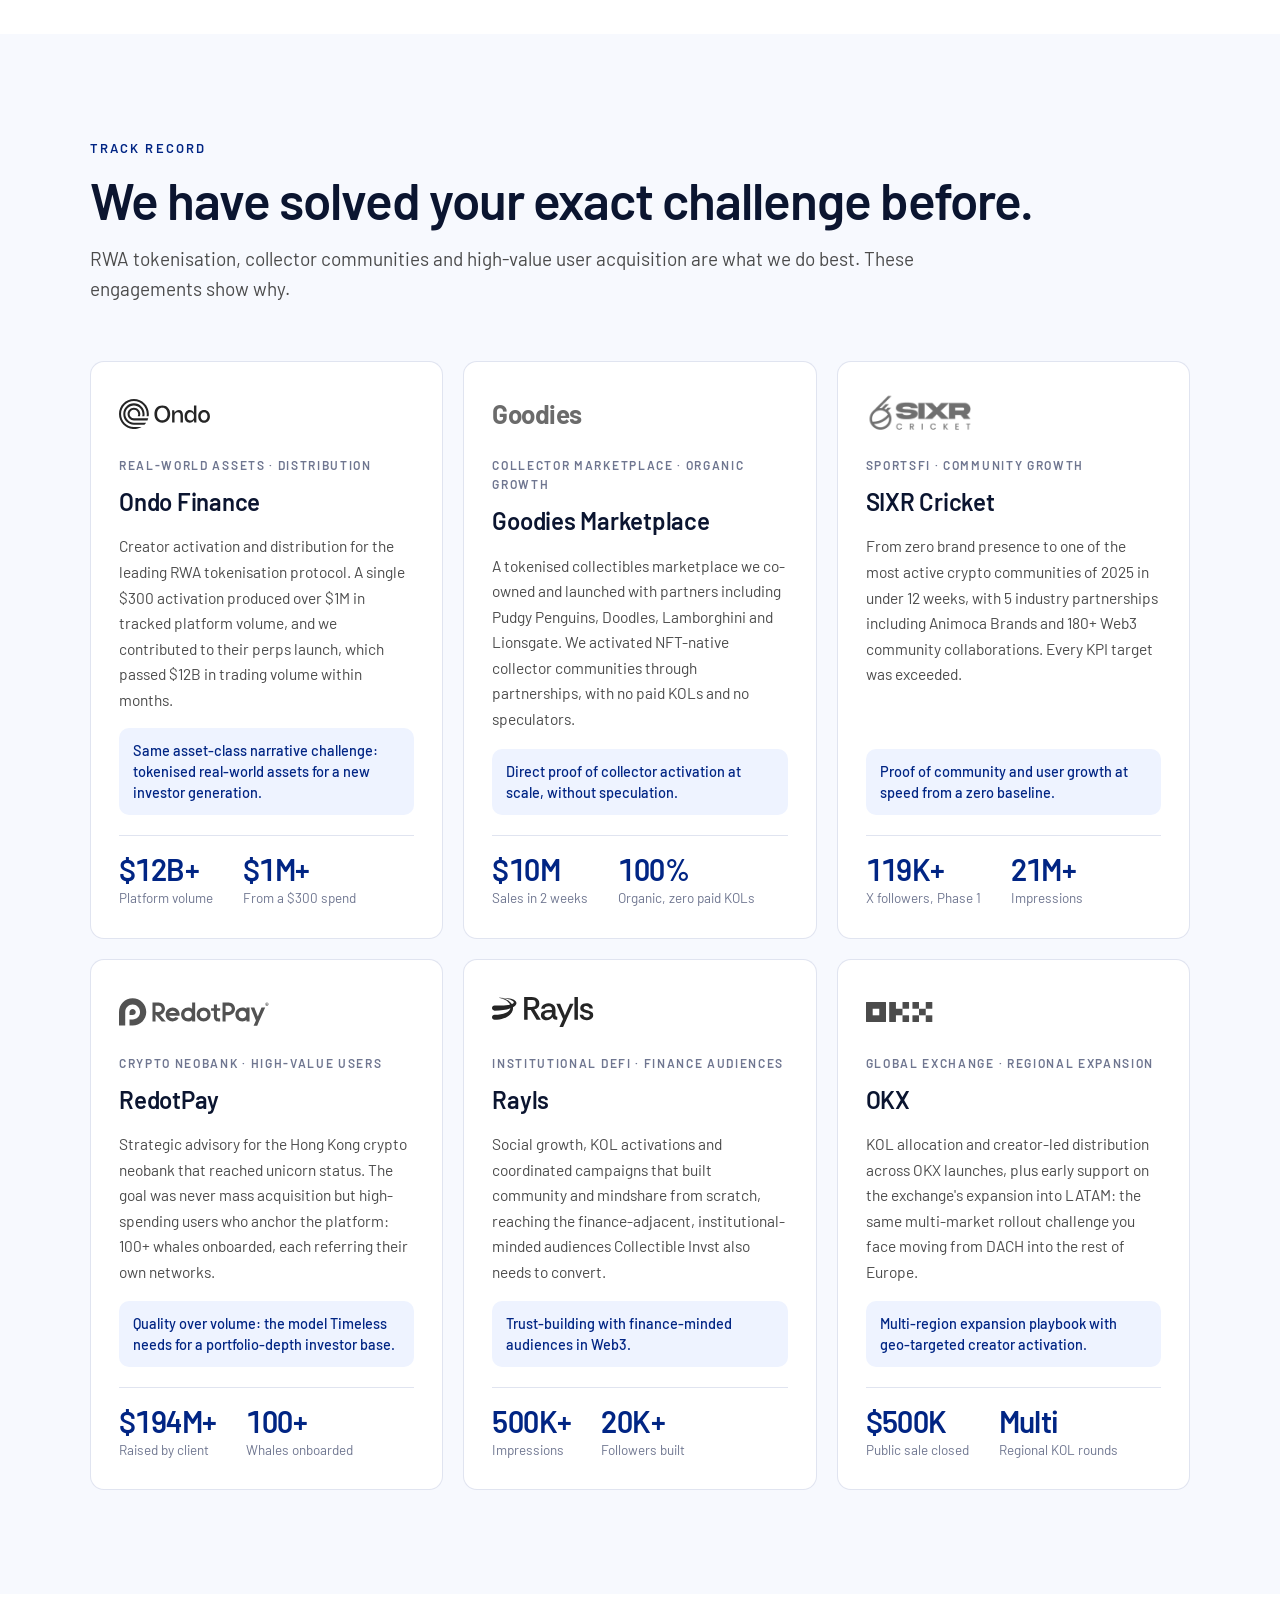
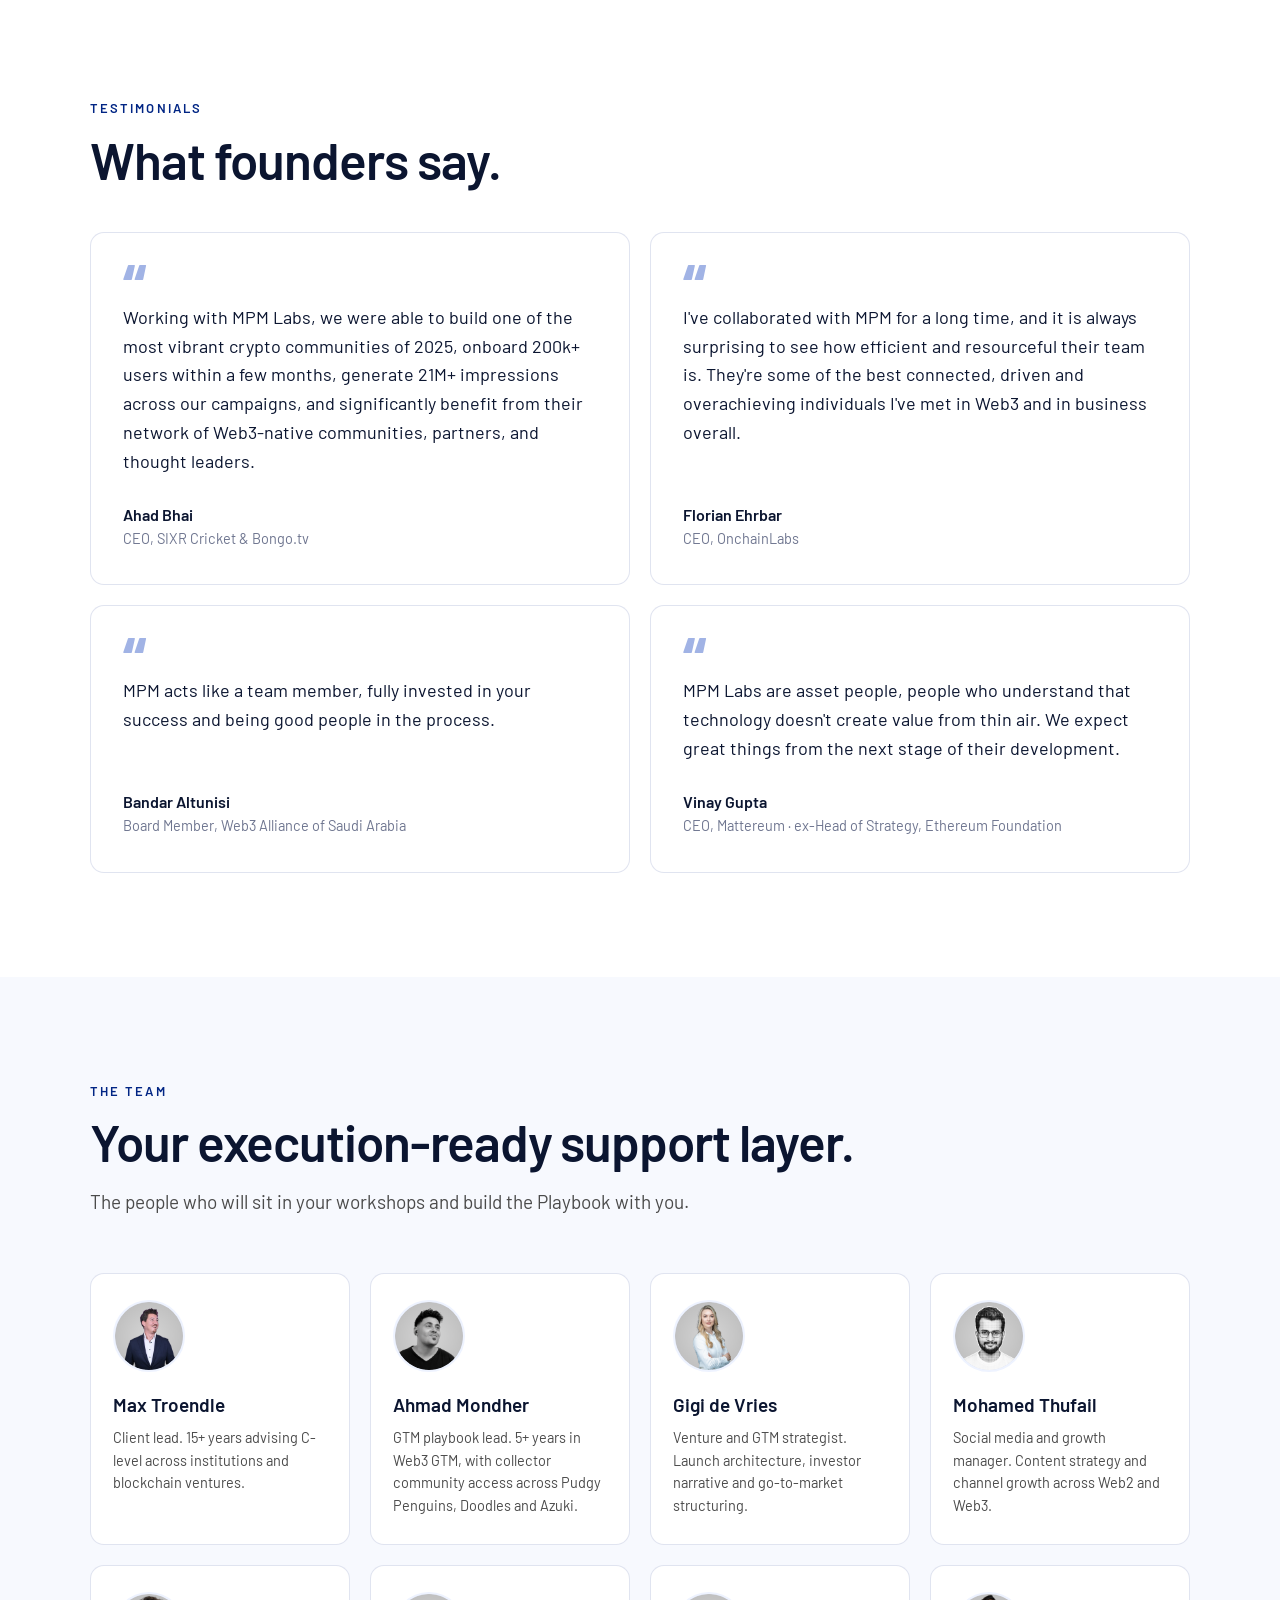
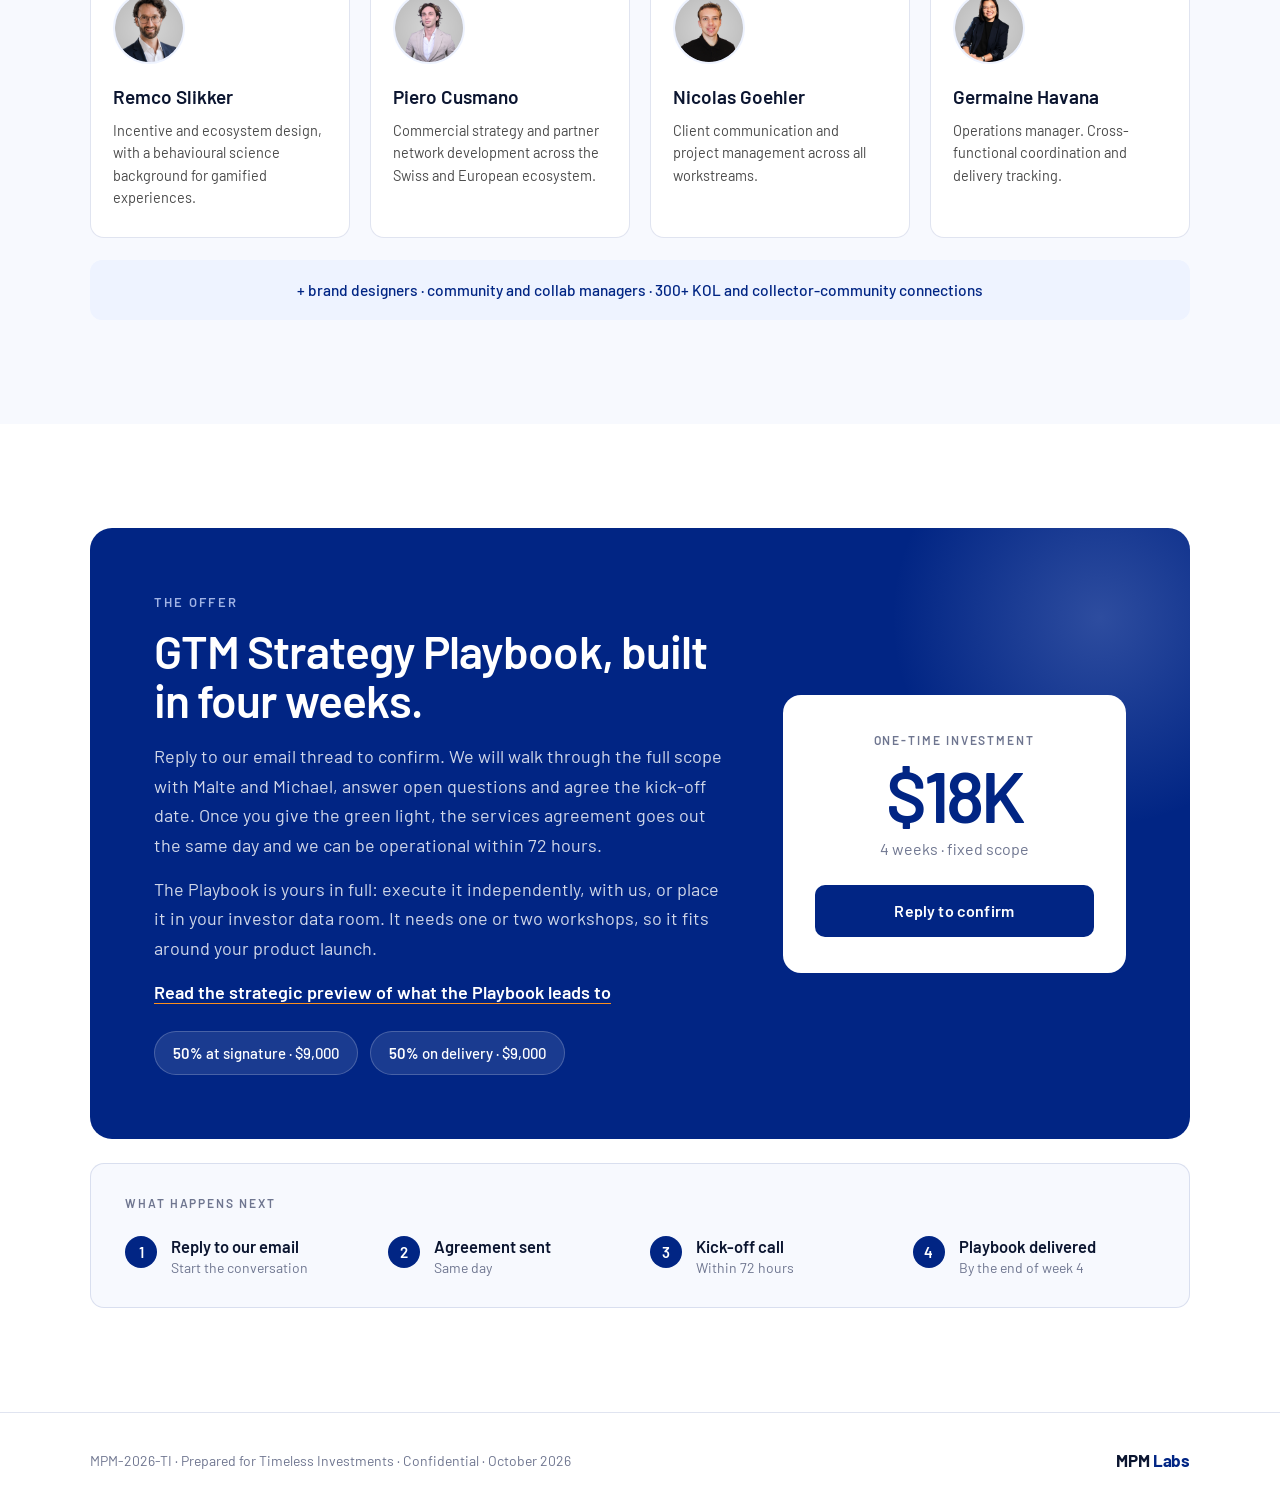
==== commit 624a8b47: "Add strategic preview page, bold CTA and phase teaser; align facts with preview Co-Authored-By: Clau" ====
--- a/index.html
+++ b/index.html
@@ -8,216 +8,7 @@
 <link rel="icon" type="image/svg+xml" href="media/timeless-icon.svg">
 <link rel="preload" href="fonts/barlow-400.woff2" as="font" type="font/woff2" crossorigin>
 <link rel="preload" href="fonts/barlow-600.woff2" as="font" type="font/woff2" crossorigin>
-<style>
-@font-face{font-family:'Barlow';src:url(fonts/barlow-400.woff2) format('woff2');font-weight:400;font-style:normal;font-display:swap}
-@font-face{font-family:'Barlow';src:url(fonts/barlow-400i.woff2) format('woff2');font-weight:400;font-style:italic;font-display:swap}
-@font-face{font-family:'Barlow';src:url(fonts/barlow-500.woff2) format('woff2');font-weight:500;font-style:normal;font-display:swap}
-@font-face{font-family:'Barlow';src:url(fonts/barlow-600.woff2) format('woff2');font-weight:600;font-style:normal;font-display:swap}
-@font-face{font-family:'Barlow';src:url(fonts/barlow-700.woff2) format('woff2');font-weight:700;font-style:normal;font-display:swap}
-
-:root{
-  --navy:#012584;
-  --navy-deep:#011a5e;
-  --ink:#0b1530;
-  --body:#4b4b4b;
-  --muted:#6f7690;
-  --peri:#a1b3e5;
-  --mist:#d9deed;
-  --pale:#eef3ff;
-  --paper:#f7f9fe;
-  --white:#fff;
-  --orange:#fb8f1d;
-  --line:rgba(1,37,132,.12);
-  --r:14px;
-  --font:'Barlow',-apple-system,BlinkMacSystemFont,'Helvetica Neue',Arial,sans-serif;
-}
-*,*::before,*::after{box-sizing:border-box;margin:0;padding:0}
-html{scroll-behavior:smooth;scroll-padding-top:76px}
-body{font-family:var(--font);color:var(--body);background:var(--white);line-height:1.6;font-size:17px;-webkit-font-smoothing:antialiased;overflow-x:hidden}
-a{color:inherit;text-decoration:none}
-img{display:block;max-width:100%}
-.wrap{max-width:1180px;margin:0 auto;padding:0 40px}
-
-/* progress */
-#progress{position:fixed;top:0;left:0;height:3px;width:0;background:var(--orange);z-index:200}
-
-/* nav */
-.nav{position:sticky;top:0;z-index:100;background:rgba(255,255,255,.9);backdrop-filter:blur(16px);-webkit-backdrop-filter:blur(16px);border-bottom:1px solid var(--line)}
-.nav-inner{max-width:1180px;margin:0 auto;padding:0 40px;height:68px;display:flex;align-items:center;justify-content:space-between;gap:24px}
-.brand{display:flex;align-items:center;gap:14px;flex-shrink:0}
-.brand-logo{height:34px;width:auto}
-.brand-x{color:var(--peri);font-size:18px;font-weight:500}
-.brand-mpm{font-size:17px;font-weight:700;color:var(--ink);letter-spacing:-.01em}
-.brand-mpm em{font-style:normal;color:var(--navy)}
-.nav-links{display:flex;gap:4px;overflow-x:auto;scrollbar-width:none}
-.nav-links::-webkit-scrollbar{display:none}
-.nav-links a{padding:8px 14px;border-radius:8px;font-size:15px;font-weight:500;color:var(--body);white-space:nowrap;transition:background .15s,color .15s}
-.nav-links a:hover,.nav-links a.active{background:var(--pale);color:var(--navy)}
-.btn{display:inline-flex;align-items:center;justify-content:center;gap:8px;padding:13px 26px;border-radius:10px;background:var(--navy);color:#fff;font-weight:600;font-size:16px;letter-spacing:.01em;transition:background .15s,transform .15s;border:0;cursor:pointer}
-.btn:hover{background:var(--navy-deep);transform:translateY(-1px)}
-.btn-sm{padding:10px 20px;font-size:15px}
-.btn-ghost{background:transparent;color:var(--navy);border:1.5px solid var(--navy)}
-.btn-ghost:hover{background:var(--navy);color:#fff}
-.btn-light{background:#fff;color:var(--navy)}
-.btn-light:hover{background:var(--pale);color:var(--navy-deep)}
-
-/* hero */
-.hero{background:linear-gradient(180deg,var(--pale) 0%,#fff 100%);position:relative;overflow:hidden}
-.hero-inner{max-width:1180px;margin:0 auto;padding:72px 40px 56px;display:grid;grid-template-columns:1.05fr .95fr;gap:32px;align-items:center}
-.eyebrow{display:inline-flex;align-items:center;gap:10px;font-size:13px;font-weight:600;letter-spacing:.16em;text-transform:uppercase;color:var(--navy);margin-bottom:22px}
-.eyebrow::before{content:'';width:28px;height:2px;background:var(--orange)}
-h1{font-size:clamp(44px,5.6vw,80px);font-weight:600;line-height:1;letter-spacing:-.025em;color:var(--ink);margin-bottom:24px;text-wrap:balance}
-h1 em{font-style:normal;color:var(--navy)}
-.hero-sub{font-size:20px;line-height:1.6;color:var(--body);max-width:34em;margin-bottom:34px}
-.hero-cta{display:flex;gap:14px;flex-wrap:wrap;align-items:center}
-.hero-art{position:relative;overflow:visible}
-.hero-art img{width:128%;max-width:none;margin-left:-14%;height:auto;filter:drop-shadow(0 30px 40px rgba(1,37,132,.14))}
-.hero-meta{max-width:1180px;margin:0 auto;padding:0 40px 64px}
-.meta-card{background:#fff;border:1px solid var(--line);border-radius:var(--r);box-shadow:0 12px 40px rgba(1,37,132,.07);display:grid;grid-template-columns:repeat(4,1fr)}
-.meta-item{padding:24px 28px;border-right:1px solid var(--line)}
-.meta-item:last-child{border-right:0}
-.meta-label{font-size:12px;font-weight:600;letter-spacing:.14em;text-transform:uppercase;color:var(--muted);margin-bottom:6px}
-.meta-value{font-size:22px;font-weight:600;color:var(--ink);letter-spacing:-.01em}
-.meta-value small{font-size:15px;font-weight:400;color:var(--muted)}
-
-/* sections */
-.section{padding:104px 0}
-.section.tint{background:var(--paper)}
-.sec-eyebrow{font-size:13px;font-weight:600;letter-spacing:.16em;text-transform:uppercase;color:var(--navy);margin-bottom:14px}
-.sec-title{font-size:clamp(34px,4vw,56px);font-weight:600;line-height:1.04;letter-spacing:-.02em;color:var(--ink);margin-bottom:18px;text-wrap:balance;max-width:20em}
-.sec-sub{font-size:19px;color:var(--body);max-width:44em;margin-bottom:56px}
-.center{text-align:center}.center .sec-title,.center .sec-sub{margin-left:auto;margin-right:auto}
-
-/* stats */
-.stats{display:grid;grid-template-columns:repeat(4,1fr);gap:0;border:1px solid var(--line);border-radius:var(--r);background:#fff;overflow:hidden;margin-top:-8px}
-.stat{padding:30px 28px;border-right:1px solid var(--line)}
-.stat:last-child{border-right:0}
-.stat-val{font-size:clamp(34px,3.6vw,48px);font-weight:600;letter-spacing:-.025em;color:var(--navy);line-height:1;margin-bottom:8px;font-variant-numeric:tabular-nums}
-.stat-lbl{font-size:15px;color:var(--muted);line-height:1.4}
-
-/* challenge */
-.cards-3{display:grid;grid-template-columns:repeat(3,1fr);gap:20px}
-.card{background:#fff;border:1px solid var(--line);border-radius:var(--r);padding:34px 30px;transition:box-shadow .2s,border-color .2s,transform .2s}
-.card:hover{box-shadow:0 18px 44px rgba(1,37,132,.1);border-color:var(--peri);transform:translateY(-2px)}
-.tint .card{background:#fff}
-.card-num{display:inline-flex;align-items:center;justify-content:center;width:34px;height:34px;border-radius:50%;background:var(--navy);color:#fff;font-size:15px;font-weight:600;margin-bottom:20px}
-.card-kicker{font-size:12px;font-weight:600;letter-spacing:.14em;text-transform:uppercase;color:var(--orange);margin-bottom:10px}
-.card-title{font-size:23px;font-weight:600;line-height:1.2;letter-spacing:-.01em;color:var(--ink);margin-bottom:12px}
-.card-body{font-size:16px;color:var(--body);line-height:1.65}
-
-/* gallery band */
-.band{background:var(--navy);padding:0;overflow:hidden}
-.band-grid{display:grid;grid-template-columns:repeat(5,1fr);grid-template-rows:340px}
-.band-grid img{width:100%;height:100%;object-fit:cover}
-.band-cap{background:var(--navy);color:#fff;text-align:center;padding:26px 24px;font-size:14px;font-weight:600;letter-spacing:.28em;text-transform:uppercase}
-
-/* steps */
-.steps{display:grid;grid-template-columns:repeat(4,1fr);gap:28px;position:relative}
-.steps::before{content:'';position:absolute;top:21px;left:6%;right:6%;height:2px;background:var(--mist)}
-.step{position:relative;padding-top:0}
-.step-dot{position:relative;z-index:1;width:44px;height:44px;border-radius:50%;background:#fff;border:2px solid var(--navy);color:var(--navy);display:flex;align-items:center;justify-content:center;font-size:18px;font-weight:600;margin-bottom:22px}
-.step-week{font-size:12px;font-weight:600;letter-spacing:.14em;text-transform:uppercase;color:var(--orange);margin-bottom:8px}
-.step-title{font-size:22px;font-weight:600;line-height:1.2;color:var(--ink);margin-bottom:12px;letter-spacing:-.01em}
-.step-body{font-size:15.5px;color:var(--body);line-height:1.65}
-
-/* deliverables */
-.del-grid{display:grid;grid-template-columns:repeat(3,1fr);gap:20px}
-.del{background:#fff;border:1px solid var(--line);border-radius:var(--r);padding:30px 28px;display:flex;flex-direction:column;transition:box-shadow .2s,border-color .2s,transform .2s}
-.del:hover{box-shadow:0 18px 44px rgba(1,37,132,.1);border-color:var(--peri);transform:translateY(-2px)}
-.del-idx{font-size:13px;font-weight:600;letter-spacing:.12em;color:var(--peri);margin-bottom:16px}
-.del-title{font-size:22px;font-weight:600;line-height:1.2;color:var(--ink);margin-bottom:12px;letter-spacing:-.01em}
-.del-body{font-size:15.5px;color:var(--body);line-height:1.65}
-
-/* cases */
-.case-grid{display:grid;grid-template-columns:repeat(3,1fr);gap:20px}
-.case{background:#fff;border:1px solid var(--line);border-radius:var(--r);padding:30px 28px;display:flex;flex-direction:column;transition:box-shadow .2s,border-color .2s,transform .2s}
-.case:hover{box-shadow:0 18px 44px rgba(1,37,132,.1);border-color:var(--peri);transform:translateY(-2px)}
-.case-logo{height:44px;display:flex;align-items:center;margin-bottom:20px}
-.case-logo img{height:30px;width:auto;max-width:150px;filter:grayscale(1);opacity:.85}
-.case-logo img.is-white{filter:brightness(0);opacity:.7}
-.case-logo img.tall{height:42px}
-.case-logo .wordmark{font-size:26px;font-weight:700;letter-spacing:-.02em;color:#6b6b6b}
-.case-tag{font-size:12px;font-weight:600;letter-spacing:.14em;text-transform:uppercase;color:var(--muted);margin-bottom:8px}
-.case-name{font-size:24px;font-weight:600;color:var(--ink);margin-bottom:12px;letter-spacing:-.01em}
-.case-desc{font-size:15.5px;line-height:1.65;flex:1}
-.case-rel{margin-top:16px;padding:12px 14px;background:var(--pale);border-radius:10px;font-size:14.5px;font-weight:500;color:var(--navy);line-height:1.45}
-.case-metrics{display:flex;gap:30px;margin-top:20px;padding-top:18px;border-top:1px solid var(--line)}
-.cm-val{font-size:30px;font-weight:600;color:var(--navy);letter-spacing:-.02em;line-height:1;margin-bottom:5px;font-variant-numeric:tabular-nums}
-.cm-lbl{font-size:13.5px;color:var(--muted);line-height:1.35}
-
-/* testimonials */
-.quote-grid{display:grid;grid-template-columns:1fr 1fr;gap:20px}
-.quote{background:#fff;border:1px solid var(--line);border-radius:var(--r);padding:34px 32px;display:flex;flex-direction:column;justify-content:space-between}
-.quote-mark{font-size:64px;line-height:.6;font-weight:700;color:var(--peri);height:30px;margin-bottom:6px}
-.quote-q{font-size:18px;line-height:1.6;color:var(--ink);margin-bottom:26px}
-.quote-name{font-size:16px;font-weight:600;color:var(--ink)}
-.quote-role{font-size:14.5px;color:var(--muted)}
-
-/* team */
-.team-grid{display:grid;grid-template-columns:repeat(4,1fr);gap:20px}
-.person{background:#fff;border:1px solid var(--line);border-radius:var(--r);padding:26px 22px 28px}
-.person-photo{width:72px;height:72px;border-radius:50%;overflow:hidden;margin-bottom:18px;background:var(--mist);border:2px solid var(--pale)}
-.person-photo img{width:100%;height:100%;object-fit:cover}
-.person-name{font-size:19px;font-weight:600;color:var(--ink);margin-bottom:6px}
-.person-role{font-size:14.5px;line-height:1.55;color:var(--body)}
-.team-ext{margin-top:22px;padding:18px 24px;background:var(--pale);border-radius:12px;font-size:15.5px;color:var(--navy);font-weight:500;text-align:center}
-
-/* offer */
-.offer{background:var(--navy);color:#fff;border-radius:22px;padding:64px;display:grid;grid-template-columns:1.25fr .75fr;gap:56px;align-items:center;position:relative;overflow:hidden}
-.offer::after{content:'';position:absolute;right:-120px;top:-120px;width:420px;height:420px;border-radius:50%;background:radial-gradient(circle,rgba(161,179,229,.28),transparent 70%);pointer-events:none}
-.offer .sec-eyebrow{color:var(--peri)}
-.offer h2{font-size:clamp(32px,3.6vw,48px);font-weight:600;line-height:1.05;letter-spacing:-.02em;margin-bottom:18px;color:#fff}
-.offer p{font-size:18px;color:rgba(255,255,255,.82);line-height:1.65;margin-bottom:14px;max-width:34em}
-.pills{display:flex;gap:12px;flex-wrap:wrap;margin-top:24px}
-.pill{background:rgba(255,255,255,.1);border:1px solid rgba(255,255,255,.2);border-radius:100px;padding:9px 18px;font-size:15px;font-weight:500}
-.pill b{font-weight:600;color:#fff}
-.price-box{background:#fff;border-radius:18px;padding:36px 32px;color:var(--ink);text-align:center;position:relative;z-index:1}
-.price-lbl{font-size:12px;font-weight:600;letter-spacing:.16em;text-transform:uppercase;color:var(--muted);margin-bottom:8px}
-.price-val{font-size:72px;font-weight:600;color:var(--navy);letter-spacing:-.04em;line-height:1;margin-bottom:6px}
-.price-sub{font-size:16px;color:var(--muted);margin-bottom:24px}
-.price-box .btn{width:100%}
-.next{margin-top:24px;background:var(--paper);border:1px solid var(--line);border-radius:var(--r);padding:30px 34px}
-.next-lbl{font-size:12px;font-weight:600;letter-spacing:.16em;text-transform:uppercase;color:var(--muted);margin-bottom:22px}
-.next-steps{display:grid;grid-template-columns:repeat(4,1fr);gap:20px}
-.ns{display:flex;gap:14px;align-items:flex-start}
-.ns-n{flex:0 0 32px;height:32px;border-radius:50%;background:var(--navy);color:#fff;font-weight:600;font-size:15px;display:flex;align-items:center;justify-content:center}
-.ns-t{font-size:16.5px;font-weight:600;color:var(--ink);line-height:1.3}
-.ns-s{display:block;font-size:14px;font-weight:400;color:var(--muted);margin-top:2px}
-
-footer{border-top:1px solid var(--line);padding:34px 0;font-size:14px;color:var(--muted)}
-.foot{display:flex;justify-content:space-between;gap:16px;flex-wrap:wrap;align-items:center}
-.foot img{height:22px;width:auto;opacity:.85}
-
-/* responsive */
-@media (max-width:980px){
-  .wrap,.nav-inner,.hero-inner,.hero-meta{padding-left:22px;padding-right:22px}
-  .nav-links{display:none}
-  .hero-inner{grid-template-columns:1fr;padding-top:44px;padding-bottom:28px}
-  .hero-art{max-width:520px;margin:0 auto}
-  .hero-art img{width:112%;margin-left:-6%}
-  .meta-card,.stats{grid-template-columns:1fr 1fr}
-  .meta-item:nth-child(2),.stat:nth-child(2){border-right:0}
-  .meta-item:nth-child(-n+2),.stat:nth-child(-n+2){border-bottom:1px solid var(--line)}
-  .section{padding:68px 0}
-  .cards-3,.del-grid,.case-grid{grid-template-columns:1fr}
-  .steps{grid-template-columns:1fr;gap:34px}
-  .steps::before{display:none}
-  .band-grid{grid-template-columns:repeat(3,1fr);grid-template-rows:240px}
-  .band-grid img:nth-child(n+4){display:none}
-  .quote-grid{grid-template-columns:1fr}
-  .team-grid{grid-template-columns:1fr 1fr}
-  .offer{grid-template-columns:1fr;padding:38px 26px;gap:34px}
-  .next-steps{grid-template-columns:1fr 1fr}
-}
-@media (max-width:560px){
-  body{font-size:16px}
-  .brand-mpm,.brand-x{display:none}
-  .team-grid,.next-steps{grid-template-columns:1fr}
-  .meta-card,.stats{grid-template-columns:1fr}
-  .meta-item,.stat{border-right:0!important;border-bottom:1px solid var(--line)}
-  .meta-item:last-child,.stat:last-child{border-bottom:0}
-}
-</style>
+<link rel="stylesheet" href="styles.css">
 </head>
 <body>
 <div id="progress"></div>
@@ -231,12 +22,13 @@
     </a>
     <div class="nav-links">
       <a href="#challenge">Challenge</a>
+      <a href="#preview">Preview</a>
       <a href="#playbook">Playbook</a>
       <a href="#deliverables">Deliverables</a>
       <a href="#track-record">Track record</a>
       <a href="#team">Team</a>
     </div>
-    <a class="btn btn-sm" href="#offer">Get started</a>
+    <a class="btn btn-sm btn-cta" href="strategic-preview.html">Strategic preview</a>
   </div>
 </nav>
 
@@ -245,10 +37,10 @@
     <div>
       <div class="eyebrow">GTM Strategy Playbook</div>
       <h1>Invest in things you love. <em>Grow the investors who stay.</em></h1>
-      <p class="hero-sub">Four weeks to turn Timeless Investments and Collective Invest into one clear growth plan, built to reach financially savvy collectors across Web2 and Web3, and ready for your team to execute.</p>
+      <p class="hero-sub">Four weeks to turn Timeless Investments and Collectible Invst into one clear growth plan, built to reach financially savvy collectors across Web2 and Web3, and ready for your team to execute.</p>
       <div class="hero-cta">
-        <a class="btn" href="#offer">See the offer</a>
-        <a class="btn btn-ghost" href="#playbook">How it works</a>
+        <a class="btn btn-cta" href="strategic-preview.html">See the strategic preview <span aria-hidden="true">→</span></a>
+        <a class="btn btn-ghost" href="#offer">See the offer</a>
       </div>
     </div>
     <div class="hero-art"><img src="media/hero-objects.webp" alt="Collectibles: a watch, a classic car, a camera, a bottle and a sneaker" width="1269" height="713"></div>
@@ -268,35 +60,56 @@
 <section class="section" id="challenge" style="padding-top:56px">
   <div class="wrap">
     <div class="stats">
-      <div class="stat"><div class="stat-val">5.5 yrs</div><div class="stat-lbl">Building the tokenised collectibles market</div></div>
+      <div class="stat"><div class="stat-val">8 yrs</div><div class="stat-lbl">Of operations, regulated in the DACH region</div></div>
       <div class="stat"><div class="stat-val">1,010</div><div class="stat-lbl">Collectibles financed</div></div>
       <div class="stat"><div class="stat-val">€46.4M</div><div class="stat-lbl">Tokenised volume</div></div>
-      <div class="stat"><div class="stat-val">2 products</div><div class="stat-lbl">Timeless Investments and Collective Invest</div></div>
+      <div class="stat"><div class="stat-val">75+</div><div class="stat-lbl">Exits at 15% gross annualized</div></div>
     </div>
 
     <div style="height:96px"></div>
     <div class="sec-eyebrow">What you told us</div>
     <h2 class="sec-title">Execution is the bottleneck, not the ideas.</h2>
-    <p class="sec-sub">You have the product, the licence and the track record. What is missing is a structured go-to-market plan and enough hands to execute it with a team of fifteen. The Playbook closes that gap.</p>
+    <p class="sec-sub">You have the product, the licence and the track record. Reach is not the problem; the right investor is not being reached, and most buyers have not come back. What is missing is a structured go-to-market plan and enough hands to run it. The Playbook closes that gap.</p>
 
     <div class="cards-3">
       <div class="card">
         <div class="card-num">1</div>
         <div class="card-kicker">The problem</div>
         <div class="card-title">Reaching investors with real liquidity</div>
-        <p class="card-body">Mass performance marketing delivered sign-ups, but not the profiles that build multi-asset portfolios. The valuable customer is a financially savvy collector who understands illiquid assets and can invest €25,000 to €35,000 over time. Five agencies could not bring CAC to a sustainable level.</p>
+        <p class="card-body">Mass outreach brought in sign-ups, but less liquid investors. The valuable customer is a financially savvy collector or long-term investor who understands illiquid assets. Five agencies tried to make paid CAC and ROAS work and none did, so paid only comes in behind proof.</p>
       </div>
       <div class="card">
         <div class="card-num">2</div>
         <div class="card-kicker">The gap</div>
-        <div class="card-title">80,000+ investors, 10 to 15K active</div>
-        <p class="card-body">Many early users made one test investment, faced a multi-year wait for an exit, and went quiet. The platform needs a reactivation engine for existing investors and an acquisition strategy for new ones who arrive with portfolio depth, not curiosity.</p>
+        <div class="card-title">80,000 buyers, 10 to 15K active</div>
+        <p class="card-body">Around 67,500 people bought once and stopped, and that base has never been segmented or worked. They are the cheapest qualified investors Timeless will ever acquire, and the starting point of the plan.</p>
       </div>
       <div class="card">
         <div class="card-num">3</div>
         <div class="card-kicker">The moment</div>
         <div class="card-title">Two products, one launch window</div>
-        <p class="card-body">Collective Invest, the ISIN-backed bearer bond, removes the expertise barrier for mainstream investors. Timeless Investments serves the emotional collector. Launching both coherently in Q4, while your funding round closes, needs a clear plan now.</p>
+        <p class="card-body">Collectible Invst, the ISIN-backed bearer bond that soft-launched on 28 September, finally gives advisers something to put in a portfolio. Timeless serves the emotional collector. With the raise closed, two products for two investors need two plays.</p>
+      </div>
+    </div>
+  </div>
+</section>
+
+<section class="teaser" id="preview">
+  <div class="wrap">
+    <div class="teaser-card">
+      <div class="teaser-head">
+        <div>
+          <div class="teaser-tag"><span class="dot"></span>Strategic preview</div>
+          <h2>See how we would grow Timeless, before you commit.</h2>
+          <p>A high-level look at our thinking: the audit, the numbers that shape the plan, and a four-phase journey from foundation to new markets. Not the finished strategy, just a first view of the level of thinking you get in the Playbook.</p>
+        </div>
+        <a class="btn btn-cta btn-xl" href="strategic-preview.html">Open the strategic preview <span aria-hidden="true">→</span></a>
+      </div>
+      <div class="phase-outline">
+        <a href="strategic-preview.html#phase-0" class="po"><div class="po-n">Phase 0</div><div class="po-t">Foundation and Playbook</div><div class="po-s">Weeks 1 to 4</div></a>
+        <a href="strategic-preview.html#phase-1" class="po"><div class="po-n">Phase 1</div><div class="po-t">Reactivate the lapsed base</div><div class="po-s">Months 2 to 3</div></a>
+        <a href="strategic-preview.html#phase-2" class="po"><div class="po-n">Phase 2</div><div class="po-t">Launch Collectible Invst</div><div class="po-s">Months 3 to 5</div></a>
+        <a href="strategic-preview.html#phase-3" class="po"><div class="po-n">Phase 3</div><div class="po-t">New markets</div><div class="po-s">Month 5 onward</div></a>
       </div>
     </div>
   </div>
@@ -323,26 +136,26 @@
       <div class="step">
         <div class="step-dot">1</div>
         <div class="step-week">Week 1</div>
-        <div class="step-title">Briefing and landscape scan</div>
-        <p class="step-body">We brief every specialist, audit your current positioning on LinkedIn, Instagram and PR, and map where high-value collector-investors in the DACH region discover and trust new asset classes, in Web2 and in Web3. BaFin regulation, MiCAR readiness and the ISIN structure become lead trust signals.</p>
+        <div class="step-title">Kickoff and data</div>
+        <p class="step-body">Kickoff within 72 hours of signature and a first workshop with Malte, Michael and the marketing team. We receive your funnel export, the top 2,500 investor profile and archive access, and settle the true number of active investors.</p>
       </div>
       <div class="step">
         <div class="step-dot">2</div>
-        <div class="step-week">Weeks 1 to 2</div>
-        <div class="step-title">ICP and narrative architecture</div>
-        <p class="step-body">Three audiences, three stories: existing investors who need a reason to return, Web3-native collectors who already think in tokenised assets, and investment-savvy professionals who want non-correlated exposure with a regulated entry point. One narrative that serves all three without contradiction.</p>
+        <div class="step-week">Week 2</div>
+        <div class="step-title">Audience and positioning</div>
+        <p class="step-body">ICPs and segmentation for review, a scoring model for the 67,500 lapsed buyers, positioning and messaging for Timeless and Collectible Invst, and a competitive map against Splint Invest, Konvi, Masterworks and the DACH neobrokers.</p>
       </div>
       <div class="step">
         <div class="step-dot">3</div>
-        <div class="step-week">Weeks 2 to 3</div>
-        <div class="step-title">Channel strategy and activation</div>
-        <p class="step-body">Email and CRM for reactivation, NFT and TCG communities for collectors, LinkedIn, finance media and AEO, SEO and GEO for professionals. Budget allocation, content formats and a DACH-first roadmap with a scalable model for Southern and Central Europe.</p>
+        <div class="step-week">Week 3</div>
+        <div class="step-title">Content and distribution</div>
+        <p class="step-body">A second workshop on the content system and Collectible Invst distribution. A format system and production plan for five years of archive content, an adviser and distribution partner map for the ISIN, and Phases 1 to 3 drafted with targets and budgets.</p>
       </div>
       <div class="step">
         <div class="step-dot">4</div>
-        <div class="step-week">Weeks 3 to 4</div>
-        <div class="step-title">Action plan and delivery</div>
-        <p class="step-body">The complete Playbook: week-by-week milestones, content pillars, owners, budget envelopes and KPI targets for each audience. Walked through live, and ready to hand to an execution team or to place in your investor data room.</p>
+        <div class="step-week">Week 4</div>
+        <div class="step-title">Delivery and sign-off</div>
+        <p class="step-body">The full playbook, delivered and walked through live, plus the tracking and dashboard spec. Phase 1 is briefed and ready to start. The timeline is compressible to two weeks. <a class="inline-link" href="strategic-preview.html#phase-0">See the Phase 0 detail</a></p>
       </div>
     </div>
   </div>
@@ -352,38 +165,38 @@
   <div class="wrap">
     <div class="sec-eyebrow">What gets delivered</div>
     <h2 class="sec-title">Six documents. One complete strategy.</h2>
-    <p class="sec-sub">Built from scratch around your two products, three audiences and a DACH-first, Europe-ready expansion brief.</p>
+    <p class="sec-sub">Built from scratch around your two products and the investors each one is for. The strategic preview shows how they come together.</p>
 
     <div class="del-grid">
       <div class="del">
         <div class="del-idx">01</div>
         <div class="del-title">ICP analysis and audience map</div>
-        <p class="del-body">Three segments mapped by platform, trust signals, message angle and acquisition priority, with clear routing of each audience to Timeless Investments or Collective Invest.</p>
+        <p class="del-body">Three segments mapped by platform, trust signals and message angle, plus the 67,500 lapsed buyers scored into right-profile and wrong-profile, with a lookalike definition built on your top 2,500 investors.</p>
       </div>
       <div class="del">
         <div class="del-idx">02</div>
         <div class="del-title">Narrative and positioning framework</div>
-        <p class="del-body">Core messages and proof points built on your real differentiators: five years of performance data, BaFin-regulated products, the ISIN-backed bond and a data-driven asset selection process.</p>
+        <p class="del-body">Positioning and messaging for Timeless and Collectible Invst, built on proof you already own: 75+ exits at 15% gross annualized and eight years of regulated operations, with a competitive map of the category.</p>
       </div>
       <div class="del">
         <div class="del-idx">03</div>
         <div class="del-title">Channel mix and budget framework</div>
-        <p class="del-body">Per-audience allocation across organic UGC, SEO, AEO and GEO, Web3 community partnerships, email reactivation and founder-led LinkedIn, with budget ranges and trade-offs documented.</p>
+        <p class="del-body">Per-audience channel allocation across email and CRM, search and answer engines, YouTube and short-form, LinkedIn, advisers and creators, with a small Web3 collector track and paid placed behind proof.</p>
       </div>
       <div class="del">
         <div class="del-idx">04</div>
         <div class="del-title">Phased action plan</div>
-        <p class="del-body">Collective Invest launch momentum, Timeless Investments reactivation and sustained expansion, with milestones, owners, timelines and KPI targets per audience.</p>
+        <p class="del-body">The week-by-week plan for Phase 0, then Phases 1 to 3 costed with targets: reactivation, the Collectible Invst launch through advisers, and one new EU market chosen on evidence.</p>
       </div>
       <div class="del">
         <div class="del-idx">05</div>
-        <div class="del-title">Content engine blueprint</div>
-        <p class="del-body">A reusable content system built on what you already own: five years of asset footage, portfolio data and founder story, adapted to the formats that work on LinkedIn, Instagram and video.</p>
+        <div class="del-title">Content system on the archive</div>
+        <p class="del-body">An audit of five years of asset content, a format system for YouTube, short-form, LinkedIn, Instagram and newsletter, and a production plan two people can hold.</p>
       </div>
       <div class="del">
         <div class="del-idx">06</div>
-        <div class="del-title">Web3 collector activation plan</div>
-        <p class="del-body">How to reach collector communities in NFT and TCG circles, with geo-fencing so only eligible European investors enter the funnel, activation mechanics and a partnership shortlist from our network.</p>
+        <div class="del-title">Tracking specification</div>
+        <p class="del-body">Qualified-investor KPIs and a dashboard spec, so growth is measured on investors and average ticket, never on registrations.</p>
       </div>
     </div>
   </div>
@@ -432,7 +245,7 @@
         <div class="case-logo"><img src="logos/rayls.svg" alt="Rayls"></div>
         <div class="case-tag">Institutional DeFi · Finance audiences</div>
         <div class="case-name">Rayls</div>
-        <p class="case-desc">Social growth, KOL activations and coordinated campaigns that built community and mindshare from scratch, reaching the finance-adjacent, institutional-minded audiences Collective Invest also needs to convert.</p>
+        <p class="case-desc">Social growth, KOL activations and coordinated campaigns that built community and mindshare from scratch, reaching the finance-adjacent, institutional-minded audiences Collectible Invst also needs to convert.</p>
         <div class="case-rel">Trust-building with finance-minded audiences in Web3.</div>
         <div class="case-metrics"><div><div class="cm-val">500K+</div><div class="cm-lbl">Impressions</div></div><div><div class="cm-val">20K+</div><div class="cm-lbl">Followers built</div></div></div>
       </div>
@@ -489,6 +302,7 @@
         <h2>GTM Strategy Playbook, built in four weeks.</h2>
         <p>Reply to our email thread to confirm. We will walk through the full scope with Malte and Michael, answer open questions and agree the kick-off date. Once you give the green light, the services agreement goes out the same day and we can be operational within 72 hours.</p>
         <p>The Playbook is yours in full: execute it independently, with us, or place it in your investor data room. It needs one or two workshops, so it fits around your product launch.</p>
+        <p><a class="inline-link light" href="strategic-preview.html">Read the strategic preview of what the Playbook leads to</a></p>
         <div class="pills"><div class="pill"><b>50%</b> at signature · $9,000</div><div class="pill"><b>50%</b> on delivery · $9,000</div></div>
       </div>
       <div class="price-box">
--- a/styles.css
+++ b/styles.css
@@ -0,0 +1,373 @@
+@font-face{font-family:'Barlow';src:url(fonts/barlow-400.woff2) format('woff2');font-weight:400;font-style:normal;font-display:swap}
+@font-face{font-family:'Barlow';src:url(fonts/barlow-400i.woff2) format('woff2');font-weight:400;font-style:italic;font-display:swap}
+@font-face{font-family:'Barlow';src:url(fonts/barlow-500.woff2) format('woff2');font-weight:500;font-style:normal;font-display:swap}
+@font-face{font-family:'Barlow';src:url(fonts/barlow-600.woff2) format('woff2');font-weight:600;font-style:normal;font-display:swap}
+@font-face{font-family:'Barlow';src:url(fonts/barlow-700.woff2) format('woff2');font-weight:700;font-style:normal;font-display:swap}
+
+:root{
+  --navy:#012584;
+  --navy-deep:#011a5e;
+  --ink:#0b1530;
+  --body:#4b4b4b;
+  --muted:#6f7690;
+  --peri:#a1b3e5;
+  --mist:#d9deed;
+  --pale:#eef3ff;
+  --paper:#f7f9fe;
+  --white:#fff;
+  --orange:#fb8f1d;
+  --line:rgba(1,37,132,.12);
+  --r:14px;
+  --font:'Barlow',-apple-system,BlinkMacSystemFont,'Helvetica Neue',Arial,sans-serif;
+}
+*,*::before,*::after{box-sizing:border-box;margin:0;padding:0}
+html{scroll-behavior:smooth;scroll-padding-top:76px}
+body{font-family:var(--font);color:var(--body);background:var(--white);line-height:1.6;font-size:17px;-webkit-font-smoothing:antialiased;overflow-x:hidden}
+a{color:inherit;text-decoration:none}
+img{display:block;max-width:100%}
+.wrap{max-width:1180px;margin:0 auto;padding:0 40px}
+
+/* progress */
+#progress{position:fixed;top:0;left:0;height:3px;width:0;background:var(--orange);z-index:200}
+
+/* nav */
+.nav{position:sticky;top:0;z-index:100;background:rgba(255,255,255,.9);backdrop-filter:blur(16px);-webkit-backdrop-filter:blur(16px);border-bottom:1px solid var(--line)}
+.nav-inner{max-width:1180px;margin:0 auto;padding:0 40px;height:68px;display:flex;align-items:center;justify-content:space-between;gap:24px}
+.brand{display:flex;align-items:center;gap:14px;flex-shrink:0}
+.brand-logo{height:34px;width:auto}
+.brand-x{color:var(--peri);font-size:18px;font-weight:500}
+.brand-mpm{font-size:17px;font-weight:700;color:var(--ink);letter-spacing:-.01em}
+.brand-mpm em{font-style:normal;color:var(--navy)}
+.nav-links{display:flex;gap:4px;overflow-x:auto;scrollbar-width:none}
+.nav-links::-webkit-scrollbar{display:none}
+.nav-links a{padding:8px 14px;border-radius:8px;font-size:15px;font-weight:500;color:var(--body);white-space:nowrap;transition:background .15s,color .15s}
+.nav-links a:hover,.nav-links a.active{background:var(--pale);color:var(--navy)}
+.btn{display:inline-flex;align-items:center;justify-content:center;gap:8px;padding:13px 26px;border-radius:10px;background:var(--navy);color:#fff;font-weight:600;font-size:16px;letter-spacing:.01em;transition:background .15s,transform .15s;border:0;cursor:pointer}
+.btn:hover{background:var(--navy-deep);transform:translateY(-1px)}
+.btn-sm{padding:10px 20px;font-size:15px}
+.btn-ghost{background:transparent;color:var(--navy);border:1.5px solid var(--navy)}
+.btn-ghost:hover{background:var(--navy);color:#fff}
+.btn-light{background:#fff;color:var(--navy)}
+.btn-light:hover{background:var(--pale);color:var(--navy-deep)}
+
+/* hero */
+.hero{background:linear-gradient(180deg,var(--pale) 0%,#fff 100%);position:relative;overflow:hidden}
+.hero-inner{max-width:1180px;margin:0 auto;padding:72px 40px 56px;display:grid;grid-template-columns:1.05fr .95fr;gap:32px;align-items:center}
+.eyebrow{display:inline-flex;align-items:center;gap:10px;font-size:13px;font-weight:600;letter-spacing:.16em;text-transform:uppercase;color:var(--navy);margin-bottom:22px}
+.eyebrow::before{content:'';width:28px;height:2px;background:var(--orange)}
+h1{font-size:clamp(44px,5.6vw,80px);font-weight:600;line-height:1;letter-spacing:-.025em;color:var(--ink);margin-bottom:24px;text-wrap:balance}
+h1 em{font-style:normal;color:var(--navy)}
+.hero-sub{font-size:20px;line-height:1.6;color:var(--body);max-width:34em;margin-bottom:34px}
+.hero-cta{display:flex;gap:14px;flex-wrap:wrap;align-items:center}
+.hero-art{position:relative;overflow:visible}
+.hero-art img{width:128%;max-width:none;margin-left:-14%;height:auto;filter:drop-shadow(0 30px 40px rgba(1,37,132,.14))}
+.hero-meta{max-width:1180px;margin:0 auto;padding:0 40px 64px}
+.meta-card{background:#fff;border:1px solid var(--line);border-radius:var(--r);box-shadow:0 12px 40px rgba(1,37,132,.07);display:grid;grid-template-columns:repeat(4,1fr)}
+.meta-item{padding:24px 28px;border-right:1px solid var(--line)}
+.meta-item:last-child{border-right:0}
+.meta-label{font-size:12px;font-weight:600;letter-spacing:.14em;text-transform:uppercase;color:var(--muted);margin-bottom:6px}
+.meta-value{font-size:22px;font-weight:600;color:var(--ink);letter-spacing:-.01em}
+.meta-value small{font-size:15px;font-weight:400;color:var(--muted)}
+
+/* sections */
+.section{padding:104px 0}
+.section.tint{background:var(--paper)}
+.sec-eyebrow{font-size:13px;font-weight:600;letter-spacing:.16em;text-transform:uppercase;color:var(--navy);margin-bottom:14px}
+.sec-title{font-size:clamp(34px,4vw,56px);font-weight:600;line-height:1.04;letter-spacing:-.02em;color:var(--ink);margin-bottom:18px;text-wrap:balance;max-width:20em}
+.sec-sub{font-size:19px;color:var(--body);max-width:44em;margin-bottom:56px}
+.center{text-align:center}.center .sec-title,.center .sec-sub{margin-left:auto;margin-right:auto}
+
+/* stats */
+.stats{display:grid;grid-template-columns:repeat(4,1fr);gap:0;border:1px solid var(--line);border-radius:var(--r);background:#fff;overflow:hidden;margin-top:-8px}
+.stat{padding:30px 28px;border-right:1px solid var(--line)}
+.stat:last-child{border-right:0}
+.stat-val{font-size:clamp(34px,3.6vw,48px);font-weight:600;letter-spacing:-.025em;color:var(--navy);line-height:1;margin-bottom:8px;font-variant-numeric:tabular-nums}
+.stat-lbl{font-size:15px;color:var(--muted);line-height:1.4}
+
+/* challenge */
+.cards-3{display:grid;grid-template-columns:repeat(3,1fr);gap:20px}
+.card{background:#fff;border:1px solid var(--line);border-radius:var(--r);padding:34px 30px;transition:box-shadow .2s,border-color .2s,transform .2s}
+.card:hover{box-shadow:0 18px 44px rgba(1,37,132,.1);border-color:var(--peri);transform:translateY(-2px)}
+.tint .card{background:#fff}
+.card-num{display:inline-flex;align-items:center;justify-content:center;width:34px;height:34px;border-radius:50%;background:var(--navy);color:#fff;font-size:15px;font-weight:600;margin-bottom:20px}
+.card-kicker{font-size:12px;font-weight:600;letter-spacing:.14em;text-transform:uppercase;color:var(--orange);margin-bottom:10px}
+.card-title{font-size:23px;font-weight:600;line-height:1.2;letter-spacing:-.01em;color:var(--ink);margin-bottom:12px}
+.card-body{font-size:16px;color:var(--body);line-height:1.65}
+
+/* gallery band */
+.band{background:var(--navy);padding:0;overflow:hidden}
+.band-grid{display:grid;grid-template-columns:repeat(5,1fr);grid-template-rows:340px}
+.band-grid img{width:100%;height:100%;object-fit:cover}
+.band-cap{background:var(--navy);color:#fff;text-align:center;padding:26px 24px;font-size:14px;font-weight:600;letter-spacing:.28em;text-transform:uppercase}
+
+/* steps */
+.steps{display:grid;grid-template-columns:repeat(4,1fr);gap:28px;position:relative}
+.steps::before{content:'';position:absolute;top:21px;left:6%;right:6%;height:2px;background:var(--mist)}
+.step{position:relative;padding-top:0}
+.step-dot{position:relative;z-index:1;width:44px;height:44px;border-radius:50%;background:#fff;border:2px solid var(--navy);color:var(--navy);display:flex;align-items:center;justify-content:center;font-size:18px;font-weight:600;margin-bottom:22px}
+.step-week{font-size:12px;font-weight:600;letter-spacing:.14em;text-transform:uppercase;color:var(--orange);margin-bottom:8px}
+.step-title{font-size:22px;font-weight:600;line-height:1.2;color:var(--ink);margin-bottom:12px;letter-spacing:-.01em}
+.step-body{font-size:15.5px;color:var(--body);line-height:1.65}
+
+/* deliverables */
+.del-grid{display:grid;grid-template-columns:repeat(3,1fr);gap:20px}
+.del{background:#fff;border:1px solid var(--line);border-radius:var(--r);padding:30px 28px;display:flex;flex-direction:column;transition:box-shadow .2s,border-color .2s,transform .2s}
+.del:hover{box-shadow:0 18px 44px rgba(1,37,132,.1);border-color:var(--peri);transform:translateY(-2px)}
+.del-idx{font-size:13px;font-weight:600;letter-spacing:.12em;color:var(--peri);margin-bottom:16px}
+.del-title{font-size:22px;font-weight:600;line-height:1.2;color:var(--ink);margin-bottom:12px;letter-spacing:-.01em}
+.del-body{font-size:15.5px;color:var(--body);line-height:1.65}
+
+/* cases */
+.case-grid{display:grid;grid-template-columns:repeat(3,1fr);gap:20px}
+.case{background:#fff;border:1px solid var(--line);border-radius:var(--r);padding:30px 28px;display:flex;flex-direction:column;transition:box-shadow .2s,border-color .2s,transform .2s}
+.case:hover{box-shadow:0 18px 44px rgba(1,37,132,.1);border-color:var(--peri);transform:translateY(-2px)}
+.case-logo{height:44px;display:flex;align-items:center;margin-bottom:20px}
+.case-logo img{height:30px;width:auto;max-width:150px;filter:grayscale(1);opacity:.85}
+.case-logo img.is-white{filter:brightness(0);opacity:.7}
+.case-logo img.tall{height:42px}
+.case-logo .wordmark{font-size:26px;font-weight:700;letter-spacing:-.02em;color:#6b6b6b}
+.case-tag{font-size:12px;font-weight:600;letter-spacing:.14em;text-transform:uppercase;color:var(--muted);margin-bottom:8px}
+.case-name{font-size:24px;font-weight:600;color:var(--ink);margin-bottom:12px;letter-spacing:-.01em}
+.case-desc{font-size:15.5px;line-height:1.65;flex:1}
+.case-rel{margin-top:16px;padding:12px 14px;background:var(--pale);border-radius:10px;font-size:14.5px;font-weight:500;color:var(--navy);line-height:1.45}
+.case-metrics{display:flex;gap:30px;margin-top:20px;padding-top:18px;border-top:1px solid var(--line)}
+.cm-val{font-size:30px;font-weight:600;color:var(--navy);letter-spacing:-.02em;line-height:1;margin-bottom:5px;font-variant-numeric:tabular-nums}
+.cm-lbl{font-size:13.5px;color:var(--muted);line-height:1.35}
+
+/* testimonials */
+.quote-grid{display:grid;grid-template-columns:1fr 1fr;gap:20px}
+.quote{background:#fff;border:1px solid var(--line);border-radius:var(--r);padding:34px 32px;display:flex;flex-direction:column;justify-content:space-between}
+.quote-mark{font-size:64px;line-height:.6;font-weight:700;color:var(--peri);height:30px;margin-bottom:6px}
+.quote-q{font-size:18px;line-height:1.6;color:var(--ink);margin-bottom:26px}
+.quote-name{font-size:16px;font-weight:600;color:var(--ink)}
+.quote-role{font-size:14.5px;color:var(--muted)}
+
+/* team */
+.team-grid{display:grid;grid-template-columns:repeat(4,1fr);gap:20px}
+.person{background:#fff;border:1px solid var(--line);border-radius:var(--r);padding:26px 22px 28px}
+.person-photo{width:72px;height:72px;border-radius:50%;overflow:hidden;margin-bottom:18px;background:var(--mist);border:2px solid var(--pale)}
+.person-photo img{width:100%;height:100%;object-fit:cover}
+.person-name{font-size:19px;font-weight:600;color:var(--ink);margin-bottom:6px}
+.person-role{font-size:14.5px;line-height:1.55;color:var(--body)}
+.team-ext{margin-top:22px;padding:18px 24px;background:var(--pale);border-radius:12px;font-size:15.5px;color:var(--navy);font-weight:500;text-align:center}
+
+/* offer */
+.offer{background:var(--navy);color:#fff;border-radius:22px;padding:64px;display:grid;grid-template-columns:1.25fr .75fr;gap:56px;align-items:center;position:relative;overflow:hidden}
+.offer::after{content:'';position:absolute;right:-120px;top:-120px;width:420px;height:420px;border-radius:50%;background:radial-gradient(circle,rgba(161,179,229,.28),transparent 70%);pointer-events:none}
+.offer .sec-eyebrow{color:var(--peri)}
+.offer h2{font-size:clamp(32px,3.6vw,48px);font-weight:600;line-height:1.05;letter-spacing:-.02em;margin-bottom:18px;color:#fff}
+.offer p{font-size:18px;color:rgba(255,255,255,.82);line-height:1.65;margin-bottom:14px;max-width:34em}
+.pills{display:flex;gap:12px;flex-wrap:wrap;margin-top:24px}
+.pill{background:rgba(255,255,255,.1);border:1px solid rgba(255,255,255,.2);border-radius:100px;padding:9px 18px;font-size:15px;font-weight:500}
+.pill b{font-weight:600;color:#fff}
+.price-box{background:#fff;border-radius:18px;padding:36px 32px;color:var(--ink);text-align:center;position:relative;z-index:1}
+.price-lbl{font-size:12px;font-weight:600;letter-spacing:.16em;text-transform:uppercase;color:var(--muted);margin-bottom:8px}
+.price-val{font-size:72px;font-weight:600;color:var(--navy);letter-spacing:-.04em;line-height:1;margin-bottom:6px}
+.price-sub{font-size:16px;color:var(--muted);margin-bottom:24px}
+.price-box .btn{width:100%}
+.next{margin-top:24px;background:var(--paper);border:1px solid var(--line);border-radius:var(--r);padding:30px 34px}
+.next-lbl{font-size:12px;font-weight:600;letter-spacing:.16em;text-transform:uppercase;color:var(--muted);margin-bottom:22px}
+.next-steps{display:grid;grid-template-columns:repeat(4,1fr);gap:20px}
+.ns{display:flex;gap:14px;align-items:flex-start}
+.ns-n{flex:0 0 32px;height:32px;border-radius:50%;background:var(--navy);color:#fff;font-weight:600;font-size:15px;display:flex;align-items:center;justify-content:center}
+.ns-t{font-size:16.5px;font-weight:600;color:var(--ink);line-height:1.3}
+.ns-s{display:block;font-size:14px;font-weight:400;color:var(--muted);margin-top:2px}
+
+footer{border-top:1px solid var(--line);padding:34px 0;font-size:14px;color:var(--muted)}
+.foot{display:flex;justify-content:space-between;gap:16px;flex-wrap:wrap;align-items:center}
+.foot img{height:22px;width:auto;opacity:.85}
+
+/* responsive */
+@media (max-width:980px){
+  .wrap,.nav-inner,.hero-inner,.hero-meta{padding-left:22px;padding-right:22px}
+  .nav-links{display:none}
+  .hero-inner{grid-template-columns:1fr;padding-top:44px;padding-bottom:28px}
+  .hero-art{max-width:520px;margin:0 auto}
+  .hero-art img{width:112%;margin-left:-6%}
+  .meta-card,.stats{grid-template-columns:1fr 1fr}
+  .meta-item:nth-child(2),.stat:nth-child(2){border-right:0}
+  .meta-item:nth-child(-n+2),.stat:nth-child(-n+2){border-bottom:1px solid var(--line)}
+  .section{padding:68px 0}
+  .cards-3,.del-grid,.case-grid{grid-template-columns:1fr}
+  .steps{grid-template-columns:1fr;gap:34px}
+  .steps::before{display:none}
+  .band-grid{grid-template-columns:repeat(3,1fr);grid-template-rows:240px}
+  .band-grid img:nth-child(n+4){display:none}
+  .quote-grid{grid-template-columns:1fr}
+  .team-grid{grid-template-columns:1fr 1fr}
+  .offer{grid-template-columns:1fr;padding:38px 26px;gap:34px}
+  .next-steps{grid-template-columns:1fr 1fr}
+}
+@media (max-width:560px){
+  body{font-size:16px}
+  .brand-mpm,.brand-x{display:none}
+  .team-grid,.next-steps{grid-template-columns:1fr}
+  .meta-card,.stats{grid-template-columns:1fr}
+  .meta-item,.stat{border-right:0!important;border-bottom:1px solid var(--line)}
+  .meta-item:last-child,.stat:last-child{border-bottom:0}
+}
+
+/* ===== CTA + teaser (offer page) ===== */
+.btn-cta{background:var(--orange);color:var(--ink);box-shadow:0 8px 24px rgba(251,143,29,.35);font-weight:700}
+.btn-cta:hover{background:#ffa13f;color:var(--ink);box-shadow:0 12px 30px rgba(251,143,29,.45)}
+.btn-cta span{display:inline-block;transition:transform .2s}
+.btn-cta:hover span{transform:translateX(4px)}
+.btn-xl{padding:18px 34px;font-size:18px;border-radius:12px;white-space:nowrap}
+.inline-link{color:var(--navy);font-weight:600;border-bottom:1.5px solid var(--orange);transition:color .15s}
+.inline-link:hover{color:var(--navy-deep)}
+.inline-link.light{color:#fff;border-bottom-color:var(--orange)}
+.nav-links a.nav-preview{color:var(--navy);font-weight:600}
+.teaser{padding:0 0 104px}
+.teaser-card{border:2px solid var(--navy);border-radius:22px;padding:44px 44px 36px;background:linear-gradient(135deg,#fff 0%,var(--pale) 100%);position:relative;box-shadow:0 24px 60px rgba(1,37,132,.1)}
+.teaser-head{display:flex;gap:40px;align-items:center;justify-content:space-between;margin-bottom:34px}
+.teaser-tag{display:inline-flex;align-items:center;gap:10px;background:var(--navy);color:#fff;font-size:12px;font-weight:600;letter-spacing:.16em;text-transform:uppercase;padding:7px 14px;border-radius:100px;margin-bottom:18px}
+.teaser-tag .dot{width:8px;height:8px;border-radius:50%;background:var(--orange);box-shadow:0 0 0 0 rgba(251,143,29,.7);animation:pulse 2s infinite}
+@keyframes pulse{70%{box-shadow:0 0 0 10px rgba(251,143,29,0)}100%{box-shadow:0 0 0 0 rgba(251,143,29,0)}}
+.teaser h2{font-size:clamp(28px,3.2vw,44px);font-weight:600;line-height:1.05;letter-spacing:-.02em;color:var(--ink);margin-bottom:14px;max-width:18em;text-wrap:balance}
+.teaser p{font-size:18px;max-width:40em}
+.phase-outline{display:grid;grid-template-columns:repeat(4,1fr);gap:14px;position:relative}
+.po{background:#fff;border:1px solid var(--line);border-radius:12px;padding:20px 20px 18px;transition:border-color .2s,transform .2s,box-shadow .2s;border-top:3px solid var(--peri)}
+.po:hover{border-color:var(--navy);border-top-color:var(--orange);transform:translateY(-3px);box-shadow:0 14px 30px rgba(1,37,132,.12)}
+.po-n{font-size:12px;font-weight:600;letter-spacing:.14em;text-transform:uppercase;color:var(--orange);margin-bottom:6px}
+.po-t{font-size:19px;font-weight:600;line-height:1.2;color:var(--ink);margin-bottom:6px}
+.po-s{font-size:14.5px;color:var(--muted)}
+@media (max-width:980px){
+  .teaser{padding-bottom:68px}
+  .teaser-card{padding:28px 22px}
+  .teaser-head{flex-direction:column;align-items:flex-start;gap:24px}
+  .phase-outline{grid-template-columns:1fr 1fr}
+  .btn-xl{white-space:normal;width:100%}
+}
+@media (max-width:560px){.phase-outline{grid-template-columns:1fr}}
+
+/* ===== Strategic preview page ===== */
+.doc-hero{background:linear-gradient(180deg,var(--pale) 0%,#fff 100%);padding:64px 0 24px}
+.doc-hero .wrap{max-width:1180px}
+.doc-hero h1{max-width:15em}
+.crumb{font-size:15px;font-weight:500;color:var(--navy);display:flex;width:max-content;gap:8px;align-items:center;margin-bottom:22px}
+.crumb:hover{color:var(--navy-deep)}
+.disclaimer{display:flex;gap:16px;align-items:flex-start;background:#fff;border:1px solid var(--line);border-left:4px solid var(--orange);border-radius:12px;padding:20px 24px;margin:34px 0 0;max-width:62em;font-size:16.5px}
+.disclaimer b{color:var(--ink);font-weight:600}
+.doc-meta{margin-top:34px}
+.sub-title{font-size:clamp(24px,2.6vw,34px);font-weight:600;letter-spacing:-.015em;color:var(--ink);margin:0 0 14px;line-height:1.1}
+.lead{font-size:19px;max-width:48em;margin-bottom:34px}
+.grid-2{display:grid;grid-template-columns:1fr 1fr;gap:20px}
+.grid-3{display:grid;grid-template-columns:repeat(3,1fr);gap:20px}
+.grid-4{display:grid;grid-template-columns:repeat(4,1fr);gap:20px}
+.stack{display:flex;flex-direction:column;gap:20px}
+.prod{background:#fff;border:1px solid var(--line);border-radius:var(--r);padding:30px 28px;border-top:4px solid var(--peri)}
+.prod.hl{border-top-color:var(--navy)}
+.prod-name{font-size:24px;font-weight:600;color:var(--ink);margin-bottom:4px;letter-spacing:-.01em}
+.prod-who{font-size:15.5px;color:var(--muted);margin-bottom:18px;min-height:72px}
+.kv{padding:12px 0;border-top:1px solid var(--line);font-size:15.5px}
+.kv b{display:block;font-size:12px;font-weight:600;letter-spacing:.14em;text-transform:uppercase;color:var(--navy);margin-bottom:3px}
+.callout{background:var(--navy);color:#fff;border-radius:var(--r);padding:30px 32px}
+.callout h3{font-size:22px;font-weight:600;margin-bottom:10px}
+.callout p{color:rgba(255,255,255,.85);font-size:17px;max-width:48em}
+.callout.soft{background:var(--pale);color:var(--body);border:1px solid var(--line)}
+.callout.soft p{color:var(--body)}
+.callout.soft h3{color:var(--ink)}
+.callout.warn{background:#fff6ea;border:1px solid #f7d3a4;color:var(--ink)}
+.callout.warn p{color:var(--body)}
+.num-card{background:#fff;border:1px solid var(--line);border-radius:var(--r);padding:28px 26px}
+.num-card .big{width:36px;height:36px;border-radius:50%;background:var(--orange);color:var(--ink);font-weight:700;display:flex;align-items:center;justify-content:center;margin-bottom:16px}
+.num-card h3{font-size:20px;font-weight:600;color:var(--ink);margin-bottom:8px;line-height:1.2}
+.num-card p{font-size:15.5px}
+.facts{display:grid;grid-template-columns:repeat(4,1fr);border:1px solid var(--line);border-radius:var(--r);background:#fff;overflow:hidden}
+.facts .f{padding:26px 24px;border-right:1px solid var(--line)}
+.facts .f:last-child{border-right:0}
+.facts .v{font-size:clamp(30px,3vw,42px);font-weight:600;color:var(--navy);letter-spacing:-.02em;line-height:1;margin-bottom:6px}
+.facts .l{font-size:14.5px;color:var(--muted);line-height:1.4}
+.audit{background:#fff;border:1px solid var(--line);border-radius:var(--r);padding:30px 30px 26px}
+.audit.good{border-top:4px solid #05944f}
+.audit.bad{border-top:4px solid #e11900}
+.audit h3{font-size:24px;font-weight:600;color:var(--ink);margin-bottom:4px}
+.audit h4{font-size:12px;font-weight:600;letter-spacing:.14em;text-transform:uppercase;color:var(--navy);margin:20px 0 8px}
+.audit ul{list-style:none}
+.audit li{position:relative;padding-left:20px;margin-bottom:9px;font-size:15.5px;line-height:1.55}
+.audit li::before{content:'';position:absolute;left:0;top:.62em;width:8px;height:8px;border-radius:50%;background:var(--peri)}
+.audit.good li::before{background:#05944f}.audit.bad li::before{background:#e11900}
+.qa{border:1px solid var(--line);border-radius:var(--r);background:#fff;overflow:hidden}
+.qa-row{display:grid;grid-template-columns:.8fr 1.2fr;border-top:1px solid var(--line)}
+.qa-row:first-child{border-top:0}
+.qa-q{padding:20px 26px;background:var(--paper);font-size:17px;font-weight:500;color:var(--ink);font-style:italic}
+.qa-a{padding:20px 26px;font-size:15.5px}
+.funnel{display:grid;grid-template-columns:repeat(3,1fr);gap:20px}
+.fun{background:#fff;border:1px solid var(--line);border-radius:var(--r);padding:28px 26px}
+.fun .v{font-size:44px;font-weight:600;color:var(--navy);letter-spacing:-.025em;line-height:1;margin-bottom:6px}
+.fun .l{font-size:15.5px;margin-bottom:16px}
+.bar{height:10px;border-radius:6px;background:var(--mist);overflow:hidden}
+.bar i{display:block;height:100%;background:var(--navy);border-radius:6px}
+.bar.o i{background:var(--orange)}
+.phases{display:grid;grid-template-columns:repeat(4,1fr);gap:16px;position:relative}
+.phase{background:#fff;border:1px solid var(--line);border-radius:var(--r);padding:26px 24px;border-top:4px solid var(--peri);display:flex;flex-direction:column}
+.phase:nth-child(1){border-top-color:var(--navy)}
+.phase-n{font-size:12px;font-weight:600;letter-spacing:.14em;text-transform:uppercase;color:var(--orange);margin-bottom:6px}
+.phase-t{font-size:22px;font-weight:600;color:var(--ink);line-height:1.15;margin-bottom:4px}
+.phase-w{font-size:14.5px;color:var(--muted);margin-bottom:14px}
+.phase p{font-size:15px;flex:1}
+.phase .prove{margin-top:14px;padding-top:14px;border-top:1px solid var(--line);font-size:14.5px;color:var(--navy);font-weight:500}
+.phase .prove b{display:block;font-size:11.5px;letter-spacing:.14em;text-transform:uppercase;color:var(--muted);font-weight:600;margin-bottom:3px}
+.ph-head{display:flex;align-items:center;gap:16px;margin-bottom:12px}
+.ph-badge{background:var(--navy);color:#fff;font-size:13px;font-weight:600;letter-spacing:.14em;text-transform:uppercase;padding:7px 16px;border-radius:100px}
+.ph-when{font-size:15px;color:var(--muted);font-weight:500}
+.ws{background:#fff;border:1px solid var(--line);border-radius:var(--r);padding:28px 26px}
+.ws h3{font-size:21px;font-weight:600;color:var(--ink);margin-bottom:14px}
+.ws ul,.plain-list{list-style:none}
+.ws li,.plain-list li{position:relative;padding-left:18px;margin-bottom:8px;font-size:15.5px;line-height:1.55}
+.ws li::before,.plain-list li::before{content:'';position:absolute;left:0;top:.64em;width:7px;height:7px;border-radius:2px;background:var(--navy)}
+.ws .sub{font-size:15.5px;margin:-6px 0 14px;color:var(--muted)}
+.tiles{display:grid;grid-template-columns:repeat(4,1fr);gap:16px}
+.tile{background:var(--navy);color:#fff;border-radius:var(--r);padding:24px 22px}
+.tile .k{font-size:12px;font-weight:600;letter-spacing:.14em;text-transform:uppercase;color:var(--peri);margin-bottom:8px}
+.tile .v{font-size:34px;font-weight:600;letter-spacing:-.02em;line-height:1.05;margin-bottom:6px}
+.tile .d{font-size:14.5px;color:rgba(255,255,255,.8);line-height:1.4}
+.tile.o{background:#fff;color:var(--ink);border:1px solid var(--line);border-top:4px solid var(--orange)}
+.tile.o .k{color:var(--muted)}.tile.o .v{color:var(--navy)}.tile.o .d{color:var(--body)}
+.tl{display:grid;grid-template-columns:repeat(4,1fr);gap:16px;position:relative}
+.tl::before{content:'';position:absolute;top:19px;left:4%;right:4%;height:2px;background:var(--mist)}
+.tl-i{position:relative}
+.tl-dot{position:relative;z-index:1;width:38px;height:38px;border-radius:50%;background:#fff;border:2px solid var(--navy);color:var(--navy);display:flex;align-items:center;justify-content:center;font-weight:600;margin-bottom:16px}
+.tl-t{font-size:12px;font-weight:600;letter-spacing:.14em;text-transform:uppercase;color:var(--orange);margin-bottom:4px}
+.tl-h{font-size:19px;font-weight:600;color:var(--ink);margin-bottom:10px;line-height:1.2}
+.tl-i ul{list-style:none}
+.tl-i li{position:relative;padding-left:16px;margin-bottom:6px;font-size:14.5px;line-height:1.5}
+.tl-i li::before{content:'';position:absolute;left:0;top:.6em;width:6px;height:6px;border-radius:50%;background:var(--peri)}
+.cost{border:1px solid var(--line);border-radius:var(--r);background:#fff;overflow:hidden}
+.cost-row{display:grid;grid-template-columns:1fr 1.7fr .6fr;border-top:1px solid var(--line);font-size:15.5px}
+.cost-row:first-child{border-top:0}
+.cost-row>div{padding:16px 22px}
+.cost-row.h{background:var(--paper);font-size:12px;font-weight:600;letter-spacing:.14em;text-transform:uppercase;color:var(--muted)}
+.cost-row b{color:var(--ink);font-weight:600}
+.cost-row .t{text-align:right;font-weight:600;color:var(--navy)}
+.cost-row.total{background:var(--navy);color:#fff}
+.cost-row.total b,.cost-row.total .t{color:#fff}
+.cost-row.total .t{font-size:20px}
+.kpis{display:grid;grid-template-columns:repeat(4,1fr);gap:16px;margin-bottom:28px}
+.kpi{background:#fff;border:1px solid var(--line);border-radius:var(--r);padding:24px 22px;border-top:4px solid var(--orange)}
+.kpi .v{font-size:36px;font-weight:600;color:var(--navy);letter-spacing:-.02em;line-height:1;margin-bottom:6px}
+.kpi .l{font-size:15px;color:var(--body)}
+.ol{counter-reset:o;list-style:none;display:grid;grid-template-columns:1fr 1fr;gap:10px 28px}
+.ol li{counter-increment:o;position:relative;padding:12px 14px 12px 50px;background:#fff;border:1px solid var(--line);border-radius:10px;font-size:15.5px;line-height:1.45}
+.ol li::before{content:counter(o);position:absolute;left:14px;top:11px;width:26px;height:26px;border-radius:50%;background:var(--pale);color:var(--navy);font-weight:600;font-size:14px;display:flex;align-items:center;justify-content:center}
+.cta-band{background:var(--navy);color:#fff;border-radius:22px;padding:56px;display:flex;gap:40px;align-items:center;justify-content:space-between;position:relative;overflow:hidden}
+.cta-band::after{content:'';position:absolute;right:-100px;top:-100px;width:380px;height:380px;border-radius:50%;background:radial-gradient(circle,rgba(161,179,229,.28),transparent 70%)}
+.cta-band h2{font-size:clamp(28px,3.4vw,44px);font-weight:600;line-height:1.05;letter-spacing:-.02em;margin-bottom:12px;max-width:16em}
+.cta-band p{font-size:18px;color:rgba(255,255,255,.82);max-width:36em}
+.cta-band .acts{display:flex;flex-direction:column;gap:12px;position:relative;z-index:1;min-width:260px}
+.doc-sec{padding:84px 0;border-top:1px solid var(--line)}
+.doc-sec.tint{background:var(--paper)}
+.doc-sec:first-of-type{border-top:0}
+.divider{height:56px}
+@media (max-width:980px){
+  .doc-hero{padding:36px 0 8px}.doc-sec{padding:56px 0}
+  .grid-2,.grid-3,.grid-4,.funnel,.phases,.tiles,.kpis,.ol{grid-template-columns:1fr}
+  .tl{grid-template-columns:1fr;gap:26px}.tl::before{display:none}
+  .facts{grid-template-columns:1fr 1fr}
+  .facts .f:nth-child(2){border-right:0}.facts .f:nth-child(-n+2){border-bottom:1px solid var(--line)}
+  .qa-row{grid-template-columns:1fr}
+  .cost-row{grid-template-columns:1fr}.cost-row .t{text-align:left}.cost-row.h{display:none}
+  .cta-band{flex-direction:column;align-items:flex-start;padding:34px 24px}
+  .cta-band .acts{width:100%}
+}
+@media (max-width:980px){.cost-row>div{padding:6px 20px}.cost-row>div:first-child{padding-top:16px}.cost-row>div:last-child{padding-bottom:16px}}
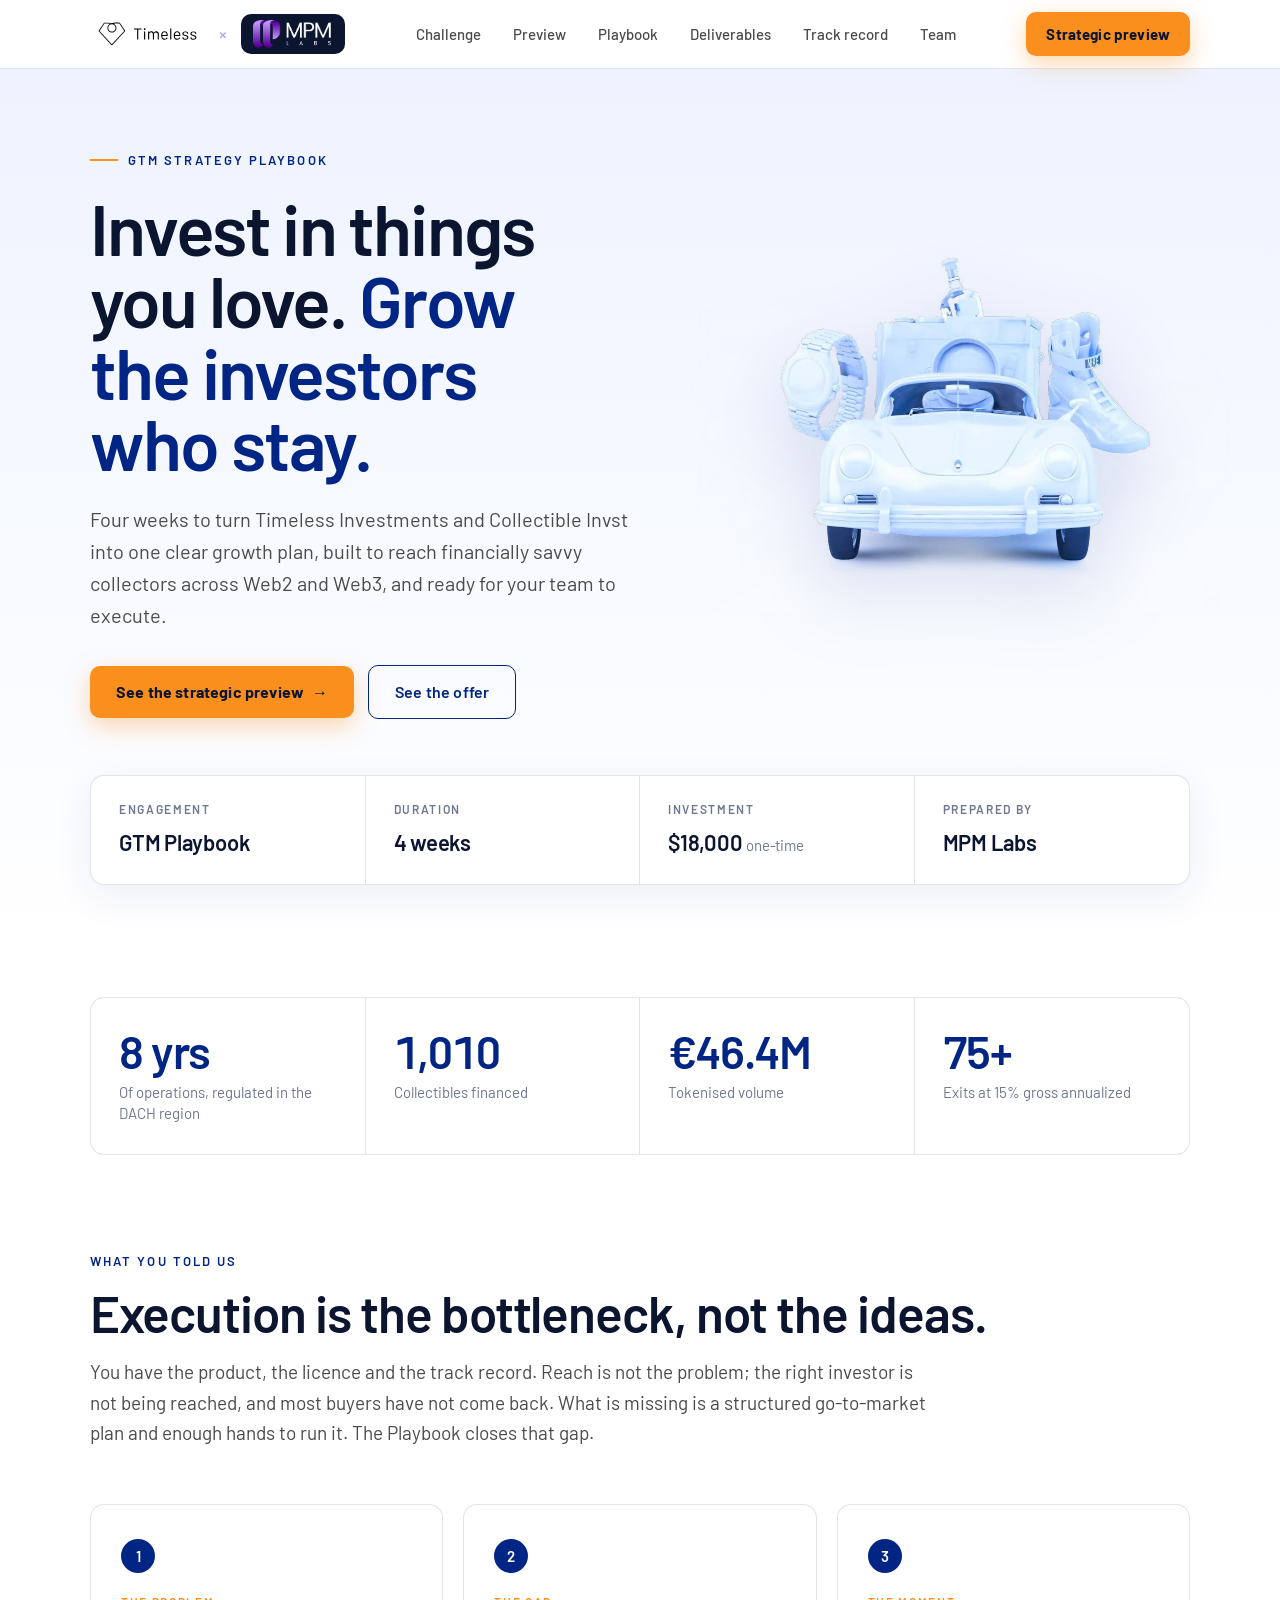
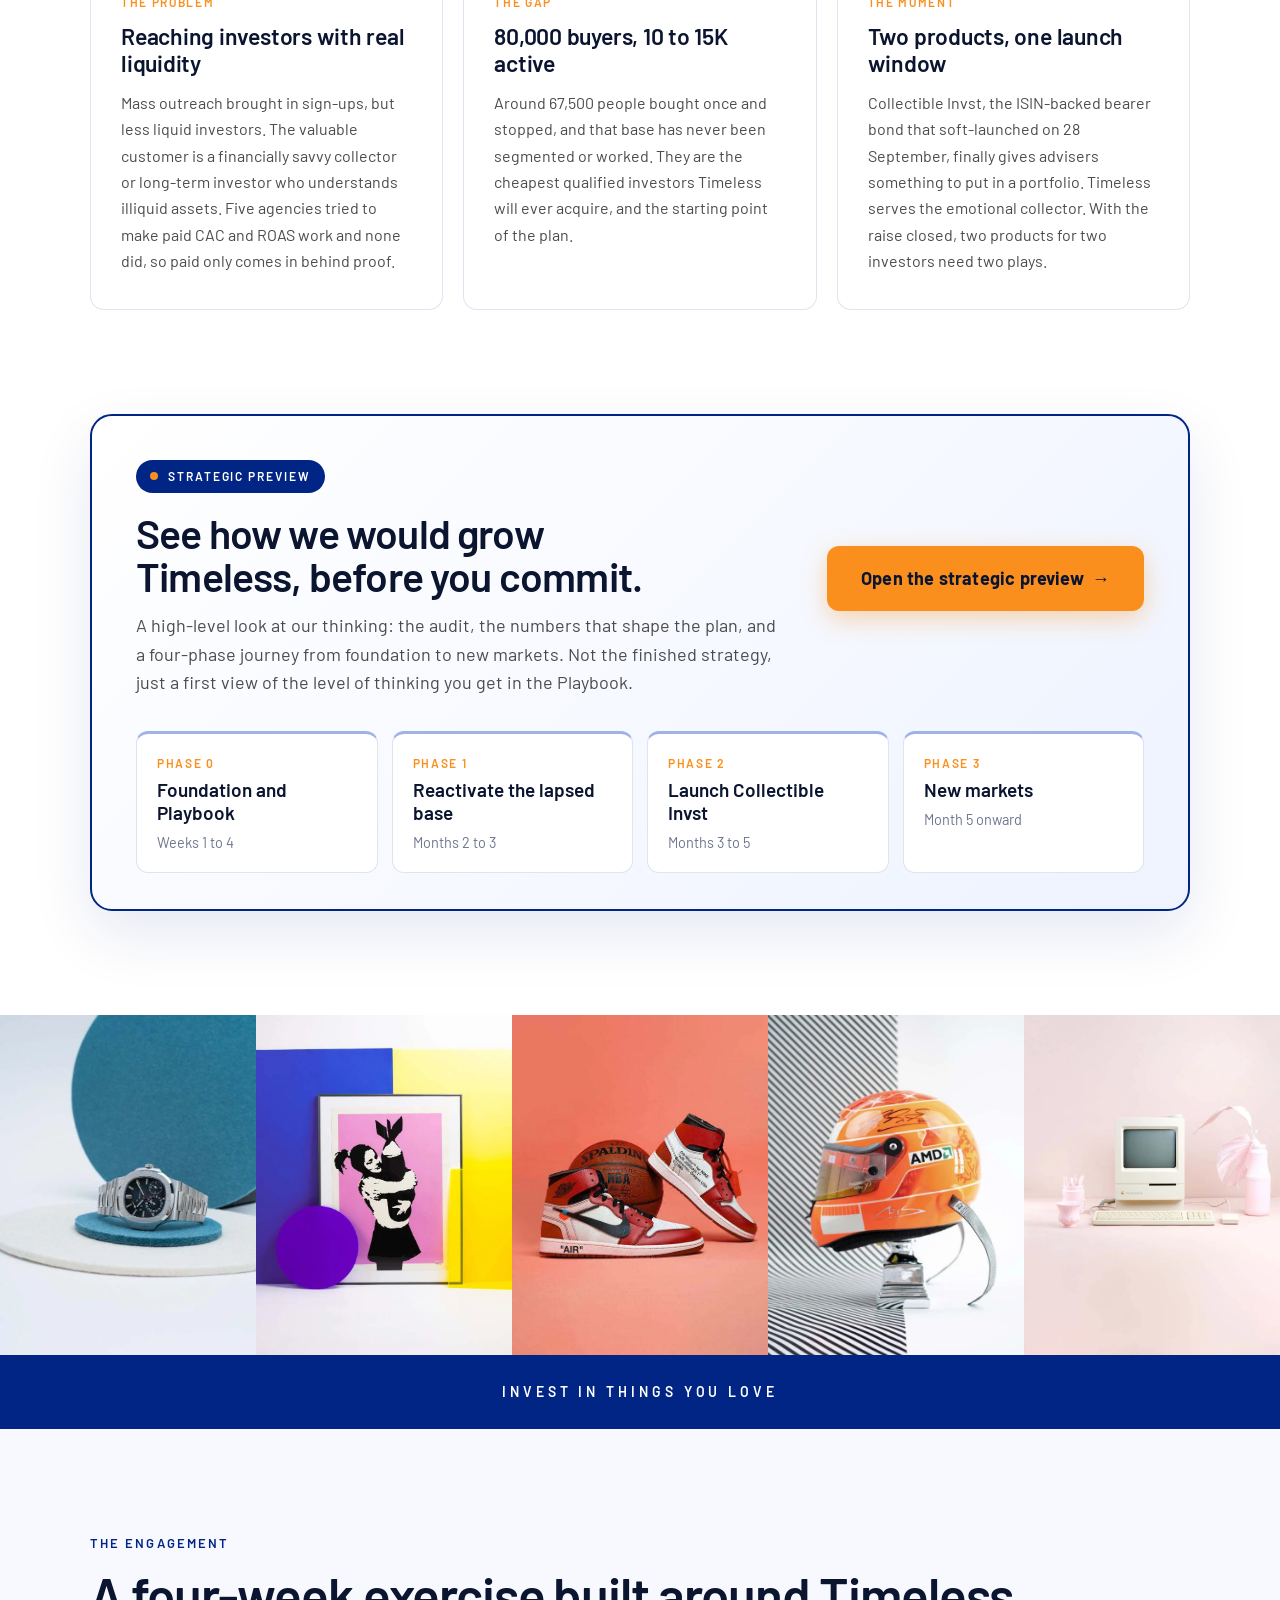
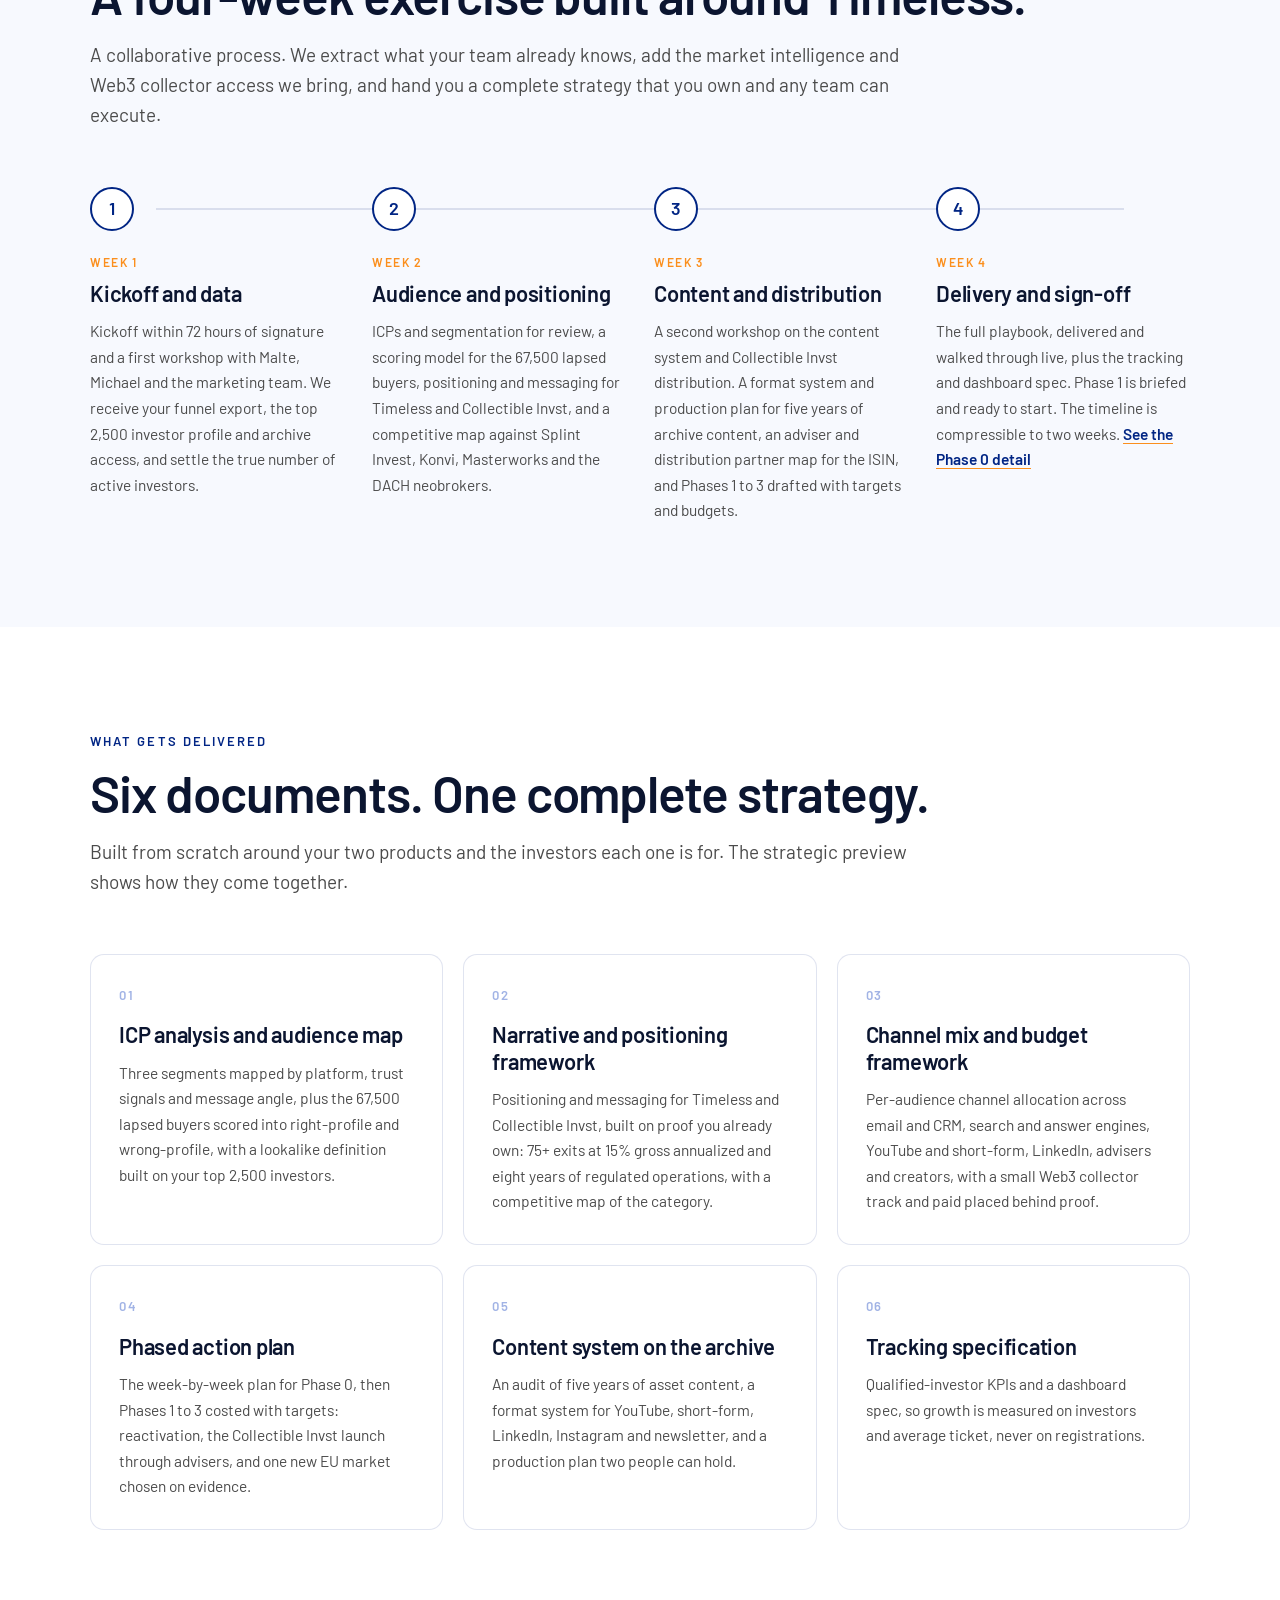
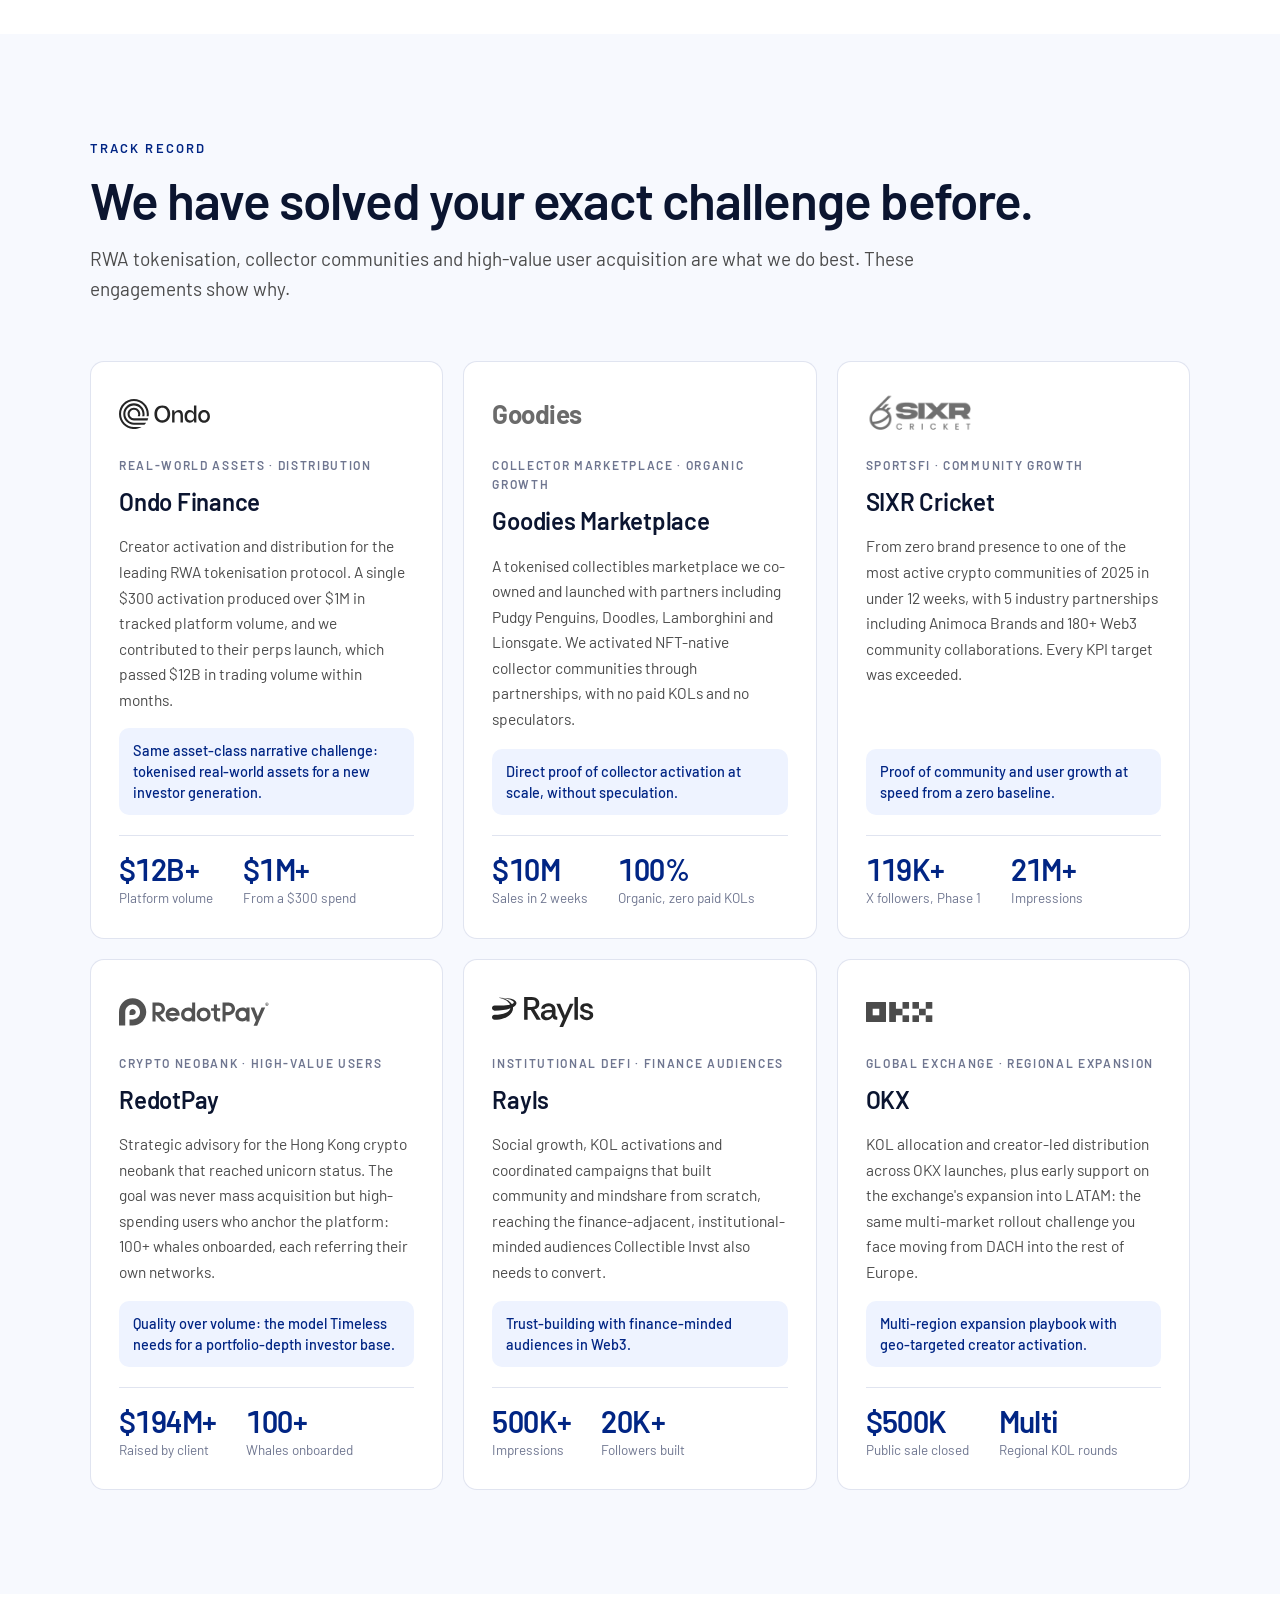
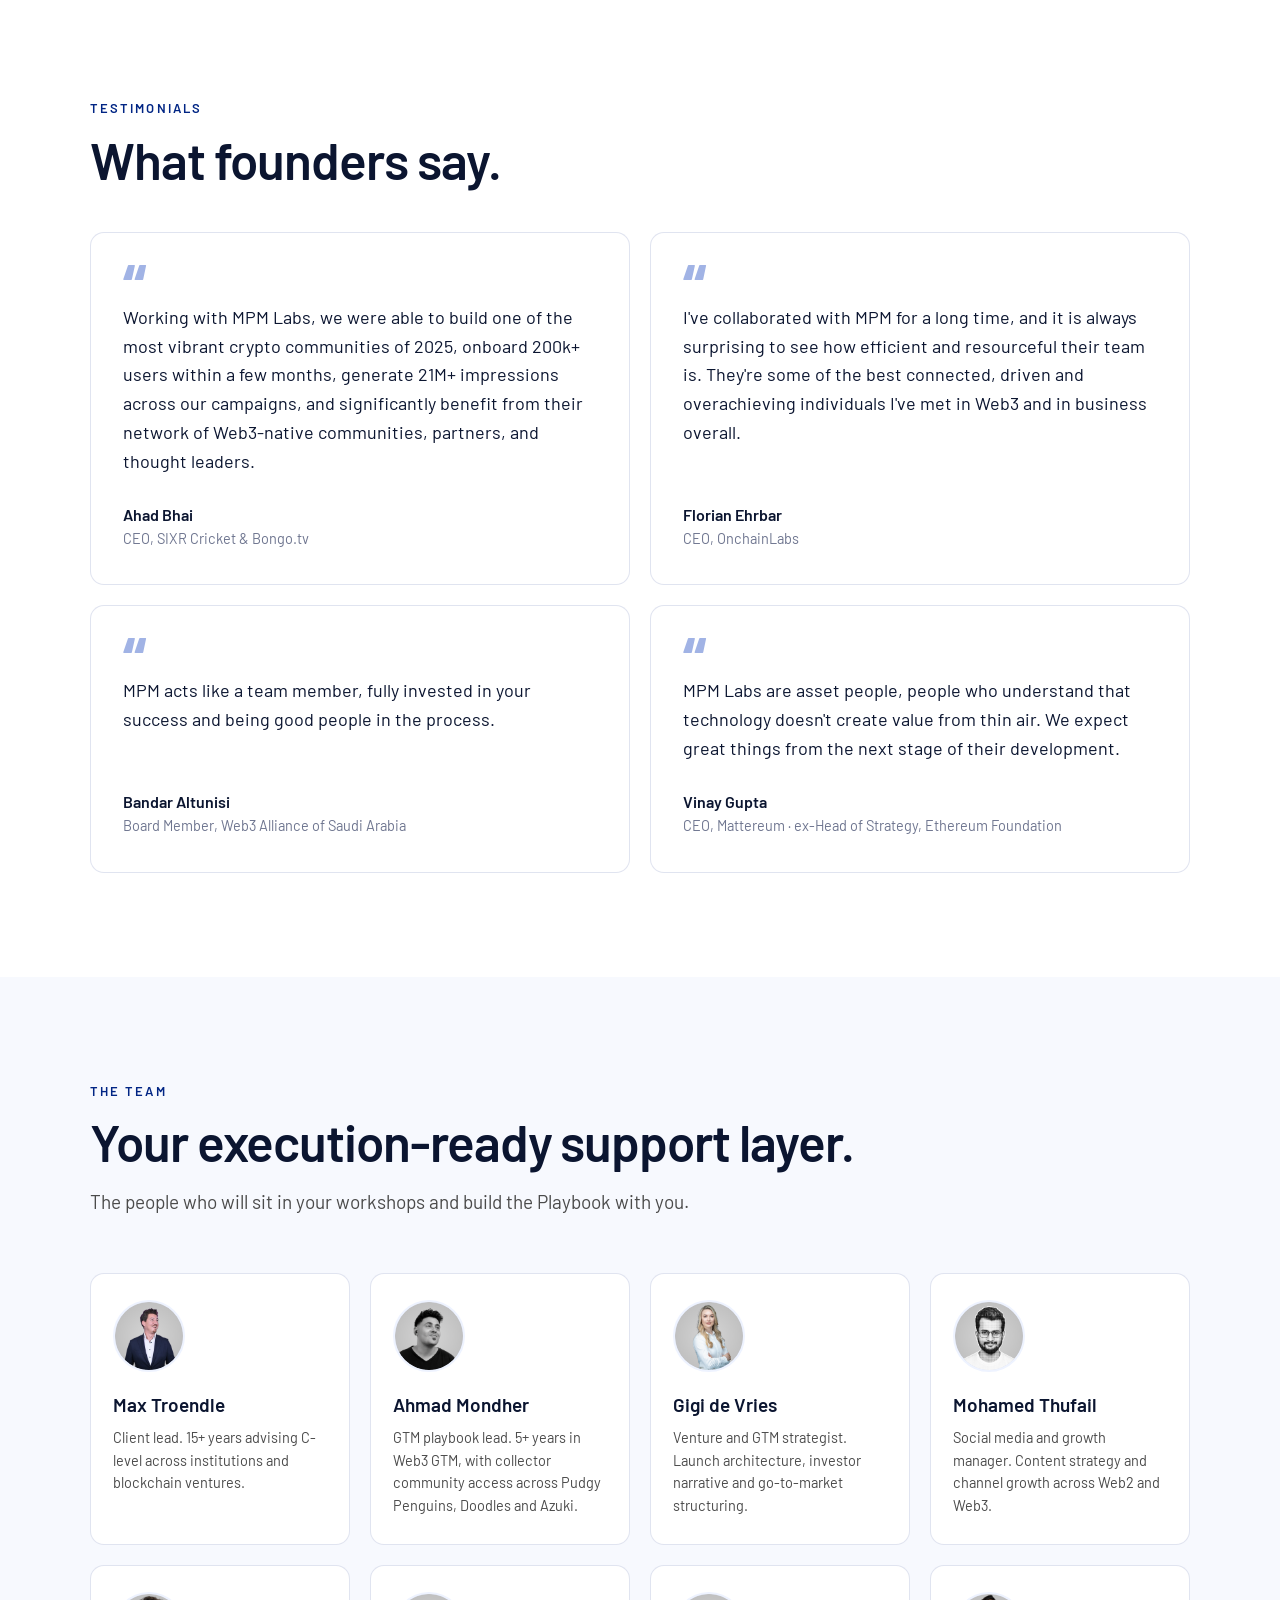
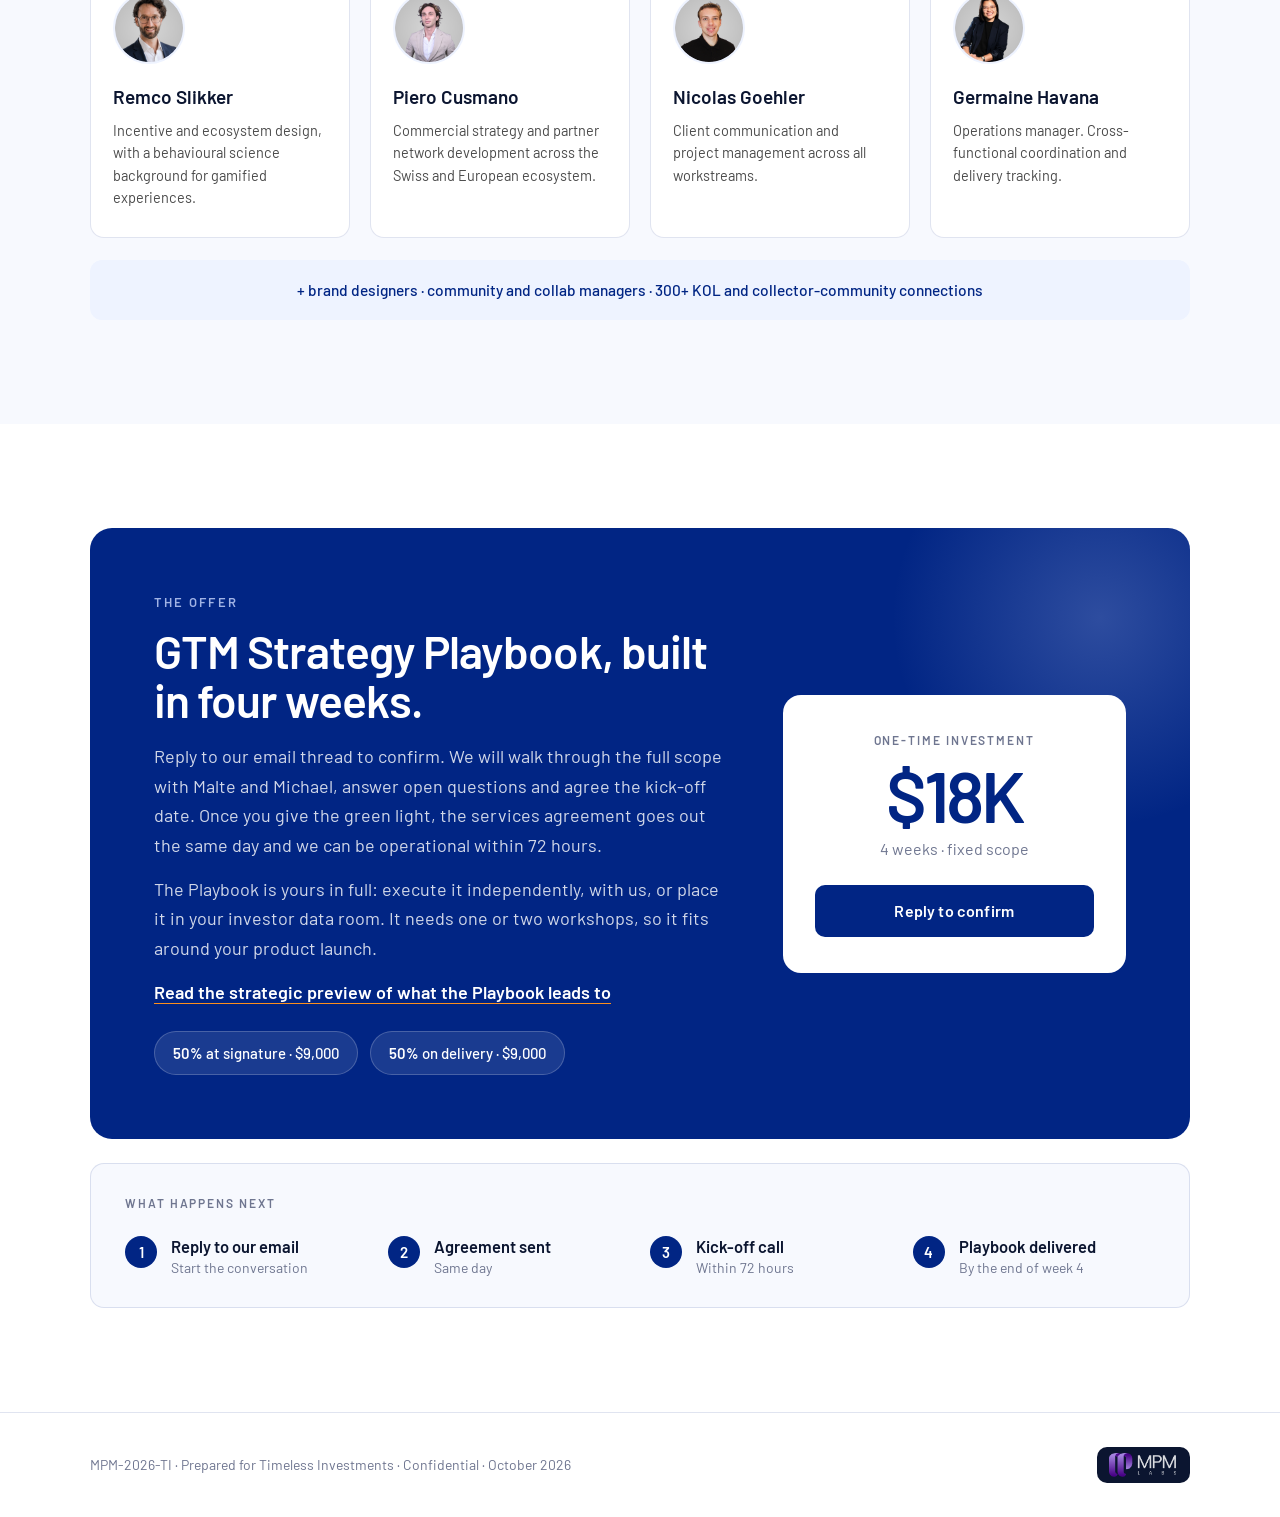
==== commit 6c60a979: "Collapsible strategic preview, MPM Labs logo in nav, and polish Co-Authored-By: Claude Sonnet 5.5 <n" ====
--- a/index.html
+++ b/index.html
@@ -18,7 +18,7 @@
     <a class="brand" href="#top" aria-label="Timeless Investments">
       <img class="brand-logo" src="media/timeless-logo.svg" alt="Timeless">
       <span class="brand-x">×</span>
-      <span class="brand-mpm">MPM <em>Labs</em></span>
+      <span class="brand-chip"><img src="media/mpm-labs-logo.png" alt="MPM Labs" height="28"></span>
     </a>
     <div class="nav-links">
       <a href="#challenge">Challenge</a>
@@ -330,7 +330,7 @@
 <footer>
   <div class="wrap foot">
     <div>MPM-2026-TI · Prepared for Timeless Investments · Confidential · October 2026</div>
-    <div class="brand-mpm">MPM <em>Labs</em></div>
+    <div class="brand-chip"><img src="media/mpm-labs-logo.png" alt="MPM Labs"></div>
   </div>
 </footer>
 
--- a/styles.css
+++ b/styles.css
@@ -371,3 +371,79 @@
   .cta-band .acts{width:100%}
 }
 @media (max-width:980px){.cost-row>div{padding:6px 20px}.cost-row>div:first-child{padding-top:16px}.cost-row>div:last-child{padding-bottom:16px}}
+
+/* ===== MPM logo chip ===== */
+.brand-chip{display:flex;align-items:center;background:#0b1530;border-radius:10px;padding:6px 12px}
+.brand-chip img{height:28px;width:auto}
+footer .brand-chip img{height:24px}
+
+/* ===== Collapsible panels ===== */
+.panel-bar{display:flex;justify-content:space-between;align-items:center;gap:16px;flex-wrap:wrap;margin:0 0 22px}
+.panel-hint{font-size:16px;color:var(--muted)}
+.toggle-all{display:inline-flex;align-items:center;gap:8px;background:#fff;border:1.5px solid var(--navy);color:var(--navy);font:600 15px var(--font);padding:9px 18px;border-radius:100px;cursor:pointer;transition:background .15s,color .15s}
+.toggle-all:hover{background:var(--navy);color:#fff}
+.chips{display:flex;gap:10px;flex-wrap:wrap;margin-top:28px}
+.chip{display:inline-flex;gap:8px;align-items:center;background:#fff;border:1px solid var(--line);border-radius:100px;padding:8px 16px;font-size:15px;font-weight:500;color:var(--navy);transition:border-color .2s,transform .2s,box-shadow .2s}
+.chip:hover{border-color:var(--orange);transform:translateY(-2px);box-shadow:0 8px 20px rgba(1,37,132,.1)}
+.chip b{color:var(--orange);font-weight:600;font-size:12px;letter-spacing:.12em;text-transform:uppercase}
+.acc{background:#fff;border:1px solid var(--line);border-radius:18px;margin-bottom:14px;scroll-margin-top:86px;transition:border-color .25s,box-shadow .25s}
+.acc:hover{border-color:var(--peri)}
+.acc.open{border-color:var(--navy);box-shadow:0 22px 56px rgba(1,37,132,.1)}
+.acc-head{width:100%;display:flex;align-items:center;gap:20px;background:none;border:0;cursor:pointer;text-align:left;padding:24px 28px;font-family:var(--font);color:inherit}
+.acc-no{flex:0 0 auto;width:44px;height:44px;border-radius:12px;background:var(--pale);color:var(--navy);font-weight:600;font-size:16px;display:flex;align-items:center;justify-content:center;transition:background .3s,color .3s}
+.acc.open .acc-no{background:var(--navy);color:#fff}
+.acc-t{flex:1;min-width:0}
+.acc-kicker{font-size:12px;font-weight:600;letter-spacing:.14em;text-transform:uppercase;color:var(--orange);margin-bottom:2px}
+.acc-title{font-size:clamp(21px,2.2vw,28px);font-weight:600;color:var(--ink);letter-spacing:-.015em;line-height:1.15}
+.acc-sum{font-size:15.5px;color:var(--muted);margin-top:3px}
+.acc-ico{flex:0 0 auto;width:38px;height:38px;border-radius:50%;border:1.5px solid var(--line);position:relative;transition:transform .4s cubic-bezier(.2,.8,.2,1),background .3s,border-color .3s}
+.acc-ico::before,.acc-ico::after{content:'';position:absolute;left:50%;top:50%;width:14px;height:2px;background:var(--navy);border-radius:2px;transform:translate(-50%,-50%);transition:transform .4s cubic-bezier(.2,.8,.2,1),background .3s}
+.acc-ico::after{transform:translate(-50%,-50%) rotate(90deg)}
+.acc:hover .acc-ico{border-color:var(--navy)}
+.acc.open .acc-ico{background:var(--navy);border-color:var(--navy);transform:rotate(180deg)}
+.acc.open .acc-ico::before,.acc.open .acc-ico::after{background:#fff}
+.acc.open .acc-ico::after{transform:translate(-50%,-50%) rotate(0deg)}
+.acc-body{display:grid;grid-template-rows:0fr;visibility:hidden;transition:grid-template-rows .5s cubic-bezier(.2,.8,.2,1),visibility 0s .5s}
+.acc.open>.acc-body{grid-template-rows:1fr;visibility:visible;transition:grid-template-rows .5s cubic-bezier(.2,.8,.2,1),visibility 0s}
+.acc-clip{overflow:hidden;min-height:0}
+.acc-pad{padding:6px 28px 32px;opacity:0;transform:translateY(10px);transition:opacity .35s .1s,transform .45s .1s cubic-bezier(.2,.8,.2,1)}
+.acc.open .acc-pad{opacity:1;transform:none}
+.acc-pad .divider{height:28px}
+.acc-pad .lead{margin-bottom:22px}
+.tabs{position:relative;display:flex;gap:4px;border-bottom:1px solid var(--line);margin:4px 0 26px;overflow-x:auto;scrollbar-width:none}
+.tabs::-webkit-scrollbar{display:none}
+.tab{background:none;border:0;cursor:pointer;font:600 16px var(--font);color:var(--muted);padding:12px 18px;white-space:nowrap;transition:color .2s}
+.tab:hover{color:var(--navy)}
+.tab[aria-selected="true"]{color:var(--navy)}
+.tab-ind{position:absolute;bottom:-1px;height:3px;background:var(--orange);border-radius:3px;transition:left .35s cubic-bezier(.2,.8,.2,1),width .35s cubic-bezier(.2,.8,.2,1)}
+.pane{animation:paneIn .45s cubic-bezier(.2,.8,.2,1)}
+.pane[hidden]{display:none}
+@keyframes paneIn{from{opacity:0;transform:translateY(8px)}to{opacity:1;transform:none}}
+@keyframes rise{from{opacity:0;transform:translateY(14px)}to{opacity:1;transform:none}}
+.acc.open .stagger>*{animation:rise .55s both cubic-bezier(.2,.8,.2,1)}
+.acc.open .stagger>*:nth-child(2){animation-delay:.07s}
+.acc.open .stagger>*:nth-child(3){animation-delay:.14s}
+.acc.open .stagger>*:nth-child(4){animation-delay:.21s}
+.qi{border-top:1px solid var(--line)}
+.qi:first-child{border-top:0}
+.qi-q{width:100%;display:flex;justify-content:space-between;align-items:center;gap:16px;background:none;border:0;cursor:pointer;text-align:left;padding:16px 22px;font:italic 500 17px var(--font);color:var(--ink);transition:background .2s}
+.qi-q:hover{background:var(--paper)}
+.qi-q::after{content:'+';font:400 24px/1 var(--font);color:var(--navy);transition:transform .35s}
+.qi.open .qi-q::after{transform:rotate(45deg)}
+.qi-a{display:grid;grid-template-rows:0fr;transition:grid-template-rows .4s cubic-bezier(.2,.8,.2,1)}
+.qi.open .qi-a{grid-template-rows:1fr}
+.qi-a>div{overflow:hidden;min-height:0}
+.qi-a p{padding:0 22px 18px;font-size:16px}
+.qa-box{border:1px solid var(--line);border-radius:var(--r);background:#fff;overflow:hidden}
+.mini-grid{display:grid;grid-template-columns:repeat(2,1fr);gap:20px}
+@media (max-width:980px){
+  .acc-head{padding:18px 16px;gap:14px}.acc-pad{padding:4px 16px 24px}
+  .acc-no{width:38px;height:38px;font-size:14px}.acc-sum{display:none}
+  .mini-grid{grid-template-columns:1fr}
+}
+@media (prefers-reduced-motion:reduce){
+  *,*::before,*::after{animation:none!important;transition:none!important}
+}
+
+.nav-back{white-space:nowrap}
+@media (max-width:560px){.hide-s{display:none}.cap{text-transform:capitalize}.nav-back{padding:9px 16px}.nav-inner{gap:12px}.brand{gap:10px}.brand-logo{height:28px}.brand-chip img{height:24px}}
